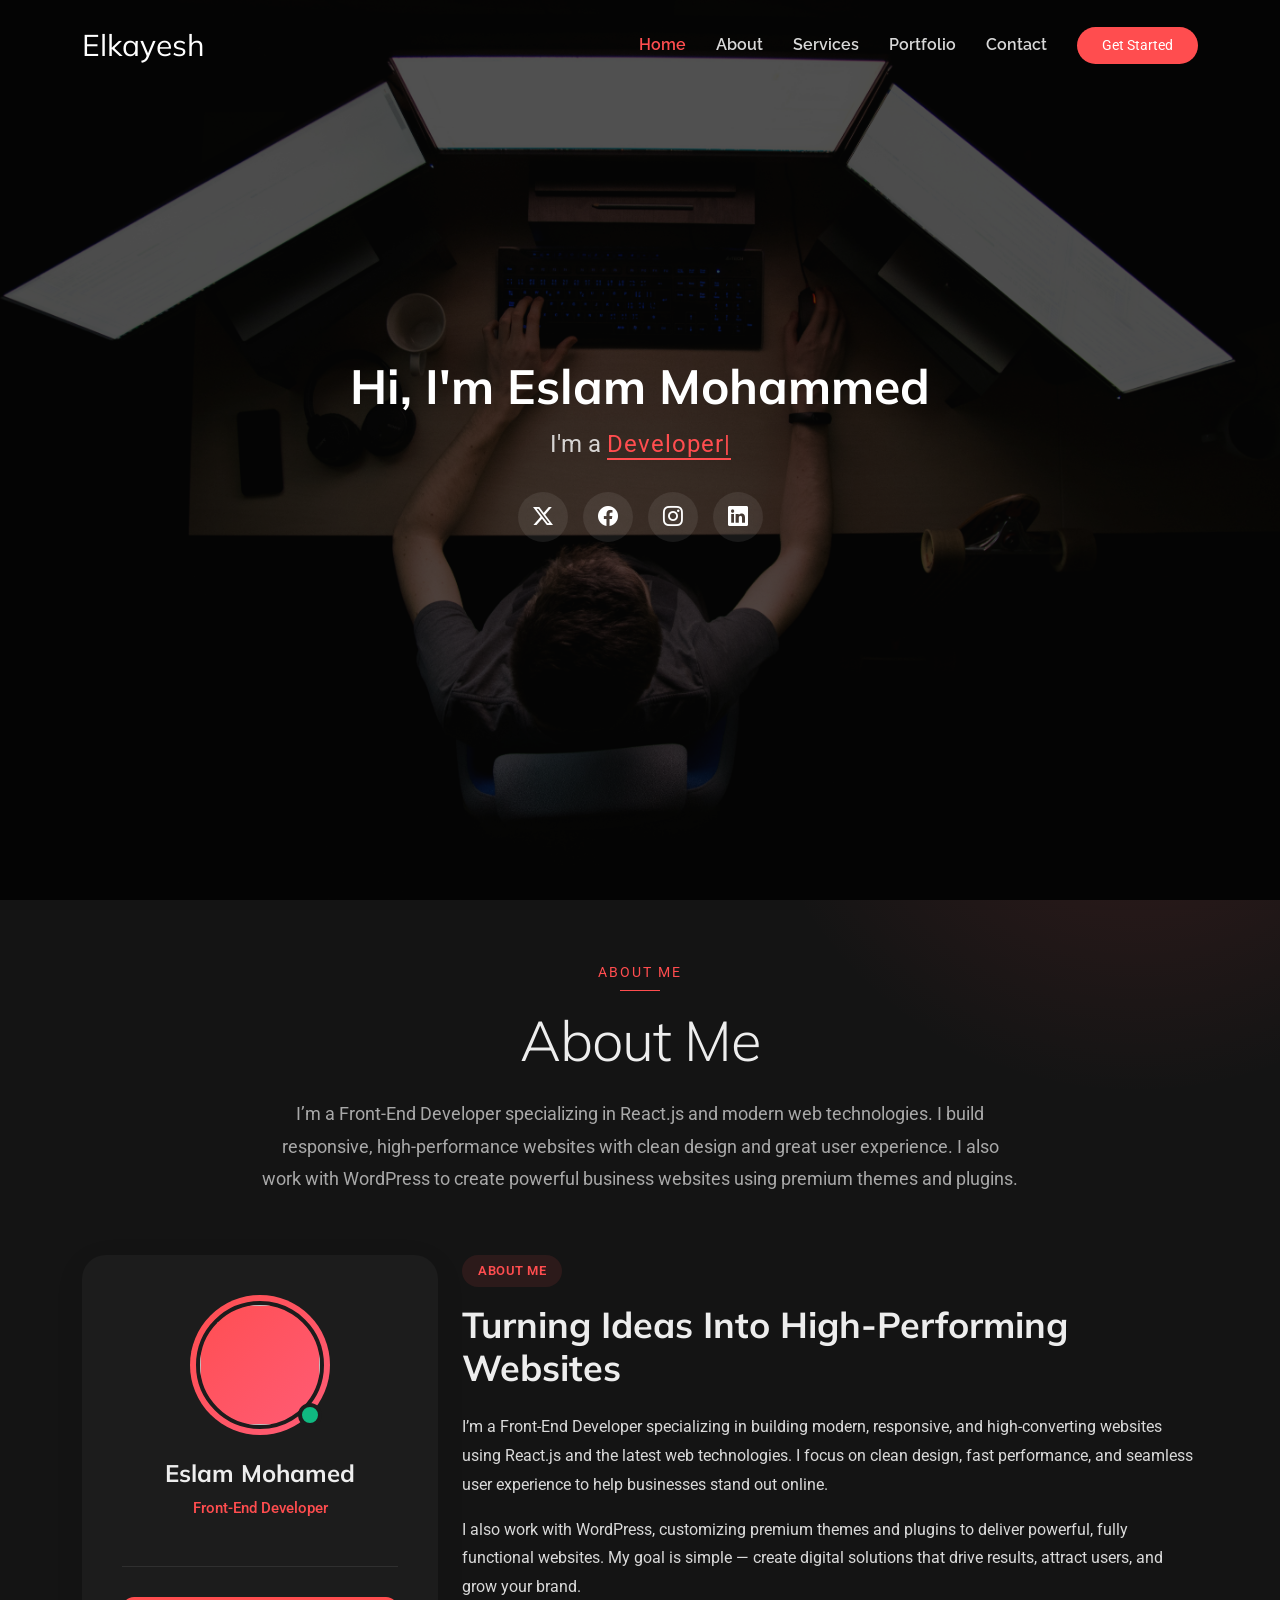
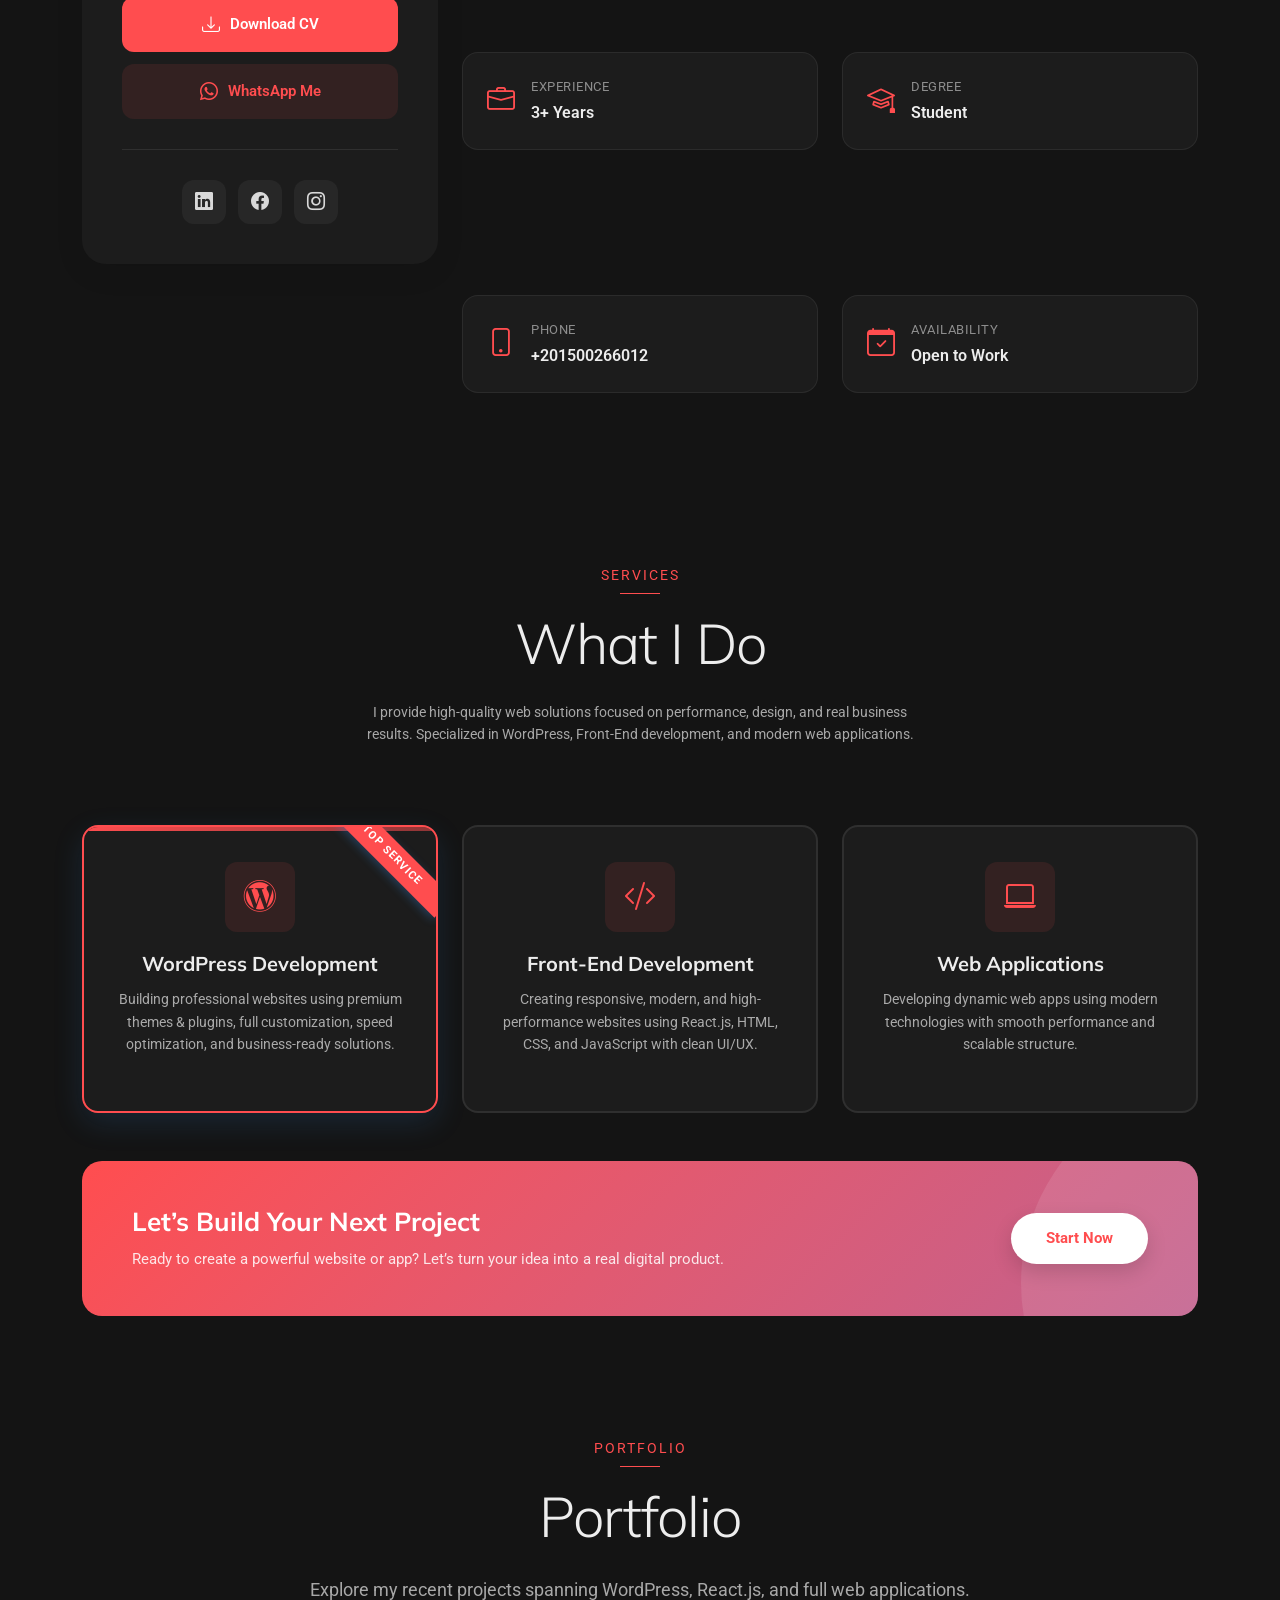
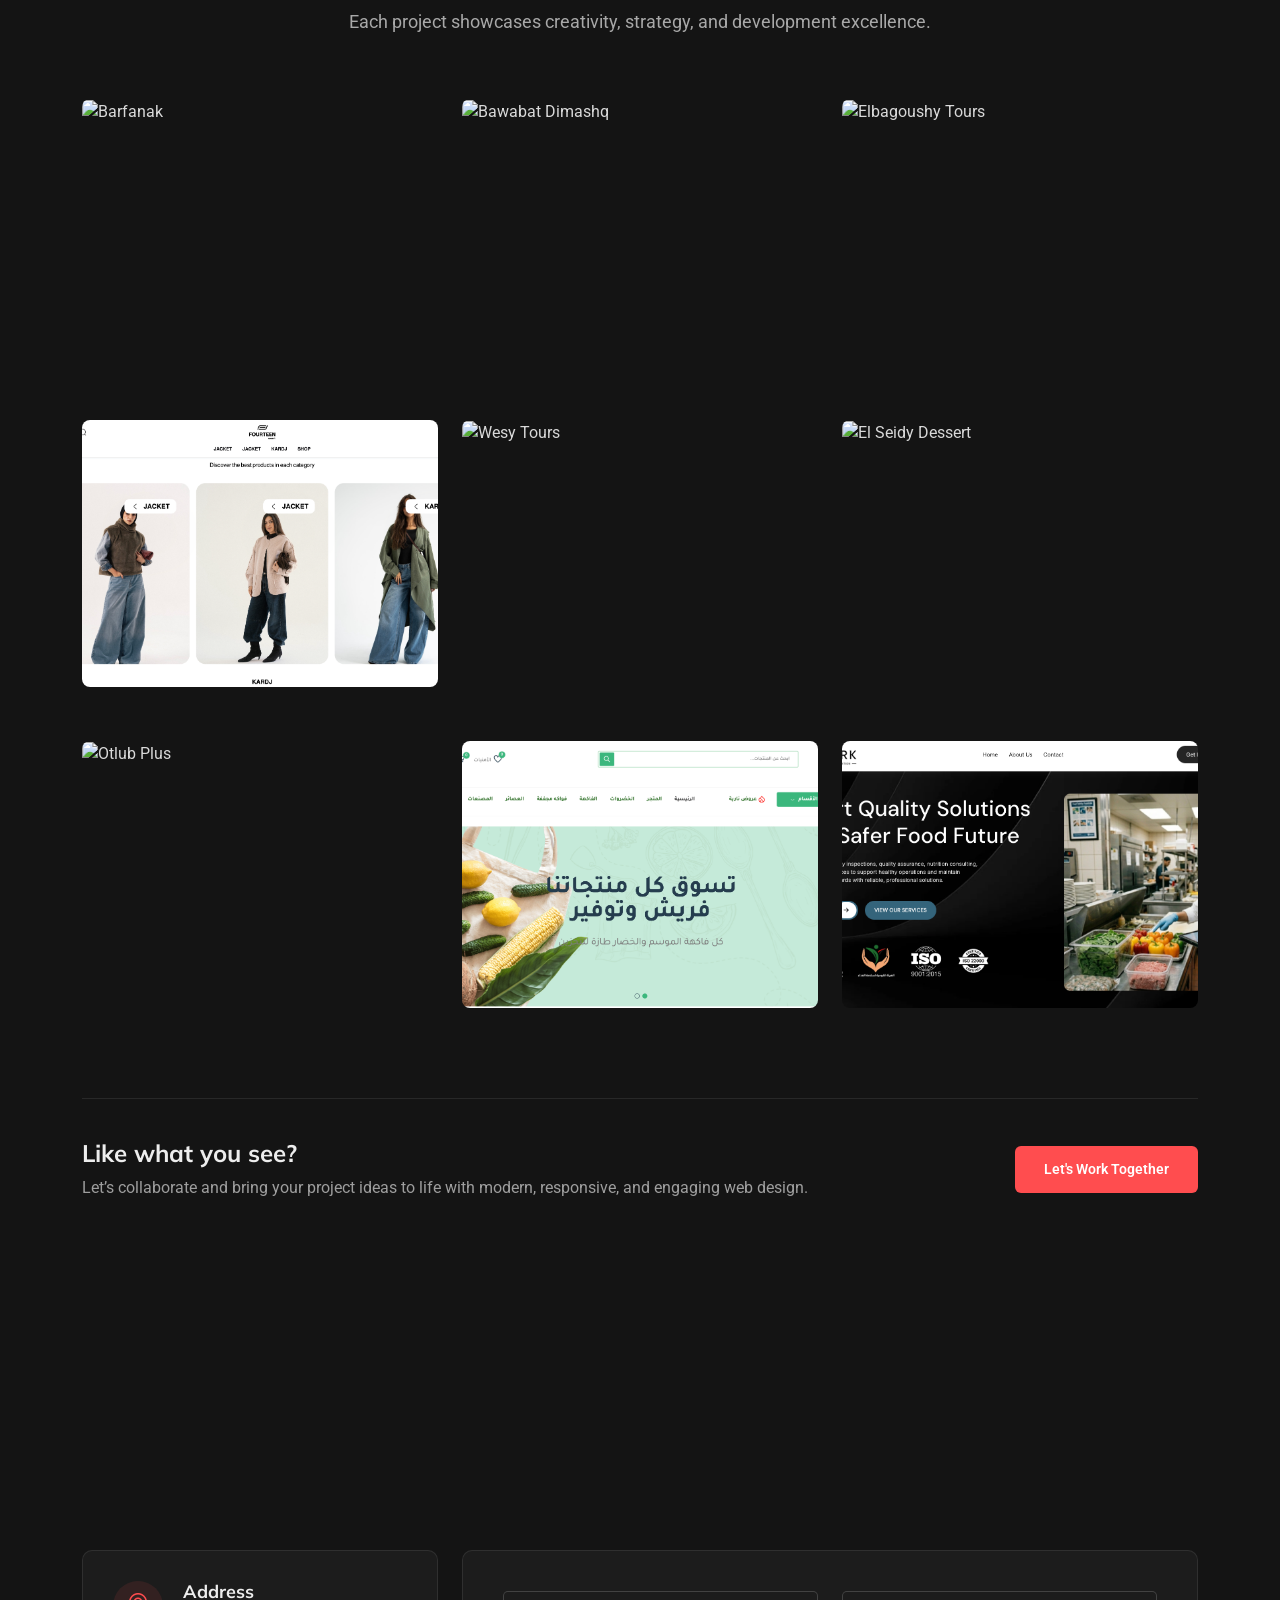
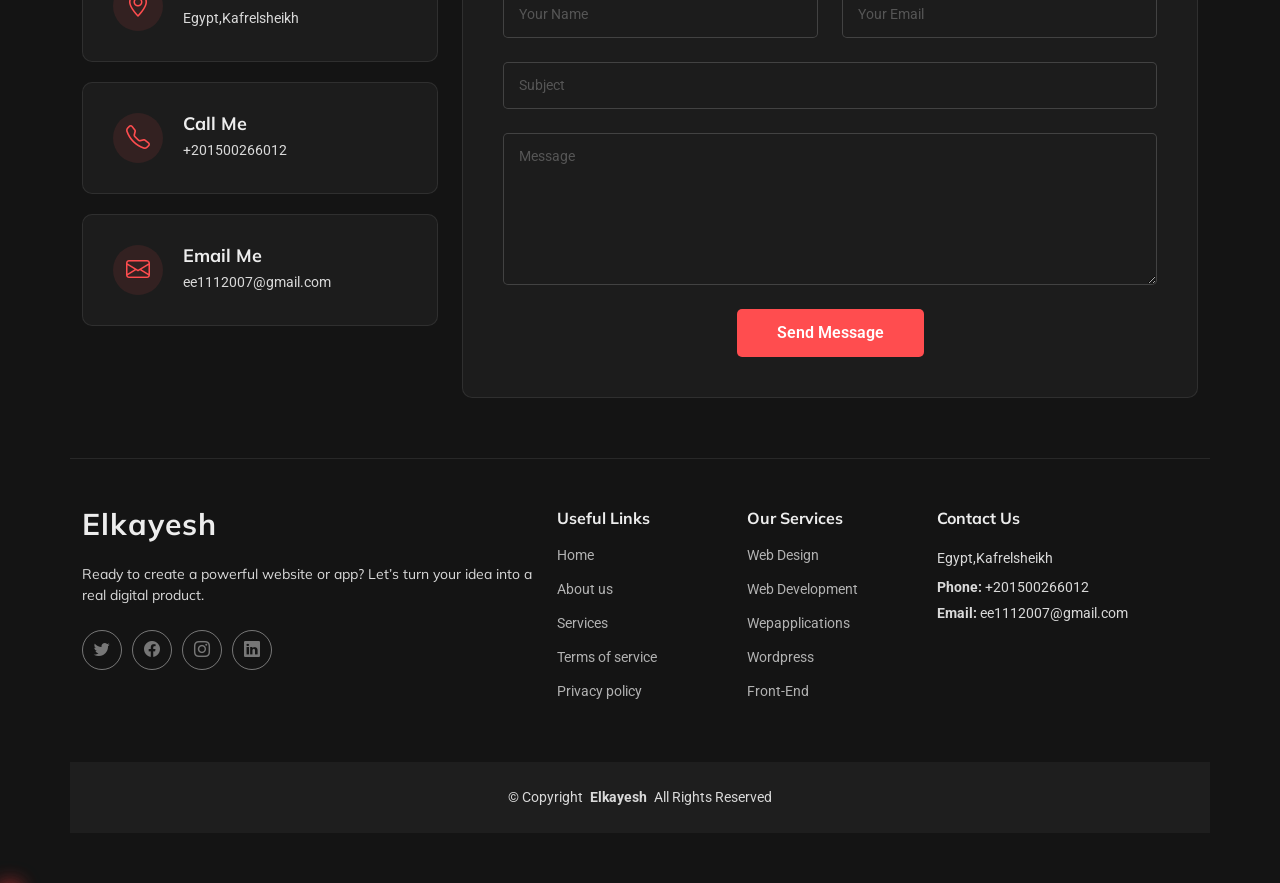
==== index.html @ e13c7cb5 "Initial commit" ====
<!DOCTYPE html>
<html lang="en">

<head>
  <meta charset="utf-8">
  <meta content="width=device-width, initial-scale=1.0" name="viewport">
  <title>Index - Craftivo Bootstrap Template</title>
  <meta name="description" content="">
  <meta name="keywords" content="">

  <!-- Favicons -->
  <link href="assets/img/favicon.png" rel="icon">
  <link href="assets/img/apple-touch-icon.png" rel="apple-touch-icon">

  <!-- Fonts -->
  <link href="https://fonts.googleapis.com" rel="preconnect">
  <link href="https://fonts.gstatic.com" rel="preconnect" crossorigin>
  <link href="https://fonts.googleapis.com/css2?family=Roboto:ital,wght@0,100;0,300;0,400;0,500;0,700;0,900;1,100;1,300;1,400;1,500;1,700;1,900&family=Raleway:ital,wght@0,100;0,200;0,300;0,400;0,500;0,600;0,700;0,800;0,900;1,100;1,200;1,300;1,400;1,500;1,600;1,700;1,800;1,900&family=Mulish:ital,wght@0,200;0,300;0,400;0,500;0,600;0,700;0,800;0,900;1,200;1,300;1,400;1,500;1,600;1,700;1,800;1,900&display=swap" rel="stylesheet">

  <!-- Vendor CSS Files -->
  <link href="assets/vendor/bootstrap/css/bootstrap.min.css" rel="stylesheet">
  <link href="assets/vendor/bootstrap-icons/bootstrap-icons.css" rel="stylesheet">
  <link href="assets/vendor/aos/aos.css" rel="stylesheet">
  <link href="assets/vendor/glightbox/css/glightbox.min.css" rel="stylesheet">
  <link href="assets/vendor/swiper/swiper-bundle.min.css" rel="stylesheet">

  <!-- Main CSS File -->
  <link href="assets/css/main.css" rel="stylesheet">

  <!-- =======================================================
  * Template Name: Craftivo
  * Template URL: https://bootstrapmade.com/craftivo-bootstrap-portfolio-template/
  * Updated: Oct 04 2025 with Bootstrap v5.3.8
  * Author: BootstrapMade.com
  * License: https://bootstrapmade.com/license/
  ======================================================== -->
</head>

<body class="index-page">

  <header id="header" class="header d-flex align-items-center fixed-top">
    <div class="container-fluid container-xl position-relative d-flex align-items-center">

      <a href="index.html" class="logo d-flex align-items-center me-auto">
        <!-- Uncomment the line below if you also wish to use an image logo -->
        <!-- <img src="assets/img/logo.webp" alt=""> -->
        <h1 class="sitename">Elkayesh</h1>
      </a>

      <nav id="navmenu" class="navmenu">
        <ul>
          <li><a href="#hero" class="active">Home</a></li>
          <li><a href="#about">About</a></li>
          <li><a href="#services">Services</a></li>
          <li><a href="#portfolio">Portfolio</a></li>

          <li><a href="#contact">Contact</a></li>
        </ul>
        <i class="mobile-nav-toggle d-xl-none bi bi-list"></i>
      </nav>

      <a class="btn-getstarted" href="#about">Get Started</a>

    </div>
  </header>

  <main class="main">

    <!-- Hero Section -->
<section id="hero" class="hero section dark-background parallax">

  <img src="assets/img/profile/max-duzij-qAjJk-un3BI-unsplash.jpg" alt="" class="parallax-bg" data-aos="fade-down" data-aos-delay="200">


      <div class="container" data-aos="fade-up" data-aos-delay="100">
        <div class="row justify-content-center">
          <div class="col-lg-8 text-center">
            <h2>Hi, I'm Eslam Mohammed</h2>
            <p>I'm a <span class="typed" data-typed-items="Developer, Freelancer,Wordpress,Front-end"></span><span class="typed-cursor" aria-hidden="true"></span></p>
            <div class="social-links">
              <a href="#"><i class="bi bi-twitter-x"></i></a>
              <a href="#"><i class="bi bi-facebook"></i></a>
              <a href="#"><i class="bi bi-instagram"></i></a>
              <a href="#"><i class="bi bi-linkedin"></i></a>
            </div>
          </div>
        </div>
      </div>

    </section><!-- /Hero Section -->

    <!-- About Section -->
    <section id="about" class="about section">

      <!-- Section Title -->
      <div class="container section-title" data-aos="fade-up">
        <span class="subtitle">About Me</span>
        <h2>About Me</h2>
        <p>I’m a Front-End Developer specializing in React.js and modern web technologies. 
          I build responsive, high-performance websites with clean design and great user experience. 
          I also work with WordPress to create powerful business websites using premium themes and plugins.</p>
      </div><!-- End Section Title -->

      <div class="container" data-aos="fade-up" data-aos-delay="100">

        <div class="row gy-5">
          <div class="col-lg-4" data-aos="zoom-in" data-aos-delay="150">
            <div class="profile-card">
              <div class="profile-header">
                <div class="profile-avatar">
                  <img src="assets/img/profile/IMG_5030.heic" class="img-fluid" alt="">
                  <div class="status-indicator"></div>
                </div>
                <h3>Eslam Mohamed</h3>
                <span class="role">Front-End Developer</span>

              </div>

   

              <div class="profile-actions">
                <a href="assets/CV Eslam Mohamed2026.pdf" class="btn-primary"><i class="bi bi-download"></i> Download CV</a>
<a href="https://wa.me/201500266012" target="_blank" class="btn-secondary">
  <i class="bi bi-whatsapp"></i> WhatsApp Me
</a>              </div>

              <div class="social-connect">
                <a href="www.linkedin.com/in/eslam-elkayesh-6a0564281"><i class="bi bi-linkedin"></i></a>
                <a href="#"><i class="bi bi-facebook"></i></a>
                <a href="#"><i class="bi bi-instagram"></i></a>
              </div>
            </div>
          </div>

          <div class="col-lg-8" data-aos="fade-left" data-aos-delay="200">
            <div class="content-wrapper">
            <div class="bio-section">
  <div class="section-tag">About Me</div>
  <h2>Turning Ideas Into High-Performing Websites</h2>
  
  <p>
    I’m a Front-End Developer specializing in building modern, responsive, and high-converting websites using React.js and the latest web technologies. I focus on clean design, fast performance, and seamless user experience to help businesses stand out online.
  </p>
  
  <p>
    I also work with WordPress, customizing premium themes and plugins to deliver powerful, fully functional websites. My goal is simple — create digital solutions that drive results, attract users, and grow your brand.
  </p>
</div>

              <div class="details-grid">
                <div class="detail-item" data-aos="fade-up" data-aos-delay="250">
                  <i class="bi bi-briefcase"></i>
                  <div class="detail-content">
                    <span>Experience</span>
                    <strong>3+ Years</strong>
                  </div>
                </div>

                <div class="detail-item" data-aos="fade-up" data-aos-delay="300">
                  <i class="bi bi-mortarboard"></i>
                  <div class="detail-content">
                    <span>Degree</span>
                    <strong>Student </strong>
                  </div>
                </div>

                <div class="detail-item" data-aos="fade-up" data-aos-delay="350">
                  <i class="bi bi-geo-alt"></i>
                  <div class="detail-content">
                    <span>Based In</span>
                    <strong>Egypt</strong>
                  </div>
                </div>

                <div class="detail-item" data-aos="fade-up" data-aos-delay="100">
                  <i class="bi bi-envelope"></i>
                  <div class="detail-content">
                    <span>Email</span>
                    <strong>ee1112007@gmail.com</strong>
                  </div>
                </div>

                <div class="detail-item" data-aos="fade-up" data-aos-delay="150">
                  <i class="bi bi-phone"></i>
                  <div class="detail-content">
                    <span>Phone</span>
                    <strong>+201500266012</strong>
                  </div>
                </div>

                <div class="detail-item" data-aos="fade-up" data-aos-delay="200">
                  <i class="bi bi-calendar-check"></i>
                  <div class="detail-content">
                    <span>Availability</span>
                    <strong>Open to Work</strong>
                  </div>
                </div>
              </div>

            </div>
          </div>
        </div>

      </div>

    </section><!-- /About Section -->


    <!-- Services Section -->
   <!-- Services Section -->
<section id="services" class="services section">

  <!-- Section Title -->
  <div class="container section-title" data-aos="fade-up">
    <span class="subtitle">Services</span>
    <h2>What I Do</h2>
    <p>
      I provide high-quality web solutions focused on performance, design, and real business results. Specialized in WordPress, Front-End development, and modern web applications.
    </p>
  </div>

  <div class="container" data-aos="fade-up" data-aos-delay="100">

    <div class="row gy-4">

      <!-- WordPress -->
      <div class="col-lg-4 col-md-6" data-aos="zoom-in">
        <div class="service-item featured">
          <div class="featured-tag">Top Service</div>
          <div class="icon-wrapper">
            <i class="bi bi-wordpress"></i>
          </div>
          <h4>WordPress Development</h4>
          <p>
            Building professional websites using premium themes & plugins, full customization, speed optimization, and business-ready solutions.
          </p>
        </div>
      </div>

      <!-- Frontend / React -->
      <div class="col-lg-4 col-md-6" data-aos="zoom-in">
        <div class="service-item">
          <div class="icon-wrapper">
            <i class="bi bi-code-slash"></i>
          </div>
          <h4>Front-End Development</h4>
          <p>
            Creating responsive, modern, and high-performance websites using React.js, HTML, CSS, and JavaScript with clean UI/UX.
          </p>
        </div>
      </div>

      <!-- Web Apps -->
      <div class="col-lg-4 col-md-6" data-aos="zoom-in">
        <div class="service-item">
          <div class="icon-wrapper">
            <i class="bi bi-laptop"></i>
          </div>
          <h4>Web Applications</h4>
          <p>
            Developing dynamic web apps using modern technologies with smooth performance and scalable structure.
          </p>
        </div>
      </div>

    </div>

    <!-- CTA -->
    <div class="row mt-5">
      <div class="col-12">
        <div class="cta-box">
          <div class="row align-items-center">
            <div class="col-lg-8">
              <h3>Let’s Build Your Next Project</h3>
              <p>
                Ready to create a powerful website or app? Let’s turn your idea into a real digital product.
              </p>
            </div>
            <div class="col-lg-4 text-lg-end text-center">
              <a href="https://wa.me/201500266012" target="_blank" class="cta-btn">
                Start Now
              </a>
            </div>
          </div>
        </div>
      </div>
    </div>

  </div>

</section><!-- /Services Section -->

<!-- Portfolio Section -->
<section id="portfolio" class="portfolio section">
  <!-- Section Title -->
  <div class="container section-title" data-aos="fade-up">
    <span class="subtitle">Portfolio</span>
    <h2>Portfolio</h2>
    <p>Explore my recent projects spanning WordPress, React.js, and full web applications. Each project showcases creativity, strategy, and development excellence.</p>
  </div>

  <div class="container" data-aos="fade-up" data-aos-delay="100">
    <!-- Portfolio Items -->
    <div class="row gy-4" data-aos="fade-up" data-aos-delay="300">
      
      <div class="col-lg-4 col-md-6 portfolio-item">
        <div class="portfolio-card">
          <div class="portfolio-image-container">
            <img src="assets/img/portfolio/barfanak.png" alt="Barfanak" class="img-fluid" loading="lazy">
            <div class="portfolio-overlay">
              <div class="portfolio-info">
                <h4>Barfanak</h4>
              </div>
              <div class="portfolio-actions">
                <a href="https://barfanak.net" target="_blank" title="View Website" style="width: auto; padding: 0 20px; border-radius: 20px;">
                  <span style="font-size: 14px; font-weight: 600; margin-right: 5px;">View</span>
                  <i class="bi bi-box-arrow-up-right"></i>
                </a>
              </div>
            </div>
          </div>
        </div>
      </div>

      <div class="col-lg-4 col-md-6 portfolio-item">
        <div class="portfolio-card">
          <div class="portfolio-image-container">
            <img src="assets/img/portfolio/bawabadimshq.png" alt="Bawabat Dimashq" class="img-fluid" loading="lazy">
            <div class="portfolio-overlay">
              <div class="portfolio-info">
                <h4>Bawabat Dimashq</h4>
              </div>
              <div class="portfolio-actions">
                <a href="https://bawabatdimashq.com" target="_blank" title="View Website" style="width: auto; padding: 0 20px; border-radius: 20px;">
                  <span style="font-size: 14px; font-weight: 600; margin-right: 5px;">View</span>
                  <i class="bi bi-box-arrow-up-right"></i>
                </a>
              </div>
            </div>
          </div>
        </div>
      </div>

      <div class="col-lg-4 col-md-6 portfolio-item">
        <div class="portfolio-card">
          <div class="portfolio-image-container">
            <img src="assets/img/portfolio/bagoushy.png" alt="Elbagoushy Tours" class="img-fluid" loading="lazy">
            <div class="portfolio-overlay">
              <div class="portfolio-info">
                <h4>Elbagoushy Tours</h4>
              </div>
              <div class="portfolio-actions">
                <a href="https://elbagoushytours.co" target="_blank" title="View Website" style="width: auto; padding: 0 20px; border-radius: 20px;">
                  <span style="font-size: 14px; font-weight: 600; margin-right: 5px;">View</span>
                  <i class="bi bi-box-arrow-up-right"></i>
                </a>
              </div>
            </div>
          </div>
        </div>
      </div>

      <div class="col-lg-4 col-md-6 portfolio-item">
        <div class="portfolio-card">
          <div class="portfolio-image-container">
            <img src="assets/img/portfolio/fourteen.png" alt="Fourteen EG" class="img-fluid" loading="lazy">
            <div class="portfolio-overlay">
              <div class="portfolio-info">
                <h4>Fourteen EG</h4>
              </div>
              <div class="portfolio-actions">
                <a href="https://fourteeneg.com" target="_blank" title="View Website" style="width: auto; padding: 0 20px; border-radius: 20px;">
                  <span style="font-size: 14px; font-weight: 600; margin-right: 5px;">View</span>
                  <i class="bi bi-box-arrow-up-right"></i>
                </a>
              </div>
            </div>
          </div>
        </div>
      </div>

      <div class="col-lg-4 col-md-6 portfolio-item">
        <div class="portfolio-card">
          <div class="portfolio-image-container">
            <img src="assets/img/portfolio/wesytours.png" alt="Wesy Tours" class="img-fluid" loading="lazy">
            <div class="portfolio-overlay">
              <div class="portfolio-info">
                <h4>Wesy Tours</h4>
              </div>
              <div class="portfolio-actions">
                <a href="https://wesytours.com" target="_blank" title="View Website" style="width: auto; padding: 0 20px; border-radius: 20px;">
                  <span style="font-size: 14px; font-weight: 600; margin-right: 5px;">View</span>
                  <i class="bi bi-box-arrow-up-right"></i>
                </a>
              </div>
            </div>
          </div>
        </div>
      </div>

      <div class="col-lg-4 col-md-6 portfolio-item">
        <div class="portfolio-card">
          <div class="portfolio-image-container">
            <img src="assets/img/portfolio/elsaidy.png" alt="El Seidy Dessert" class="img-fluid" loading="lazy">
            <div class="portfolio-overlay">
              <div class="portfolio-info">
                <h4>El Seidy Dessert</h4>
              </div>
              <div class="portfolio-actions">
                <a href="https://elseidydessert.com" target="_blank" title="View Website" style="width: auto; padding: 0 20px; border-radius: 20px;">
                  <span style="font-size: 14px; font-weight: 600; margin-right: 5px;">View</span>
                  <i class="bi bi-box-arrow-up-right"></i>
                </a>
              </div>
            </div>
          </div>
        </div>
      </div>

      <div class="col-lg-4 col-md-6 portfolio-item">
        <div class="portfolio-card">
          <div class="portfolio-image-container">
            <img src="assets/img/portfolio/otlubplus.png" alt="Otlub Plus" class="img-fluid" loading="lazy">
            <div class="portfolio-overlay">
              <div class="portfolio-info">
                <h4>Otlub Plus</h4>
              </div>
              <div class="portfolio-actions">
                <a href="https://www.otlubplus.com" target="_blank" title="View Website" style="width: auto; padding: 0 20px; border-radius: 20px;">
                  <span style="font-size: 14px; font-weight: 600; margin-right: 5px;">View</span>
                  <i class="bi bi-box-arrow-up-right"></i>
                </a>
              </div>
            </div>
          </div>
        </div>
      </div>
<!-- 
      <div class="col-lg-4 col-md-6 portfolio-item">
        <div class="portfolio-card">
          <div class="portfolio-image-container">
            <img src="assets/img/portfolio/custombike.png" alt="Custom Bikes" class="img-fluid" loading="lazy">
            <div class="portfolio-overlay">
              <div class="portfolio-info">
                <h4>Custom Bikes</h4>
              </div>
              <div class="portfolio-actions">
                <a href="https://custombikes1.com" target="_blank" title="View Website" style="width: auto; padding: 0 20px; border-radius: 20px;">
                  <span style="font-size: 14px; font-weight: 600; margin-right: 5px;">View</span>
                  <i class="bi bi-box-arrow-up-right"></i>
                </a>
              </div>
            </div>
          </div>
        </div>
      </div> -->

      <div class="col-lg-4 col-md-6 portfolio-item">
        <div class="portfolio-card">
          <div class="portfolio-image-container">
            <img src="assets/img/portfolio/greenbasket.png" alt="Green Basket Store" class="img-fluid" loading="lazy">
            <div class="portfolio-overlay">
              <div class="portfolio-info">
                <h4>Green Basket Store</h4>
              </div>
              <div class="portfolio-actions">
                <a href="https://greenbasketstore.com" target="_blank" title="View Website" style="width: auto; padding: 0 20px; border-radius: 20px;">
                  <span style="font-size: 14px; font-weight: 600; margin-right: 5px;">View</span>
                  <i class="bi bi-box-arrow-up-right"></i>
                </a>
              </div>
            </div>
          </div>
        </div>
      </div>

      <div class="col-lg-4 col-md-6 portfolio-item">
        <div class="portfolio-card">
          <div class="portfolio-image-container">
            <img src="assets/img/portfolio/qmark.png" alt="Q-Mark" class="img-fluid" loading="lazy">
            <div class="portfolio-overlay">
              <div class="portfolio-info">
                <h4>Q-Mark</h4>
              </div>
              <div class="portfolio-actions">
                <a href="https://qmark-eg.com" target="_blank" title="View Website" style="width: auto; padding: 0 20px; border-radius: 20px;">
                  <span style="font-size: 14px; font-weight: 600; margin-right: 5px;">View</span>
                  <i class="bi bi-box-arrow-up-right"></i>
                </a>
              </div>
            </div>
          </div>
        </div>
      </div>

    </div>

   <!-- Portfolio CTA -->
<div class="portfolio-bottom" data-aos="fade-up" data-aos-delay="400">
  <div class="row align-items-center">
    <div class="col-lg-8">
      <h3>Like what you see?</h3>
      <p>Let’s collaborate and bring your project ideas to life with modern, responsive, and engaging web design.</p>
    </div>
    <div class="col-lg-4 text-lg-end">
      <a href="#contact" class="btn btn-accent">Let's Work Together</a>
    </div>
  </div>
</div>
</div>
</section>

<!-- Contact Section -->
<section id="contact" class="contact section">
  <div class="container section-title" data-aos="fade-up">
    <span class="subtitle">Contact</span>
    <h2>Contact</h2>
    <p>Reach out to discuss your projects or collaborations. I’m here to help bring your ideas to reality.</p>
  </div>

  <div class="container">
    <div class="row gy-4">
      <!-- Contact Info -->
      <div class="col-lg-4">
        <div class="info-item">
          <div class="icon-wrapper"><i class="bi bi-geo-alt"></i></div>
          <div><h3>Address</h3><p>Egypt,Kafrelsheikh</p></div>
        </div>
        <div class="info-item">
          <div class="icon-wrapper"><i class="bi bi-telephone"></i></div>
          <div><h3>Call Me</h3><p>+201500266012</p></div>
        </div>
        <div class="info-item">
          <div class="icon-wrapper"><i class="bi bi-envelope"></i></div>
          <div><h3>Email Me</h3><p>ee1112007@gmail.com</p></div>
        </div>
      </div>

      <!-- Contact Form -->
      <div class="col-lg-8">
        <form action="forms/contact.php" method="post" class="php-email-form">
          <div class="row gy-4">
            <div class="col-md-6"><input type="text" name="name" class="form-control" placeholder="Your Name" required></div>
            <div class="col-md-6"><input type="email" name="email" class="form-control" placeholder="Your Email" required></div>
            <div class="col-md-12"><input type="text" name="subject" class="form-control" placeholder="Subject" required></div>
            <div class="col-md-12"><textarea name="message" class="form-control" rows="6" placeholder="Message" required></textarea></div>
            <div class="col-md-12 text-center">
              <div class="loading">Loading</div>
              <div class="error-message"></div>
              <div class="sent-message">Your message has been sent. Thank you!</div>
              <button type="submit" class="btn btn-accent">Send Message</button>
            </div>
          </div>
        </form>
      </div>
    </div>
  </div>
</section>

<!-- Footer Section -->
<footer id="footer" class="footer">
  <div class="container footer-top">
    <div class="row gy-4">
      <div class="col-lg-5 col-md-12 footer-about">
        <a href="index.html" class="logo d-flex align-items-center"><span class="sitename">Elkayesh</span></a>
        <p>                Ready to create a powerful website or app? Let’s
           turn your idea into a real digital product.</p>
        <div class="social-links d-flex mt-4">
          <a href="#"><i class="bi bi-twitter"></i></a>
          <a href="#"><i class="bi bi-facebook"></i></a>
          <a href="#"><i class="bi bi-instagram"></i></a>
          <a href="#"><i class="bi bi-linkedin"></i></a>
        </div>
      </div>

      <div class="col-lg-2 col-6 footer-links">
        <h4>Useful Links</h4>
        <ul>
          <li><a href="#">Home</a></li>
          <li><a href="#">About us</a></li>
          <li><a href="#">Services</a></li>
          <li><a href="#">Terms of service</a></li>
          <li><a href="#">Privacy policy</a></li>
        </ul>
      </div>

      <div class="col-lg-2 col-6 footer-links">
        <h4>Our Services</h4>
        <ul>
          <li><a href="#">Web Design</a></li>
          <li><a href="#">Web Development</a></li>
          <li><a href="#">Wepapplications</a></li>
          <li><a href="#">Wordpress</a></li>
          <li><a href="#">Front-End</a></li>
        </ul>
      </div>

      <div class="col-lg-3 col-md-12 footer-contact text-center text-md-start">
        <h4>Contact Us</h4>
        <p>Egypt,Kafrelsheikh</p>
        <p class="mt-2"><strong>Phone:</strong> +201500266012</p>
        <p><strong>Email:</strong> ee1112007@gmail.com</p>
      </div>
    </div>
  </div>

  <div class="container copyright text-center mt-4">
    <p>© <span>Copyright</span> <strong class="px-1 sitename">Elkayesh</strong> <span>All Rights Reserved</span></p>
  </div>
</footer>

<!-- Contact & Footer Styles -->


  <!-- Scroll Top -->
  <a href="#" id="scroll-top" class="scroll-top d-flex align-items-center justify-content-center"><i class="bi bi-arrow-up-short"></i></a>

  <!-- Preloader -->
  <div id="preloader"></div>

  <!-- Vendor JS Files -->
  <script src="assets/vendor/bootstrap/js/bootstrap.bundle.min.js"></script>
  <script src="assets/vendor/php-email-form/validate.js"></script>
  <script src="assets/vendor/aos/aos.js"></script>
  <script src="assets/vendor/typed.js/typed.umd.js"></script>
  <script src="assets/vendor/waypoints/noframework.waypoints.js"></script>
  <script src="assets/vendor/glightbox/js/glightbox.min.js"></script>
  <script src="assets/vendor/imagesloaded/imagesloaded.pkgd.min.js"></script>
  <script src="assets/vendor/isotope-layout/isotope.pkgd.min.js"></script>
  <script src="assets/vendor/swiper/swiper-bundle.min.js"></script>

  <!-- Main JS File -->
  <script src="assets/js/main.js"></script>

</body>

</html>
---- assets/css/main.css ----
/**
* Template Name: Craftivo
* Template URL: https://bootstrapmade.com/craftivo-bootstrap-portfolio-template/
* Updated: Oct 04 2025 with Bootstrap v5.3.8
* Author: BootstrapMade.com
* License: https://bootstrapmade.com/license/
*/

@charset "UTF-8";

/*--------------------------------------------------------------
# Font & Color Variables
# Help: https://bootstrapmade.com/color-system/
--------------------------------------------------------------*/
/* Fonts */
:root {
  --default-font: "Roboto",  system-ui, -apple-system, "Segoe UI", Roboto, "Helvetica Neue", Arial, "Noto Sans", "Liberation Sans", sans-serif, "Apple Color Emoji", "Segoe UI Emoji", "Segoe UI Symbol", "Noto Color Emoji";
  --heading-font: "Mulish",  sans-serif;
  --nav-font: "Raleway",  sans-serif;
}

/* Global Colors - The following color variables are used throughout the website. Updating them here will change the color scheme of the entire website */
:root { 
  --background-color: #141414; /* Background color for the entire website, including individual sections */
  --default-color: #d9d9d9; /* Default color used for the majority of the text content across the entire website */
  --heading-color: #ededed; /* Color for headings, subheadings and title throughout the website */
  --accent-color: #ff4d4f; /* Accent color that represents your brand on the website. It's used for buttons, links, and other elements that need to stand out */
  --surface-color: #1c1c1c; /* The surface color is used as a background of boxed elements within sections, such as cards, icon boxes, or other elements that require a visual separation from the global background. */
  --contrast-color: #ffffff; /* Contrast color for text, ensuring readability against backgrounds of accent, heading, or default colors. */
}

/* Nav Menu Colors - The following color variables are used specifically for the navigation menu. They are separate from the global colors to allow for more customization options */
:root {
  --nav-color: #d9d9d9;  /* The default color of the main navmenu links */
  --nav-hover-color: #ff4d4f; /* Applied to main navmenu links when they are hovered over or active */
  --nav-mobile-background-color: #2e2e2e; /* Used as the background color for mobile navigation menu */
  --nav-dropdown-background-color: #2e2e2e; /* Used as the background color for dropdown items that appear when hovering over primary navigation items */
  --nav-dropdown-color: #d9d9d9; /* Used for navigation links of the dropdown items in the navigation menu. */
  --nav-dropdown-hover-color: #ff4d4f; /* Similar to --nav-hover-color, this color is applied to dropdown navigation links when they are hovered over. */
}

/* Color Presets - These classes override global colors when applied to any section or element, providing reuse of the sam color scheme. */

.light-background {
  --background-color: rgba(41, 41, 41, 0.8);
  --surface-color: #484848;
}

.dark-background {
  --background-color: #060606;
  --default-color: #ffffff;
  --heading-color: #ffffff;
  --surface-color: #252525;
  --contrast-color: #ffffff;
}

/* Smooth scroll */
:root {
  scroll-behavior: smooth;
}

/*--------------------------------------------------------------
# General Styling & Shared Classes
--------------------------------------------------------------*/
body {
  color: var(--default-color);
  background-color: var(--background-color);
  font-family: var(--default-font);
}

a {
  color: var(--accent-color);
  text-decoration: none;
  transition: 0.3s;
}

a:hover {
  color: color-mix(in srgb, var(--accent-color), transparent 25%);
  text-decoration: none;
}

h1,
h2,
h3,
h4,
h5,
h6 {
  color: var(--heading-color);
  font-family: var(--heading-font);
}

/* PHP Email Form Messages
------------------------------*/
.php-email-form .error-message {
  display: none;
  background: #df1529;
  color: #ffffff;
  text-align: left;
  padding: 15px;
  margin-bottom: 24px;
  font-weight: 600;
}

.php-email-form .sent-message {
  display: none;
  color: #ffffff;
  background: #059652;
  text-align: center;
  padding: 15px;
  margin-bottom: 24px;
  font-weight: 600;
}

.php-email-form .loading {
  display: none;
  background: var(--surface-color);
  text-align: center;
  padding: 15px;
  margin-bottom: 24px;
}

.php-email-form .loading:before {
  content: "";
  display: inline-block;
  border-radius: 50%;
  width: 24px;
  height: 24px;
  margin: 0 10px -6px 0;
  border: 3px solid var(--accent-color);
  border-top-color: var(--surface-color);
  animation: php-email-form-loading 1s linear infinite;
}

@keyframes php-email-form-loading {
  0% {
    transform: rotate(0deg);
  }

  100% {
    transform: rotate(360deg);
  }
}

/*--------------------------------------------------------------
# Global Header
--------------------------------------------------------------*/
.header {
  --heading-color: #ffffff;
  color: var(--default-color);
  background-color: var(--background-color);
  padding: 15px 0;
  transition: all 0.5s;
  z-index: 997;
}

.header .logo {
  line-height: 1;
}

.header .logo img {
  max-height: 36px;
  margin-right: 8px;
}

.header .logo h1 {
  font-size: 30px;
  margin: 0;
  font-weight: 400;
  color: var(--heading-color);
}

.header .btn-getstarted,
.header .btn-getstarted:focus {
  color: var(--contrast-color);
  background: var(--accent-color);
  font-size: 14px;
  padding: 8px 25px;
  margin: 0 0 0 30px;
  border-radius: 50px;
  transition: 0.3s;
}

.header .btn-getstarted:hover,
.header .btn-getstarted:focus:hover {
  color: var(--contrast-color);
  background: color-mix(in srgb, var(--accent-color), transparent 15%);
}

@media (max-width: 1200px) {
  .header .logo {
    order: 1;
  }

  .header .btn-getstarted {
    order: 2;
    margin: 0 15px 0 0;
    padding: 6px 15px;
  }

  .header .navmenu {
    order: 3;
  }
}

.scrolled .header {
  box-shadow: 0px 0 18px rgba(0, 0, 0, 0.1);
}

/* Global Header on Scroll
------------------------------*/
.scrolled .header {
  --background-color: rgba(20, 20, 20, 0.8);
}

/* Index Page Header
------------------------------*/
.index-page .header {
  --background-color: rgba(255, 255, 255, 0);
}

/* Index Page Header on Scroll
------------------------------*/
.index-page.scrolled .header {
  --background-color: rgba(20, 20, 20, 0.8);
}

/*--------------------------------------------------------------
# Navigation Menu
--------------------------------------------------------------*/
/* Navmenu - Desktop */
@media (min-width: 1200px) {
  .navmenu {
    padding: 0;
  }

  .navmenu ul {
    margin: 0;
    padding: 0;
    display: flex;
    list-style: none;
    align-items: center;
  }

  .navmenu li {
    position: relative;
  }

.navmenu a,
  .navmenu a:focus {
    color: var(--nav-color);
    padding: 18px 15px;
    font-size: 16px;
    font-family: var(--nav-font);
    font-weight: 600;
    display: flex;
    align-items: center;
    justify-content: space-between;
    white-space: nowrap;
    transition: all 0.4s cubic-bezier(0.25, 0.46, 0.45, 0.94);
    position: relative;
    overflow: hidden;
  }



  .navmenu a i,
  .navmenu a:focus i {
    font-size: 12px;
    line-height: 0;
    margin-left: 5px;
    transition: 0.3s;
  }

  .navmenu li:last-child a {
    padding-right: 0;
  }

  .navmenu li:hover>a,
  .navmenu .active,
  .navmenu .active:focus {
    color: var(--nav-hover-color);
  }

  .navmenu .dropdown ul {
    margin: 0;
    padding: 10px 0;
    background: var(--nav-dropdown-background-color);
    display: block;
    position: absolute;
    visibility: hidden;
    left: 14px;
    top: 130%;
    opacity: 0;
    transition: 0.3s;
    border-radius: 4px;
    z-index: 99;
    box-shadow: 0px 0px 30px rgba(0, 0, 0, 0.1);
  }

  .navmenu .dropdown ul li {
    min-width: 200px;
  }

  .navmenu .dropdown ul a {
    padding: 10px 20px;
    font-size: 15px;
    text-transform: none;
    color: var(--nav-dropdown-color);
  }

  .navmenu .dropdown ul a i {
    font-size: 12px;
  }

  .navmenu .dropdown ul a:hover,
  .navmenu .dropdown ul .active:hover,
  .navmenu .dropdown ul li:hover>a {
    color: var(--nav-dropdown-hover-color);
  }

  .navmenu .dropdown:hover>ul {
    opacity: 1;
    top: 100%;
    visibility: visible;
  }

  .navmenu .dropdown .dropdown ul {
    top: 0;
    left: -90%;
    visibility: hidden;
  }

  .navmenu .dropdown .dropdown:hover>ul {
    opacity: 1;
    top: 0;
    left: -100%;
    visibility: visible;
  }
}

/* Navmenu - Mobile */
@media (max-width: 1199px) {
  .mobile-nav-toggle {
    color: var(--nav-color);
    font-size: 28px;
    line-height: 0;
    margin-right: 10px;
    cursor: pointer;
    transition: color 0.3s;
  }

  .navmenu {
    padding: 0;
    z-index: 9997;
  }

  .navmenu ul {
    display: none;
    list-style: none;
    position: absolute;
    inset: 60px 20px 20px 20px;
    padding: 10px 0;
    margin: 0;
    border-radius: 6px;
    background-color: var(--nav-mobile-background-color);
    overflow-y: auto;
    transition: 0.3s;
    z-index: 9998;
    box-shadow: 0px 0px 30px rgba(0, 0, 0, 0.1);
  }

  .navmenu a,
  .navmenu a:focus {
    color: var(--nav-dropdown-color);
    padding: 10px 20px;
    font-family: var(--nav-font);
    font-size: 17px;
    font-weight: 500;
    display: flex;
    align-items: center;
    justify-content: space-between;
    white-space: nowrap;
    transition: 0.3s;
  }

  .navmenu a i,
  .navmenu a:focus i {
    font-size: 12px;
    line-height: 0;
    margin-left: 5px;
    width: 30px;
    height: 30px;
    display: flex;
    align-items: center;
    justify-content: center;
    border-radius: 50%;
    transition: 0.3s;
    background-color: color-mix(in srgb, var(--accent-color), transparent 90%);
  }

  .navmenu a i:hover,
  .navmenu a:focus i:hover {
    background-color: var(--accent-color);
    color: var(--contrast-color);
  }

  .navmenu a:hover,
  .navmenu .active,
  .navmenu .active:focus {
    color: var(--nav-dropdown-hover-color);
  }

  .navmenu .active i,
  .navmenu .active:focus i {
    background-color: var(--accent-color);
    color: var(--contrast-color);
    transform: rotate(180deg);
  }

  .navmenu .dropdown ul {
    position: static;
    display: none;
    z-index: 99;
    padding: 10px 0;
    margin: 10px 20px;
    background-color: var(--nav-dropdown-background-color);
    border: 1px solid color-mix(in srgb, var(--default-color), transparent 90%);
    box-shadow: none;
    transition: all 0.5s ease-in-out;
  }

  .navmenu .dropdown ul ul {
    background-color: rgba(33, 37, 41, 0.1);
  }

  .navmenu .dropdown>.dropdown-active {
    display: block;
    background-color: rgba(33, 37, 41, 0.03);
  }

  .mobile-nav-active {
    overflow: hidden;
  }

  .mobile-nav-active .mobile-nav-toggle {
    color: #fff;
    position: absolute;
    font-size: 32px;
    top: 15px;
    right: 15px;
    margin-right: 0;
    z-index: 9999;
  }

  .mobile-nav-active .navmenu {
    position: fixed;
    overflow: hidden;
    inset: 0;
    background: rgba(33, 37, 41, 0.8);
    transition: 0.3s;
  }

  .mobile-nav-active .navmenu>ul {
    display: block;
  }
}

/*--------------------------------------------------------------
# Global Footer
--------------------------------------------------------------*/
.footer {
  color: var(--default-color);
  background-color: var(--background-color);
  font-size: 14px;
  padding-bottom: 50px;
  position: relative;
}

.footer .footer-top {
  padding-top: 50px;
  border-top: 1px solid color-mix(in srgb, var(--default-color), transparent 90%);
}

.footer .footer-about .logo {
  line-height: 1;
  margin-bottom: 25px;
}

.footer .footer-about .logo img {
  max-height: 40px;
  margin-right: 6px;
}

.footer .footer-about .logo span {
  color: var(--heading-color);
  font-size: 30px;
  font-weight: 700;
  letter-spacing: 1px;
  font-family: var(--heading-font);
}

.footer .footer-about p {
  font-size: 14px;
  font-family: var(--heading-font);
}

.footer .social-links a {
  display: flex;
  align-items: center;
  justify-content: center;
  width: 40px;
  height: 40px;
  border-radius: 50%;
  border: 1px solid color-mix(in srgb, var(--default-color), transparent 50%);
  font-size: 16px;
  color: color-mix(in srgb, var(--default-color), transparent 50%);
  margin-right: 10px;
  transition: 0.3s;
}

.footer .social-links a:hover {
  color: var(--accent-color);
  border-color: var(--accent-color);
}

.footer h4 {
  font-size: 16px;
  font-weight: bold;
  position: relative;
  padding-bottom: 12px;
}

.footer .footer-links {
  margin-bottom: 30px;
}

.footer .footer-links ul {
  list-style: none;
  padding: 0;
  margin: 0;
}

.footer .footer-links ul i {
  padding-right: 2px;
  font-size: 12px;
  line-height: 0;
}

.footer .footer-links ul li {
  padding: 10px 0;
  display: flex;
  align-items: center;
}

.footer .footer-links ul li:first-child {
  padding-top: 0;
}

.footer .footer-links ul a {
  color: color-mix(in srgb, var(--default-color), transparent 20%);
  display: inline-block;
  line-height: 1;
}

.footer .footer-links ul a:hover {
  color: var(--accent-color);
}

.footer .footer-contact p {
  margin-bottom: 5px;
}

.footer .copyright {
  padding-top: 25px;
  padding-bottom: 25px;
  background-color: color-mix(in srgb, var(--default-color), transparent 95%);
}

.footer .copyright p {
  margin-bottom: 0;
}

.footer .credits {
  margin-top: 6px;
  font-size: 13px;
}

/*--------------------------------------------------------------
# Preloader
--------------------------------------------------------------*/
#preloader {
  position: fixed;
  inset: 0;
  z-index: 999999;
  overflow: hidden;
  background: var(--background-color);
  transition: all 0.6s ease-out;
}

#preloader:before {
  content: "";
  position: fixed;
  top: calc(50% - 30px);
  left: calc(50% - 30px);
  border: 6px solid #ffffff;
  border-color: var(--accent-color) transparent var(--accent-color) transparent;
  border-radius: 50%;
  width: 60px;
  height: 60px;
  animation: animate-preloader 1.5s linear infinite;
}

@keyframes animate-preloader {
  0% {
    transform: rotate(0deg);
  }

  100% {
    transform: rotate(360deg);
  }
}

/*--------------------------------------------------------------
# Scroll Top Button
--------------------------------------------------------------*/
.scroll-top {
  position: fixed;
  visibility: hidden;
  opacity: 0;
  right: 15px;
  bottom: 15px;
  z-index: 99999;
  background-color: var(--accent-color);
  width: 40px;
  height: 40px;
  border-radius: 4px;
  transition: all 0.4s;
}

.scroll-top i {
  font-size: 24px;
  color: var(--contrast-color);
  line-height: 0;
}

.scroll-top:hover {
  background-color: color-mix(in srgb, var(--accent-color), transparent 20%);
  color: var(--contrast-color);
}

.scroll-top.active {
  visibility: visible;
  opacity: 1;
}

/*--------------------------------------------------------------
# Disable aos animation delay on mobile devices
--------------------------------------------------------------*/
@media screen and (max-width: 768px) {
  [data-aos-delay] {
    transition-delay: 0 !important;
  }
}

/*--------------------------------------------------------------
# Global Page Titles & Breadcrumbs
--------------------------------------------------------------*/
.page-title {
  color: var(--default-color);
  background-color: var(--background-color);
  padding: 20px 0;
  position: relative;
}

.page-title h1 {
  font-size: 28px;
  font-weight: 700;
  margin: 0;
}

.page-title .breadcrumbs ol {
  display: flex;
  flex-wrap: wrap;
  list-style: none;
  padding: 0 0 10px 0;
  margin: 0;
  font-size: 14px;
  font-weight: 400;
}

.page-title .breadcrumbs ol li+li {
  padding-left: 10px;
}

.page-title .breadcrumbs ol li+li::before {
  content: "/";
  display: inline-block;
  padding-right: 10px;
  color: color-mix(in srgb, var(--default-color), transparent 70%);
}

/*--------------------------------------------------------------
# Global Sections
--------------------------------------------------------------*/
section,
.section {
  color: var(--default-color);
  background-color: var(--background-color);
  padding: 60px 0;
  scroll-margin-top: 90px;
  overflow: clip;
}

@media (max-width: 1199px) {

  section,
  .section {
    scroll-margin-top: 66px;
  }
}

/*--------------------------------------------------------------
# Global Section Titles
--------------------------------------------------------------*/
.section-title {
  text-align: center;
  padding-bottom: 60px;
  position: relative;
}

.section-title h2 {
  font-size: 3.5rem;
  font-weight: 300;
  line-height: 1.2;
  color: var(--heading-color);
  margin-bottom: 1.5rem;
  letter-spacing: -1px;
}

@media (max-width: 768px) {
  .section-title h2 {
    font-size: 2.5rem;
  }
}

.section-title .subtitle {
  display: inline-block;
  font-size: 0.875rem;
  font-weight: 400;
  color: var(--accent-color);
  text-transform: uppercase;
  letter-spacing: 2px;
  margin-bottom: 1.5rem;
  position: relative;
}

.section-title .subtitle::after {
  content: "";
  position: absolute;
  bottom: -8px;
  left: 50%;
  transform: translateX(-50%);
  width: 40px;
  height: 1px;
  background: var(--accent-color);
}

.section-title p {
  font-size: 1.125rem;
  line-height: 1.8;
  color: color-mix(in srgb, var(--default-color), transparent 25%);
  max-width: 900px;
  margin: 0 auto;
  text-wrap: balance;
}

/*--------------------------------------------------------------
# Hero Section
--------------------------------------------------------------*/
.hero {
  padding-top: 80px;
  min-height: 100vh;
  position: relative;
  display: flex;
  align-items: center;
  justify-content: center;
  overflow: hidden;
  padding-bottom: 80px;
}

.hero img {
  position: absolute;
  inset: 0;
  display: block;
  width: 100%;
  height: 100%;
  object-fit: cover;
  z-index: 1;
  transition: transform 0.1s ease-out;
}

.hero.parallax::before {
  transition: transform 0.1s ease-out;
}

.hero:before {
  content: "";
  background: color-mix(in srgb, var(--background-color), transparent 30%);
  position: absolute;
  inset: 0;
  z-index: 2;
  border-radius: 0;
}

.hero .container {
  position: relative;
  z-index: 3;
}

.hero h2 {
  margin: 0;
  font-size: 48px;
  font-weight: 700;
}

.hero p {
  margin: 10px 0 0 0;
  font-size: 24px;
  color: color-mix(in srgb, var(--default-color), transparent 20%);
}

.hero p span {
  color: var(--accent-color);
  letter-spacing: 1px;
  border-bottom: 2px solid var(--accent-color);
}

.hero .social-links {
  margin-top: 30px;
  display: flex;
  justify-content: center;
  gap: 15px;
}

.hero .social-links a {
  display: flex;
  align-items: center;
  justify-content: center;
  width: 50px;
  height: 50px;
  border-radius: 50%;
  background: color-mix(in srgb, var(--default-color), transparent 92%);
  color: var(--default-color);
  font-size: 20px;
  transition: 0.3s;
}

.hero .social-links a:hover {
  background: var(--accent-color);
  color: var(--contrast-color);
  transform: translateY(-3px);
}

@media (max-width: 768px) {
  .hero h2 {
    font-size: 32px;
  }

  .hero p {
    font-size: 20px;
  }
}

/*--------------------------------------------------------------
# About Section
--------------------------------------------------------------*/
.about {
  overflow: hidden;
  position: relative;
}

.about::before {
  content: "";
  position: absolute;
  top: -50%;
  right: -20%;
  width: 800px;
  height: 800px;
  background: radial-gradient(circle, color-mix(in srgb, var(--accent-color), transparent 85%) 0%, transparent 70%);
  border-radius: 50%;
  z-index: 0;
  pointer-events: none;
}

.about .container {
  position: relative;
  z-index: 1;
}

.about .profile-card {
  background: var(--surface-color);
  border-radius: 24px;
  padding: 40px;
  box-shadow: 0 8px 30px rgba(0, 0, 0, 0.08);
  position: sticky;
  top: 100px;
}

.about .profile-card .profile-header {
  text-align: center;
  padding-bottom: 30px;
  border-bottom: 1px solid color-mix(in srgb, var(--default-color), transparent 90%);
}

.about .profile-card .profile-header .profile-avatar {
  width: 140px;
  height: 140px;
  margin: 0 auto 24px;
  position: relative;
  border-radius: 50%;
  padding: 6px;
  background: linear-gradient(135deg, var(--accent-color), color-mix(in srgb, var(--accent-color), #ff6b9d 50%));
}

.about .profile-card .profile-header .profile-avatar img {
  width: 100%;
  height: 100%;
  object-fit: cover;
  border-radius: 50%;
  border: 4px solid var(--surface-color);
}

.about .profile-card .profile-header .profile-avatar .status-indicator {
  position: absolute;
  bottom: 8px;
  right: 8px;
  width: 24px;
  height: 24px;
  background: #10b981;
  border: 4px solid var(--surface-color);
  border-radius: 50%;
  animation: pulse 2s infinite;
}

.about .profile-card .profile-header h3 {
  font-size: 24px;
  font-weight: 700;
  margin-bottom: 8px;
  color: var(--heading-color);
}

.about .profile-card .profile-header .role {
  display: inline-block;
  font-size: 15px;
  color: var(--accent-color);
  font-weight: 500;
  margin-bottom: 16px;
}

.about .profile-card .profile-header .rating {
  display: flex;
  align-items: center;
  justify-content: center;
  gap: 4px;
  margin-top: 12px;
}

.about .profile-card .profile-header .rating i {
  color: #fbbf24;
  font-size: 16px;
}

.about .profile-card .profile-header .rating span {
  margin-left: 8px;
  font-weight: 600;
  color: var(--default-color);
  font-size: 15px;
}

.about .profile-card .profile-stats {
  display: grid;
  grid-template-columns: repeat(3, 1fr);
  gap: 20px;
  padding: 30px 0;
  border-bottom: 1px solid color-mix(in srgb, var(--default-color), transparent 90%);
}

.about .profile-card .profile-stats .stat-item {
  text-align: center;
}

.about .profile-card .profile-stats .stat-item h4 {
  font-size: 28px;
  font-weight: 700;
  color: var(--accent-color);
  margin-bottom: 6px;
}

.about .profile-card .profile-stats .stat-item p {
  font-size: 13px;
  color: color-mix(in srgb, var(--default-color), transparent 30%);
  text-transform: uppercase;
  letter-spacing: 0.5px;
  margin: 0;
}

.about .profile-card .profile-actions {
  display: flex;
  flex-direction: column;
  gap: 12px;
  padding: 30px 0;
  border-bottom: 1px solid color-mix(in srgb, var(--default-color), transparent 90%);
}

.about .profile-card .profile-actions a {
  display: flex;
  align-items: center;
  justify-content: center;
  gap: 10px;
  padding: 14px 24px;
  border-radius: 12px;
  font-weight: 600;
  font-size: 15px;
  text-decoration: none;
  transition: all 0.3s ease;
}

.about .profile-card .profile-actions a.btn-primary {
  background: var(--accent-color);
  color: var(--contrast-color);
}

.about .profile-card .profile-actions a.btn-primary:hover {
  background: color-mix(in srgb, var(--accent-color), #000 15%);
  transform: translateY(-2px);
  box-shadow: 0 6px 20px rgba(0, 0, 0, 0.15);
}

.about .profile-card .profile-actions a.btn-secondary {
  background: color-mix(in srgb, var(--accent-color), transparent 90%);
  color: var(--accent-color);
}

.about .profile-card .profile-actions a.btn-secondary:hover {
  background: color-mix(in srgb, var(--accent-color), transparent 85%);
}

.about .profile-card .profile-actions a i {
  font-size: 18px;
}

.about .profile-card .social-connect {
  display: flex;
  justify-content: center;
  gap: 12px;
  padding-top: 30px;
}

.about .profile-card .social-connect a {
  width: 44px;
  height: 44px;
  display: flex;
  align-items: center;
  justify-content: center;
  background: color-mix(in srgb, var(--default-color), transparent 94%);
  border-radius: 12px;
  color: var(--default-color);
  font-size: 18px;
  transition: all 0.3s ease;
}

.about .profile-card .social-connect a:hover {
  background: var(--accent-color);
  color: var(--contrast-color);
  transform: translateY(-3px);
}

.about .content-wrapper .bio-section {
  margin-bottom: 50px;
}

.about .content-wrapper .bio-section .section-tag {
  display: inline-block;
  padding: 6px 16px;
  background: color-mix(in srgb, var(--accent-color), transparent 90%);
  color: var(--accent-color);
  border-radius: 20px;
  font-size: 13px;
  font-weight: 600;
  text-transform: uppercase;
  letter-spacing: 0.5px;
  margin-bottom: 16px;
}

.about .content-wrapper .bio-section h2 {
  font-size: 36px;
  font-weight: 700;
  color: var(--heading-color);
  margin-bottom: 24px;
  line-height: 1.2;
}

.about .content-wrapper .bio-section p {
  font-size: 16px;
  line-height: 1.8;
  color: var(--default-color);
  margin-bottom: 16px;
}

.about .content-wrapper .bio-section p:last-child {
  margin-bottom: 0;
}

.about .content-wrapper .details-grid {
  display: grid;
  grid-template-columns: repeat(2, 1fr);
  gap: 24px;
  margin-bottom: 50px;
}

.about .content-wrapper .details-grid .detail-item {
  display: flex;
  align-items: center;
  gap: 16px;
  padding: 24px;
  background: var(--surface-color);
  border-radius: 16px;
  border: 1px solid color-mix(in srgb, var(--default-color), transparent 92%);
  transition: all 0.3s ease;
}

.about .content-wrapper .details-grid .detail-item:hover {
  border-color: var(--accent-color);
  transform: translateY(-3px);
  box-shadow: 0 8px 24px rgba(0, 0, 0, 0.08);
}

.about .content-wrapper .details-grid .detail-item i {
  font-size: 28px;
  color: var(--accent-color);
  flex-shrink: 0;
}

.about .content-wrapper .details-grid .detail-item .detail-content span {
  display: block;
  font-size: 13px;
  color: color-mix(in srgb, var(--default-color), transparent 40%);
  text-transform: uppercase;
  letter-spacing: 0.5px;
  margin-bottom: 4px;
}

.about .content-wrapper .details-grid .detail-item .detail-content strong {
  display: block;
  font-size: 16px;
  color: var(--heading-color);
  font-weight: 600;
}

.about .content-wrapper .skills-showcase .section-tag {
  display: inline-block;
  padding: 6px 16px;
  background: color-mix(in srgb, var(--accent-color), transparent 90%);
  color: var(--accent-color);
  border-radius: 20px;
  font-size: 13px;
  font-weight: 600;
  text-transform: uppercase;
  letter-spacing: 0.5px;
  margin-bottom: 16px;
}

.about .content-wrapper .skills-showcase h3 {
  font-size: 28px;
  font-weight: 700;
  color: var(--heading-color);
  margin-bottom: 32px;
}

.about .content-wrapper .skills-showcase .skills-list .skill-item {
  margin-bottom: 28px;
}

.about .content-wrapper .skills-showcase .skills-list .skill-item .skill-info {
  display: flex;
  justify-content: space-between;
  align-items: center;
  margin-bottom: 10px;
}

.about .content-wrapper .skills-showcase .skills-list .skill-item .skill-info .skill-name {
  font-size: 15px;
  font-weight: 600;
  color: var(--heading-color);
}

.about .content-wrapper .skills-showcase .skills-list .skill-item .skill-info .skill-percent {
  font-size: 15px;
  font-weight: 700;
  color: var(--accent-color);
}

.about .content-wrapper .skills-showcase .skills-list .skill-item .progress {
  height: 10px;
  border-radius: 10px;
  background: color-mix(in srgb, var(--default-color), transparent 94%);
  overflow: hidden;
}

.about .content-wrapper .skills-showcase .skills-list .skill-item .progress .progress-bar {
  width: 0;
  height: 100%;
  background: linear-gradient(90deg, var(--accent-color), color-mix(in srgb, var(--accent-color), #ff6b9d 50%));
  border-radius: 10px;
  transition: width 1.5s cubic-bezier(0.65, 0, 0.35, 1);
  position: relative;
}

.about .content-wrapper .skills-showcase .skills-list .skill-item .progress .progress-bar::after {
  content: "";
  position: absolute;
  top: 0;
  left: 0;
  right: 0;
  bottom: 0;
  background: linear-gradient(90deg, transparent, rgba(255, 255, 255, 0.4), transparent);
  animation: shimmer 2s infinite;
}

@keyframes pulse {

  0%,
  100% {
    opacity: 1;
  }

  50% {
    opacity: 0.6;
  }
}

@keyframes shimmer {
  0% {
    transform: translateX(-100%);
  }

  100% {
    transform: translateX(100%);
  }
}

@keyframes float {
  0%, 100% {
    transform: translateY(0px);
  }
  50% {
    transform: translateY(-20px);
  }
}

@keyframes glow {
  0%, 100% {
    text-shadow: 0 0 5px currentColor;
  }
  50% {
    text-shadow: 0 0 20px currentColor, 0 0 30px currentColor;
  }
}

@keyframes orbit {
  0% {
    transform: rotate(0deg) translateX(30px) rotate(0deg);
  }
  100% {
    transform: rotate(360deg) translateX(30px) rotate(-360deg);
  }
}

.parallax-bg {
  transition: transform 0.1s ease-out;
}

@media (max-width: 992px) {
  .about .profile-card {
    position: static;
    margin-bottom: 40px;
  }

  .about .content-wrapper .bio-section h2 {
    font-size: 30px;
  }

  .about .content-wrapper .details-grid {
    grid-template-columns: 1fr;
  }

  .about .content-wrapper .skills-showcase h3 {
    font-size: 24px;
  }
}

@media (max-width: 576px) {
  .about .profile-card {
    padding: 30px 20px;
  }

  .about .profile-card .profile-header .profile-avatar {
    width: 120px;
    height: 120px;
  }

  .about .profile-card .profile-stats {
    grid-template-columns: repeat(3, 1fr);
    gap: 16px;
  }

  .about .profile-card .profile-stats .stat-item h4 {
    font-size: 24px;
  }

  .about .content-wrapper .bio-section h2 {
    font-size: 26px;
  }

  .about .content-wrapper .details-grid .detail-item {
    padding: 18px;
  }

  .about .content-wrapper .details-grid .detail-item i {
    font-size: 24px;
  }
}

/*--------------------------------------------------------------
# Resume Section
--------------------------------------------------------------*/
.resume .section-header {
  margin-bottom: 2.5rem;
}

.resume .section-header .header-content .section-badge {
  display: inline-block;
  background: linear-gradient(135deg, var(--accent-color), color-mix(in srgb, var(--accent-color), #6c5ce7 20%));
  color: var(--contrast-color);
  padding: 0.5rem 1.2rem;
  border-radius: 25px;
  font-size: 0.85rem;
  font-weight: 600;
  text-transform: uppercase;
  letter-spacing: 0.1em;
  margin-bottom: 1rem;
}

.resume .section-header .header-content h2 {
  font-size: 2.2rem;
  font-weight: 700;
  color: var(--heading-color);
  margin-bottom: 1rem;
  line-height: 1.2;
  letter-spacing: -0.02em;
}

.resume .section-header .header-content p {
  font-size: 1rem;
  line-height: 1.7;
  color: color-mix(in srgb, var(--default-color), transparent 35%);
  margin: 0;
}

.resume .experience-section .experience-cards {
  display: flex;
  flex-direction: column;
  gap: 1.5rem;
}

.resume .experience-section .experience-cards .exp-card {
  background: var(--surface-color);
  border-radius: 16px;
  padding: 2rem;
  border: 2px solid color-mix(in srgb, var(--default-color), transparent 95%);
  transition: all 0.3s ease;
  position: relative;
  overflow: hidden;
}

.resume .experience-section .experience-cards .exp-card::before {
  content: "";
  position: absolute;
  top: 0;
  left: 0;
  right: 0;
  height: 4px;
  background: linear-gradient(90deg, transparent, var(--accent-color), transparent);
  transform: translateX(-100%);
  transition: transform 0.3s ease;
}

.resume .experience-section .experience-cards .exp-card:hover {
  transform: translateY(-5px);
  border-color: color-mix(in srgb, var(--accent-color), transparent 80%);
  box-shadow: 0 15px 45px color-mix(in srgb, var(--default-color), transparent 85%);
}

.resume .experience-section .experience-cards .exp-card:hover::before {
  transform: translateX(0);
}

.resume .experience-section .experience-cards .exp-card.featured {
  border-color: color-mix(in srgb, var(--accent-color), transparent 70%);
  background: linear-gradient(135deg, var(--surface-color), color-mix(in srgb, var(--accent-color), transparent 95%));
}

.resume .experience-section .experience-cards .exp-card.featured::before {
  background: linear-gradient(90deg, var(--accent-color), color-mix(in srgb, var(--accent-color), #6c5ce7 20%), var(--accent-color));
}

.resume .experience-section .experience-cards .exp-card .card-header {
  display: flex;
  justify-content: space-between;
  align-items: center;
  margin-bottom: 1.5rem;
}

.resume .experience-section .experience-cards .exp-card .card-header .company-logo {
  width: 50px;
  height: 50px;
  background: linear-gradient(135deg, var(--accent-color), color-mix(in srgb, var(--accent-color), #6c5ce7 20%));
  border-radius: 12px;
  display: flex;
  align-items: center;
  justify-content: center;
}

.resume .experience-section .experience-cards .exp-card .card-header .company-logo i {
  font-size: 1.3rem;
  color: var(--contrast-color);
}

.resume .experience-section .experience-cards .exp-card .card-header .period-badge {
  background: color-mix(in srgb, var(--accent-color), transparent 85%);
  color: var(--accent-color);
  padding: 0.4rem 1rem;
  border-radius: 20px;
  font-size: 0.8rem;
  font-weight: 600;
  text-transform: uppercase;
  letter-spacing: 0.05em;
}

.resume .experience-section .experience-cards .exp-card .card-body h3 {
  font-size: 1.4rem;
  font-weight: 600;
  color: var(--heading-color);
  margin-bottom: 0.5rem;
  letter-spacing: -0.01em;
}

.resume .experience-section .experience-cards .exp-card .card-body .company-name {
  font-size: 1rem;
  color: color-mix(in srgb, var(--default-color), transparent 25%);
  font-weight: 500;
  margin-bottom: 0.3rem;
}

.resume .experience-section .experience-cards .exp-card .card-body .duration {
  display: inline-block;
  font-size: 0.9rem;
  color: var(--accent-color);
  font-weight: 600;
  background: color-mix(in srgb, var(--accent-color), transparent 90%);
  padding: 0.2rem 0.8rem;
  border-radius: 12px;
  margin-bottom: 1rem;
}

.resume .experience-section .experience-cards .exp-card .card-body .description {
  font-size: 0.95rem;
  line-height: 1.6;
  color: color-mix(in srgb, var(--default-color), transparent 35%);
  margin-bottom: 1.5rem;
}

.resume .experience-section .experience-cards .exp-card .card-body .skills-tags {
  display: flex;
  flex-wrap: wrap;
  gap: 0.5rem;
}

.resume .experience-section .experience-cards .exp-card .card-body .skills-tags .skill-tag {
  background: color-mix(in srgb, var(--accent-color), transparent 92%);
  color: var(--accent-color);
  padding: 0.3rem 0.8rem;
  border-radius: 15px;
  font-size: 0.8rem;
  font-weight: 500;
  border: 1px solid color-mix(in srgb, var(--accent-color), transparent 85%);
}

.resume .education-section .education-timeline .timeline-track {
  position: relative;
  padding-left: 2.5rem;
}

.resume .education-section .education-timeline .timeline-track::before {
  content: "";
  position: absolute;
  left: 10px;
  top: 0;
  bottom: 0;
  width: 2px;
  background: linear-gradient(180deg, var(--accent-color), color-mix(in srgb, var(--accent-color), transparent 50%));
}

.resume .education-section .education-timeline .timeline-track .timeline-item {
  position: relative;
  margin-bottom: 3rem;
}

.resume .education-section .education-timeline .timeline-track .timeline-item:last-child {
  margin-bottom: 0;
}

.resume .education-section .education-timeline .timeline-track .timeline-item .timeline-marker {
  position: absolute;
  left: -3.5rem;
  top: 0;
  width: 50px;
  height: 50px;
  background: linear-gradient(135deg, var(--accent-color), color-mix(in srgb, var(--accent-color), #6c5ce7 20%));
  border-radius: 50%;
  display: flex;
  align-items: center;
  justify-content: center;
  border: 4px solid var(--background-color);
  box-shadow: 0 0 0 3px color-mix(in srgb, var(--accent-color), transparent 80%);
}

.resume .education-section .education-timeline .timeline-track .timeline-item .timeline-marker i {
  font-size: 1.2rem;
  color: var(--contrast-color);
}

.resume .education-section .education-timeline .timeline-track .timeline-item .timeline-content {
  background: var(--surface-color);
  padding: 1.8rem;
  border-radius: 12px;
  border: 1px solid color-mix(in srgb, var(--default-color), transparent 95%);
  transition: all 0.3s ease;
}

.resume .education-section .education-timeline .timeline-track .timeline-item .timeline-content:hover {
  transform: translateX(5px);
  border-color: color-mix(in srgb, var(--accent-color), transparent 80%);
  box-shadow: 0 10px 30px color-mix(in srgb, var(--default-color), transparent 90%);
}

.resume .education-section .education-timeline .timeline-track .timeline-item .timeline-content .education-meta {
  display: flex;
  justify-content: space-between;
  align-items: center;
  margin-bottom: 1rem;
}

.resume .education-section .education-timeline .timeline-track .timeline-item .timeline-content .education-meta .year-range {
  font-size: 0.9rem;
  color: var(--accent-color);
  font-weight: 600;
  background: color-mix(in srgb, var(--accent-color), transparent 90%);
  padding: 0.3rem 0.8rem;
  border-radius: 15px;
}

.resume .education-section .education-timeline .timeline-track .timeline-item .timeline-content .education-meta .degree-level {
  font-size: 0.8rem;
  color: color-mix(in srgb, var(--default-color), transparent 40%);
  text-transform: uppercase;
  font-weight: 600;
  letter-spacing: 0.1em;
}

.resume .education-section .education-timeline .timeline-track .timeline-item .timeline-content h4 {
  font-size: 1.3rem;
  font-weight: 600;
  color: var(--heading-color);
  margin-bottom: 0.5rem;
  letter-spacing: -0.01em;
}

.resume .education-section .education-timeline .timeline-track .timeline-item .timeline-content .institution {
  font-size: 1rem;
  color: color-mix(in srgb, var(--default-color), transparent 25%);
  font-weight: 500;
  margin-bottom: 1rem;
}

.resume .education-section .education-timeline .timeline-track .timeline-item .timeline-content .description {
  font-size: 0.95rem;
  line-height: 1.6;
  color: color-mix(in srgb, var(--default-color), transparent 35%);
  margin-bottom: 1.2rem;
}

.resume .education-section .education-timeline .timeline-track .timeline-item .timeline-content .achievement {
  display: flex;
  align-items: center;
  gap: 0.5rem;
  background: color-mix(in srgb, var(--accent-color), transparent 92%);
  padding: 0.6rem 1rem;
  border-radius: 8px;
  border-left: 3px solid var(--accent-color);
}

.resume .education-section .education-timeline .timeline-track .timeline-item .timeline-content .achievement i {
  color: var(--accent-color);
  font-size: 1rem;
}

.resume .education-section .education-timeline .timeline-track .timeline-item .timeline-content .achievement span {
  font-size: 0.9rem;
  font-weight: 600;
  color: var(--accent-color);
}

.resume .education-section .education-timeline .timeline-track .timeline-item .timeline-content .certifications-list .cert-item {
  display: flex;
  justify-content: space-between;
  align-items: center;
  padding: 0.8rem 0;
  border-bottom: 1px solid color-mix(in srgb, var(--default-color), transparent 95%);
}

.resume .education-section .education-timeline .timeline-track .timeline-item .timeline-content .certifications-list .cert-item:last-child {
  border-bottom: none;
}

.resume .education-section .education-timeline .timeline-track .timeline-item .timeline-content .certifications-list .cert-item .cert-name {
  font-size: 0.9rem;
  color: var(--heading-color);
  font-weight: 500;
}

.resume .education-section .education-timeline .timeline-track .timeline-item .timeline-content .certifications-list .cert-item .cert-year {
  font-size: 0.8rem;
  color: var(--accent-color);
  font-weight: 600;
  background: color-mix(in srgb, var(--accent-color), transparent 90%);
  padding: 0.2rem 0.6rem;
  border-radius: 10px;
}

@media (max-width: 992px) {
  .resume .section-header {
    margin-bottom: 2rem;
  }

  .resume .section-header .header-content h2 {
    font-size: 2rem;
  }

  .resume .experience-section {
    margin-bottom: 3rem;
  }

  .resume .education-timeline .timeline-track .timeline-item .timeline-marker {
    width: 45px;
    height: 45px;
  }
}

@media (max-width: 768px) {
  .resume .section-header .header-content {
    text-align: center;
  }

  .resume .section-header .header-content h2 {
    font-size: 1.8rem;
  }

  .resume .experience-section .experience-cards .exp-card {
    padding: 1.5rem;
  }

  .resume .experience-section .experience-cards .exp-card .card-header .company-logo {
    width: 45px;
    height: 45px;
  }

  .resume .experience-section .experience-cards .exp-card .card-header .company-logo i {
    font-size: 1.2rem;
  }

  .resume .education-section .education-timeline .timeline-track {
    padding-left: 2rem;
  }

  .resume .education-section .education-timeline .timeline-track::before {
    left: 20px;
  }

  .resume .education-section .education-timeline .timeline-track .timeline-item .timeline-marker {
    left: -2.3rem;
    width: 40px;
    height: 40px;
  }

  .resume .education-section .education-timeline .timeline-track .timeline-item .timeline-marker i {
    font-size: 1rem;
  }

  .resume .education-section .education-timeline .timeline-track .timeline-item .timeline-content {
    padding: 1.5rem;
  }
}

@media (max-width: 576px) {
  .resume .section-header .header-content .section-badge {
    font-size: 0.8rem;
    padding: 0.4rem 1rem;
  }

  .resume .section-header .header-content h2 {
    font-size: 1.6rem;
  }

  .resume .experience-section .experience-cards .exp-card {
    padding: 1.2rem;
  }

  .resume .experience-section .experience-cards .exp-card .card-header {
    flex-direction: column;
    gap: 1rem;
    text-align: center;
  }

  .resume .education-section .education-timeline .timeline-track .timeline-item .timeline-content {
    padding: 1.2rem;
  }

  .resume .education-section .education-timeline .timeline-track .timeline-item .timeline-content .education-meta {
    flex-direction: column;
    gap: 0.5rem;
    align-items: flex-start;
  }

  .resume .education-section .education-timeline .timeline-track .timeline-item .timeline-content .certifications-list .cert-item {
    flex-direction: column;
    align-items: flex-start;
    gap: 0.3rem;
  }
}

/*--------------------------------------------------------------
# Services Section
--------------------------------------------------------------*/
.services .service-item {
  background: var(--surface-color);
  border: 2px solid color-mix(in srgb, var(--default-color), transparent 90%);
  border-radius: 16px;
  padding: 35px 25px;
  text-align: center;
  height: 100%;
  transition: all 0.3s ease;
  position: relative;
  overflow: hidden;
}

.services .service-item::before {
  content: "";
  position: absolute;
  top: 0;
  left: 0;
  width: 100%;
  height: 4px;
  background: linear-gradient(90deg, var(--accent-color), color-mix(in srgb, var(--accent-color), transparent 50%));
  transform: scaleX(0);
  transform-origin: left;
  transition: transform 0.3s ease;
}

.services .service-item:hover {
  border-color: var(--accent-color);
  transform: translateY(-5px);
  box-shadow: 0 15px 35px rgba(0, 0, 0, 0.1);
}

.services .service-item:hover::before {
  transform: scaleX(1);
}

.services .service-item:hover .icon-wrapper {
  background: var(--accent-color);
  color: var(--contrast-color);
  transform: rotate(5deg) scale(1.05);
}

.services .service-item:hover .read-more {
  color: var(--accent-color);
}

.services .service-item:hover .read-more i {
  transform: translateX(5px);
}

.services .service-item.featured {
  border-color: var(--accent-color);
  box-shadow: 0 10px 30px rgba(54, 144, 231, 0.15);
}

.services .service-item.featured::before {
  transform: scaleX(1);
}

.services .featured-tag {
  position: absolute;
  top: 15px;
  right: -30px;
  background: var(--accent-color);
  color: var(--contrast-color);
  padding: 5px 35px;
  font-size: 11px;
  font-weight: 700;
  text-transform: uppercase;
  letter-spacing: 1px;
  transform: rotate(45deg);
  box-shadow: 0 3px 10px rgba(54, 144, 231, 0.3);
}

.services .icon-wrapper {
  width: 70px;
  height: 70px;
  margin: 0 auto 20px;
  background: color-mix(in srgb, var(--accent-color), transparent 90%);
  color: var(--accent-color);
  border-radius: 12px;
  display: flex;
  align-items: center;
  justify-content: center;
  transition: all 0.3s ease;
}

.services .icon-wrapper i {
  font-size: 32px;
}

.services h4 {
  font-size: 20px;
  font-weight: 700;
  margin-bottom: 12px;
  color: var(--heading-color);
}

.services p {
  font-size: 14px;
  line-height: 1.6;
  color: color-mix(in srgb, var(--default-color), transparent 25%);
  margin-bottom: 20px;
}

.services .read-more {
  display: inline-flex;
  align-items: center;
  gap: 6px;
  color: var(--heading-color);
  font-weight: 600;
  font-size: 14px;
  text-decoration: none;
  transition: all 0.3s ease;
}

.services .read-more i {
  font-size: 14px;
  transition: transform 0.3s ease;
}

.services .cta-box {
  background: linear-gradient(135deg, var(--accent-color), color-mix(in srgb, var(--accent-color), #667eea 40%));
  border-radius: 20px;
  padding: 45px 50px;
  color: var(--contrast-color);
  position: relative;
  overflow: hidden;
}

.services .cta-box::before {
  content: "";
  position: absolute;
  top: -50%;
  right: -20%;
  width: 400px;
  height: 400px;
  background: color-mix(in srgb, var(--contrast-color), transparent 90%);
  border-radius: 50%;
  z-index: 0;
}

.services .cta-box .row {
  position: relative;
  z-index: 1;
}

.services .cta-box h3 {
  font-size: 26px;
  font-weight: 700;
  margin-bottom: 10px;
  color: var(--contrast-color);
}

.services .cta-box p {
  font-size: 15px;
  margin-bottom: 0;
  color: color-mix(in srgb, var(--contrast-color), transparent 15%);
}

.services .cta-box .cta-btn {
  display: inline-block;
  background: var(--contrast-color);
  color: var(--accent-color);
  padding: 14px 35px;
  border-radius: 50px;
  font-weight: 700;
  font-size: 15px;
  text-decoration: none;
  transition: all 0.3s ease;
  box-shadow: 0 8px 20px rgba(0, 0, 0, 0.15);
}

.services .cta-box .cta-btn:hover {
  transform: translateY(-3px);
  box-shadow: 0 12px 30px rgba(0, 0, 0, 0.25);
  color: var(--accent-color);
}

@media (max-width: 992px) {
  .services .cta-box {
    padding: 35px 30px;
  }

  .services .cta-box h3 {
    font-size: 22px;
    margin-bottom: 8px;
  }

  .services .cta-box p {
    font-size: 14px;
    margin-bottom: 20px;
  }

  .services .cta-box .cta-btn {
    margin-top: 10px;
  }
}

@media (max-width: 768px) {
  .services .service-item {
    padding: 30px 20px;
    margin-bottom: 20px;
  }

  .services .icon-wrapper {
    width: 60px;
    height: 60px;
    margin-bottom: 18px;
  }

  .services .icon-wrapper i {
    font-size: 28px;
  }

  .services h4 {
    font-size: 18px;
  }

  .services p {
    font-size: 13px;
  }

  .services .cta-box {
    padding: 30px 25px;
    text-align: center;
  }

  .services .cta-box::before {
    width: 300px;
    height: 300px;
  }
}

/*--------------------------------------------------------------
# Portfolio Section
--------------------------------------------------------------*/
.portfolio .portfolio-filters {
  display: flex;
  justify-content: center;
  flex-wrap: wrap;
  gap: 12px;
  margin-bottom: 50px;
  padding: 0;
  list-style: none;
}

@media (max-width: 768px) {
  .portfolio .portfolio-filters {
    gap: 8px;
    margin-bottom: 35px;
  }
}

.portfolio .portfolio-filters li {
  padding: 10px 20px;
  font-size: 14px;
  font-weight: 500;
  border-radius: 6px;
  cursor: pointer;
  transition: all 0.3s ease;
  background-color: transparent;
  color: var(--default-color);
  border: 1px solid color-mix(in srgb, var(--default-color), transparent 80%);
}

@media (max-width: 768px) {
  .portfolio .portfolio-filters li {
    padding: 8px 16px;
    font-size: 13px;
  }
}

.portfolio .portfolio-filters li:hover {
  color: var(--accent-color);
  border-color: var(--accent-color);
}

.portfolio .portfolio-filters li.filter-active {
  background-color: var(--accent-color);
  color: var(--contrast-color);
  border-color: var(--accent-color);
}

.portfolio .portfolio-card {
  position: relative;
  margin-bottom: 30px;
}

.portfolio .portfolio-card .portfolio-image-container {
  position: relative;
  overflow: hidden;
  border-radius: 8px;
  aspect-ratio: 4/3;
}

.portfolio .portfolio-card .portfolio-image-container img {
  width: 100%;
  height: 100%;
  object-fit: cover;
  transition: transform 0.5s ease;
}

.portfolio .portfolio-card .portfolio-image-container .portfolio-overlay {
  position: absolute;
  top: 0;
  left: 0;
  right: 0;
  bottom: 0;
  background: linear-gradient(to bottom, transparent 0%, rgba(0, 0, 0, 0.8) 100%);
  opacity: 0;
  transition: opacity 0.3s ease;
  display: flex;
  flex-direction: column;
  justify-content: space-between;
  padding: 25px;
}

.portfolio .portfolio-card .portfolio-image-container .portfolio-overlay .portfolio-info {
  align-self: flex-start;
}

.portfolio .portfolio-card .portfolio-image-container .portfolio-overlay .portfolio-info .project-category {
  display: inline-block;
  font-size: 12px;
  font-weight: 600;
  text-transform: uppercase;
  color: var(--accent-color);
  background-color: rgba(255, 255, 255, 0.9);
  padding: 4px 10px;
  border-radius: 4px;
  margin-bottom: 8px;
  letter-spacing: 0.5px;
}

.portfolio .portfolio-card .portfolio-image-container .portfolio-overlay .portfolio-info h4 {
  color: white;
  font-size: 18px;
  font-weight: 600;
  margin: 0;
  line-height: 1.3;
}

.portfolio .portfolio-card .portfolio-image-container .portfolio-overlay .portfolio-actions {
  display: flex;
  gap: 10px;
  align-self: flex-end;
}

.portfolio .portfolio-card .portfolio-image-container .portfolio-overlay .portfolio-actions a {
  width: 40px;
  height: 40px;
  background-color: rgba(255, 255, 255, 0.9);
  color: var(--accent-color);
  border-radius: 50%;
  display: flex;
  align-items: center;
  justify-content: center;
  font-size: 16px;
  transition: all 0.3s ease;
  text-decoration: none;
}

.portfolio .portfolio-card .portfolio-image-container .portfolio-overlay .portfolio-actions a:hover {
  background-color: var(--accent-color);
  color: var(--contrast-color);
  transform: scale(1.1);
}

.portfolio .portfolio-card .portfolio-meta {
  display: flex;
  justify-content: space-between;
  align-items: center;
  margin-top: 15px;
}

.portfolio .portfolio-card .portfolio-meta .project-tags {
  display: flex;
  gap: 8px;
}

.portfolio .portfolio-card .portfolio-meta .project-tags .tag {
  font-size: 11px;
  font-weight: 500;
  padding: 4px 10px;
  border-radius: 12px;
  background-color: color-mix(in srgb, var(--accent-color), transparent 90%);
  color: var(--accent-color);
  text-transform: uppercase;
  letter-spacing: 0.3px;
}

.portfolio .portfolio-card .portfolio-meta .project-year {
  font-size: 12px;
  font-weight: 500;
  color: color-mix(in srgb, var(--default-color), transparent 40%);
}

.portfolio .portfolio-card:hover .portfolio-image-container img {
  transform: scale(1.05);
}

.portfolio .portfolio-card:hover .portfolio-image-container .portfolio-overlay {
  opacity: 1;
}

.portfolio .portfolio-bottom {
  margin-top: 60px;
  padding-top: 40px;
  border-top: 1px solid color-mix(in srgb, var(--default-color), transparent 90%);
}

.portfolio .portfolio-bottom h3 {
  font-size: 24px;
  font-weight: 700;
  margin-bottom: 8px;
}

.portfolio .portfolio-bottom p {
  font-size: 16px;
  color: color-mix(in srgb, var(--default-color), transparent 30%);
  margin-bottom: 0;
}

.portfolio .portfolio-bottom .btn-accent {
  display: inline-block;
  padding: 12px 28px;
  background-color: var(--accent-color);
  color: var(--contrast-color);
  border-radius: 6px;
  font-weight: 600;
  font-size: 14px;
  text-decoration: none;
  transition: all 0.3s ease;
}

.portfolio .portfolio-bottom .btn-accent:hover {
  background-color: color-mix(in srgb, var(--accent-color), black 10%);
  transform: translateY(-2px);
  box-shadow: 0 5px 15px color-mix(in srgb, var(--accent-color), transparent 60%);
}

@media (max-width: 992px) {
  .portfolio .portfolio-bottom .col-lg-4 {
    text-align: center !important;
    margin-top: 20px;
  }
}

/*--------------------------------------------------------------
# Contact Section
--------------------------------------------------------------*/
.contact .info-item {
  background: var(--surface-color);
  padding: 30px;
  border-radius: 10px;
  border: 1px solid color-mix(in srgb, var(--default-color), transparent 90%);
  margin-bottom: 20px;
  display: flex;
  align-items: flex-start;
  transition: 0.3s;
}

.contact .info-item:hover {
  border-color: var(--accent-color);
  box-shadow: 0 5px 20px color-mix(in srgb, var(--default-color), transparent 90%);
}

.contact .info-item .icon-wrapper {
  width: 50px;
  height: 50px;
  background: color-mix(in srgb, var(--accent-color), transparent 90%);
  border-radius: 50%;
  display: flex;
  align-items: center;
  justify-content: center;
  margin-right: 20px;
  flex-shrink: 0;
  transition: 0.3s;
}

.contact .info-item .icon-wrapper i {
  color: var(--accent-color);
  font-size: 24px;
  transition: 0.3s;
}

.contact .info-item:hover .icon-wrapper {
  background: var(--accent-color);
}

.contact .info-item:hover .icon-wrapper i {
  color: var(--contrast-color);
}

.contact .info-item h3 {
  font-size: 18px;
  font-weight: 700;
  margin-bottom: 5px;
  color: var(--heading-color);
}

.contact .info-item p {
  margin: 0;
  font-size: 14px;
  color: var(--default-color);
}

.contact .php-email-form {
  background: var(--surface-color);
  padding: 40px;
  border-radius: 10px;
  border: 1px solid color-mix(in srgb, var(--default-color), transparent 90%);
}

.contact .php-email-form .form-control {
  color: var(--default-color);
  background-color: var(--surface-color);
  border: 1px solid color-mix(in srgb, var(--default-color), transparent 80%);
  padding: 12px 15px;
  font-size: 14px;
  border-radius: 5px;
  transition: 0.3s;
}

.contact .php-email-form .form-control:focus {
  border-color: var(--accent-color);
  box-shadow: 0 0 0 0.2rem color-mix(in srgb, var(--accent-color), transparent 80%);
}

.contact .php-email-form .form-control::placeholder {
  color: color-mix(in srgb, var(--default-color), transparent 70%);
}

.contact .php-email-form textarea.form-control {
  min-height: 120px;
}

.contact .php-email-form button[type=submit] {
  background: var(--accent-color);
  color: var(--contrast-color);
  border: none;
  padding: 12px 40px;
  font-size: 16px;
  font-weight: 600;
  border-radius: 5px;
  cursor: pointer;
  transition: 0.3s;
}

.contact .php-email-form button[type=submit]:hover {
  background: color-mix(in srgb, var(--accent-color), transparent 20%);
  transform: translateY(-2px);
}

@media (max-width: 768px) {
  .contact .info-item {
    padding: 20px;
  }

  .contact .info-item .icon-wrapper {
    width: 40px;
    height: 40px;
    margin-right: 15px;
  }

  .contact .info-item .icon-wrapper i {
    font-size: 20px;
  }

  .contact .info-item h3 {
    font-size: 16px;
  }

  .contact .php-email-form {
    padding: 30px 20px;
  }
}

/*--------------------------------------------------------------
# Portfolio Details Section
--------------------------------------------------------------*/
.portfolio-details .portfolio-details-slider {
  border-radius: 12px;
  overflow: hidden;
  box-shadow: 0 10px 30px rgba(0, 0, 0, 0.1);
  margin-bottom: 40px;
}

.portfolio-details .portfolio-details-slider img {
  width: 100%;
  height: auto;
  display: block;
}

.portfolio-details .swiper-wrapper {
  height: auto !important;
}

.portfolio-details .swiper-pagination {
  position: relative;
  margin-top: 20px;
  bottom: 0;
}

.portfolio-details .swiper-pagination .swiper-pagination-bullet {
  width: 12px;
  height: 12px;
  background-color: color-mix(in srgb, var(--default-color), transparent 70%);
  opacity: 1;
  transition: all 0.3s;
}

.portfolio-details .swiper-pagination .swiper-pagination-bullet-active {
  background-color: var(--accent-color);
  width: 30px;
  border-radius: 6px;
}

.portfolio-details .portfolio-content h2 {
  font-size: 32px;
  font-weight: 700;
  margin-bottom: 20px;
  color: var(--heading-color);
}

.portfolio-details .portfolio-content .meta-info {
  display: flex;
  flex-wrap: wrap;
  gap: 20px;
  margin-bottom: 30px;
  padding-bottom: 20px;
  border-bottom: 2px solid color-mix(in srgb, var(--default-color), transparent 90%);
}

.portfolio-details .portfolio-content .meta-info span {
  font-size: 14px;
  color: color-mix(in srgb, var(--default-color), transparent 30%);
  display: flex;
  align-items: center;
  gap: 8px;
}

.portfolio-details .portfolio-content .meta-info span i {
  color: var(--accent-color);
  font-size: 16px;
}

.portfolio-details .portfolio-content h3 {
  font-size: 24px;
  font-weight: 700;
  margin-top: 40px;
  margin-bottom: 20px;
  color: var(--heading-color);
}

.portfolio-details .portfolio-content p {
  margin-bottom: 20px;
  line-height: 1.8;
}

.portfolio-details .portfolio-content .highlights-box {
  background: color-mix(in srgb, var(--accent-color), transparent 95%);
  border-left: 4px solid var(--accent-color);
  padding: 30px;
  border-radius: 8px;
  margin: 30px 0;
}

.portfolio-details .portfolio-content .highlights-box h4 {
  font-size: 20px;
  font-weight: 700;
  margin-bottom: 20px;
  color: var(--heading-color);
}

.portfolio-details .portfolio-content .highlights-box ul {
  list-style: none;
  padding: 0;
  margin: 0;
}

.portfolio-details .portfolio-content .highlights-box ul li {
  padding: 10px 0;
  display: flex;
  align-items: center;
  gap: 12px;
  font-size: 15px;
}

.portfolio-details .portfolio-content .highlights-box ul li i {
  color: var(--accent-color);
  font-size: 20px;
  flex-shrink: 0;
}

.portfolio-details .portfolio-content blockquote {
  background: var(--surface-color);
  border-radius: 12px;
  padding: 40px;
  margin: 40px 0;
  box-shadow: 0 5px 20px rgba(0, 0, 0, 0.05);
  position: relative;
}

.portfolio-details .portfolio-content blockquote .quote-icon {
  position: absolute;
  top: 20px;
  left: 20px;
  font-size: 48px;
  color: color-mix(in srgb, var(--accent-color), transparent 80%);
  line-height: 1;
}

.portfolio-details .portfolio-content blockquote p {
  font-size: 18px;
  font-style: italic;
  color: var(--default-color);
  margin-bottom: 25px;
  padding-left: 40px;
  line-height: 1.8;
}

.portfolio-details .portfolio-content blockquote .author {
  display: flex;
  align-items: center;
  gap: 15px;
  padding-left: 40px;
}

.portfolio-details .portfolio-content blockquote .author img {
  width: 60px;
  height: 60px;
  border-radius: 50%;
  object-fit: cover;
  border: 3px solid color-mix(in srgb, var(--accent-color), transparent 80%);
}

.portfolio-details .portfolio-content blockquote .author .author-info h5 {
  font-size: 16px;
  font-weight: 700;
  margin-bottom: 5px;
  color: var(--heading-color);
}

.portfolio-details .portfolio-content blockquote .author .author-info span {
  font-size: 14px;
  color: color-mix(in srgb, var(--default-color), transparent 40%);
}

.portfolio-details .sidebar .info-card,
.portfolio-details .sidebar .share-card,
.portfolio-details .sidebar .tags-card {
  background: var(--surface-color);
  border-radius: 12px;
  padding: 30px;
  margin-bottom: 30px;
  box-shadow: 0 5px 20px rgba(0, 0, 0, 0.05);
}

.portfolio-details .sidebar .info-card h3,
.portfolio-details .sidebar .share-card h3,
.portfolio-details .sidebar .tags-card h3 {
  font-size: 20px;
  font-weight: 700;
  margin-bottom: 25px;
  color: var(--heading-color);
  padding-bottom: 15px;
  border-bottom: 2px solid color-mix(in srgb, var(--accent-color), transparent 80%);
}

.portfolio-details .sidebar .info-card .info-item {
  display: flex;
  justify-content: space-between;
  align-items: flex-start;
  padding: 15px 0;
  border-bottom: 1px solid color-mix(in srgb, var(--default-color), transparent 90%);
}

.portfolio-details .sidebar .info-card .info-item:last-of-type {
  border-bottom: none;
  margin-bottom: 20px;
}

.portfolio-details .sidebar .info-card .info-item .label {
  font-weight: 600;
  font-size: 14px;
  color: var(--heading-color);
  text-transform: uppercase;
  letter-spacing: 0.5px;
}

.portfolio-details .sidebar .info-card .info-item .value {
  font-size: 14px;
  color: color-mix(in srgb, var(--default-color), transparent 20%);
  text-align: right;
  max-width: 60%;
}

.portfolio-details .sidebar .info-card .btn-primary {
  display: inline-flex;
  align-items: center;
  justify-content: center;
  gap: 10px;
  width: 100%;
  padding: 14px 30px;
  background: var(--accent-color);
  color: var(--contrast-color);
  border-radius: 8px;
  font-weight: 600;
  font-size: 15px;
  transition: all 0.3s;
  text-decoration: none;
}

.portfolio-details .sidebar .info-card .btn-primary:hover {
  background: color-mix(in srgb, var(--accent-color), transparent 15%);
  transform: translateY(-2px);
  box-shadow: 0 5px 15px rgba(0, 0, 0, 0.2);
}

.portfolio-details .sidebar .share-card .social-links {
  display: flex;
  gap: 12px;
}

.portfolio-details .sidebar .share-card .social-links a {
  display: flex;
  align-items: center;
  justify-content: center;
  width: 45px;
  height: 45px;
  border-radius: 8px;
  transition: all 0.3s;
  font-size: 18px;
}

.portfolio-details .sidebar .share-card .social-links a.facebook {
  background: color-mix(in srgb, #1877f2, transparent 90%);
  color: #1877f2;
}

.portfolio-details .sidebar .share-card .social-links a.facebook:hover {
  background: #1877f2;
  color: #ffffff;
}

.portfolio-details .sidebar .share-card .social-links a.twitter {
  background: color-mix(in srgb, #1da1f2, transparent 90%);
  color: #1da1f2;
}

.portfolio-details .sidebar .share-card .social-links a.twitter:hover {
  background: #1da1f2;
  color: #ffffff;
}

.portfolio-details .sidebar .share-card .social-links a.linkedin {
  background: color-mix(in srgb, #0077b5, transparent 90%);
  color: #0077b5;
}

.portfolio-details .sidebar .share-card .social-links a.linkedin:hover {
  background: #0077b5;
  color: #ffffff;
}

.portfolio-details .sidebar .share-card .social-links a.pinterest {
  background: color-mix(in srgb, #bd081c, transparent 90%);
  color: #bd081c;
}

.portfolio-details .sidebar .share-card .social-links a.pinterest:hover {
  background: #bd081c;
  color: #ffffff;
}

.portfolio-details .sidebar .tags-card .tags {
  display: flex;
  flex-wrap: wrap;
  gap: 10px;
}

.portfolio-details .sidebar .tags-card .tags a {
  padding: 8px 16px;
  background: color-mix(in srgb, var(--default-color), transparent 95%);
  color: var(--default-color);
  border-radius: 6px;
  font-size: 13px;
  font-weight: 500;
  transition: all 0.3s;
  text-decoration: none;
}

.portfolio-details .sidebar .tags-card .tags a:hover {
  background: var(--accent-color);
  color: var(--contrast-color);
  transform: translateY(-2px);
}

@media (max-width: 991px) {
  .portfolio-details .portfolio-content h2 {
    font-size: 28px;
  }

  .portfolio-details .portfolio-content h3 {
    font-size: 22px;
  }
}

@media (max-width: 767px) {
  .portfolio-details .portfolio-content .meta-info {
    flex-direction: column;
    gap: 10px;
  }

  .portfolio-details .portfolio-content blockquote {
    padding: 30px 20px;
  }

  .portfolio-details .portfolio-content blockquote .quote-icon {
    font-size: 36px;
  }

  .portfolio-details .portfolio-content blockquote p {
    font-size: 16px;
    padding-left: 20px;
  }

  .portfolio-details .portfolio-content blockquote .author {
    padding-left: 20px;
  }

  .portfolio-details .sidebar .info-card .info-item {
    flex-direction: column;
    gap: 8px;
  }

  .portfolio-details .sidebar .info-card .info-item .value {
    max-width: 100%;
    text-align: left;
  }
}

/*--------------------------------------------------------------
# Service Details Section
--------------------------------------------------------------*/
.service-details .sticky-sidebar {
  position: sticky;
  top: 2rem;
}

@media (max-width: 992px) {
  .service-details .sticky-sidebar {
    position: static;
    margin-top: 3rem;
  }
}

.service-details .service-card {
  background: linear-gradient(135deg, var(--surface-color) 0%, color-mix(in srgb, var(--surface-color), var(--accent-color) 3%) 100%);
  border-radius: 16px;
  overflow: hidden;
  box-shadow: 0 8px 32px color-mix(in srgb, var(--default-color), transparent 92%);
  margin-bottom: 2rem;
}

.service-details .service-card .card-header {
  background-color: var(--accent-color);
  color: var(--contrast-color);
  padding: 2.5rem 2rem;
  text-align: center;
}

.service-details .service-card .card-header .service-icon {
  width: 80px;
  height: 80px;
  background-color: color-mix(in srgb, var(--contrast-color), transparent 85%);
  border-radius: 50%;
  display: flex;
  align-items: center;
  justify-content: center;
  margin: 0 auto 1.5rem;
}

.service-details .service-card .card-header .service-icon i {
  font-size: 2.5rem;
  color: var(--contrast-color);
}

.service-details .service-card .card-header h3 {
  font-size: 1.8rem;
  font-weight: 600;
  margin-bottom: 0.5rem;
  color: var(--contrast-color);
}

.service-details .service-card .card-header .service-tagline {
  font-size: 0.95rem;
  opacity: 0.9;
  margin: 0;
}

.service-details .service-card .card-body {
  padding: 2rem;
}

.service-details .service-card .card-body .price-tag {
  text-align: center;
  padding: 1.5rem;
  background-color: color-mix(in srgb, var(--accent-color), transparent 95%);
  border-radius: 12px;
  margin-bottom: 2rem;
}

.service-details .service-card .card-body .price-tag .label {
  display: block;
  font-size: 0.85rem;
  color: color-mix(in srgb, var(--default-color), transparent 40%);
  text-transform: uppercase;
  letter-spacing: 1px;
  margin-bottom: 0.5rem;
}

.service-details .service-card .card-body .price-tag .price {
  display: block;
  font-size: 2.5rem;
  font-weight: 700;
  color: var(--accent-color);
  line-height: 1;
}

.service-details .service-card .card-body .quick-info {
  list-style: none;
  padding: 0;
  margin: 0 0 2rem;
}

.service-details .service-card .card-body .quick-info li {
  display: flex;
  align-items: center;
  gap: 1rem;
  padding: 1rem 0;
  border-bottom: 1px solid color-mix(in srgb, var(--default-color), transparent 92%);
}

.service-details .service-card .card-body .quick-info li:last-child {
  border-bottom: none;
}

.service-details .service-card .card-body .quick-info li i {
  font-size: 1.25rem;
  color: var(--accent-color);
  flex-shrink: 0;
}

.service-details .service-card .card-body .quick-info li span {
  font-size: 0.95rem;
  color: var(--default-color);
}

.service-details .service-card .card-body .cta-buttons {
  display: flex;
  flex-direction: column;
  gap: 1rem;
}

.service-details .service-card .card-body .cta-buttons a {
  text-align: center;
  padding: 1rem;
  border-radius: 8px;
  font-weight: 500;
  text-decoration: none;
  transition: all 0.3s ease;
}

.service-details .service-card .card-body .cta-buttons a.btn-primary {
  background-color: var(--accent-color);
  color: var(--contrast-color);
  box-shadow: 0 4px 12px color-mix(in srgb, var(--accent-color), transparent 60%);
}

.service-details .service-card .card-body .cta-buttons a.btn-primary:hover {
  background-color: color-mix(in srgb, var(--accent-color), black 15%);
  transform: translateY(-2px);
  box-shadow: 0 6px 20px color-mix(in srgb, var(--accent-color), transparent 50%);
}

.service-details .service-card .card-body .cta-buttons a.btn-secondary {
  background-color: transparent;
  color: var(--accent-color);
  border: 2px solid var(--accent-color);
}

.service-details .service-card .card-body .cta-buttons a.btn-secondary:hover {
  background-color: color-mix(in srgb, var(--accent-color), transparent 90%);
}

.service-details .contact-card {
  background-color: var(--surface-color);
  border-radius: 16px;
  padding: 2rem;
  box-shadow: 0 4px 16px color-mix(in srgb, var(--default-color), transparent 94%);
}

.service-details .contact-card h4 {
  font-size: 1.3rem;
  font-weight: 600;
  margin-bottom: 1rem;
}

.service-details .contact-card>p {
  font-size: 0.95rem;
  color: color-mix(in srgb, var(--default-color), transparent 30%);
  margin-bottom: 1.5rem;
  line-height: 1.6;
}

.service-details .contact-card .contact-methods {
  display: flex;
  flex-direction: column;
  gap: 1rem;
}

.service-details .contact-card .contact-methods .contact-item {
  display: flex;
  align-items: center;
  gap: 1rem;
  padding: 1rem;
  background-color: color-mix(in srgb, var(--default-color), transparent 97%);
  border-radius: 8px;
  text-decoration: none;
  color: var(--default-color);
  transition: all 0.3s ease;
}

.service-details .contact-card .contact-methods .contact-item i {
  font-size: 1.25rem;
  color: var(--accent-color);
}

.service-details .contact-card .contact-methods .contact-item span {
  font-size: 0.9rem;
}

.service-details .contact-card .contact-methods .contact-item:hover {
  background-color: color-mix(in srgb, var(--accent-color), transparent 90%);
  transform: translateX(5px);
}

.service-details .service-overview {
  margin-bottom: 3rem;
}

.service-details .service-overview .overview-header {
  margin-bottom: 1.5rem;
}

.service-details .service-overview .overview-header .badge {
  display: inline-block;
  padding: 0.5rem 1rem;
  background-color: color-mix(in srgb, var(--accent-color), transparent 85%);
  color: var(--accent-color);
  border-radius: 20px;
  font-size: 0.85rem;
  font-weight: 600;
  text-transform: uppercase;
  letter-spacing: 0.5px;
  margin-bottom: 1rem;
}

.service-details .service-overview .overview-header h2 {
  font-size: 2.5rem;
  font-weight: 700;
  line-height: 1.2;
  margin-bottom: 0;
}

@media (max-width: 768px) {
  .service-details .service-overview .overview-header h2 {
    font-size: 2rem;
  }
}

.service-details .service-overview .lead-text {
  font-size: 1.15rem;
  line-height: 1.8;
  color: color-mix(in srgb, var(--default-color), transparent 20%);
}

.service-details .service-image-showcase {
  position: relative;
  margin-bottom: 4rem;
  border-radius: 16px;
  overflow: hidden;
}

.service-details .service-image-showcase .main-image {
  width: 100%;
  display: block;
}

.service-details .service-image-showcase .image-overlay {
  position: absolute;
  bottom: 0;
  left: 0;
  right: 0;
  background: linear-gradient(to top, color-mix(in srgb, var(--default-color), transparent 20%), transparent);
  padding: 2rem;
}

.service-details .service-image-showcase .image-overlay .tech-stack {
  display: flex;
  gap: 1rem;
  flex-wrap: wrap;
}

.service-details .service-image-showcase .image-overlay .tech-stack .tech-item {
  padding: 0.5rem 1rem;
  background-color: color-mix(in srgb, var(--accent-color), transparent 10%);
  color: var(--contrast-color);
  border-radius: 6px;
  font-size: 0.85rem;
  font-weight: 500;
  backdrop-filter: blur(10px);
}

.service-details .features-grid {
  margin-bottom: 4rem;
}

.service-details .features-grid .section-heading {
  font-size: 2rem;
  font-weight: 600;
  margin-bottom: 2.5rem;
}

.service-details .features-grid .feature-box {
  background-color: var(--surface-color);
  padding: 2rem;
  border-radius: 12px;
  height: 100%;
  transition: all 0.3s ease;
  border: 1px solid color-mix(in srgb, var(--default-color), transparent 92%);
}

.service-details .features-grid .feature-box:hover {
  transform: translateY(-5px);
  box-shadow: 0 8px 24px color-mix(in srgb, var(--default-color), transparent 90%);
  border-color: color-mix(in srgb, var(--accent-color), transparent 80%);
}

.service-details .features-grid .feature-box:hover .icon-wrapper {
  background-color: var(--accent-color);
  color: var(--contrast-color);
}

.service-details .features-grid .feature-box .icon-wrapper {
  width: 60px;
  height: 60px;
  background-color: color-mix(in srgb, var(--accent-color), transparent 90%);
  color: var(--accent-color);
  border-radius: 12px;
  display: flex;
  align-items: center;
  justify-content: center;
  margin-bottom: 1.5rem;
  transition: all 0.3s ease;
}

.service-details .features-grid .feature-box .icon-wrapper i {
  font-size: 1.75rem;
}

.service-details .features-grid .feature-box h4 {
  font-size: 1.25rem;
  font-weight: 600;
  margin-bottom: 1rem;
}

.service-details .features-grid .feature-box p {
  font-size: 0.95rem;
  line-height: 1.7;
  color: color-mix(in srgb, var(--default-color), transparent 30%);
  margin: 0;
}

.service-details .workflow-section {
  margin-bottom: 4rem;
}

.service-details .workflow-section .section-heading {
  font-size: 2rem;
  font-weight: 600;
  margin-bottom: 3rem;
}

.service-details .workflow-section .timeline {
  position: relative;
  padding-left: 4rem;
}

.service-details .workflow-section .timeline::before {
  content: "";
  position: absolute;
  left: 1.5rem;
  top: 0;
  bottom: 0;
  width: 2px;
  background: linear-gradient(to bottom, var(--accent-color), color-mix(in srgb, var(--accent-color), transparent 80%));
}

.service-details .workflow-section .timeline .timeline-item {
  position: relative;
  margin-bottom: 3rem;
}

.service-details .workflow-section .timeline .timeline-item:last-child {
  margin-bottom: 0;
}

.service-details .workflow-section .timeline .timeline-item .timeline-marker {
  position: absolute;
  left: -4rem;
  top: 0;
  width: 3rem;
  height: 3rem;
  background-color: var(--accent-color);
  color: var(--contrast-color);
  border-radius: 50%;
  display: flex;
  align-items: center;
  justify-content: center;
  font-weight: 700;
  font-size: 1.1rem;
  box-shadow: 0 0 0 8px var(--background-color);
}

.service-details .workflow-section .timeline .timeline-item .timeline-content {
  background-color: var(--surface-color);
  padding: 2rem;
  border-radius: 12px;
  border-left: 3px solid var(--accent-color);
}

.service-details .workflow-section .timeline .timeline-item .timeline-content h4 {
  font-size: 1.3rem;
  font-weight: 600;
  margin-bottom: 1rem;
}

.service-details .workflow-section .timeline .timeline-item .timeline-content p {
  font-size: 0.95rem;
  line-height: 1.7;
  color: color-mix(in srgb, var(--default-color), transparent 30%);
  margin-bottom: 1rem;
}

.service-details .workflow-section .timeline .timeline-item .timeline-content .duration {
  display: inline-block;
  padding: 0.4rem 1rem;
  background-color: color-mix(in srgb, var(--accent-color), transparent 90%);
  color: var(--accent-color);
  border-radius: 20px;
  font-size: 0.85rem;
  font-weight: 600;
}

@media (max-width: 768px) {
  .service-details .workflow-section .timeline {
    padding-left: 3rem;
  }

  .service-details .workflow-section .timeline::before {
    left: 1rem;
  }

  .service-details .workflow-section .timeline .timeline-item .timeline-marker {
    left: -2.5rem;
    width: 2.5rem;
    height: 2.5rem;
    font-size: 1rem;
  }
}

.service-details .testimonial-section {
  margin-bottom: 4rem;
}

.service-details .testimonial-section .testimonial-card {
  background: linear-gradient(135deg, var(--surface-color) 0%, color-mix(in srgb, var(--surface-color), var(--accent-color) 3%) 100%);
  padding: 3rem;
  border-radius: 16px;
  box-shadow: 0 8px 32px color-mix(in srgb, var(--default-color), transparent 92%);
}

.service-details .testimonial-section .testimonial-card .stars {
  margin-bottom: 1.5rem;
}

.service-details .testimonial-section .testimonial-card .stars i {
  color: #ffc107;
  font-size: 1.25rem;
  margin-right: 0.25rem;
}

.service-details .testimonial-section .testimonial-card blockquote {
  font-size: 1.15rem;
  line-height: 1.8;
  font-style: italic;
  color: var(--default-color);
  margin-bottom: 2rem;
  position: relative;
  padding-left: 2rem;
}

.service-details .testimonial-section .testimonial-card blockquote::before {
  content: "“";
  position: absolute;
  left: 0;
  top: -10px;
  font-size: 4rem;
  color: var(--accent-color);
  opacity: 0.3;
  line-height: 1;
}

.service-details .testimonial-section .testimonial-card .client-info {
  display: flex;
  align-items: center;
  gap: 1.5rem;
}

.service-details .testimonial-section .testimonial-card .client-info .client-avatar {
  width: 70px;
  height: 70px;
  border-radius: 50%;
  object-fit: cover;
  border: 3px solid var(--accent-color);
}

.service-details .testimonial-section .testimonial-card .client-info .client-details h5 {
  font-size: 1.1rem;
  font-weight: 600;
  margin-bottom: 0.25rem;
}

.service-details .testimonial-section .testimonial-card .client-info .client-details p {
  font-size: 0.9rem;
  color: color-mix(in srgb, var(--default-color), transparent 40%);
  margin: 0;
}

.service-details .tech-details .section-heading {
  font-size: 2rem;
  font-weight: 600;
  margin-bottom: 2.5rem;
}

.service-details .tech-details .tech-categories {
  display: grid;
  gap: 2rem;
}

.service-details .tech-details .tech-categories .tech-category h5 {
  font-size: 1.1rem;
  font-weight: 600;
  margin-bottom: 1rem;
  color: var(--heading-color);
}

.service-details .tech-details .tech-categories .tech-category .tech-tags {
  display: flex;
  flex-wrap: wrap;
  gap: 0.75rem;
}

.service-details .tech-details .tech-categories .tech-category .tech-tags span {
  padding: 0.6rem 1.25rem;
  background-color: var(--surface-color);
  color: var(--default-color);
  border-radius: 8px;
  font-size: 0.9rem;
  font-weight: 500;
  border: 1px solid color-mix(in srgb, var(--default-color), transparent 90%);
  transition: all 0.3s ease;
}

.service-details .tech-details .tech-categories .tech-category .tech-tags span:hover {
  background-color: var(--accent-color);
  color: var(--contrast-color);
  border-color: var(--accent-color);
  transform: translateY(-2px);
}

/*--------------------------------------------------------------
# Terms Of Service Section
--------------------------------------------------------------*/
.terms-of-service .tos-header {
  margin-bottom: 60px;
}

.terms-of-service .tos-header .last-updated {
  display: inline-block;
  padding: 8px 20px;
  background-color: color-mix(in srgb, var(--accent-color), transparent 90%);
  border-radius: 30px;
  color: var(--accent-color);
  font-size: 0.95rem;
  margin-bottom: 20px;
}

.terms-of-service .tos-header h2 {
  font-size: 2.5rem;
  margin-bottom: 15px;
}

.terms-of-service .tos-header p {
  color: color-mix(in srgb, var(--default-color), transparent 30%);
  font-size: 1.1rem;
  max-width: 700px;
  margin: 0 auto;
}

.terms-of-service .tos-content .content-section {
  margin-bottom: 50px;
  scroll-margin-top: 100px;
}

.terms-of-service .tos-content .content-section:last-child {
  margin-bottom: 0;
}

.terms-of-service .tos-content .content-section h3 {
  font-size: 1.8rem;
  margin-bottom: 20px;
  color: var(--heading-color);
}

.terms-of-service .tos-content .content-section p {
  color: color-mix(in srgb, var(--default-color), transparent 20%);
  line-height: 1.7;
  margin-bottom: 20px;
}

.terms-of-service .tos-content .content-section p:last-child {
  margin-bottom: 0;
}

.terms-of-service .tos-content .content-section .info-box {
  display: flex;
  align-items: flex-start;
  gap: 15px;
  padding: 20px;
  background-color: color-mix(in srgb, var(--accent-color), transparent 95%);
  border-radius: 15px;
  margin-top: 20px;
}

.terms-of-service .tos-content .content-section .info-box i {
  font-size: 1.5rem;
  color: var(--accent-color);
  flex-shrink: 0;
}

.terms-of-service .tos-content .content-section .info-box p {
  margin: 0;
  font-size: 0.95rem;
}

.terms-of-service .tos-content .content-section .list-items {
  list-style: none;
  padding: 0;
  margin: 20px 0;
}

.terms-of-service .tos-content .content-section .list-items li {
  position: relative;
  padding-left: 25px;
  margin-bottom: 12px;
  color: color-mix(in srgb, var(--default-color), transparent 20%);
}

.terms-of-service .tos-content .content-section .list-items li:last-child {
  margin-bottom: 0;
}

.terms-of-service .tos-content .content-section .list-items li::before {
  content: "";
  position: absolute;
  left: 0;
  top: 10px;
  width: 6px;
  height: 6px;
  border-radius: 50%;
  background-color: var(--accent-color);
}

.terms-of-service .tos-content .content-section .alert-box {
  display: flex;
  gap: 20px;
  padding: 25px;
  background-color: var(--surface-color);
  border-radius: 15px;
  border-left: 4px solid var(--accent-color);
  margin-top: 20px;
}

.terms-of-service .tos-content .content-section .alert-box i {
  font-size: 2rem;
  color: var(--accent-color);
  flex-shrink: 0;
}

.terms-of-service .tos-content .content-section .alert-box .alert-content h5 {
  font-size: 1.1rem;
  margin-bottom: 8px;
}

.terms-of-service .tos-content .content-section .alert-box .alert-content p {
  margin: 0;
  font-size: 0.95rem;
}

.terms-of-service .tos-content .content-section .prohibited-list {
  display: grid;
  grid-template-columns: repeat(2, 1fr);
  gap: 20px;
  margin-top: 20px;
}

@media (max-width: 576px) {
  .terms-of-service .tos-content .content-section .prohibited-list {
    grid-template-columns: 1fr;
  }
}

.terms-of-service .tos-content .content-section .prohibited-list .prohibited-item {
  display: flex;
  align-items: center;
  gap: 12px;
  padding: 15px;
  background-color: var(--surface-color);
  border-radius: 12px;
}

.terms-of-service .tos-content .content-section .prohibited-list .prohibited-item i {
  color: #dc3545;
  font-size: 1.2rem;
}

.terms-of-service .tos-content .content-section .prohibited-list .prohibited-item span {
  font-size: 0.95rem;
  color: color-mix(in srgb, var(--default-color), transparent 20%);
}

.terms-of-service .tos-content .content-section .disclaimer-box {
  background-color: var(--surface-color);
  padding: 25px;
  border-radius: 15px;
  margin-top: 20px;
}

.terms-of-service .tos-content .content-section .disclaimer-box p {
  margin-bottom: 15px;
  font-weight: 500;
}

.terms-of-service .tos-content .content-section .disclaimer-box ul {
  list-style: none;
  padding: 0;
  margin: 0;
}

.terms-of-service .tos-content .content-section .disclaimer-box ul li {
  position: relative;
  padding-left: 25px;
  margin-bottom: 12px;
  color: color-mix(in srgb, var(--default-color), transparent 20%);
  font-size: 0.95rem;
}

.terms-of-service .tos-content .content-section .disclaimer-box ul li:last-child {
  margin-bottom: 0;
}

.terms-of-service .tos-content .content-section .disclaimer-box ul li::before {
  content: "•";
  position: absolute;
  left: 8px;
  color: var(--accent-color);
}

.terms-of-service .tos-content .content-section .notice-box {
  display: flex;
  align-items: center;
  gap: 15px;
  padding: 20px;
  background-color: color-mix(in srgb, var(--accent-color), transparent 95%);
  border-radius: 15px;
  margin-top: 20px;
}

.terms-of-service .tos-content .content-section .notice-box i {
  font-size: 1.5rem;
  color: var(--accent-color);
  flex-shrink: 0;
}

.terms-of-service .tos-content .content-section .notice-box p {
  margin: 0;
  font-size: 0.95rem;
}

.terms-of-service .tos-contact {
  margin-top: 60px;
}

.terms-of-service .tos-contact .contact-box {
  background: linear-gradient(135deg, color-mix(in srgb, var(--accent-color), transparent 95%) 0%, color-mix(in srgb, var(--accent-color), transparent 98%) 100%);
  border-radius: 20px;
  padding: 40px;
  display: flex;
  align-items: center;
  gap: 30px;
}

@media (max-width: 576px) {
  .terms-of-service .tos-contact .contact-box {
    flex-direction: column;
    text-align: center;
  }
}

.terms-of-service .tos-contact .contact-box .contact-icon {
  width: 60px;
  height: 60px;
  background-color: var(--accent-color);
  border-radius: 15px;
  display: flex;
  align-items: center;
  justify-content: center;
  flex-shrink: 0;
}

.terms-of-service .tos-contact .contact-box .contact-icon i {
  font-size: 1.8rem;
  color: var(--contrast-color);
}

.terms-of-service .tos-contact .contact-box .contact-content {
  flex: 1;
}

.terms-of-service .tos-contact .contact-box .contact-content h4 {
  font-size: 1.4rem;
  margin-bottom: 8px;
}

.terms-of-service .tos-contact .contact-box .contact-content p {
  color: color-mix(in srgb, var(--default-color), transparent 30%);
  margin-bottom: 15px;
}

.terms-of-service .tos-contact .contact-box .contact-content .contact-link {
  display: inline-flex;
  align-items: center;
  gap: 8px;
  padding: 12px 25px;
  background-color: var(--accent-color);
  color: var(--contrast-color);
  border-radius: 30px;
  text-decoration: none;
  font-weight: 500;
  transition: all 0.3s;
}

.terms-of-service .tos-contact .contact-box .contact-content .contact-link:hover {
  transform: translateY(-2px);
  box-shadow: 0 5px 15px rgba(0, 0, 0, 0.1);
}

@media print {
  .terms-of-service .tos-contact {
    display: none;
  }

  .terms-of-service .content-section {
    page-break-inside: avoid;
  }
}

/*--------------------------------------------------------------
# Privacy Section
--------------------------------------------------------------*/
.privacy {
  padding: 80px 0;
  background-color: color-mix(in srgb, var(--background-color), var(--default-color) 2%);
}

.privacy .row {
  position: relative;
}

.privacy .policy-sidebar {
  position: sticky;
  top: 100px;
  background-color: var(--surface-color);
  border-radius: 12px;
  padding: 30px;
  box-shadow: 0 4px 20px rgba(0, 0, 0, 0.05);
}

.privacy .policy-sidebar h3 {
  font-size: 1rem;
  font-weight: 700;
  text-transform: uppercase;
  letter-spacing: 1px;
  color: var(--heading-color);
  margin-bottom: 20px;
}

.privacy .policy-sidebar .policy-nav {
  display: flex;
  flex-direction: column;
  gap: 5px;
}

.privacy .policy-sidebar .policy-nav .nav-link {
  padding: 12px 15px;
  border-radius: 8px;
  color: var(--default-color);
  font-size: 0.95rem;
  transition: all 0.3s;
  border-left: 3px solid transparent;
}

.privacy .policy-sidebar .policy-nav .nav-link:hover {
  background-color: color-mix(in srgb, var(--accent-color), transparent 90%);
  color: var(--accent-color);
  border-left-color: var(--accent-color);
  padding-left: 20px;
}

.privacy .policy-sidebar .policy-nav .nav-link.active {
  background-color: color-mix(in srgb, var(--accent-color), transparent 85%);
  color: var(--accent-color);
  font-weight: 600;
  border-left-color: var(--accent-color);
}

.privacy .policy-main {
  background-color: var(--surface-color);
  border-radius: 12px;
  padding: 50px;
  box-shadow: 0 4px 20px rgba(0, 0, 0, 0.05);
}

.privacy .policy-hero {
  margin-bottom: 60px;
}

.privacy .policy-hero .badge {
  display: inline-block;
  background-color: color-mix(in srgb, var(--accent-color), transparent 85%);
  color: var(--accent-color);
  padding: 8px 20px;
  border-radius: 50px;
  font-size: 0.85rem;
  font-weight: 600;
  margin-bottom: 25px;
  text-transform: uppercase;
  letter-spacing: 0.5px;
}

.privacy .policy-hero h1 {
  font-size: 3rem;
  color: var(--heading-color);
  margin-bottom: 20px;
  font-weight: 800;
  line-height: 1.2;
}

.privacy .policy-hero .lead {
  font-size: 1.25rem;
  color: color-mix(in srgb, var(--default-color), transparent 30%);
  line-height: 1.7;
  max-width: 700px;
}

.privacy .policy-section {
  margin-bottom: 60px;
  position: relative;
  padding-left: 80px;
}

.privacy .policy-section:last-child {
  margin-bottom: 0;
}

.privacy .policy-section .section-number {
  position: absolute;
  left: 0;
  top: 0;
  width: 60px;
  height: 60px;
  border-radius: 12px;
  background: linear-gradient(135deg, var(--accent-color), color-mix(in srgb, var(--accent-color), #000 20%));
  color: var(--contrast-color);
  display: flex;
  align-items: center;
  justify-content: center;
  font-size: 1.5rem;
  font-weight: 800;
  box-shadow: 0 6px 20px rgba(0, 0, 0, 0.15);
}

.privacy .policy-section h2 {
  font-size: 2rem;
  color: var(--heading-color);
  margin-bottom: 20px;
  font-weight: 700;
}

.privacy .policy-section h3 {
  font-size: 1.4rem;
  color: var(--heading-color);
  margin: 30px 0 15px;
  font-weight: 600;
}

.privacy .policy-section p {
  color: var(--default-color);
  line-height: 1.8;
  margin-bottom: 20px;
  font-size: 1.05rem;
}

.privacy .info-card {
  display: flex;
  gap: 25px;
  background-color: color-mix(in srgb, var(--background-color), var(--accent-color) 3%);
  border-radius: 12px;
  padding: 30px;
  margin-top: 25px;
  border: 1px solid color-mix(in srgb, var(--accent-color), transparent 85%);
}

.privacy .info-card .card-icon {
  flex-shrink: 0;
  width: 60px;
  height: 60px;
  border-radius: 12px;
  background: linear-gradient(135deg, var(--accent-color), color-mix(in srgb, var(--accent-color), #000 20%));
  display: flex;
  align-items: center;
  justify-content: center;
  color: var(--contrast-color);
  font-size: 1.8rem;
}

.privacy .info-card .card-content {
  flex: 1;
}

.privacy .info-card .card-content h3 {
  margin-top: 0;
  margin-bottom: 15px;
}

.privacy .info-card .card-content ul {
  list-style: none;
  padding: 0;
  margin: 15px 0 0;
}

.privacy .info-card .card-content ul li {
  position: relative;
  padding-left: 25px;
  margin-bottom: 10px;
  color: var(--default-color);
  line-height: 1.6;
}

.privacy .info-card .card-content ul li::before {
  content: "\f285";
  font-family: "bootstrap-icons";
  position: absolute;
  left: 0;
  color: var(--accent-color);
  font-size: 0.9rem;
}

.privacy .usage-grid {
  display: grid;
  grid-template-columns: repeat(auto-fit, minmax(280px, 1fr));
  gap: 20px;
  margin-top: 30px;
}

.privacy .usage-grid .usage-item {
  display: flex;
  align-items: flex-start;
  gap: 15px;
  padding: 20px;
  background-color: var(--background-color);
  border-radius: 10px;
  border: 1px solid color-mix(in srgb, var(--default-color), transparent 90%);
  transition: all 0.3s;
}

.privacy .usage-grid .usage-item:hover {
  border-color: var(--accent-color);
  transform: translateY(-3px);
  box-shadow: 0 8px 20px rgba(0, 0, 0, 0.08);
}

.privacy .usage-grid .usage-item i {
  color: var(--accent-color);
  font-size: 1.5rem;
  flex-shrink: 0;
  margin-top: 2px;
}

.privacy .usage-grid .usage-item span {
  color: var(--default-color);
  line-height: 1.5;
  font-size: 0.95rem;
}

.privacy .sharing-box {
  background-color: var(--background-color);
  border-left: 4px solid var(--accent-color);
  border-radius: 8px;
  padding: 30px;
  margin-top: 25px;
}

.privacy .sharing-box h3 {
  margin-top: 0;
  margin-bottom: 15px;
}

.privacy .sharing-box ul {
  list-style: none;
  padding: 0;
  margin: 20px 0 0;
}

.privacy .sharing-box ul li {
  position: relative;
  padding-left: 25px;
  margin-bottom: 12px;
  color: var(--default-color);
  line-height: 1.6;
}

.privacy .sharing-box ul li::before {
  content: "\f26a";
  font-family: "bootstrap-icons";
  position: absolute;
  left: 0;
  color: var(--accent-color);
  font-size: 0.9rem;
}

.privacy .security-features {
  display: grid;
  grid-template-columns: repeat(auto-fit, minmax(250px, 1fr));
  gap: 25px;
  margin-top: 30px;
}

.privacy .security-features .feature {
  background-color: var(--background-color);
  border-radius: 12px;
  padding: 30px;
  text-align: center;
  border: 1px solid color-mix(in srgb, var(--default-color), transparent 90%);
  transition: all 0.3s;
}

.privacy .security-features .feature:hover {
  border-color: var(--accent-color);
  transform: translateY(-5px);
  box-shadow: 0 10px 30px rgba(0, 0, 0, 0.1);
}

.privacy .security-features .feature:hover i {
  transform: scale(1.1);
}

.privacy .security-features .feature i {
  font-size: 3rem;
  color: var(--accent-color);
  margin-bottom: 20px;
  display: block;
  transition: all 0.3s;
}

.privacy .security-features .feature h4 {
  font-size: 1.2rem;
  color: var(--heading-color);
  margin-bottom: 12px;
  font-weight: 600;
}

.privacy .security-features .feature p {
  font-size: 0.95rem;
  margin-bottom: 0;
}

.privacy .rights-list {
  margin-top: 30px;
}

.privacy .rights-list .right-item {
  display: flex;
  gap: 20px;
  padding: 25px;
  background-color: var(--background-color);
  border-radius: 10px;
  margin-bottom: 15px;
  border: 1px solid color-mix(in srgb, var(--default-color), transparent 90%);
  transition: all 0.3s;
}

.privacy .rights-list .right-item:hover {
  border-color: var(--accent-color);
  box-shadow: 0 6px 20px rgba(0, 0, 0, 0.08);
}

.privacy .rights-list .right-item:hover .right-icon {
  background-color: var(--accent-color);
  color: var(--contrast-color);
}

.privacy .rights-list .right-item .right-icon {
  flex-shrink: 0;
  width: 55px;
  height: 55px;
  border-radius: 10px;
  background-color: color-mix(in srgb, var(--accent-color), transparent 85%);
  color: var(--accent-color);
  display: flex;
  align-items: center;
  justify-content: center;
  font-size: 1.5rem;
  transition: all 0.3s;
}

.privacy .rights-list .right-item .right-content {
  flex: 1;
}

.privacy .rights-list .right-item .right-content h4 {
  font-size: 1.15rem;
  color: var(--heading-color);
  margin-bottom: 8px;
  font-weight: 600;
}

.privacy .rights-list .right-item .right-content p {
  margin-bottom: 0;
  font-size: 0.95rem;
  line-height: 1.6;
}

.privacy .policy-contact {
  margin-top: 60px;
}

.privacy .policy-contact .contact-card {
  background: linear-gradient(135deg, var(--accent-color), color-mix(in srgb, var(--accent-color), #000 20%));
  border-radius: 16px;
  padding: 50px;
  color: var(--contrast-color);
}

.privacy .policy-contact .contact-card h2 {
  color: var(--contrast-color);
  margin-bottom: 15px;
  font-size: 2rem;
  font-weight: 700;
}

.privacy .policy-contact .contact-card p {
  color: color-mix(in srgb, var(--contrast-color), transparent 15%);
  margin-bottom: 35px;
  font-size: 1.05rem;
}

.privacy .policy-contact .contact-card .contact-info {
  display: flex;
  flex-direction: column;
  gap: 25px;
}

.privacy .policy-contact .contact-card .contact-info .info-item {
  display: flex;
  align-items: flex-start;
  gap: 20px;
  padding: 25px;
  background-color: color-mix(in srgb, var(--contrast-color), transparent 85%);
  border-radius: 12px;
}

.privacy .policy-contact .contact-card .contact-info .info-item i {
  font-size: 1.8rem;
  color: var(--contrast-color);
  flex-shrink: 0;
  margin-top: 3px;
}

.privacy .policy-contact .contact-card .contact-info .info-item div {
  flex: 1;
}

.privacy .policy-contact .contact-card .contact-info .info-item div strong {
  display: block;
  font-size: 0.9rem;
  text-transform: uppercase;
  letter-spacing: 1px;
  margin-bottom: 8px;
  color: var(--contrast-color);
  font-weight: 700;
}

.privacy .policy-contact .contact-card .contact-info .info-item div span {
  display: block;
  font-size: 1.1rem;
  color: var(--contrast-color);
}

@media (max-width: 991px) {
  .privacy .policy-sidebar {
    position: static;
    margin-bottom: 30px;
  }

  .privacy .policy-main {
    padding: 35px;
  }

  .privacy .policy-section {
    padding-left: 0;
  }

  .privacy .policy-section .section-number {
    position: static;
    margin-bottom: 20px;
  }
}

@media (max-width: 767px) {
  .privacy {
    padding: 50px 0;
  }

  .privacy .policy-main {
    padding: 25px;
  }

  .privacy .policy-hero {
    margin-bottom: 40px;
  }

  .privacy .policy-hero h1 {
    font-size: 2.2rem;
  }

  .privacy .policy-hero .lead {
    font-size: 1.1rem;
  }

  .privacy .policy-section {
    margin-bottom: 40px;
  }

  .privacy .policy-section h2 {
    font-size: 1.6rem;
  }

  .privacy .policy-section .section-number {
    width: 50px;
    height: 50px;
    font-size: 1.3rem;
  }

  .privacy .info-card {
    flex-direction: column;
  }

  .privacy .info-card .card-icon {
    width: 50px;
    height: 50px;
    font-size: 1.5rem;
  }

  .privacy .usage-grid {
    grid-template-columns: 1fr;
  }

  .privacy .security-features {
    grid-template-columns: 1fr;
  }

  .privacy .policy-contact .contact-card {
    padding: 30px 20px;
  }

  .privacy .policy-contact .contact-card h2 {
    font-size: 1.6rem;
  }
}

/*--------------------------------------------------------------
# Error 404 Section
--------------------------------------------------------------*/
.error-404 {
  display: flex;
  align-items: center;
  padding: 80px 0;
}

.error-404 .error-box {
  background: var(--surface-color);
  padding: 60px 40px;
  border-radius: 20px;
  box-shadow: 0 10px 40px rgba(0, 0, 0, 0.1);
  position: relative;
  overflow: hidden;
}

.error-404 .error-box::before {
  content: "";
  position: absolute;
  top: -50%;
  right: -50%;
  width: 200%;
  height: 200%;
  background: radial-gradient(circle, color-mix(in srgb, var(--accent-color), transparent 90%) 0%, transparent 70%);
  opacity: 0.5;
}

.error-404 .error-box .error-icon {
  font-size: 80px;
  color: var(--accent-color);
  margin-bottom: 30px;
  position: relative;
  z-index: 1;
}

.error-404 .error-box .error-icon i {
  display: inline-block;
  animation: pulse 2s ease-in-out infinite;
}

.error-404 .error-box .error-code {
  display: flex;
  justify-content: center;
  gap: 20px;
  margin-bottom: 30px;
  position: relative;
  z-index: 1;
}

.error-404 .error-box .error-code span {
  font-size: 100px;
  font-weight: 700;
  color: var(--heading-color);
  text-shadow: 3px 3px 0 color-mix(in srgb, var(--accent-color), transparent 70%);
  line-height: 1;
}

.error-404 .error-box h2 {
  font-size: 32px;
  font-weight: 700;
  margin-bottom: 20px;
  color: var(--heading-color);
  position: relative;
  z-index: 1;
}

.error-404 .error-box p {
  font-size: 16px;
  color: color-mix(in srgb, var(--default-color), transparent 20%);
  margin-bottom: 40px;
  line-height: 1.6;
  position: relative;
  z-index: 1;
}

.error-404 .error-box .error-actions {
  display: flex;
  gap: 15px;
  justify-content: center;
  flex-wrap: wrap;
  position: relative;
  z-index: 1;
}

.error-404 .error-box .error-actions a {
  display: inline-flex;
  align-items: center;
  gap: 10px;
  padding: 15px 30px;
  border-radius: 50px;
  font-weight: 600;
  font-size: 15px;
  transition: all 0.3s ease;
  text-decoration: none;
}

.error-404 .error-box .error-actions a i {
  font-size: 20px;
}

.error-404 .error-box .error-actions a.btn-home {
  background: var(--accent-color);
  color: var(--contrast-color);
  box-shadow: 0 5px 15px color-mix(in srgb, var(--accent-color), transparent 60%);
}

.error-404 .error-box .error-actions a.btn-home:hover {
  background: color-mix(in srgb, var(--accent-color), black 10%);
  transform: translateY(-3px);
  box-shadow: 0 8px 20px color-mix(in srgb, var(--accent-color), transparent 50%);
}

.error-404 .error-box .error-actions a.btn-support {
  background: transparent;
  color: var(--accent-color);
  border: 2px solid var(--accent-color);
}

.error-404 .error-box .error-actions a.btn-support:hover {
  background: var(--accent-color);
  color: var(--contrast-color);
  transform: translateY(-3px);
}

@keyframes pulse {

  0%,
  100% {
    transform: scale(1);
  }

  50% {
    transform: scale(1.1);
  }
}

@media (max-width: 992px) {
  .error-404 .error-box {
    padding: 50px 30px;
  }

  .error-404 .error-box .error-code span {
    font-size: 80px;
  }

  .error-404 .error-box h2 {
    font-size: 28px;
  }
}

@media (max-width: 768px) {
  .error-404 {
    padding: 60px 0;
  }

  .error-404 .error-box {
    padding: 40px 25px;
  }

  .error-404 .error-box .error-icon {
    font-size: 60px;
  }

  .error-404 .error-box .error-code {
    gap: 15px;
  }

  .error-404 .error-box .error-code span {
    font-size: 70px;
  }

  .error-404 .error-box h2 {
    font-size: 24px;
  }

  .error-404 .error-box p {
    font-size: 15px;
  }

  .error-404 .error-box .error-actions {
    flex-direction: column;
  }

  .error-404 .error-box .error-actions a {
    width: 100%;
    justify-content: center;
  }
}

@media (max-width: 576px) {
  .error-404 .error-box .error-code span {
    font-size: 60px;
  }

  .error-404 .error-box h2 {
    font-size: 22px;
  }

  .error-404 .error-box .error-actions a {
    padding: 12px 25px;
    font-size: 14px;
  }
}

/*--------------------------------------------------------------
# Starter Section Section
--------------------------------------------------------------*/
.starter-section {
  /* Add your styles here */
}

@keyframes ripple {
  to {
    transform: scale(4);
    opacity: 0;
  }
}

.navmenu li {
  overflow: hidden;
}

/* Custom Cursor */
.custom-cursor {
  position: fixed;
  width: 20px;
  height: 20px;
  background: radial-gradient(circle, var(--accent-color), transparent);
  border-radius: 50%;
  pointer-events: none;
  z-index: 9999;
  mix-blend-mode: difference;
  transition: transform 0.1s ease, opacity 0.3s ease;
  box-shadow: 0 0 20px var(--accent-color);
}

.cursor-follower {
  position: fixed;
  width: 40px;
  height: 40px;
  border: 2px solid var(--accent-color);
  border-radius: 50%;
  pointer-events: none;
  z-index: 9998;
  transition: all 0.2s cubic-bezier(0.25, 0.46, 0.45, 0.94);
  opacity: 0.3;
}
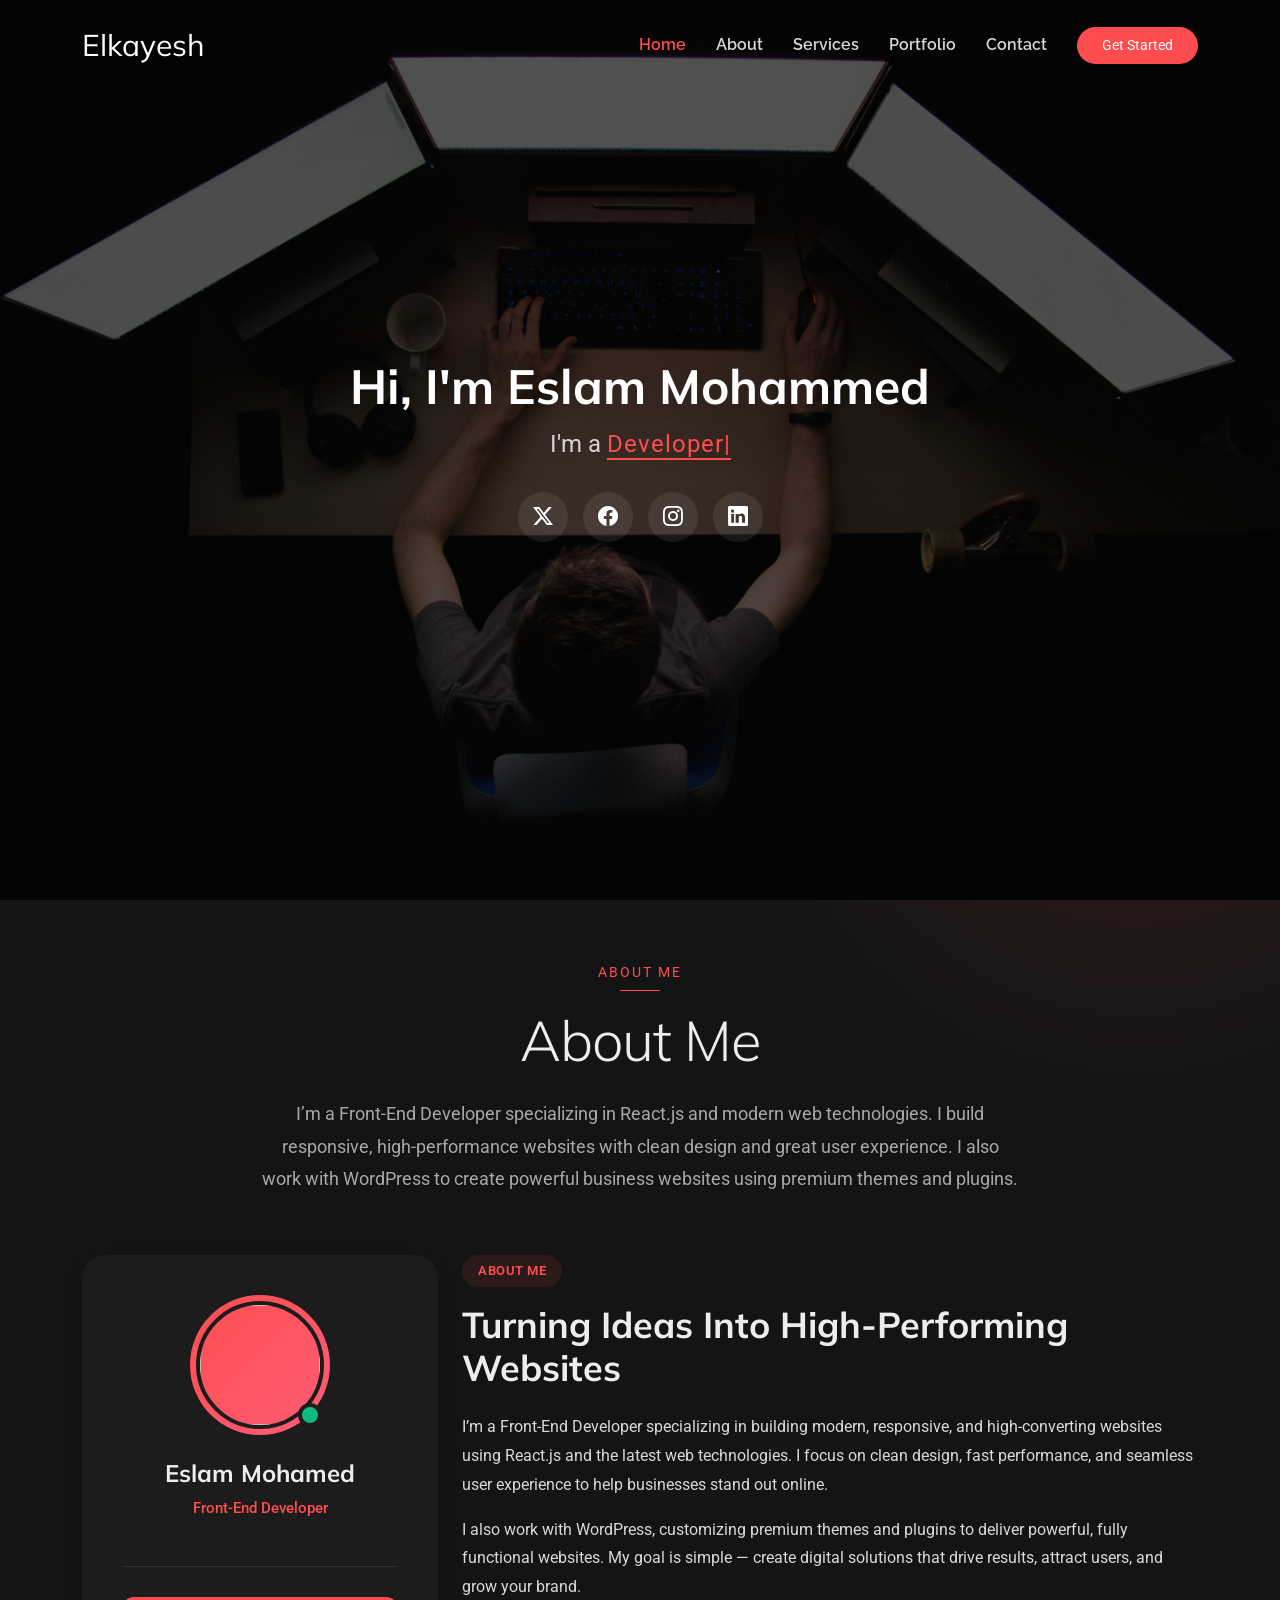
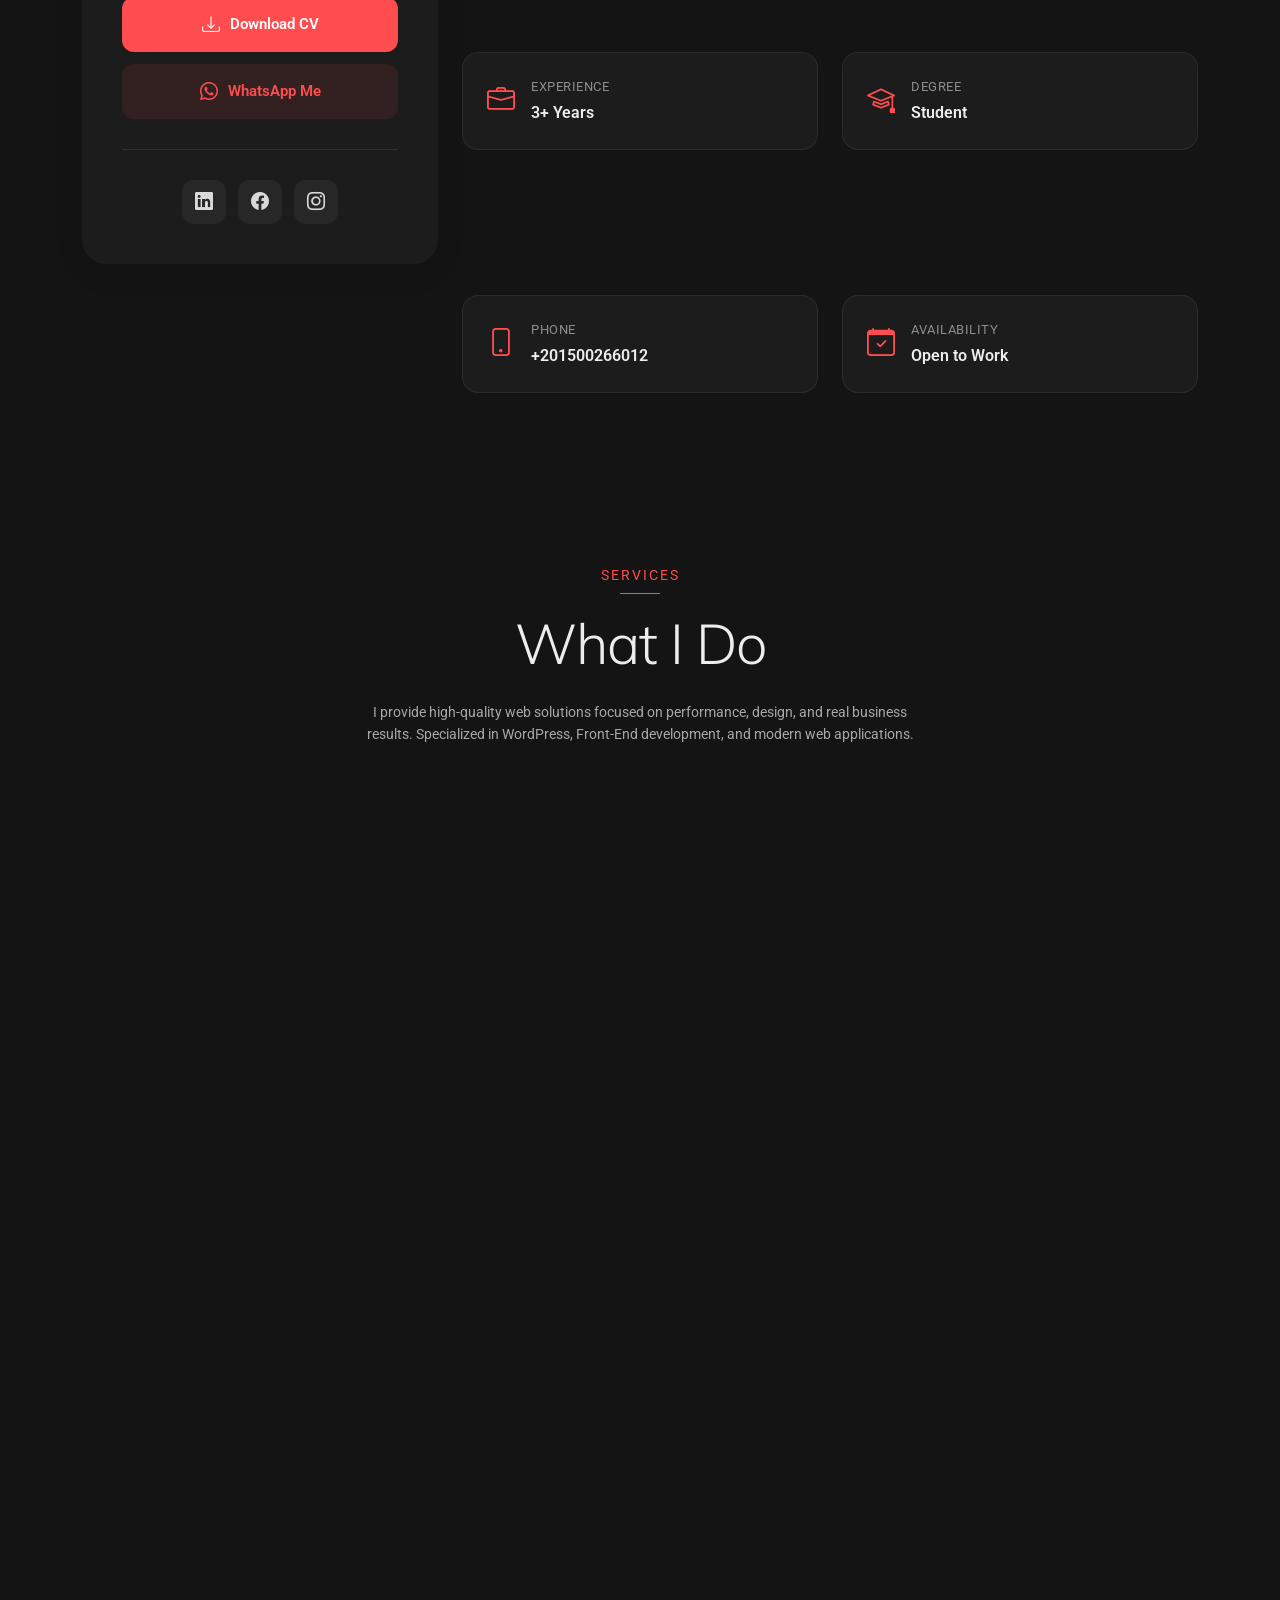
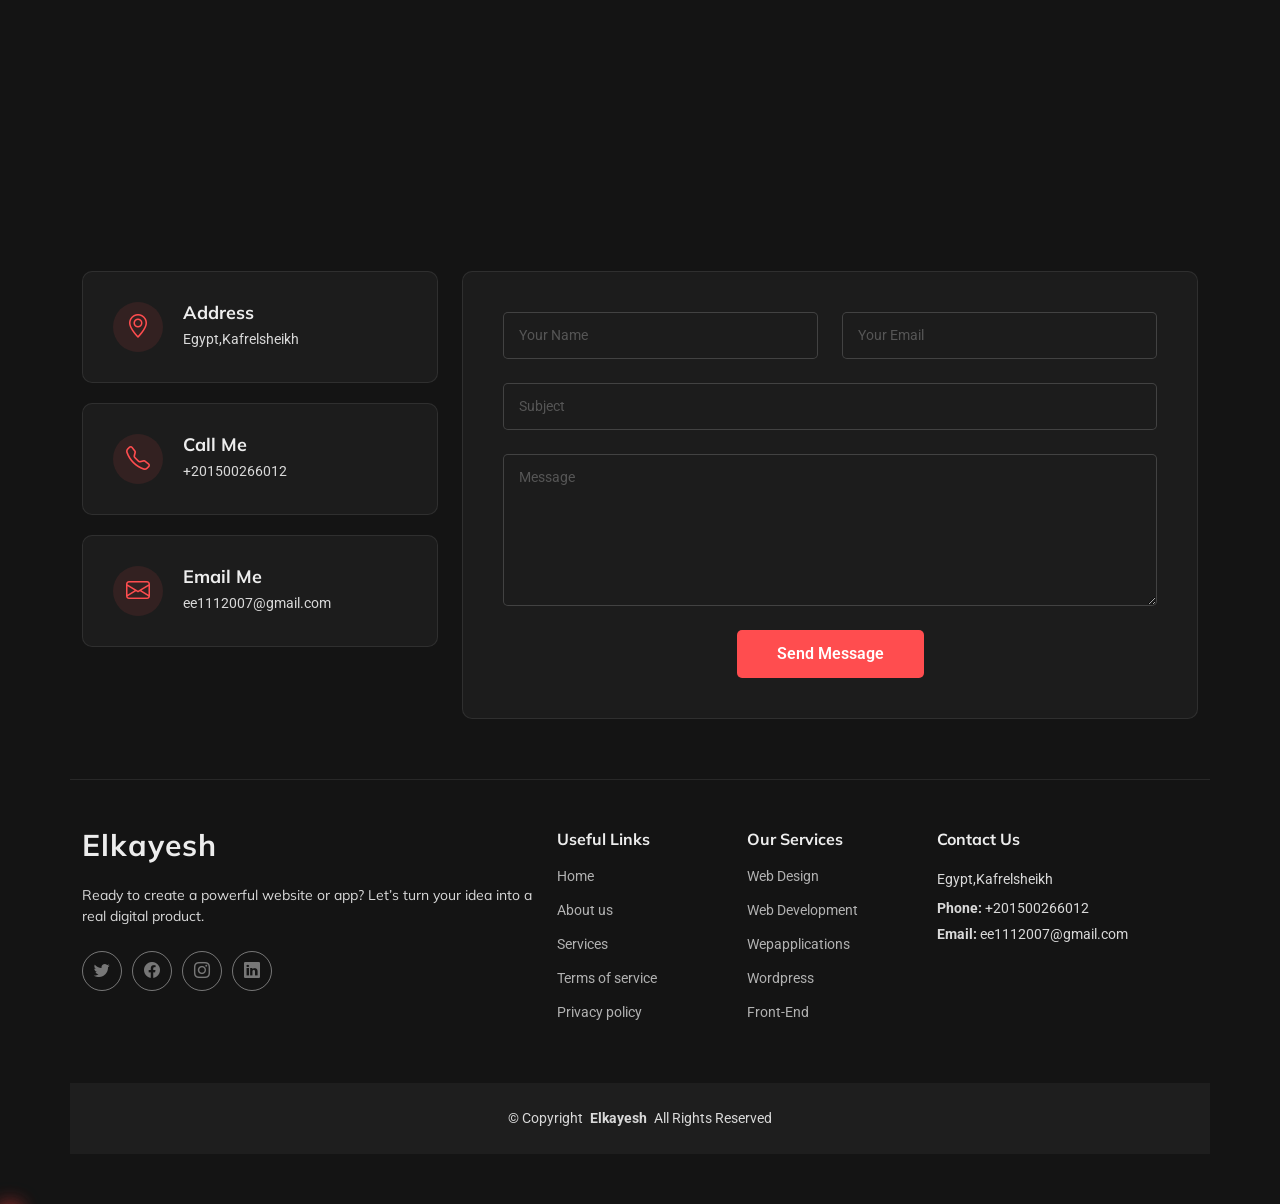
==== commit 9c348162: "Optimize portfolio images to JPEG format and fix custombikes visibility" ====
--- a/index.html
+++ b/index.html
@@ -306,7 +306,7 @@
       <div class="col-lg-4 col-md-6 portfolio-item">
         <div class="portfolio-card">
           <div class="portfolio-image-container">
-            <img src="assets/img/portfolio/barfanak.png" alt="Barfanak" class="img-fluid" loading="lazy">
+            <img src="assets/img/portfolio/barfanak.jpg" alt="Barfanak" class="img-fluid" loading="lazy">
             <div class="portfolio-overlay">
               <div class="portfolio-info">
                 <h4>Barfanak</h4>
@@ -325,7 +325,7 @@
       <div class="col-lg-4 col-md-6 portfolio-item">
         <div class="portfolio-card">
           <div class="portfolio-image-container">
-            <img src="assets/img/portfolio/bawabadimshq.png" alt="Bawabat Dimashq" class="img-fluid" loading="lazy">
+            <img src="assets/img/portfolio/bawabadimshq.jpg" alt="Bawabat Dimashq" class="img-fluid" loading="lazy">
             <div class="portfolio-overlay">
               <div class="portfolio-info">
                 <h4>Bawabat Dimashq</h4>
@@ -344,7 +344,7 @@
       <div class="col-lg-4 col-md-6 portfolio-item">
         <div class="portfolio-card">
           <div class="portfolio-image-container">
-            <img src="assets/img/portfolio/bagoushy.png" alt="Elbagoushy Tours" class="img-fluid" loading="lazy">
+            <img src="assets/img/portfolio/bagoushy.jpg" alt="Elbagoushy Tours" class="img-fluid" loading="lazy">
             <div class="portfolio-overlay">
               <div class="portfolio-info">
                 <h4>Elbagoushy Tours</h4>
@@ -363,7 +363,7 @@
       <div class="col-lg-4 col-md-6 portfolio-item">
         <div class="portfolio-card">
           <div class="portfolio-image-container">
-            <img src="assets/img/portfolio/fourteen.png" alt="Fourteen EG" class="img-fluid" loading="lazy">
+            <img src="assets/img/portfolio/fourteen.jpg" alt="Fourteen EG" class="img-fluid" loading="lazy">
             <div class="portfolio-overlay">
               <div class="portfolio-info">
                 <h4>Fourteen EG</h4>
@@ -382,7 +382,7 @@
       <div class="col-lg-4 col-md-6 portfolio-item">
         <div class="portfolio-card">
           <div class="portfolio-image-container">
-            <img src="assets/img/portfolio/wesytours.png" alt="Wesy Tours" class="img-fluid" loading="lazy">
+            <img src="assets/img/portfolio/wesytours.jpg" alt="Wesy Tours" class="img-fluid" loading="lazy">
             <div class="portfolio-overlay">
               <div class="portfolio-info">
                 <h4>Wesy Tours</h4>
@@ -401,7 +401,7 @@
       <div class="col-lg-4 col-md-6 portfolio-item">
         <div class="portfolio-card">
           <div class="portfolio-image-container">
-            <img src="assets/img/portfolio/elsaidy.png" alt="El Seidy Dessert" class="img-fluid" loading="lazy">
+            <img src="assets/img/portfolio/elsaidy.jpg" alt="El Seidy Dessert" class="img-fluid" loading="lazy">
             <div class="portfolio-overlay">
               <div class="portfolio-info">
                 <h4>El Seidy Dessert</h4>
@@ -420,7 +420,7 @@
       <div class="col-lg-4 col-md-6 portfolio-item">
         <div class="portfolio-card">
           <div class="portfolio-image-container">
-            <img src="assets/img/portfolio/otlubplus.png" alt="Otlub Plus" class="img-fluid" loading="lazy">
+            <img src="assets/img/portfolio/otlubplus.jpg" alt="Otlub Plus" class="img-fluid" loading="lazy">
             <div class="portfolio-overlay">
               <div class="portfolio-info">
                 <h4>Otlub Plus</h4>
@@ -435,11 +435,10 @@
           </div>
         </div>
       </div>
-<!-- 
-      <div class="col-lg-4 col-md-6 portfolio-item">
-        <div class="portfolio-card">
-          <div class="portfolio-image-container">
-            <img src="assets/img/portfolio/custombike.png" alt="Custom Bikes" class="img-fluid" loading="lazy">
+      <div class="col-lg-4 col-md-6 portfolio-item">
+        <div class="portfolio-card">
+          <div class="portfolio-image-container">
+            <img src="assets/img/portfolio/custombike.jpg" alt="Custom Bikes" class="img-fluid" loading="lazy">
             <div class="portfolio-overlay">
               <div class="portfolio-info">
                 <h4>Custom Bikes</h4>
@@ -453,12 +452,12 @@
             </div>
           </div>
         </div>
-      </div> -->
-
-      <div class="col-lg-4 col-md-6 portfolio-item">
-        <div class="portfolio-card">
-          <div class="portfolio-image-container">
-            <img src="assets/img/portfolio/greenbasket.png" alt="Green Basket Store" class="img-fluid" loading="lazy">
+      </div>
+
+      <div class="col-lg-4 col-md-6 portfolio-item">
+        <div class="portfolio-card">
+          <div class="portfolio-image-container">
+            <img src="assets/img/portfolio/greenbasket.jpg" alt="Green Basket Store" class="img-fluid" loading="lazy">
             <div class="portfolio-overlay">
               <div class="portfolio-info">
                 <h4>Green Basket Store</h4>
@@ -477,7 +476,7 @@
       <div class="col-lg-4 col-md-6 portfolio-item">
         <div class="portfolio-card">
           <div class="portfolio-image-container">
-            <img src="assets/img/portfolio/qmark.png" alt="Q-Mark" class="img-fluid" loading="lazy">
+            <img src="assets/img/portfolio/qmark.jpg" alt="Q-Mark" class="img-fluid" loading="lazy">
             <div class="portfolio-overlay">
               <div class="portfolio-info">
                 <h4>Q-Mark</h4>
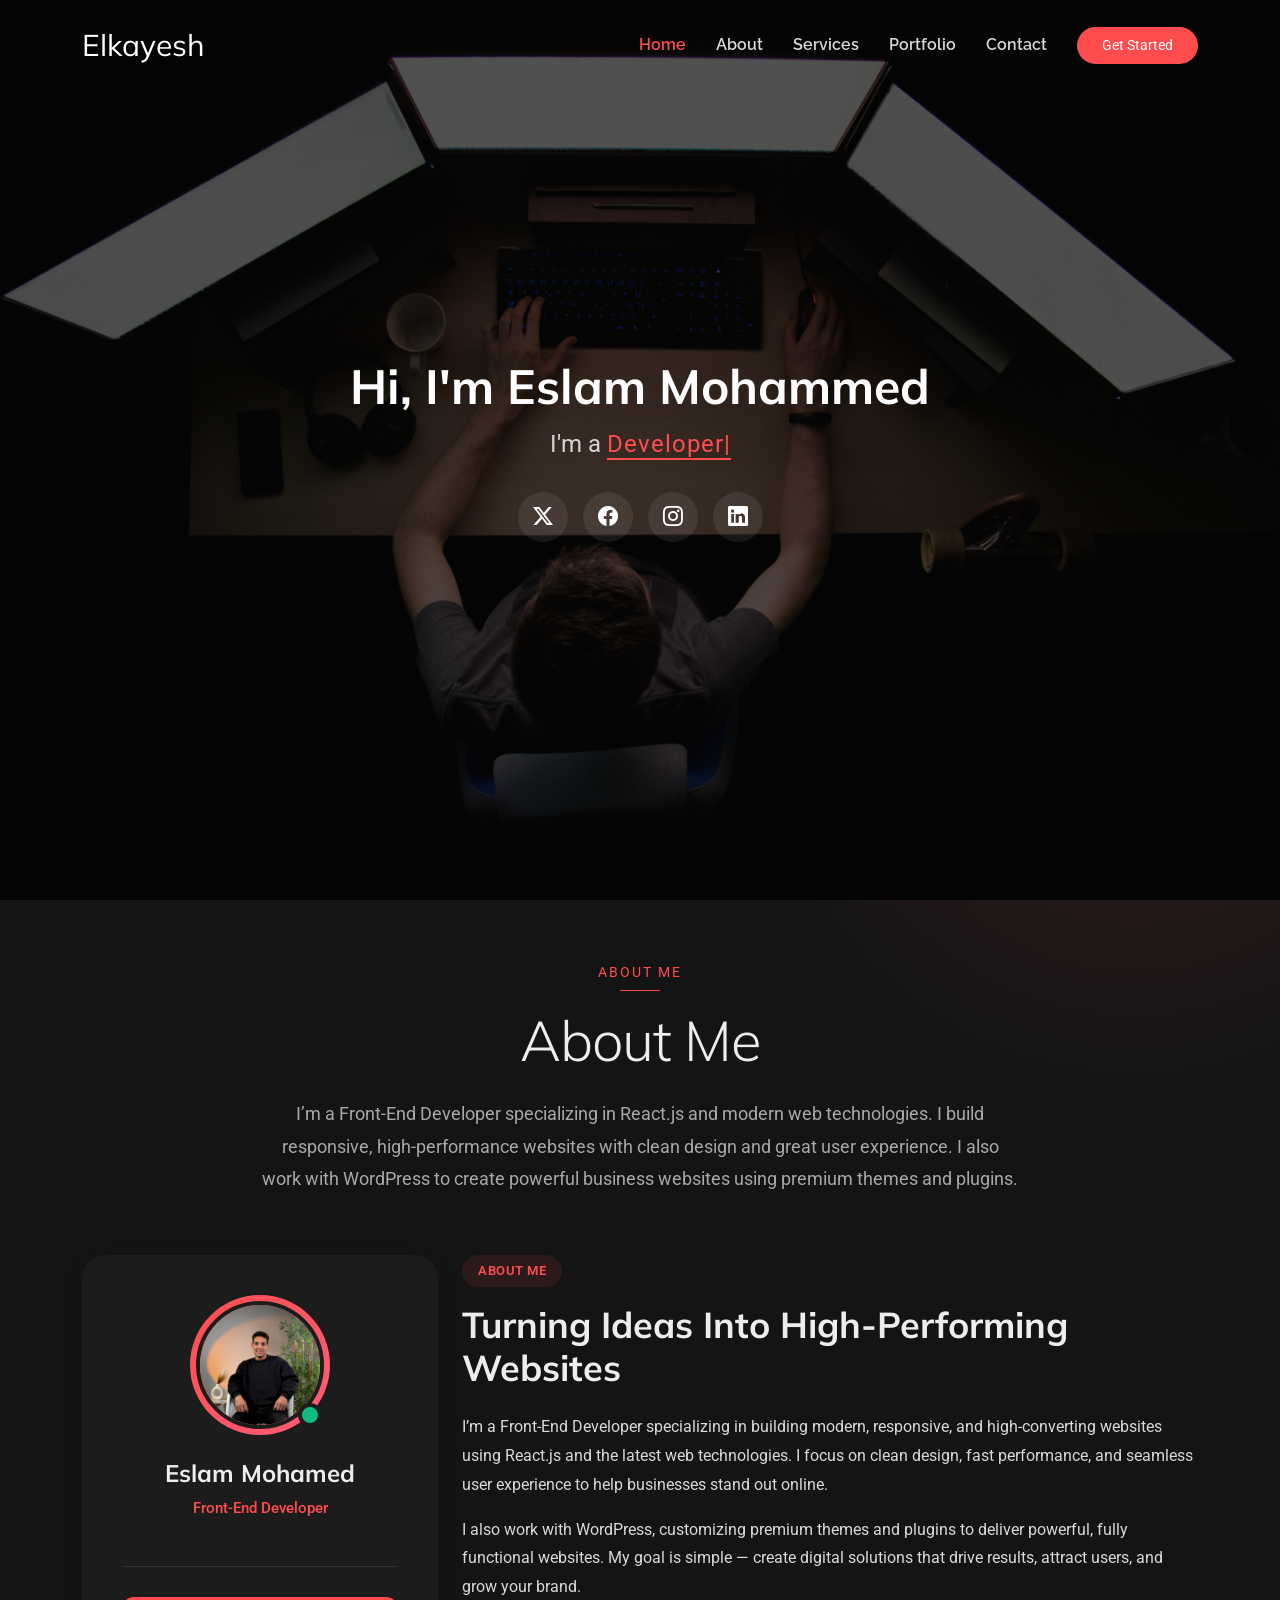
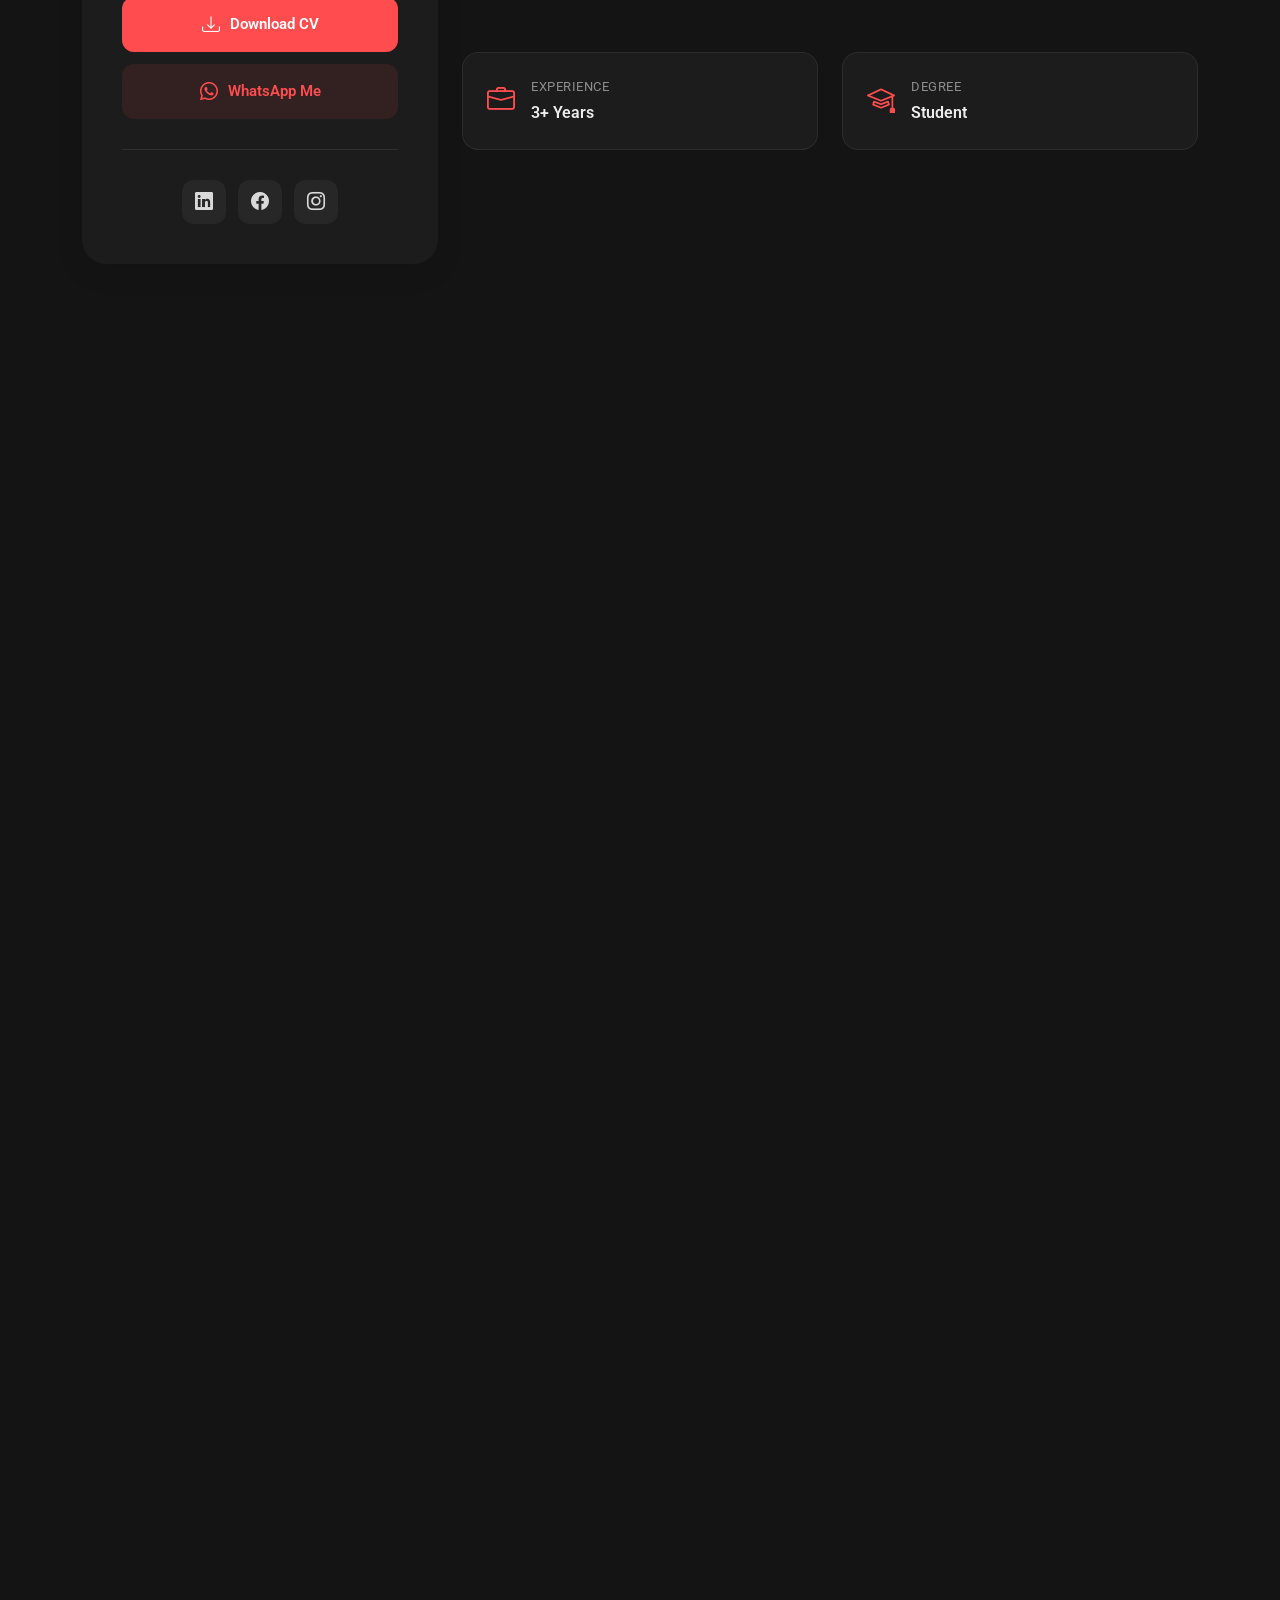
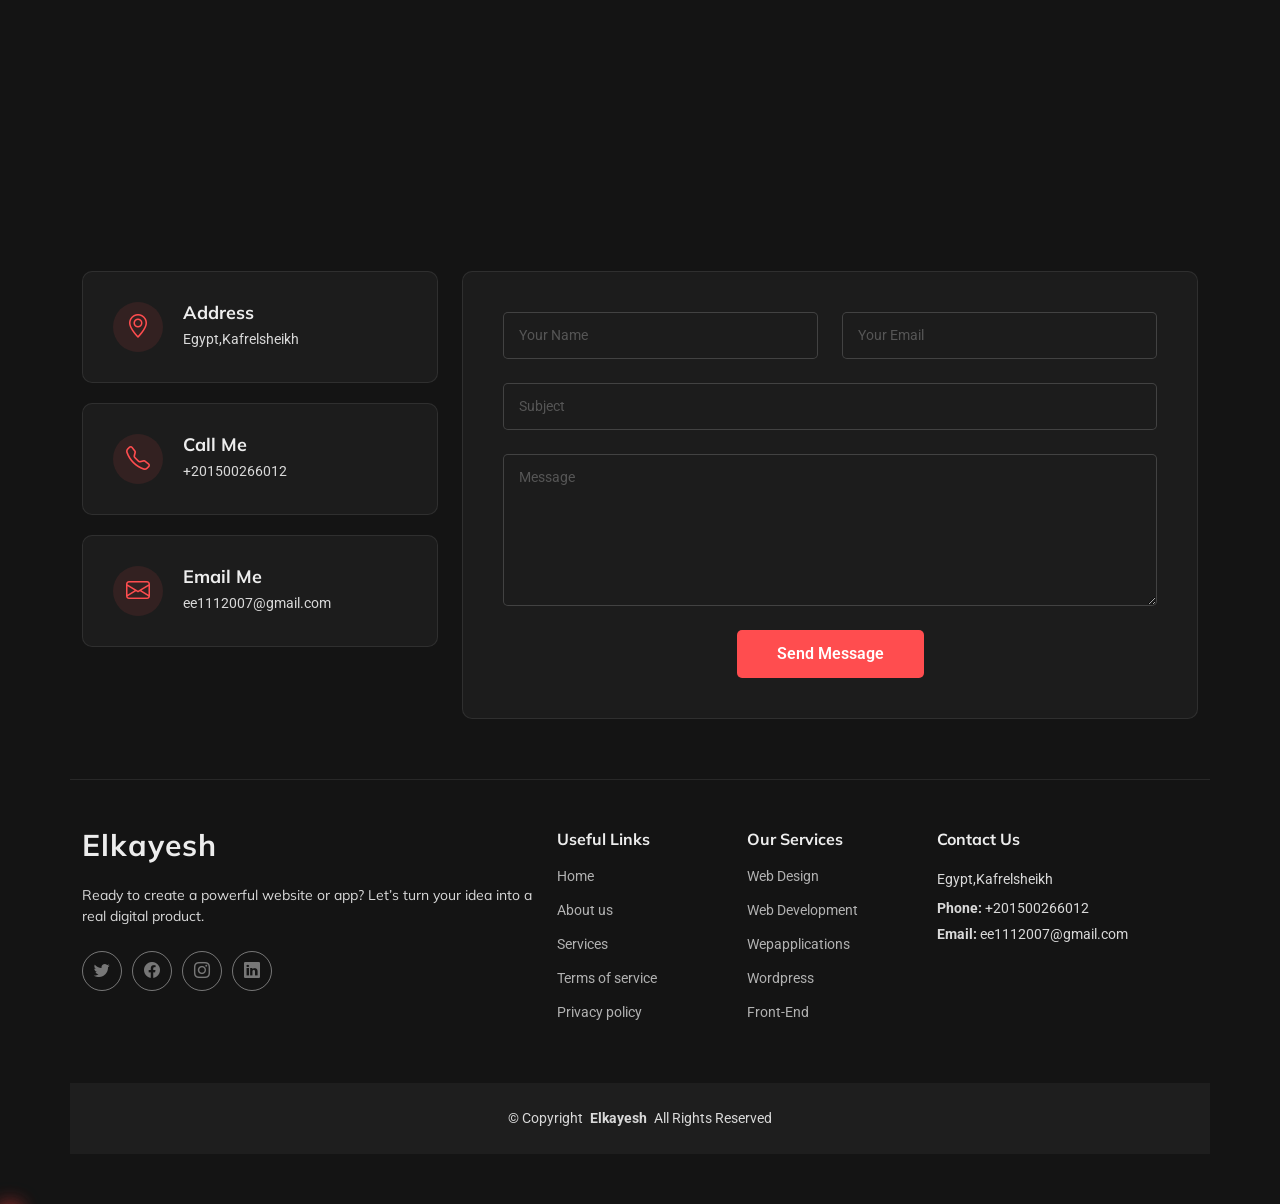
==== commit 4d4b666d: "Convert HEIC profile images to JPEG for web compatibility" ====
--- a/index.html
+++ b/index.html
@@ -108,7 +108,7 @@
             <div class="profile-card">
               <div class="profile-header">
                 <div class="profile-avatar">
-                  <img src="assets/img/profile/IMG_5030.heic" class="img-fluid" alt="">
+                  <img src="assets/img/profile/IMG_5030.jpg" class="img-fluid" alt="">
                   <div class="status-indicator"></div>
                 </div>
                 <h3>Eslam Mohamed</h3>
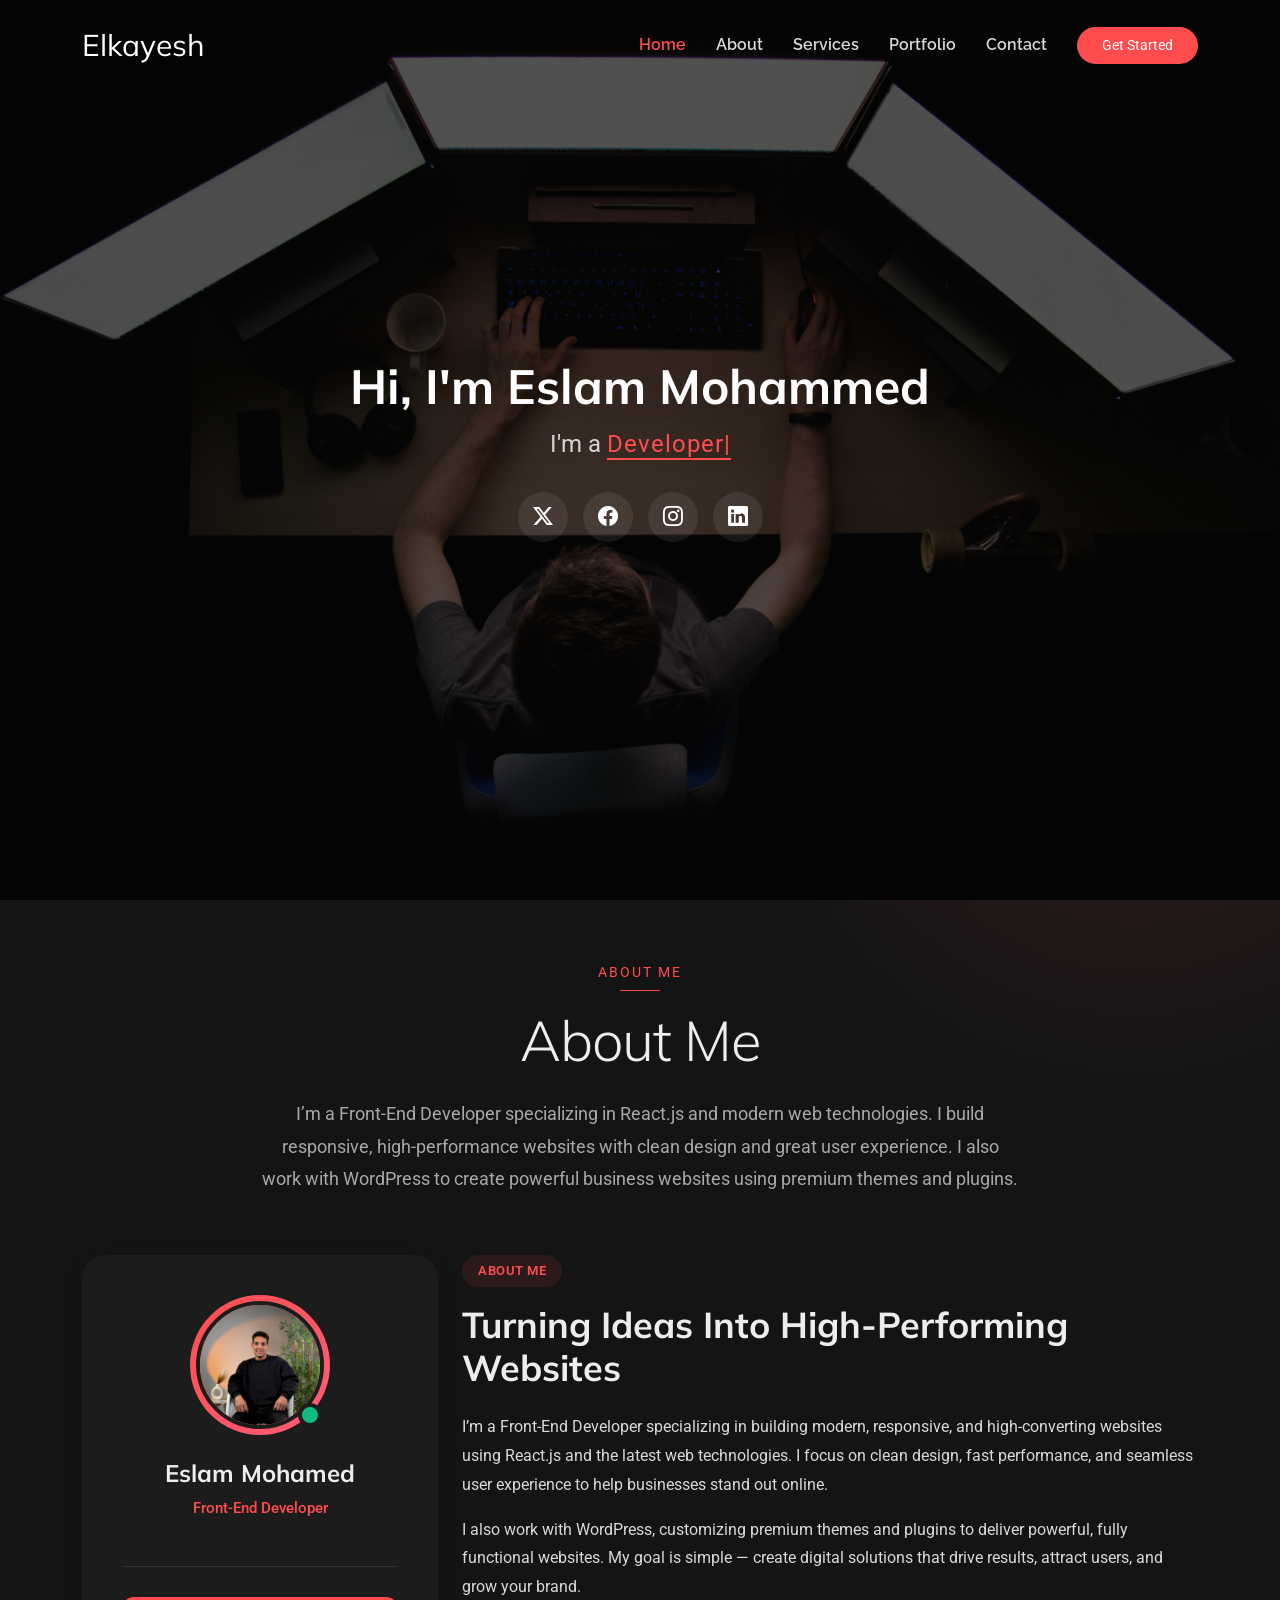
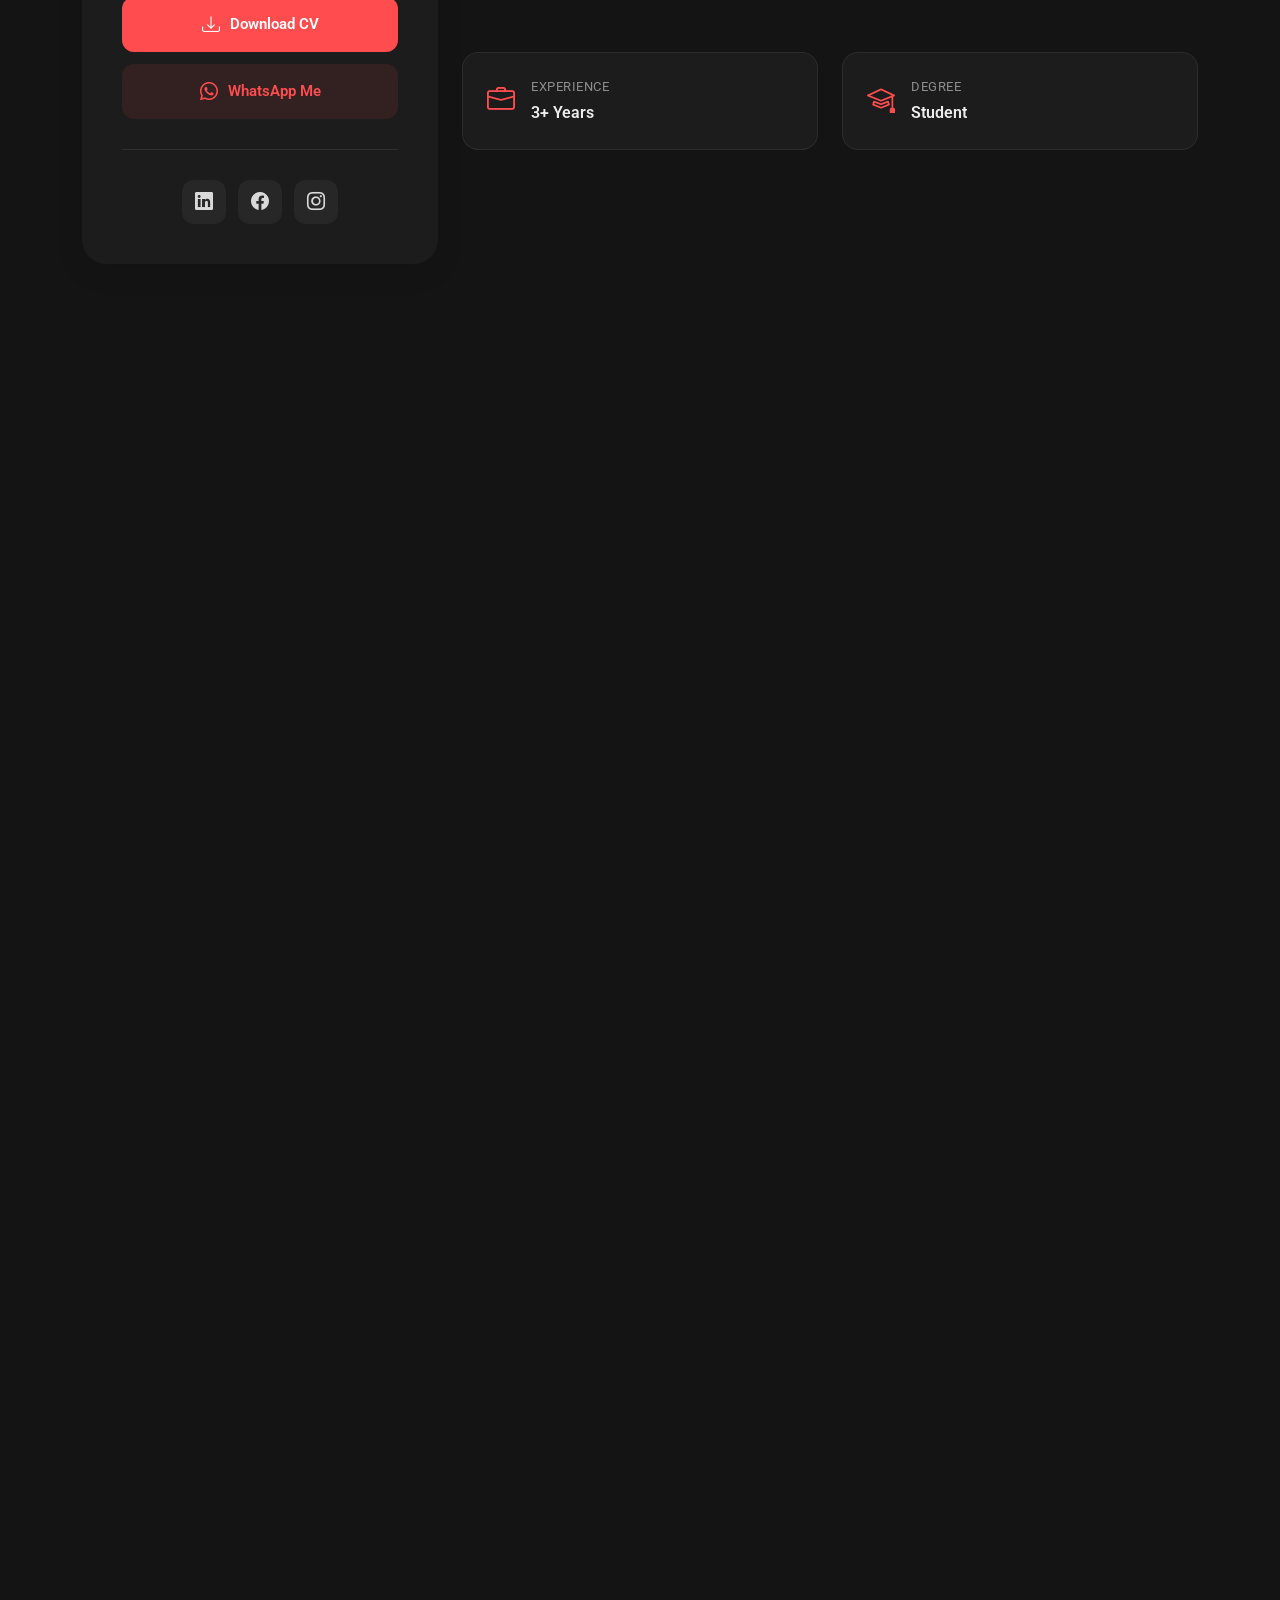
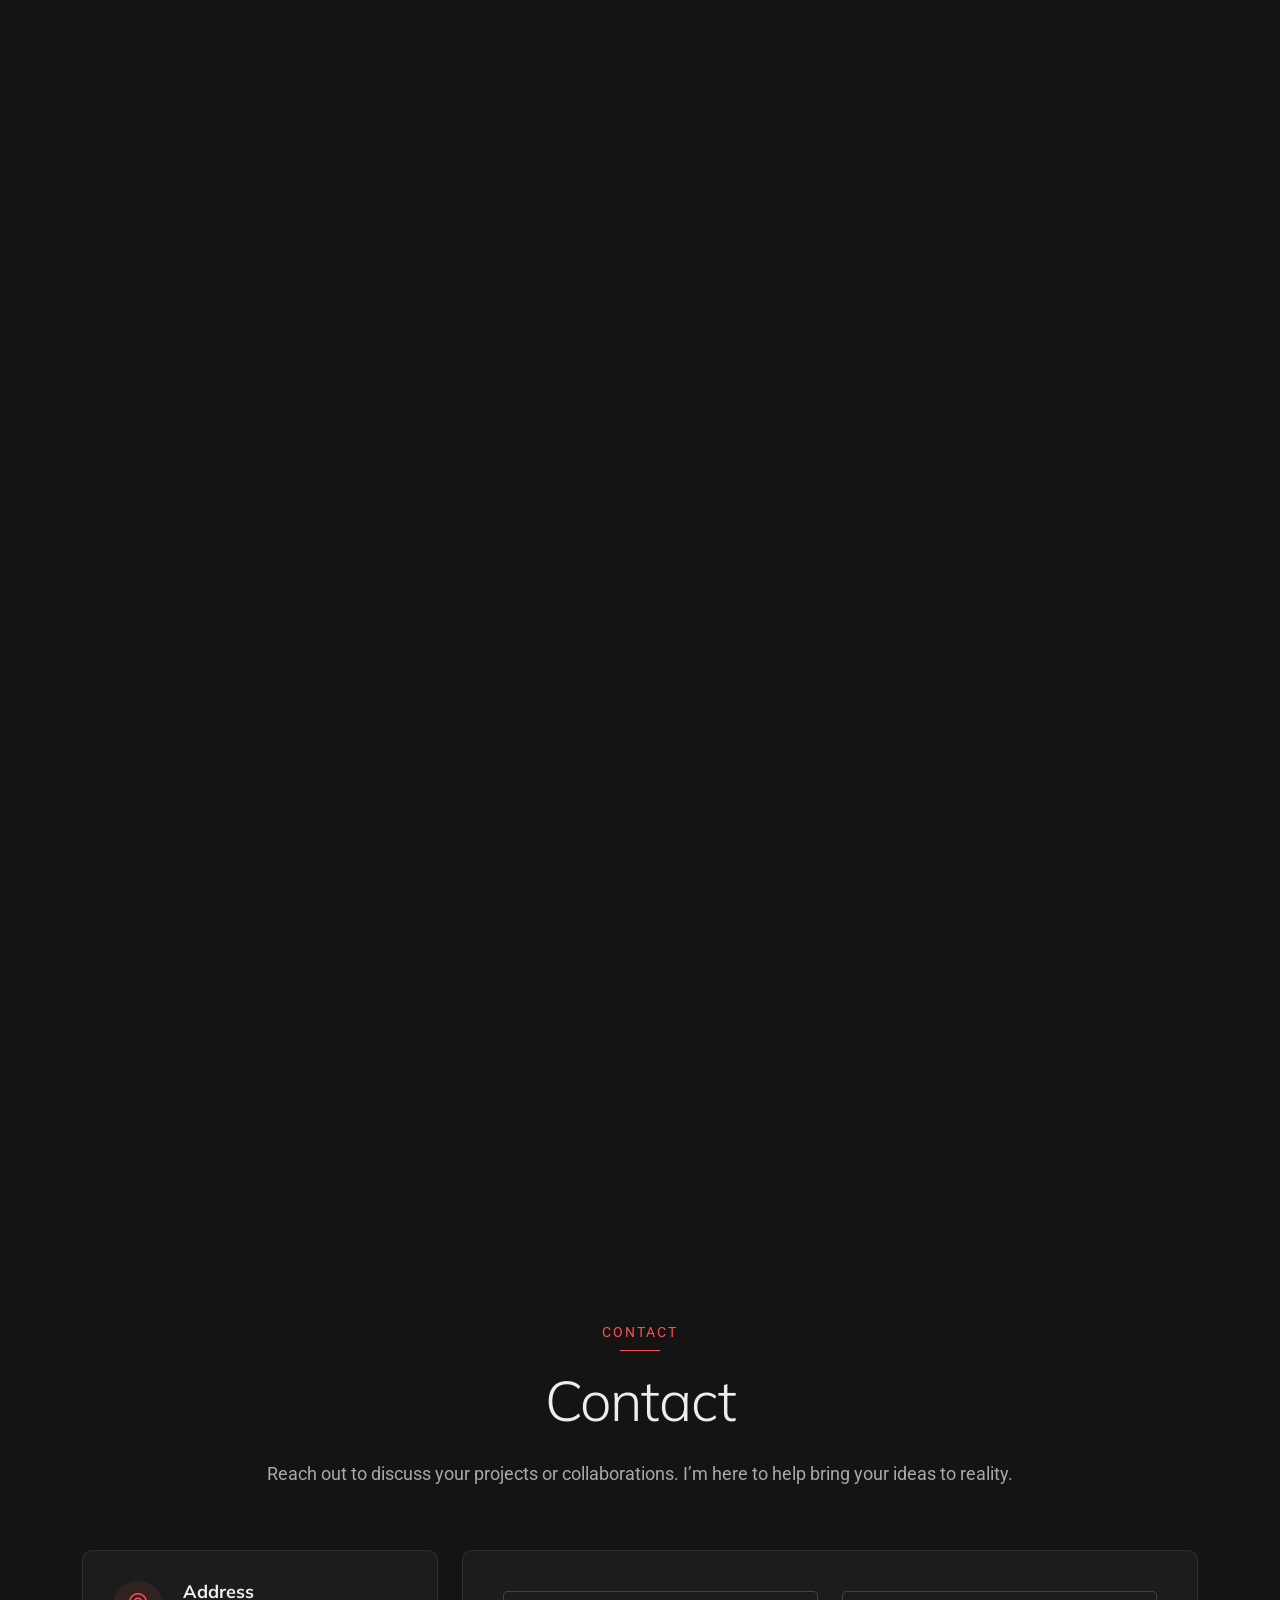
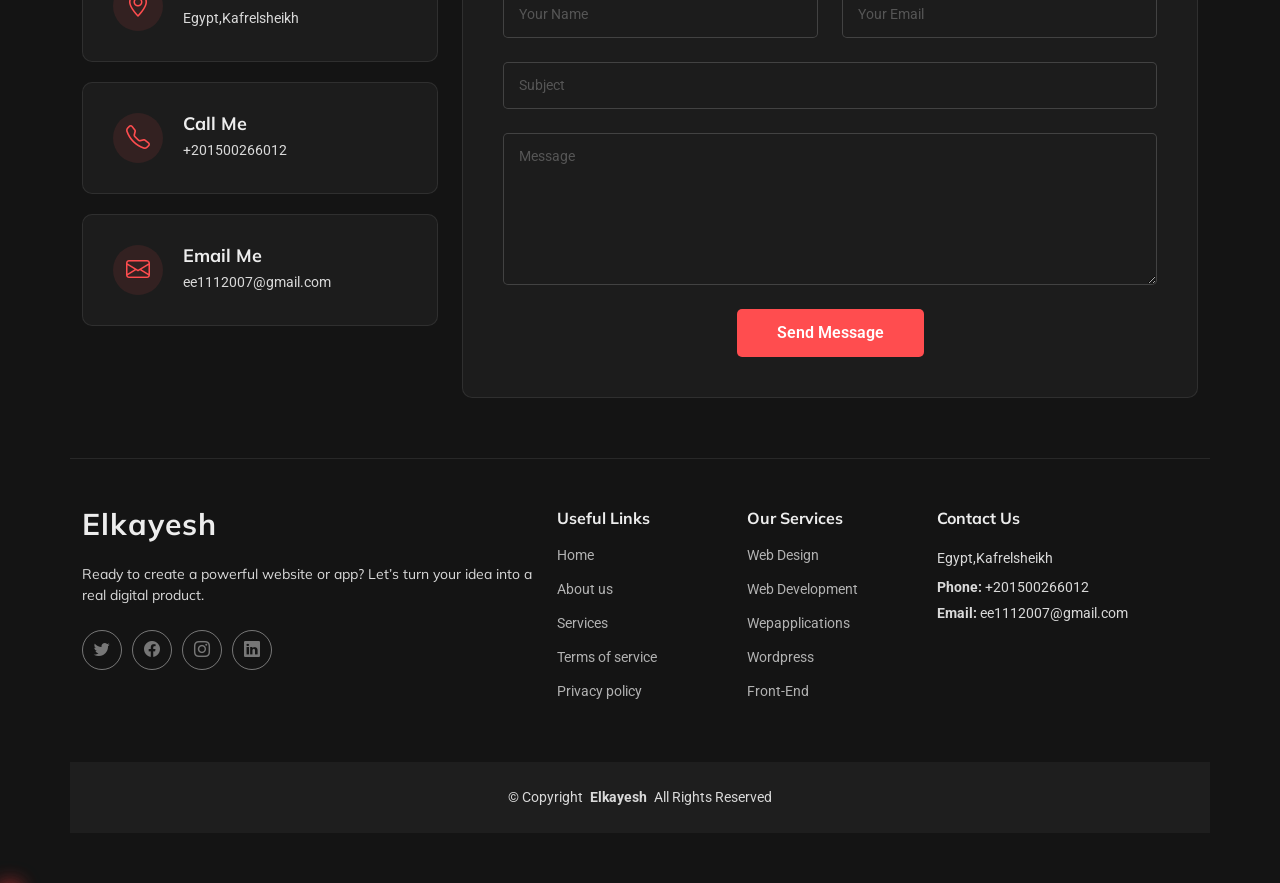
==== commit 7bccc375: "Update portfolio items" ====
--- a/index.html
+++ b/index.html
@@ -306,6 +306,25 @@
       <div class="col-lg-4 col-md-6 portfolio-item">
         <div class="portfolio-card">
           <div class="portfolio-image-container">
+            <img src="assets/img/portfolio/greenbasket.jpg" alt="Green Basket Store" class="img-fluid" loading="lazy">
+            <div class="portfolio-overlay">
+              <div class="portfolio-info">
+                <h4>Green Basket Store</h4>
+              </div>
+              <div class="portfolio-actions">
+                <a href="https://greenbasketstore.com" target="_blank" title="View Website" style="width: auto; padding: 0 20px; border-radius: 20px;">
+                  <span style="font-size: 14px; font-weight: 600; margin-right: 5px;">View</span>
+                  <i class="bi bi-box-arrow-up-right"></i>
+                </a>
+              </div>
+            </div>
+          </div>
+        </div>
+      </div>
+
+      <div class="col-lg-4 col-md-6 portfolio-item">
+        <div class="portfolio-card">
+          <div class="portfolio-image-container">
             <img src="assets/img/portfolio/barfanak.jpg" alt="Barfanak" class="img-fluid" loading="lazy">
             <div class="portfolio-overlay">
               <div class="portfolio-info">
@@ -322,24 +341,6 @@
         </div>
       </div>
 
-      <div class="col-lg-4 col-md-6 portfolio-item">
-        <div class="portfolio-card">
-          <div class="portfolio-image-container">
-            <img src="assets/img/portfolio/bawabadimshq.jpg" alt="Bawabat Dimashq" class="img-fluid" loading="lazy">
-            <div class="portfolio-overlay">
-              <div class="portfolio-info">
-                <h4>Bawabat Dimashq</h4>
-              </div>
-              <div class="portfolio-actions">
-                <a href="https://bawabatdimashq.com" target="_blank" title="View Website" style="width: auto; padding: 0 20px; border-radius: 20px;">
-                  <span style="font-size: 14px; font-weight: 600; margin-right: 5px;">View</span>
-                  <i class="bi bi-box-arrow-up-right"></i>
-                </a>
-              </div>
-            </div>
-          </div>
-        </div>
-      </div>
 
       <div class="col-lg-4 col-md-6 portfolio-item">
         <div class="portfolio-card">
@@ -350,7 +351,102 @@
                 <h4>Elbagoushy Tours</h4>
               </div>
               <div class="portfolio-actions">
-                <a href="https://elbagoushytours.co" target="_blank" title="View Website" style="width: auto; padding: 0 20px; border-radius: 20px;">
+                <a href="https://elbagoushytours.com" target="_blank" title="View Website" style="width: auto; padding: 0 20px; border-radius: 20px;">
+                  <span style="font-size: 14px; font-weight: 600; margin-right: 5px;">View</span>
+                  <i class="bi bi-box-arrow-up-right"></i>
+                </a>
+              </div>
+            </div>
+          </div>
+        </div>
+      </div>
+
+      <div class="col-lg-4 col-md-6 portfolio-item">
+        <div class="portfolio-card">
+          <div class="portfolio-image-container">
+            <img src="assets/img/portfolio/nourtourism.png" alt="Nour Tourism" class="img-fluid" loading="lazy">
+            <div class="portfolio-overlay">
+              <div class="portfolio-info">
+                <h4>Nour Tourism</h4>
+              </div>
+              <div class="portfolio-actions">
+                <a href="https://nourtourism.com" target="_blank" title="View Website" style="width: auto; padding: 0 20px; border-radius: 20px;">
+                  <span style="font-size: 14px; font-weight: 600; margin-right: 5px;">View</span>
+                  <i class="bi bi-box-arrow-up-right"></i>
+                </a>
+              </div>
+            </div>
+          </div>
+        </div>
+      </div>
+
+      <div class="col-lg-4 col-md-6 portfolio-item">
+        <div class="portfolio-card">
+          <div class="portfolio-image-container">
+            <img src="assets/img/portfolio/brilliants.png" alt="Brilliants Adventure Dubai" class="img-fluid" loading="lazy">
+            <div class="portfolio-overlay">
+              <div class="portfolio-info">
+                <h4>Brilliants Adventure Dubai</h4>
+              </div>
+              <div class="portfolio-actions">
+                <a href="https://brilliantsadventuredubai.ae" target="_blank" title="View Website" style="width: auto; padding: 0 20px; border-radius: 20px;">
+                  <span style="font-size: 14px; font-weight: 600; margin-right: 5px;">View</span>
+                  <i class="bi bi-box-arrow-up-right"></i>
+                </a>
+              </div>
+            </div>
+          </div>
+        </div>
+      </div>
+
+      <!-- <div class="col-lg-4 col-md-6 portfolio-item">
+        <div class="portfolio-card">
+          <div class="portfolio-image-container">
+            <img src="assets/img/portfolio/wesytours.jpg" alt="Wesy Tours" class="img-fluid" loading="lazy">
+            <div class="portfolio-overlay">
+              <div class="portfolio-info">
+                <h4>Wesy Tours</h4>
+              </div>
+              <div class="portfolio-actions">
+                <a href="https://wesytours.com" target="_blank" title="View Website" style="width: auto; padding: 0 20px; border-radius: 20px;">
+                  <span style="font-size: 14px; font-weight: 600; margin-right: 5px;">View</span>
+                  <i class="bi bi-box-arrow-up-right"></i>
+                </a>
+              </div>
+            </div>
+          </div>
+        </div>
+      </div> -->
+
+      <div class="col-lg-4 col-md-6 portfolio-item">
+        <div class="portfolio-card">
+          <div class="portfolio-image-container">
+            <img src="assets/img/portfolio/otlubplus.jpg" alt="Otlub Plus" class="img-fluid" loading="lazy">
+            <div class="portfolio-overlay">
+              <div class="portfolio-info">
+                <h4>Otlub Plus</h4>
+              </div>
+              <div class="portfolio-actions">
+                <a href="https://www.otlubplus.com" target="_blank" title="View Website" style="width: auto; padding: 0 20px; border-radius: 20px;">
+                  <span style="font-size: 14px; font-weight: 600; margin-right: 5px;">View</span>
+                  <i class="bi bi-box-arrow-up-right"></i>
+                </a>
+              </div>
+            </div>
+          </div>
+        </div>
+      </div>
+
+      <div class="col-lg-4 col-md-6 portfolio-item">
+        <div class="portfolio-card">
+          <div class="portfolio-image-container">
+            <img src="assets/img/portfolio/custombike.jpg" alt="Custom Bikes" class="img-fluid" loading="lazy">
+            <div class="portfolio-overlay">
+              <div class="portfolio-info">
+                <h4>Custom Bikes</h4>
+              </div>
+              <div class="portfolio-actions">
+                <a href="https://custombikes1.com" target="_blank" title="View Website" style="width: auto; padding: 0 20px; border-radius: 20px;">
                   <span style="font-size: 14px; font-weight: 600; margin-right: 5px;">View</span>
                   <i class="bi bi-box-arrow-up-right"></i>
                 </a>
@@ -370,100 +466,6 @@
               </div>
               <div class="portfolio-actions">
                 <a href="https://fourteeneg.com" target="_blank" title="View Website" style="width: auto; padding: 0 20px; border-radius: 20px;">
-                  <span style="font-size: 14px; font-weight: 600; margin-right: 5px;">View</span>
-                  <i class="bi bi-box-arrow-up-right"></i>
-                </a>
-              </div>
-            </div>
-          </div>
-        </div>
-      </div>
-
-      <div class="col-lg-4 col-md-6 portfolio-item">
-        <div class="portfolio-card">
-          <div class="portfolio-image-container">
-            <img src="assets/img/portfolio/wesytours.jpg" alt="Wesy Tours" class="img-fluid" loading="lazy">
-            <div class="portfolio-overlay">
-              <div class="portfolio-info">
-                <h4>Wesy Tours</h4>
-              </div>
-              <div class="portfolio-actions">
-                <a href="https://wesytours.com" target="_blank" title="View Website" style="width: auto; padding: 0 20px; border-radius: 20px;">
-                  <span style="font-size: 14px; font-weight: 600; margin-right: 5px;">View</span>
-                  <i class="bi bi-box-arrow-up-right"></i>
-                </a>
-              </div>
-            </div>
-          </div>
-        </div>
-      </div>
-
-      <div class="col-lg-4 col-md-6 portfolio-item">
-        <div class="portfolio-card">
-          <div class="portfolio-image-container">
-            <img src="assets/img/portfolio/elsaidy.jpg" alt="El Seidy Dessert" class="img-fluid" loading="lazy">
-            <div class="portfolio-overlay">
-              <div class="portfolio-info">
-                <h4>El Seidy Dessert</h4>
-              </div>
-              <div class="portfolio-actions">
-                <a href="https://elseidydessert.com" target="_blank" title="View Website" style="width: auto; padding: 0 20px; border-radius: 20px;">
-                  <span style="font-size: 14px; font-weight: 600; margin-right: 5px;">View</span>
-                  <i class="bi bi-box-arrow-up-right"></i>
-                </a>
-              </div>
-            </div>
-          </div>
-        </div>
-      </div>
-
-      <div class="col-lg-4 col-md-6 portfolio-item">
-        <div class="portfolio-card">
-          <div class="portfolio-image-container">
-            <img src="assets/img/portfolio/otlubplus.jpg" alt="Otlub Plus" class="img-fluid" loading="lazy">
-            <div class="portfolio-overlay">
-              <div class="portfolio-info">
-                <h4>Otlub Plus</h4>
-              </div>
-              <div class="portfolio-actions">
-                <a href="https://www.otlubplus.com" target="_blank" title="View Website" style="width: auto; padding: 0 20px; border-radius: 20px;">
-                  <span style="font-size: 14px; font-weight: 600; margin-right: 5px;">View</span>
-                  <i class="bi bi-box-arrow-up-right"></i>
-                </a>
-              </div>
-            </div>
-          </div>
-        </div>
-      </div>
-      <div class="col-lg-4 col-md-6 portfolio-item">
-        <div class="portfolio-card">
-          <div class="portfolio-image-container">
-            <img src="assets/img/portfolio/custombike.jpg" alt="Custom Bikes" class="img-fluid" loading="lazy">
-            <div class="portfolio-overlay">
-              <div class="portfolio-info">
-                <h4>Custom Bikes</h4>
-              </div>
-              <div class="portfolio-actions">
-                <a href="https://custombikes1.com" target="_blank" title="View Website" style="width: auto; padding: 0 20px; border-radius: 20px;">
-                  <span style="font-size: 14px; font-weight: 600; margin-right: 5px;">View</span>
-                  <i class="bi bi-box-arrow-up-right"></i>
-                </a>
-              </div>
-            </div>
-          </div>
-        </div>
-      </div>
-
-      <div class="col-lg-4 col-md-6 portfolio-item">
-        <div class="portfolio-card">
-          <div class="portfolio-image-container">
-            <img src="assets/img/portfolio/greenbasket.jpg" alt="Green Basket Store" class="img-fluid" loading="lazy">
-            <div class="portfolio-overlay">
-              <div class="portfolio-info">
-                <h4>Green Basket Store</h4>
-              </div>
-              <div class="portfolio-actions">
-                <a href="https://greenbasketstore.com" target="_blank" title="View Website" style="width: auto; padding: 0 20px; border-radius: 20px;">
                   <span style="font-size: 14px; font-weight: 600; margin-right: 5px;">View</span>
                   <i class="bi bi-box-arrow-up-right"></i>
                 </a>
--- a/assets/css/main.css
+++ b/assets/css/main.css
@@ -805,6 +805,7 @@
 
 .hero:before {
   content: "";
+  background: rgba(20, 20, 20, 0.7);
   background: color-mix(in srgb, var(--background-color), transparent 30%);
   position: absolute;
   inset: 0;
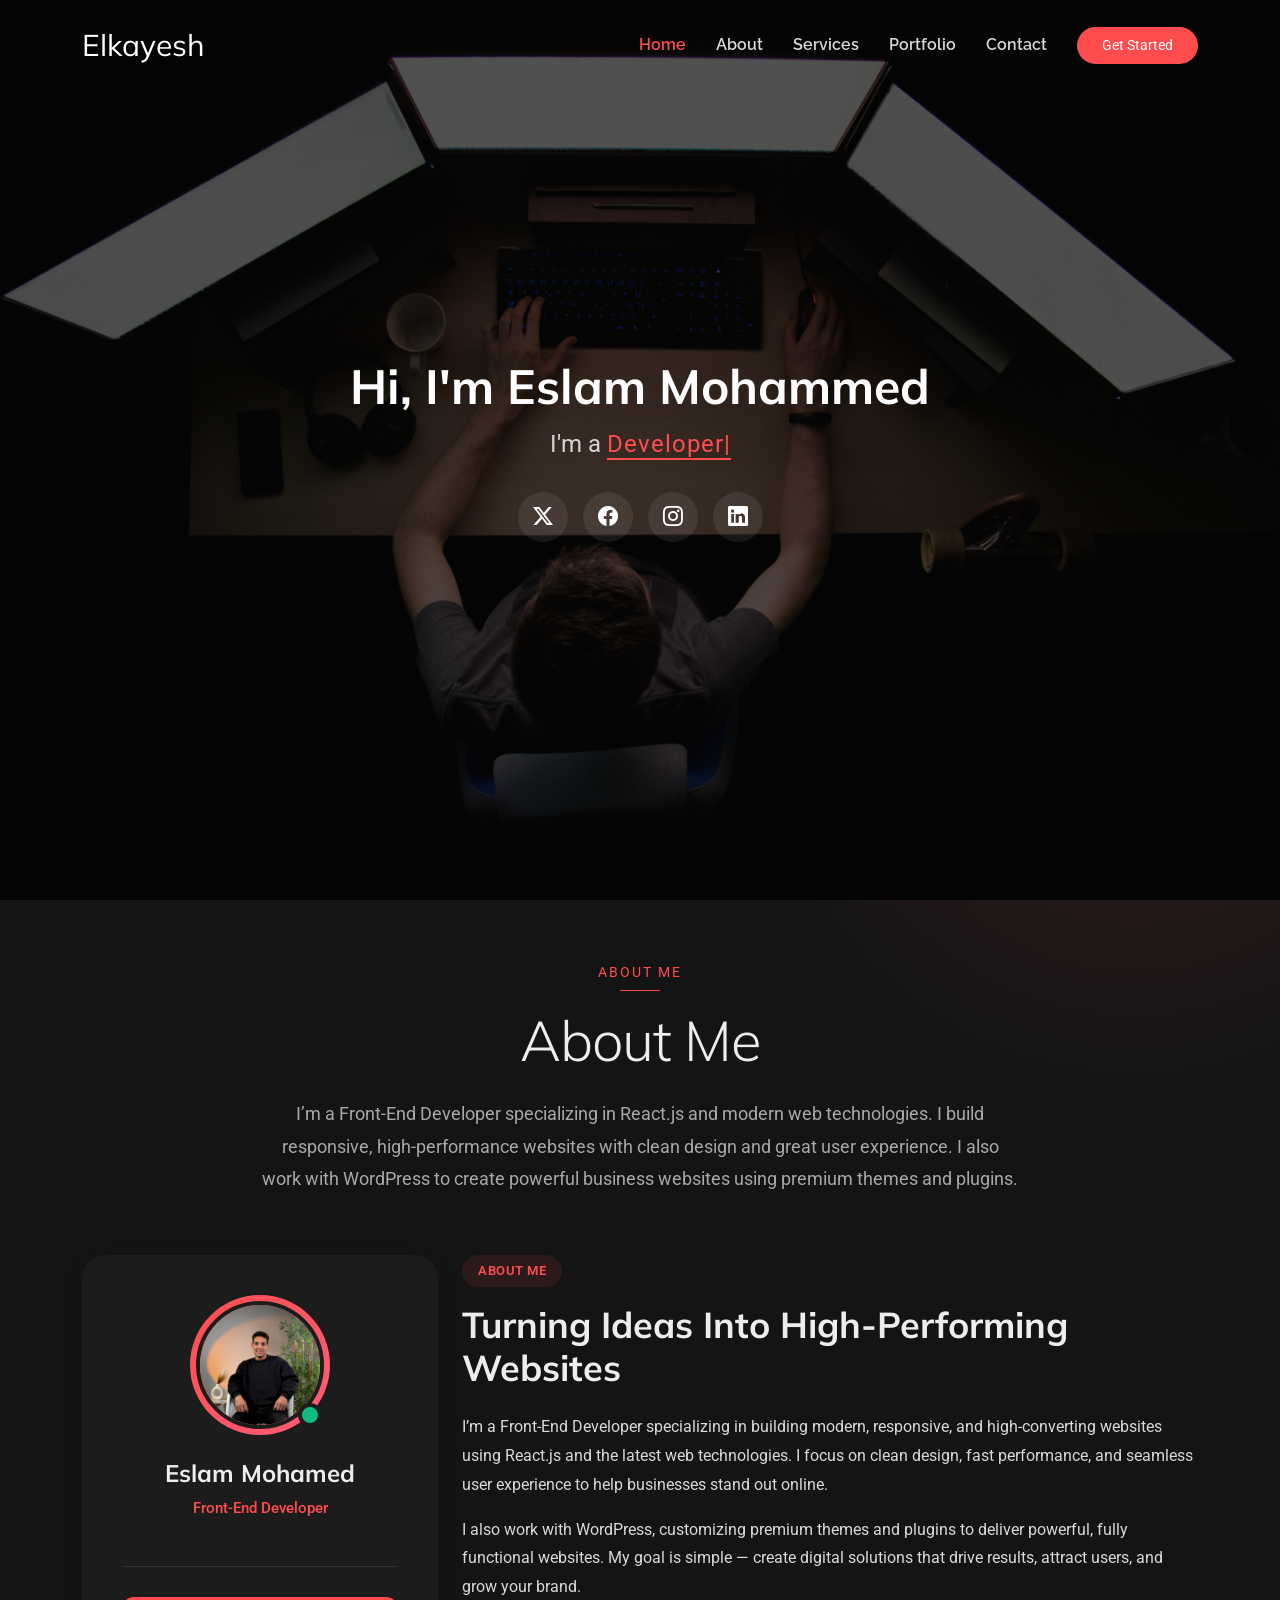
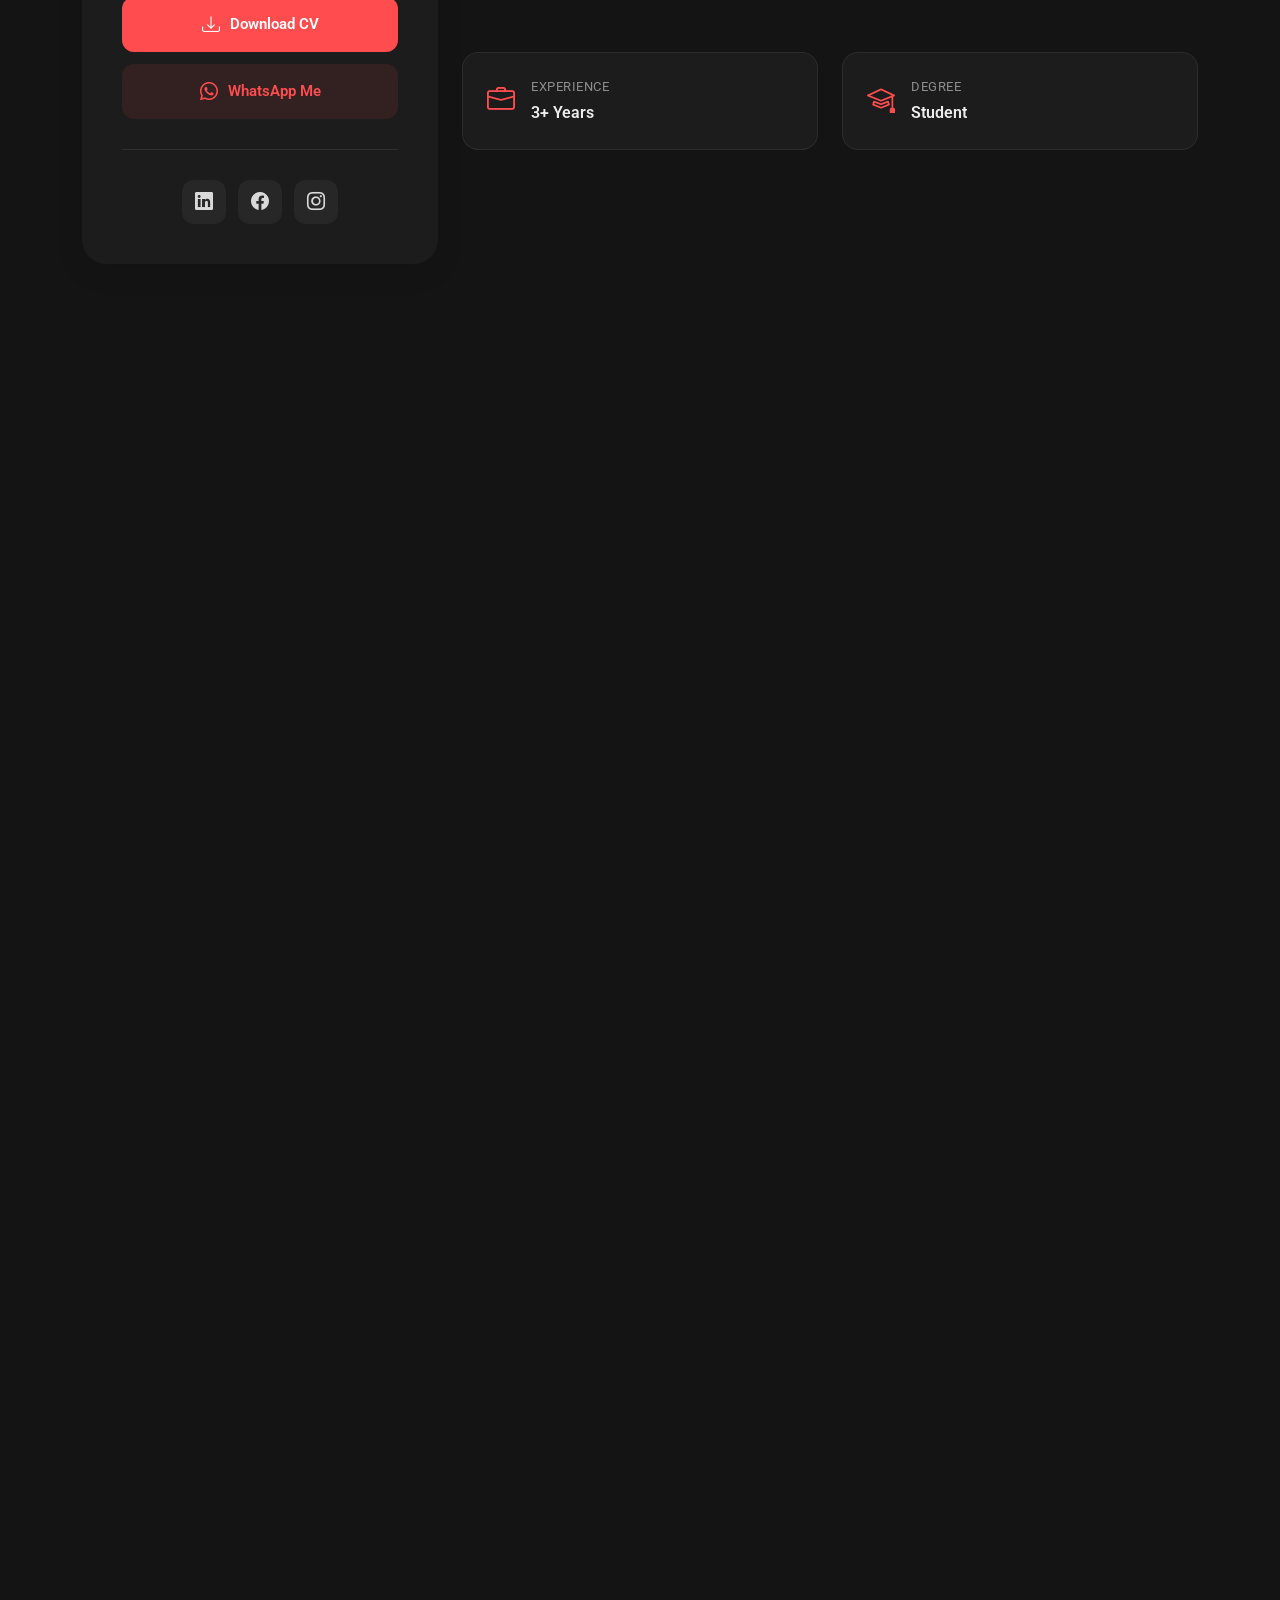
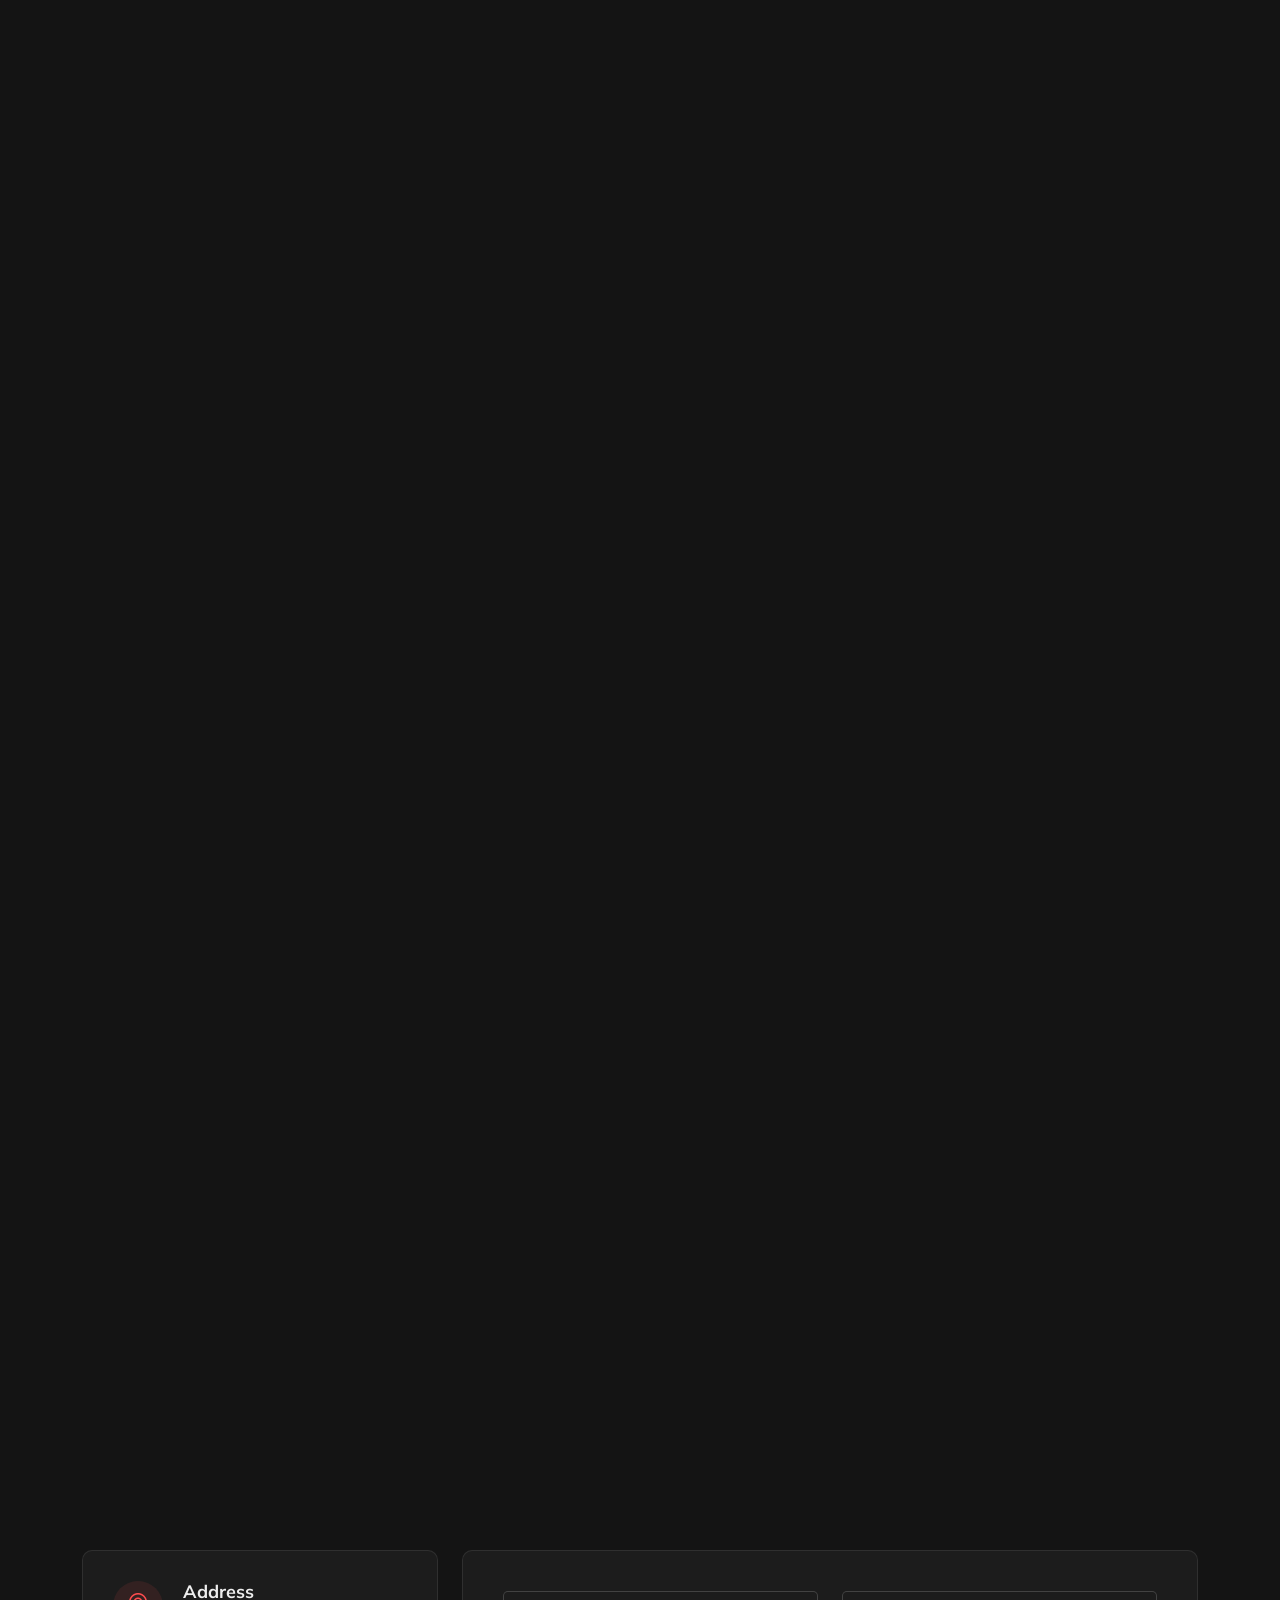
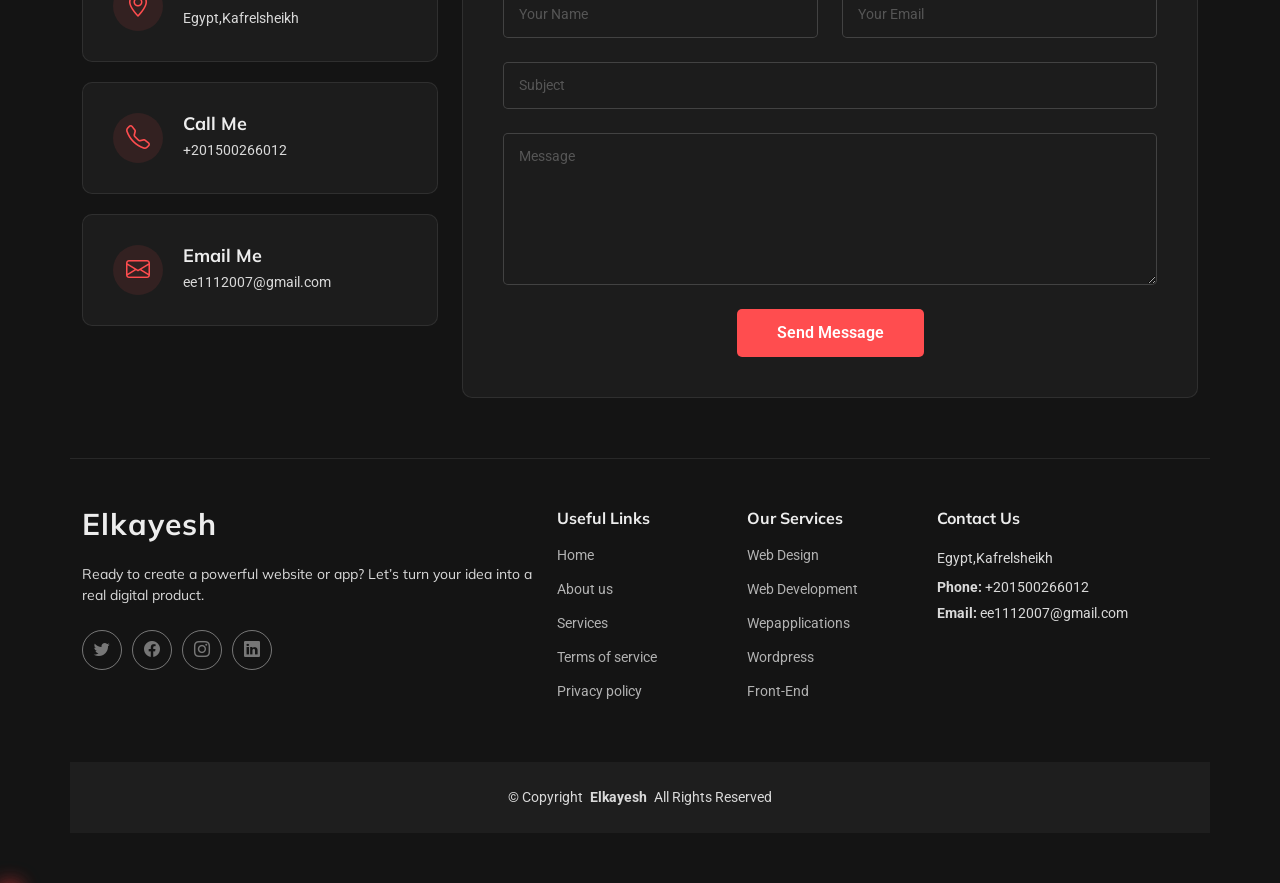
==== commit fb802b15: "Update title and comment out favicons" ====
--- a/index.html
+++ b/index.html
@@ -4,13 +4,13 @@
 <head>
   <meta charset="utf-8">
   <meta content="width=device-width, initial-scale=1.0" name="viewport">
-  <title>Index - Craftivo Bootstrap Template</title>
+  <title>Eslam Elkayesh</title>
   <meta name="description" content="">
   <meta name="keywords" content="">
 
   <!-- Favicons -->
-  <link href="assets/img/favicon.png" rel="icon">
-  <link href="assets/img/apple-touch-icon.png" rel="apple-touch-icon">
+<!--   <link href="assets/img/favicon.png" rel="icon">
+  <link href="assets/img/apple-touch-icon.png" rel="apple-touch-icon"> -->
 
   <!-- Fonts -->
   <link href="https://fonts.googleapis.com" rel="preconnect">
--- a/assets/css/main.css
+++ b/assets/css/main.css
@@ -2061,8 +2061,9 @@
   left: 0;
   right: 0;
   bottom: 0;
-  background: linear-gradient(to bottom, transparent 0%, rgba(0, 0, 0, 0.8) 100%);
-  opacity: 0;
+  background: transparent;
+  opacity: 1 !important;
+  visibility: visible !important;
   transition: opacity 0.3s ease;
   display: flex;
   flex-direction: column;
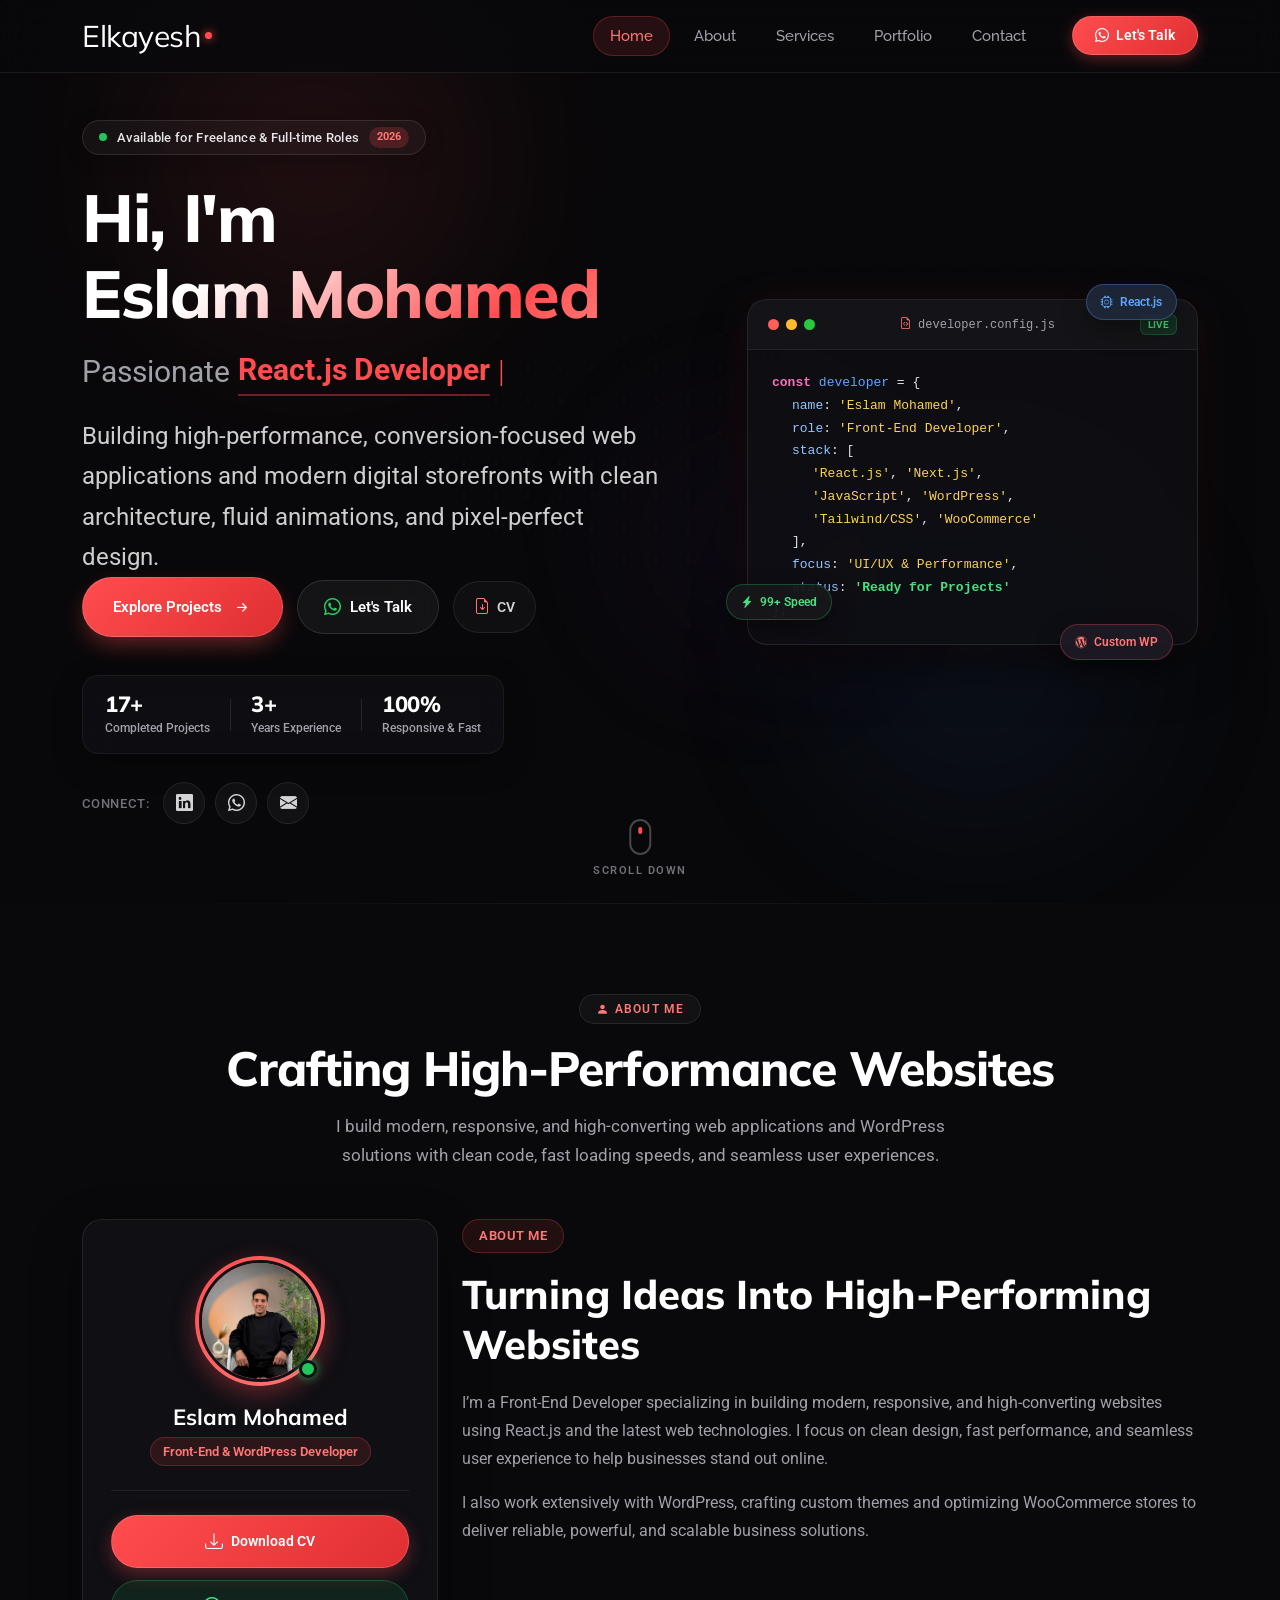
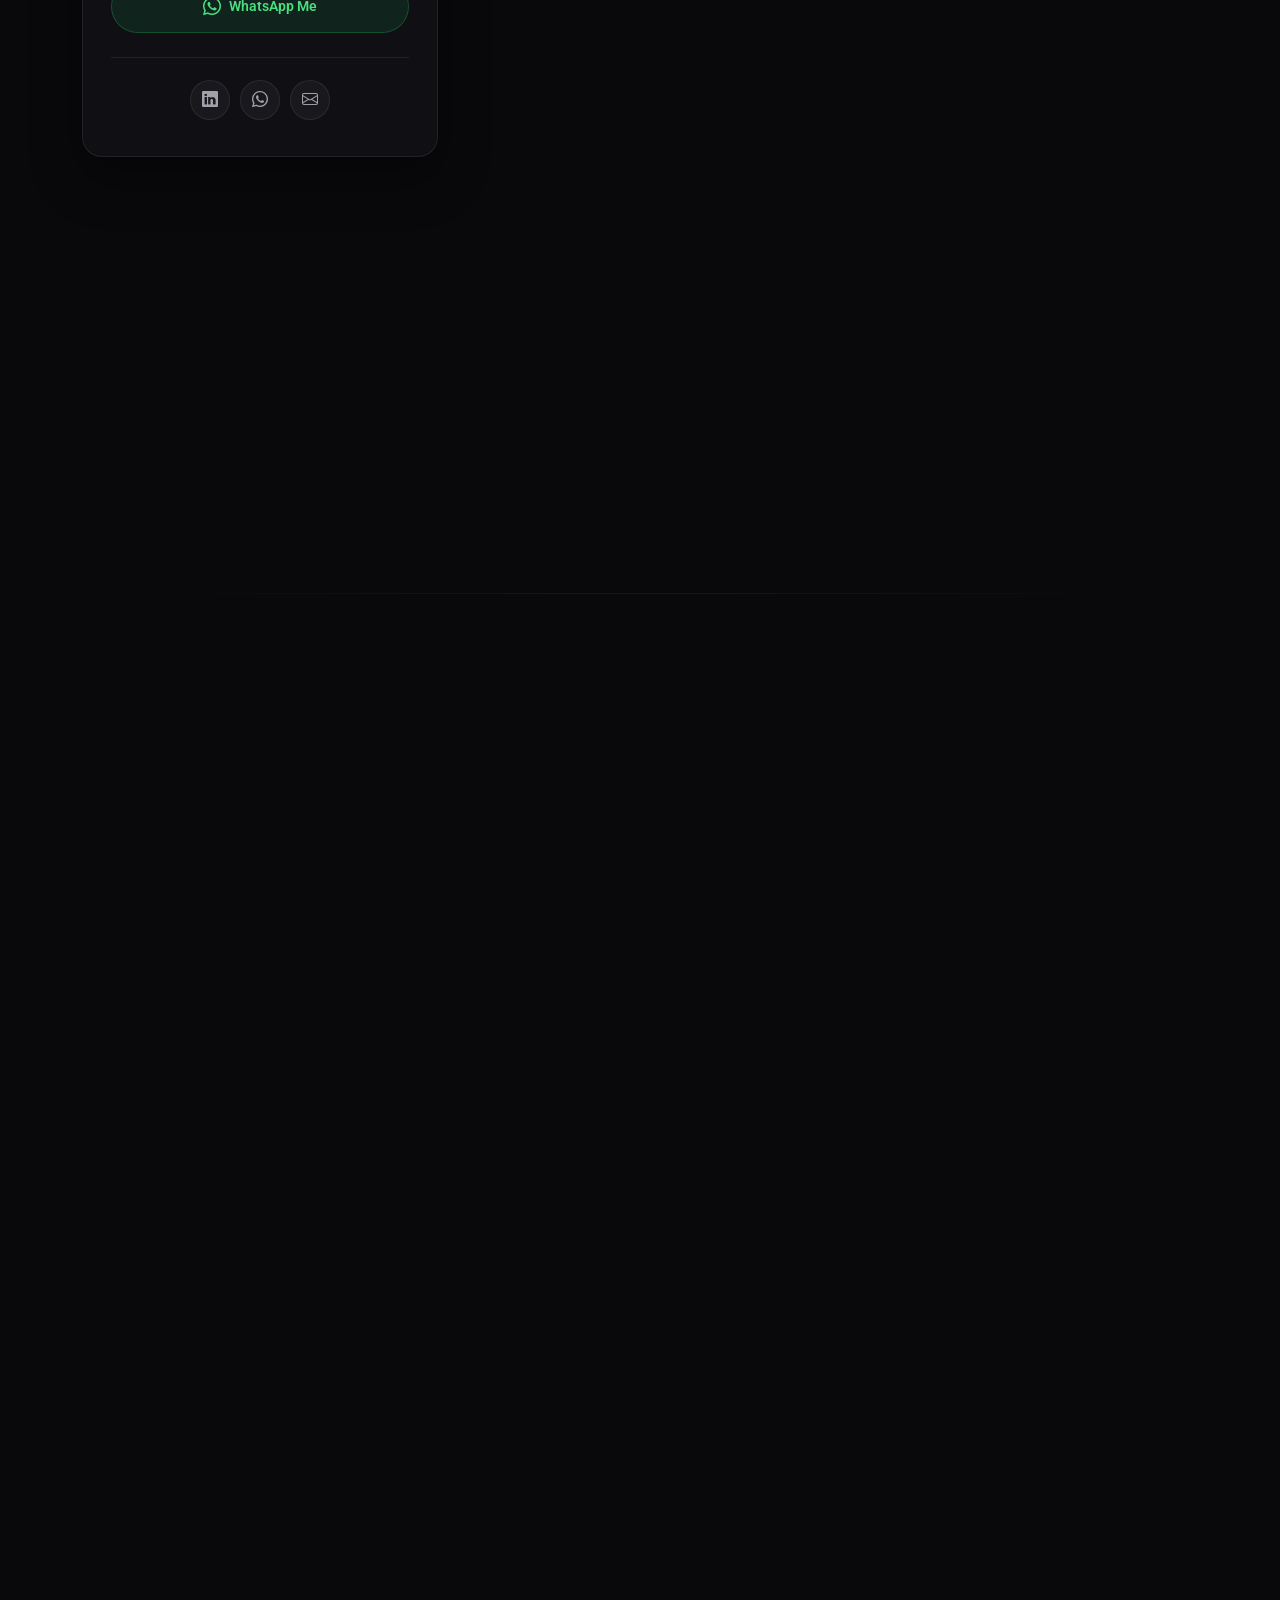
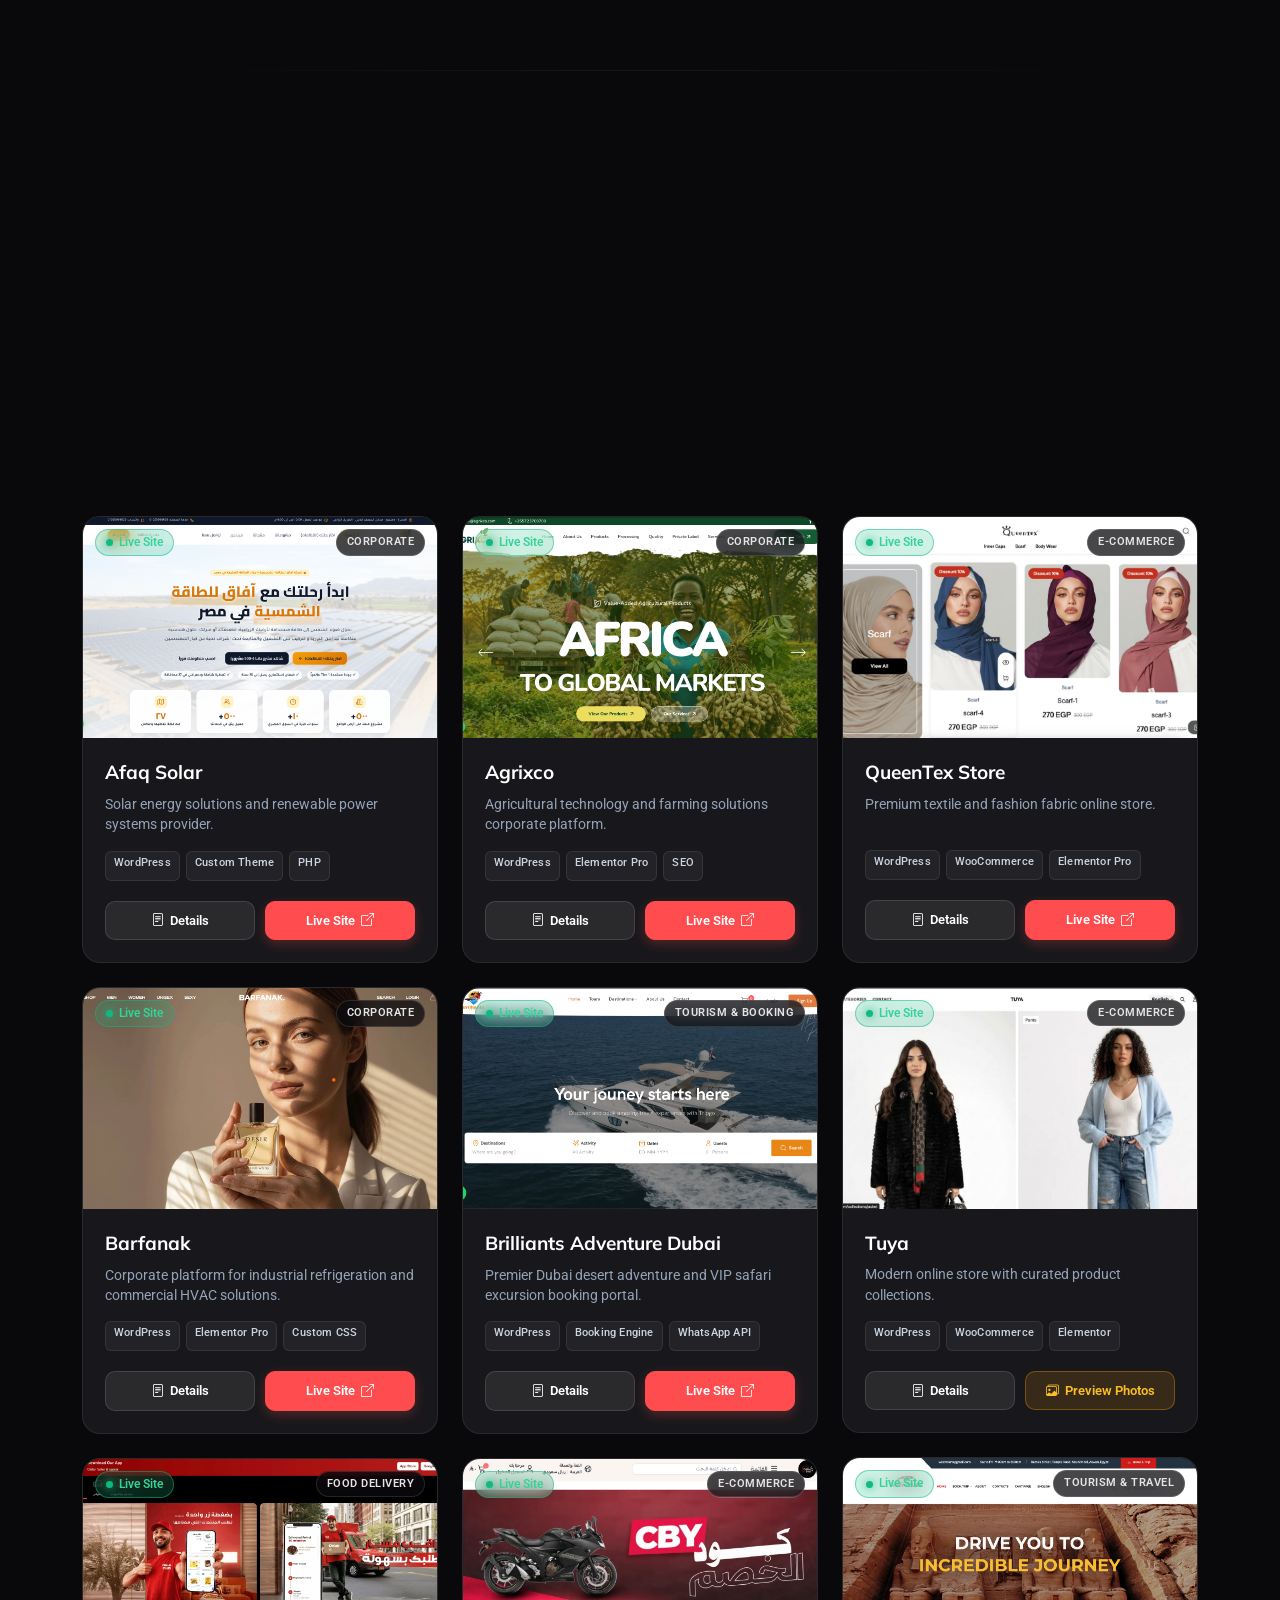
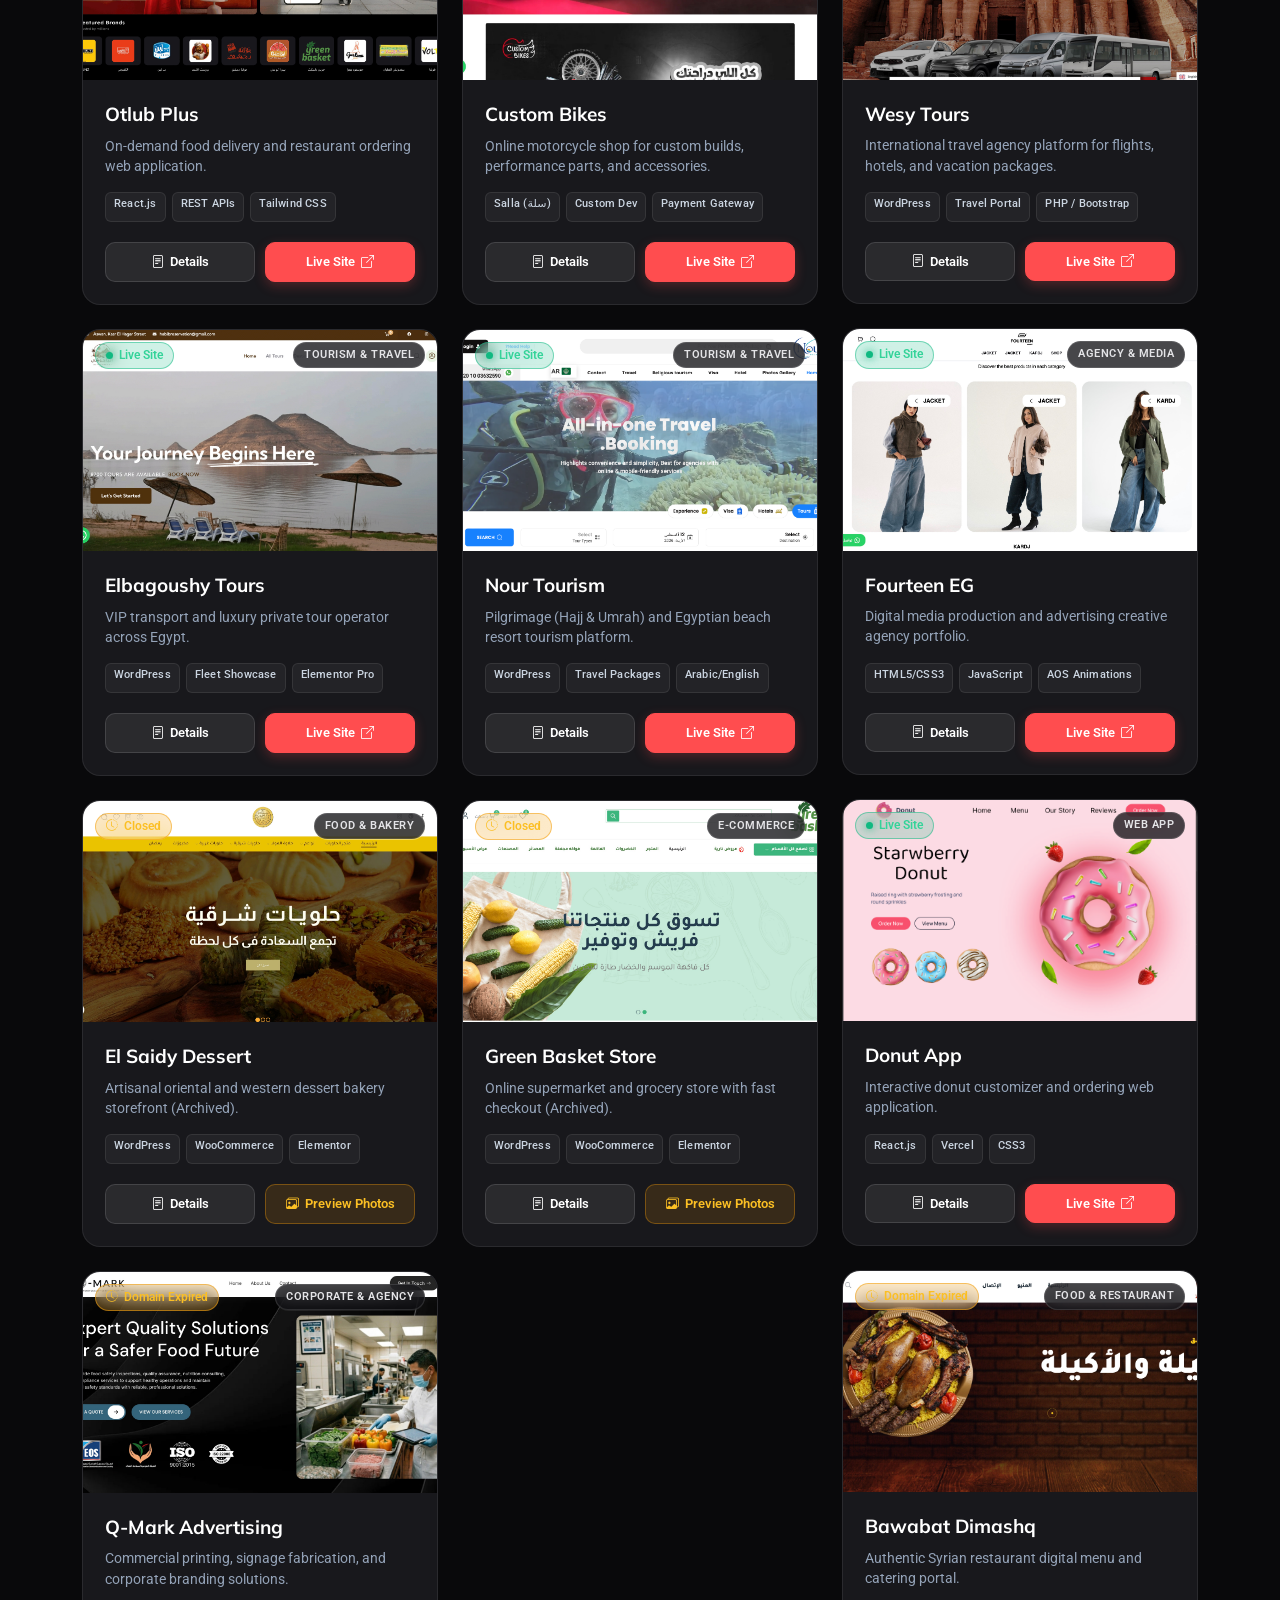
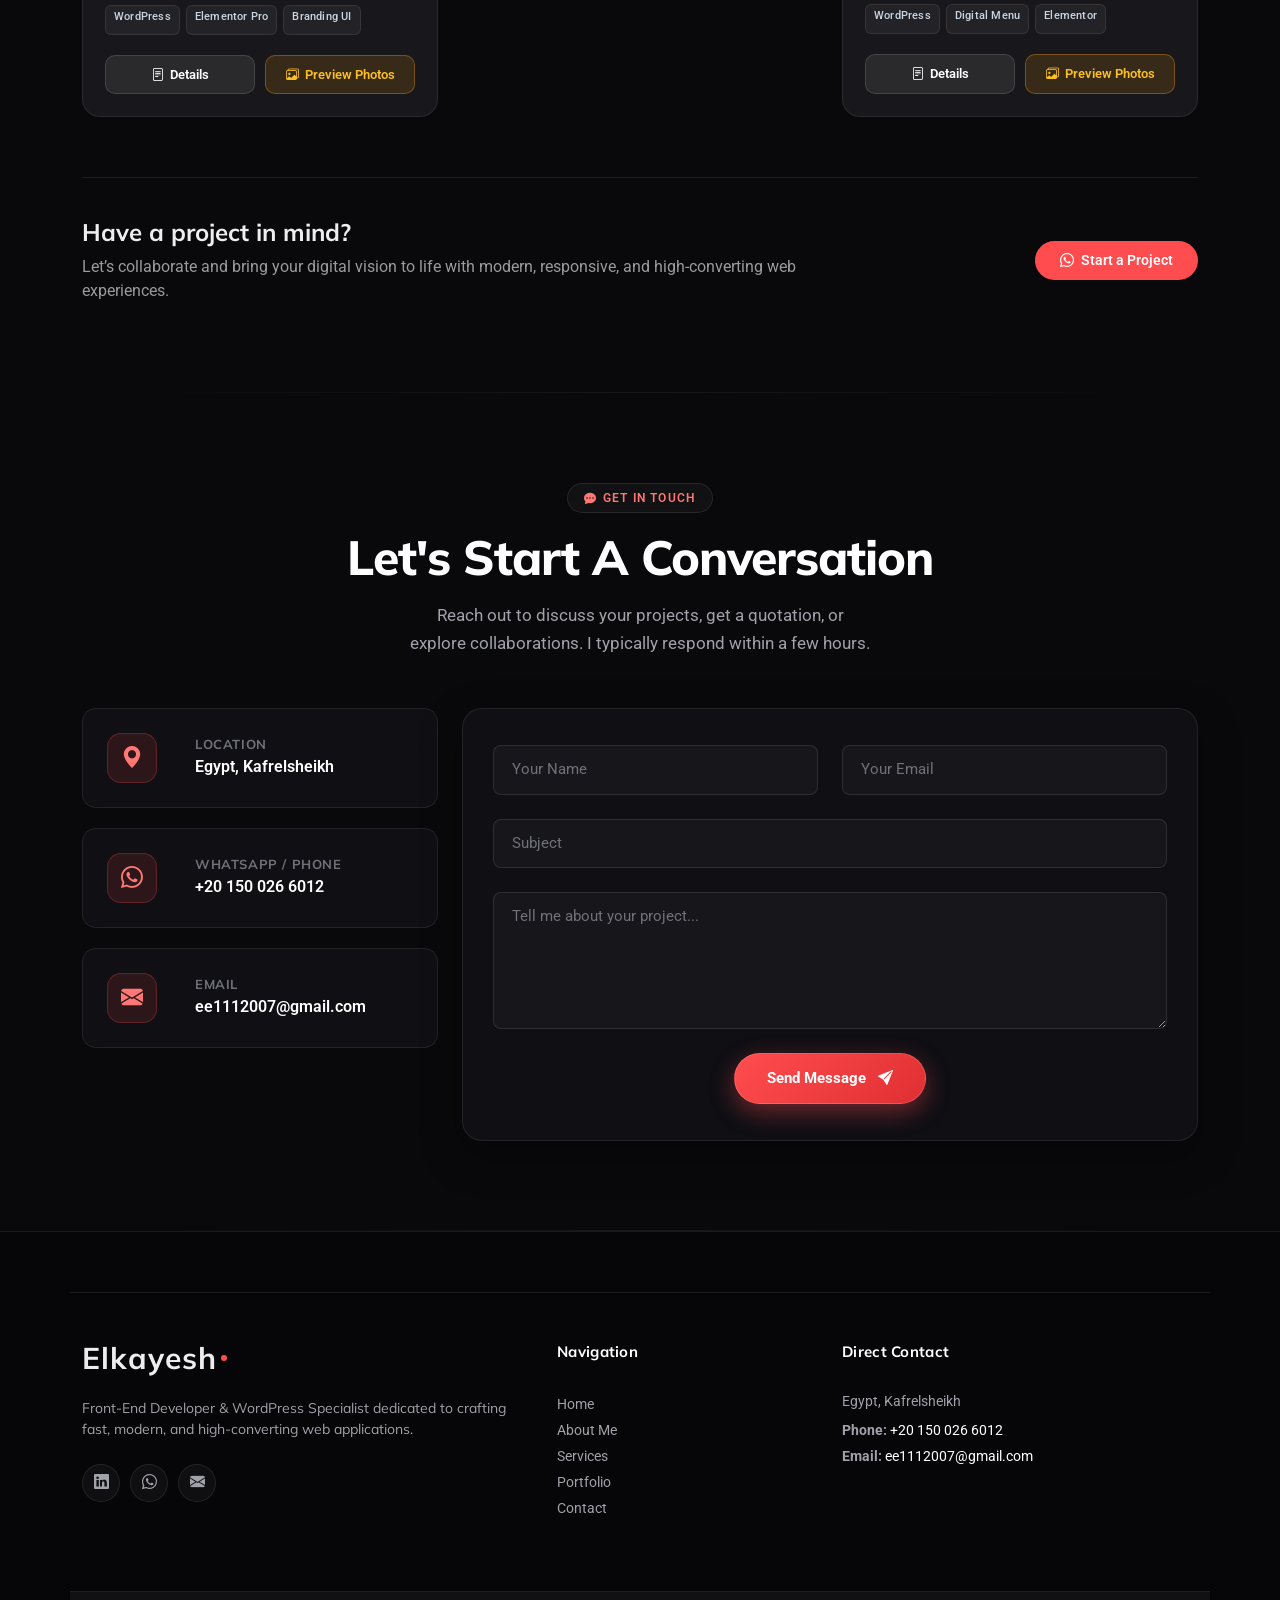
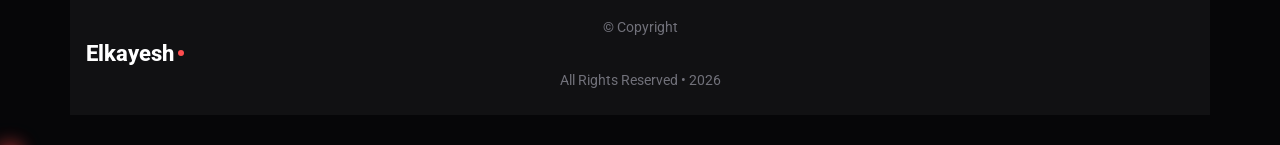
==== commit be9743c8: "feat: modernize portfolio UI/UX, add new projects showcase, and dynamic details page" ====
--- a/index.html
+++ b/index.html
@@ -9,8 +9,8 @@
   <meta name="keywords" content="">
 
   <!-- Favicons -->
-<!--   <link href="assets/img/favicon.png" rel="icon">
-  <link href="assets/img/apple-touch-icon.png" rel="apple-touch-icon"> -->
+  <link href="assets/img/favicon.png" rel="icon">
+  <link href="assets/img/apple-touch-icon.png" rel="apple-touch-icon">
 
   <!-- Fonts -->
   <link href="https://fonts.googleapis.com" rel="preconnect">
@@ -26,6 +26,9 @@
 
   <!-- Main CSS File -->
   <link href="assets/css/main.css" rel="stylesheet">
+  <link href="assets/css/portfolio-pro.css" rel="stylesheet">
+  <link href="assets/css/hero-modern.css" rel="stylesheet">
+  <link href="assets/css/theme-modern.css" rel="stylesheet">
 
   <!-- =======================================================
   * Template Name: Craftivo
@@ -59,7 +62,7 @@
         <i class="mobile-nav-toggle d-xl-none bi bi-list"></i>
       </nav>
 
-      <a class="btn-getstarted" href="#about">Get Started</a>
+      <a class="btn-getstarted" href="https://wa.me/201500266012" target="_blank" rel="noopener noreferrer"><i class="bi bi-whatsapp me-1"></i> Let's Talk</a>
 
     </div>
   </header>
@@ -67,25 +70,152 @@
   <main class="main">
 
     <!-- Hero Section -->
-<section id="hero" class="hero section dark-background parallax">
-
-  <img src="assets/img/profile/max-duzij-qAjJk-un3BI-unsplash.jpg" alt="" class="parallax-bg" data-aos="fade-down" data-aos-delay="200">
-
-
-      <div class="container" data-aos="fade-up" data-aos-delay="100">
-        <div class="row justify-content-center">
-          <div class="col-lg-8 text-center">
-            <h2>Hi, I'm Eslam Mohammed</h2>
-            <p>I'm a <span class="typed" data-typed-items="Developer, Freelancer,Wordpress,Front-end"></span><span class="typed-cursor" aria-hidden="true"></span></p>
-            <div class="social-links">
-              <a href="#"><i class="bi bi-twitter-x"></i></a>
-              <a href="#"><i class="bi bi-facebook"></i></a>
-              <a href="#"><i class="bi bi-instagram"></i></a>
-              <a href="#"><i class="bi bi-linkedin"></i></a>
-            </div>
-          </div>
-        </div>
+    <section id="hero" class="hero section dark-background modern-hero">
+
+      <!-- Dynamic Ambient Lighting & High-Tech Grid (Pure CSS, 0 HTTP requests, GPU accelerated) -->
+      <div class="hero-ambient-bg">
+        <div class="ambient-glow glow-1"></div>
+        <div class="ambient-glow glow-2"></div>
+        <div class="ambient-glow glow-3"></div>
+        <div class="hero-tech-grid"></div>
       </div>
+
+      <div class="container hero-container" data-aos="fade-up" data-aos-delay="100">
+        <div class="row align-items-center gy-5 hero-main-row">
+
+          <!-- Left Column: Content & Call to Actions -->
+          <div class="col-lg-7 text-lg-start text-center hero-content-col">
+
+            <!-- Live Status Pill -->
+            <div class="hero-status-pill" data-aos="fade-down" data-aos-delay="150">
+              <span class="status-pulse-dot"></span>
+              <span class="status-text">Available for Freelance & Full-time Roles</span>
+              <span class="status-badge-year">2026</span>
+            </div>
+
+            <!-- Main Headline -->
+            <h1 class="hero-headline" data-aos="fade-up" data-aos-delay="200">
+              Hi, I'm <span class="hero-name-gradient">Eslam Mohamed</span>
+            </h1>
+
+            <!-- Role with Enhanced Typed.js -->
+            <div class="hero-typing-wrap" data-aos="fade-up" data-aos-delay="250">
+              <span class="typing-prefix">Passionate</span>
+              <span class="typed" data-typed-items="React.js Developer,Front-End Engineer,WordPress Specialist,UI/UX Craftsman"></span>
+              <span class="typed-cursor" aria-hidden="true"></span>
+            </div>
+
+            <!-- Value Proposition Description -->
+            <p class="hero-description" data-aos="fade-up" data-aos-delay="300">
+              Building high-performance, conversion-focused web applications and modern digital storefronts with clean architecture, fluid animations, and pixel-perfect design.
+            </p>
+
+            <!-- Action Buttons (Dual CTA Strategy) -->
+            <div class="hero-cta-group" data-aos="fade-up" data-aos-delay="350">
+              <a href="#portfolio" class="btn-hero-primary">
+                <span>Explore Projects</span>
+                <i class="bi bi-arrow-right-short"></i>
+              </a>
+              <a href="https://wa.me/201500266012" target="_blank" rel="noopener noreferrer" class="btn-hero-secondary">
+                <i class="bi bi-whatsapp"></i>
+                <span>Let's Talk</span>
+              </a>
+              <a href="assets/CV Eslam Mohamed2026.pdf" download class="btn-hero-glass" title="Download Resume">
+                <i class="bi bi-file-earmark-arrow-down"></i>
+                <span>CV</span>
+              </a>
+            </div>
+
+            <!-- Trust & Quick Metric Strip -->
+            <div class="hero-metrics-strip" data-aos="fade-up" data-aos-delay="400">
+              <div class="metric-item">
+                <div class="metric-number">17+</div>
+                <div class="metric-label">Completed Projects</div>
+              </div>
+              <div class="metric-divider"></div>
+              <div class="metric-item">
+                <div class="metric-number">3+</div>
+                <div class="metric-label">Years Experience</div>
+              </div>
+              <div class="metric-divider"></div>
+              <div class="metric-item">
+                <div class="metric-number">100%</div>
+                <div class="metric-label">Responsive & Fast</div>
+              </div>
+            </div>
+
+            <!-- Social Icons Row -->
+            <div class="hero-socials" data-aos="fade-up" data-aos-delay="450">
+              <span class="socials-label">Connect:</span>
+              <div class="social-links-pills">
+                <a href="https://www.linkedin.com/in/eslam-elkayesh-6a0564281" target="_blank" rel="noopener noreferrer" title="LinkedIn" aria-label="LinkedIn Profile">
+                  <i class="bi bi-linkedin"></i>
+                </a>
+                <a href="https://wa.me/201500266012" target="_blank" rel="noopener noreferrer" title="WhatsApp" aria-label="WhatsApp Contact">
+                  <i class="bi bi-whatsapp"></i>
+                </a>
+                <a href="mailto:ee1112007@gmail.com" title="Email" aria-label="Send Email">
+                  <i class="bi bi-envelope-fill"></i>
+                </a>
+              </div>
+            </div>
+
+          </div>
+
+          <!-- Right Column: Interactive Modern Developer Showcase Card -->
+          <div class="col-lg-5 hero-visual-col" data-aos="fade-left" data-aos-delay="250">
+            <div class="hero-dev-card">
+              <!-- Terminal / Editor Header -->
+              <div class="dev-card-header">
+                <div class="window-controls">
+                  <span class="ctrl-dot dot-close"></span>
+                  <span class="ctrl-dot dot-min"></span>
+                  <span class="ctrl-dot dot-max"></span>
+                </div>
+                <div class="window-title">
+                  <i class="bi bi-file-earmark-code"></i> developer.config.js
+                </div>
+                <div class="window-badge">Live</div>
+              </div>
+
+              <!-- Code Snippet / Interactive Visual -->
+              <div class="dev-card-body">
+                <div class="code-line"><span class="code-kw">const</span> <span class="code-var">developer</span> = {</div>
+                <div class="code-line indent-1"><span class="code-prop">name</span>: <span class="code-str">'Eslam Mohamed'</span>,</div>
+                <div class="code-line indent-1"><span class="code-prop">role</span>: <span class="code-str">'Front-End Developer'</span>,</div>
+                <div class="code-line indent-1"><span class="code-prop">stack</span>: [</div>
+                <div class="code-line indent-2"><span class="code-str">'React.js'</span>, <span class="code-str">'Next.js'</span>,</div>
+                <div class="code-line indent-2"><span class="code-str">'JavaScript'</span>, <span class="code-str">'WordPress'</span>,</div>
+                <div class="code-line indent-2"><span class="code-str">'Tailwind/CSS'</span>, <span class="code-str">'WooCommerce'</span></div>
+                <div class="code-line indent-1">],</div>
+                <div class="code-line indent-1"><span class="code-prop">focus</span>: <span class="code-str">'UI/UX & Performance'</span>,</div>
+                <div class="code-line indent-1"><span class="code-prop">status</span>: <span class="code-str highlight-green">'Ready for Projects'</span></div>
+                <div class="code-line">};</div>
+              </div>
+
+              <!-- Floating Micro Badges -->
+              <div class="floating-tech-badge badge-react">
+                <i class="bi bi-cpu"></i> React.js
+              </div>
+              <div class="floating-tech-badge badge-speed">
+                <i class="bi bi-lightning-charge-fill"></i> 99+ Speed
+              </div>
+              <div class="floating-tech-badge badge-wp">
+                <i class="bi bi-wordpress"></i> Custom WP
+              </div>
+            </div>
+          </div>
+
+        </div>
+      </div>
+
+      <!-- Smooth Scroll Indicator at Bottom -->
+      <a href="#about" class="hero-scroll-indicator" aria-label="Scroll to About section">
+        <div class="scroll-mouse">
+          <div class="scroll-wheel"></div>
+        </div>
+        <span class="scroll-text">Scroll Down</span>
+      </a>
 
     </section><!-- /Hero Section -->
 
@@ -94,11 +224,9 @@
 
       <!-- Section Title -->
       <div class="container section-title" data-aos="fade-up">
-        <span class="subtitle">About Me</span>
-        <h2>About Me</h2>
-        <p>I’m a Front-End Developer specializing in React.js and modern web technologies. 
-          I build responsive, high-performance websites with clean design and great user experience. 
-          I also work with WordPress to create powerful business websites using premium themes and plugins.</p>
+        <span class="subtitle"><i class="bi bi-person-fill"></i> About Me</span>
+        <h2>Crafting High-Performance Websites</h2>
+        <p>I build modern, responsive, and high-converting web applications and WordPress solutions with clean code, fast loading speeds, and seamless user experiences.</p>
       </div><!-- End Section Title -->
 
       <div class="container" data-aos="fade-up" data-aos-delay="100">
@@ -108,67 +236,65 @@
             <div class="profile-card">
               <div class="profile-header">
                 <div class="profile-avatar">
-                  <img src="assets/img/profile/IMG_5030.jpg" class="img-fluid" alt="">
+                  <img src="assets/img/profile/IMG_5030.jpg" class="img-fluid" alt="Eslam Mohamed" loading="lazy">
                   <div class="status-indicator"></div>
                 </div>
                 <h3>Eslam Mohamed</h3>
-                <span class="role">Front-End Developer</span>
-
-              </div>
-
-   
+                <span class="role">Front-End & WordPress Developer</span>
+              </div>
 
               <div class="profile-actions">
-                <a href="assets/CV Eslam Mohamed2026.pdf" class="btn-primary"><i class="bi bi-download"></i> Download CV</a>
-<a href="https://wa.me/201500266012" target="_blank" class="btn-secondary">
-  <i class="bi bi-whatsapp"></i> WhatsApp Me
-</a>              </div>
+                <a href="assets/CV Eslam Mohamed2026.pdf" download class="btn-primary">
+                  <i class="bi bi-download"></i> Download CV
+                </a>
+                <a href="https://wa.me/201500266012" target="_blank" rel="noopener noreferrer" class="btn-secondary">
+                  <i class="bi bi-whatsapp"></i> WhatsApp Me
+                </a>
+              </div>
 
               <div class="social-connect">
-                <a href="www.linkedin.com/in/eslam-elkayesh-6a0564281"><i class="bi bi-linkedin"></i></a>
-                <a href="#"><i class="bi bi-facebook"></i></a>
-                <a href="#"><i class="bi bi-instagram"></i></a>
+                <a href="https://www.linkedin.com/in/eslam-elkayesh-6a0564281" target="_blank" rel="noopener noreferrer" title="LinkedIn" aria-label="LinkedIn Profile"><i class="bi bi-linkedin"></i></a>
+                <a href="https://wa.me/201500266012" target="_blank" rel="noopener noreferrer" title="WhatsApp" aria-label="WhatsApp Contact"><i class="bi bi-whatsapp"></i></a>
+                <a href="mailto:ee1112007@gmail.com" title="Email" aria-label="Send Email"><i class="bi bi-envelope"></i></a>
               </div>
             </div>
           </div>
 
           <div class="col-lg-8" data-aos="fade-left" data-aos-delay="200">
             <div class="content-wrapper">
-            <div class="bio-section">
-  <div class="section-tag">About Me</div>
-  <h2>Turning Ideas Into High-Performing Websites</h2>
-  
-  <p>
-    I’m a Front-End Developer specializing in building modern, responsive, and high-converting websites using React.js and the latest web technologies. I focus on clean design, fast performance, and seamless user experience to help businesses stand out online.
-  </p>
-  
-  <p>
-    I also work with WordPress, customizing premium themes and plugins to deliver powerful, fully functional websites. My goal is simple — create digital solutions that drive results, attract users, and grow your brand.
-  </p>
-</div>
+              <div class="bio-section">
+                <div class="section-tag">About Me</div>
+                <h2>Turning Ideas Into High-Performing Websites</h2>
+                <p>
+                  I’m a Front-End Developer specializing in building modern, responsive, and high-converting websites using React.js and the latest web technologies. I focus on clean design, fast performance, and seamless user experience to help businesses stand out online.
+                </p>
+                <p>
+                  I also work extensively with WordPress, crafting custom themes and optimizing WooCommerce stores to deliver reliable, powerful, and scalable business solutions.
+                </p>
+              </div>
 
               <div class="details-grid">
                 <div class="detail-item" data-aos="fade-up" data-aos-delay="250">
                   <i class="bi bi-briefcase"></i>
                   <div class="detail-content">
                     <span>Experience</span>
-                    <strong>3+ Years</strong>
+                    <strong>3+ Years Professional</strong>
                   </div>
                 </div>
 
                 <div class="detail-item" data-aos="fade-up" data-aos-delay="300">
                   <i class="bi bi-mortarboard"></i>
                   <div class="detail-content">
-                    <span>Degree</span>
-                    <strong>Student </strong>
+                    <span>Specialization</span>
+                    <strong>Computer Science</strong>
                   </div>
                 </div>
 
                 <div class="detail-item" data-aos="fade-up" data-aos-delay="350">
                   <i class="bi bi-geo-alt"></i>
                   <div class="detail-content">
-                    <span>Based In</span>
-                    <strong>Egypt</strong>
+                    <span>Location</span>
+                    <strong>Egypt (Remote Ready)</strong>
                   </div>
                 </div>
 
@@ -183,8 +309,8 @@
                 <div class="detail-item" data-aos="fade-up" data-aos-delay="150">
                   <i class="bi bi-phone"></i>
                   <div class="detail-content">
-                    <span>Phone</span>
-                    <strong>+201500266012</strong>
+                    <span>Phone / WhatsApp</span>
+                    <strong>+20 150 026 6012</strong>
                   </div>
                 </div>
 
@@ -192,11 +318,30 @@
                   <i class="bi bi-calendar-check"></i>
                   <div class="detail-content">
                     <span>Availability</span>
-                    <strong>Open to Work</strong>
+                    <strong>Open to Freelance & Full-time</strong>
                   </div>
                 </div>
               </div>
 
+              <!-- Tech Stack & Core Competencies Cloud -->
+              <div class="about-tech-stack" data-aos="fade-up" data-aos-delay="250">
+                <h4><i class="bi bi-cpu-fill"></i> Core Technologies & Tools</h4>
+                <div class="tech-pills-wrap">
+                  <span class="tech-pill-item"><i class="bi bi-check2-circle"></i> React.js</span>
+                  <span class="tech-pill-item"><i class="bi bi-check2-circle"></i> Next.js</span>
+                  <span class="tech-pill-item"><i class="bi bi-check2-circle"></i> JavaScript (ES6+)</span>
+                  <span class="tech-pill-item"><i class="bi bi-check2-circle"></i> WordPress (Custom Themes)</span>
+                  <span class="tech-pill-item"><i class="bi bi-check2-circle"></i> WooCommerce</span>
+                  <span class="tech-pill-item"><i class="bi bi-check2-circle"></i> Elementor Pro</span>
+                  <span class="tech-pill-item"><i class="bi bi-check2-circle"></i> Tailwind CSS</span>
+                  <span class="tech-pill-item"><i class="bi bi-check2-circle"></i> Bootstrap 5</span>
+                  <span class="tech-pill-item"><i class="bi bi-check2-circle"></i> HTML5 & CSS3</span>
+                  <span class="tech-pill-item"><i class="bi bi-check2-circle"></i> RESTful APIs</span>
+                  <span class="tech-pill-item"><i class="bi bi-check2-circle"></i> Git & GitHub</span>
+                  <span class="tech-pill-item"><i class="bi bi-check2-circle"></i> Performance & Web Vitals</span>
+                </div>
+              </div>
+
             </div>
           </div>
         </div>
@@ -207,349 +352,832 @@
 
 
     <!-- Services Section -->
-   <!-- Services Section -->
-<section id="services" class="services section">
-
-  <!-- Section Title -->
-  <div class="container section-title" data-aos="fade-up">
-    <span class="subtitle">Services</span>
-    <h2>What I Do</h2>
-    <p>
-      I provide high-quality web solutions focused on performance, design, and real business results. Specialized in WordPress, Front-End development, and modern web applications.
-    </p>
-  </div>
-
-  <div class="container" data-aos="fade-up" data-aos-delay="100">
-
-    <div class="row gy-4">
-
-      <!-- WordPress -->
-      <div class="col-lg-4 col-md-6" data-aos="zoom-in">
-        <div class="service-item featured">
-          <div class="featured-tag">Top Service</div>
-          <div class="icon-wrapper">
-            <i class="bi bi-wordpress"></i>
-          </div>
-          <h4>WordPress Development</h4>
-          <p>
-            Building professional websites using premium themes & plugins, full customization, speed optimization, and business-ready solutions.
-          </p>
-        </div>
+    <!-- Services Section -->
+    <section id="services" class="services section">
+
+      <!-- Section Title -->
+      <div class="container section-title" data-aos="fade-up">
+        <span class="subtitle"><i class="bi bi-gear-wide-connected"></i> My Services</span>
+        <h2>Specialized Solutions For Your Business</h2>
+        <p>
+          Delivering high-converting digital products tailored to your needs — from custom React web apps to turnkey WooCommerce online stores.
+        </p>
       </div>
 
-      <!-- Frontend / React -->
-      <div class="col-lg-4 col-md-6" data-aos="zoom-in">
-        <div class="service-item">
-          <div class="icon-wrapper">
-            <i class="bi bi-code-slash"></i>
-          </div>
-          <h4>Front-End Development</h4>
-          <p>
-            Creating responsive, modern, and high-performance websites using React.js, HTML, CSS, and JavaScript with clean UI/UX.
-          </p>
-        </div>
+      <div class="container" data-aos="fade-up" data-aos-delay="100">
+
+        <div class="row gy-4">
+
+          <!-- WordPress -->
+          <div class="col-lg-4 col-md-6" data-aos="zoom-in" data-aos-delay="150">
+            <div class="service-item featured">
+              <div class="featured-tag">Top Service</div>
+              <div class="icon-wrapper">
+                <i class="bi bi-wordpress"></i>
+              </div>
+              <h4>WordPress & WooCommerce</h4>
+              <p>
+                Building high-converting online stores and business platforms using custom themes, Elementor Pro, and speed optimization.
+              </p>
+              <ul class="service-features-list">
+                <li><i class="bi bi-check-circle-fill"></i> Custom Theme & Layout Design</li>
+                <li><i class="bi bi-check-circle-fill"></i> Complete WooCommerce Setup</li>
+                <li><i class="bi bi-check-circle-fill"></i> Multi-language & Payment Gateways</li>
+                <li><i class="bi bi-check-circle-fill"></i> Speed Optimization & Security</li>
+              </ul>
+            </div>
+          </div>
+
+          <!-- Frontend / React -->
+          <div class="col-lg-4 col-md-6" data-aos="zoom-in" data-aos-delay="200">
+            <div class="service-item">
+              <div class="icon-wrapper">
+                <i class="bi bi-code-slash"></i>
+              </div>
+              <h4>Front-End & React.js</h4>
+              <p>
+                Creating modern, fast, and interactive web applications with clean component architecture and fluid animations.
+              </p>
+              <ul class="service-features-list">
+                <li><i class="bi bi-check-circle-fill"></i> Modern React & Component Design</li>
+                <li><i class="bi bi-check-circle-fill"></i> Responsive Mobile-First Interfaces</li>
+                <li><i class="bi bi-check-circle-fill"></i> Core Web Vitals & Fast Loading</li>
+                <li><i class="bi bi-check-circle-fill"></i> Interactive UI Micro-animations</li>
+              </ul>
+            </div>
+          </div>
+
+          <!-- Web Apps -->
+          <div class="col-lg-4 col-md-6" data-aos="zoom-in" data-aos-delay="250">
+            <div class="service-item">
+              <div class="icon-wrapper">
+                <i class="bi bi-laptop"></i>
+              </div>
+              <h4>Web Apps & Landing Pages</h4>
+              <p>
+                Developing dynamic single-page applications and high-impact landing pages designed to drive conversions.
+              </p>
+              <ul class="service-features-list">
+                <li><i class="bi bi-check-circle-fill"></i> High-Converting Landing Pages</li>
+                <li><i class="bi bi-check-circle-fill"></i> RESTful API & Dynamic State</li>
+                <li><i class="bi bi-check-circle-fill"></i> Cross-Browser & Cross-Device UI</li>
+                <li><i class="bi bi-check-circle-fill"></i> SEO & Search Visibility Ready</li>
+              </ul>
+            </div>
+          </div>
+
+        </div>
+
+        <!-- CTA -->
+        <div class="row mt-5">
+          <div class="col-12">
+            <div class="cta-box" data-aos="fade-up" data-aos-delay="200">
+              <div class="row align-items-center gy-4">
+                <div class="col-lg-8">
+                  <h3>Let’s Build Your Next Digital Product</h3>
+                  <p>
+                    Have a new project or want to upgrade your current website? Let’s collaborate to turn your vision into reality.
+                  </p>
+                </div>
+                <div class="col-lg-4 text-lg-end text-center">
+                  <a href="https://wa.me/201500266012" target="_blank" rel="noopener noreferrer" class="cta-btn">
+                    <i class="bi bi-whatsapp"></i> Start a Project
+                  </a>
+                </div>
+              </div>
+            </div>
+          </div>
+        </div>
+
       </div>
 
-      <!-- Web Apps -->
-      <div class="col-lg-4 col-md-6" data-aos="zoom-in">
-        <div class="service-item">
-          <div class="icon-wrapper">
-            <i class="bi bi-laptop"></i>
-          </div>
-          <h4>Web Applications</h4>
-          <p>
-            Developing dynamic web apps using modern technologies with smooth performance and scalable structure.
-          </p>
-        </div>
-      </div>
-
-    </div>
-
-    <!-- CTA -->
-    <div class="row mt-5">
-      <div class="col-12">
-        <div class="cta-box">
-          <div class="row align-items-center">
-            <div class="col-lg-8">
-              <h3>Let’s Build Your Next Project</h3>
-              <p>
-                Ready to create a powerful website or app? Let’s turn your idea into a real digital product.
-              </p>
-            </div>
-            <div class="col-lg-4 text-lg-end text-center">
-              <a href="https://wa.me/201500266012" target="_blank" class="cta-btn">
-                Start Now
-              </a>
-            </div>
-          </div>
-        </div>
-      </div>
-    </div>
-
-  </div>
-
-</section><!-- /Services Section -->
+    </section><!-- /Services Section -->
 
 <!-- Portfolio Section -->
 <section id="portfolio" class="portfolio section">
   <!-- Section Title -->
   <div class="container section-title" data-aos="fade-up">
-    <span class="subtitle">Portfolio</span>
-    <h2>Portfolio</h2>
-    <p>Explore my recent projects spanning WordPress, React.js, and full web applications. Each project showcases creativity, strategy, and development excellence.</p>
+    <span class="subtitle">Portfolio Showcase</span>
+    <h2>Featured Projects</h2>
+    <p>Explore my recent client projects spanning E-Commerce, Tourism Portals, Corporate Platforms, and Food Delivery. Each project highlights responsive design, fast performance, and tailored user experience.</p>
   </div>
 
-  <div class="container" data-aos="fade-up" data-aos-delay="100">
-    <!-- Portfolio Items -->
-    <div class="row gy-4" data-aos="fade-up" data-aos-delay="300">
-      
-      <div class="col-lg-4 col-md-6 portfolio-item">
-        <div class="portfolio-card">
-          <div class="portfolio-image-container">
-            <img src="assets/img/portfolio/greenbasket.jpg" alt="Green Basket Store" class="img-fluid" loading="lazy">
-            <div class="portfolio-overlay">
-              <div class="portfolio-info">
-                <h4>Green Basket Store</h4>
-              </div>
-              <div class="portfolio-actions">
-                <a href="https://greenbasketstore.com" target="_blank" title="View Website" style="width: auto; padding: 0 20px; border-radius: 20px;">
-                  <span style="font-size: 14px; font-weight: 600; margin-right: 5px;">View</span>
-                  <i class="bi bi-box-arrow-up-right"></i>
-                </a>
-              </div>
-            </div>
-          </div>
+  <div class="container portfolio-pro-container" data-aos="fade-up" data-aos-delay="100">
+
+    <div class="isotope-layout" data-default-filter="*" data-layout="masonry" data-sort="original-order">
+
+      <!-- Category Filter Tabs -->
+      <ul class="portfolio-filter-nav isotope-filters" data-aos="fade-up" data-aos-delay="150">
+        <li data-filter="*" class="filter-btn filter-active">All Projects <span class="count-badge">17</span></li>
+        <li data-filter=".filter-ecommerce" class="filter-btn">E-Commerce <span class="count-badge">4</span></li>
+        <li data-filter=".filter-tourism" class="filter-btn">Tourism & Travel <span class="count-badge">4</span></li>
+        <li data-filter=".filter-corporate" class="filter-btn">Corporate & Agency <span class="count-badge">5</span></li>
+        <li data-filter=".filter-food" class="filter-btn">Food & Delivery <span class="count-badge">3</span></li>
+        <li data-filter=".filter-webapp" class="filter-btn">Web Apps <span class="count-badge">1</span></li>
+      </ul>
+
+      <!-- Portfolio Items Grid -->
+      <div class="row gy-4 isotope-container" data-aos="fade-up" data-aos-delay="250">
+
+        <!-- 1. Afaq Solar (Live - Custom Theme) -->
+        <div class="col-lg-4 col-md-6 isotope-item filter-corporate">
+          <div class="pro-project-card">
+            <div class="pro-card-image-wrap">
+              <span class="card-status-badge status-live">
+                <span class="status-pulse-dot"></span> Live Site
+              </span>
+              <span class="card-category-badge">Corporate</span>
+              <img src="assets/img/portfolio/afaq.png" alt="Afaq Solar" loading="lazy">
+              <div class="pro-card-zoom-overlay">
+                <a href="assets/img/portfolio/afaq.png" class="zoom-btn-circle glightbox" data-gallery="portfolio-zoom" title="Afaq Solar - Full Preview">
+                  <i class="bi bi-arrows-fullscreen"></i>
+                </a>
+              </div>
+            </div>
+            <div class="pro-card-body">
+              <h4 class="pro-card-title">
+                <a href="portfolio-details.html?id=afaq">Afaq Solar</a>
+              </h4>
+              <p class="pro-card-tagline">Solar energy solutions and renewable power systems provider.</p>
+              <div class="pro-card-tech">
+                <span class="tech-pill">WordPress</span>
+                <span class="tech-pill">Custom Theme</span>
+                <span class="tech-pill">PHP</span>
+              </div>
+              <div class="pro-card-actions">
+                <a href="portfolio-details.html?id=afaq" class="btn-card-details" title="View Project Case Study">
+                  <i class="bi bi-file-text"></i> Details
+                </a>
+                <a href="https://afaqsolarco.com/" target="_blank" rel="noopener noreferrer" class="btn-card-live" title="Visit Live Website">
+                  <span>Live Site</span> <i class="bi bi-box-arrow-up-right"></i>
+                </a>
+              </div>
+            </div>
+          </div>
+        </div>
+
+        <!-- 2. Agrixco (Live) -->
+        <div class="col-lg-4 col-md-6 isotope-item filter-corporate">
+          <div class="pro-project-card">
+            <div class="pro-card-image-wrap">
+              <span class="card-status-badge status-live">
+                <span class="status-pulse-dot"></span> Live Site
+              </span>
+              <span class="card-category-badge">Corporate</span>
+              <img src="assets/img/portfolio/agrixco.png" alt="Agrixco" loading="lazy">
+              <div class="pro-card-zoom-overlay">
+                <a href="assets/img/portfolio/agrixco.png" class="zoom-btn-circle glightbox" data-gallery="portfolio-zoom" title="Agrixco - Full Preview">
+                  <i class="bi bi-arrows-fullscreen"></i>
+                </a>
+              </div>
+            </div>
+            <div class="pro-card-body">
+              <h4 class="pro-card-title">
+                <a href="portfolio-details.html?id=agrixco">Agrixco</a>
+              </h4>
+              <p class="pro-card-tagline">Agricultural technology and farming solutions corporate platform.</p>
+              <div class="pro-card-tech">
+                <span class="tech-pill">WordPress</span>
+                <span class="tech-pill">Elementor Pro</span>
+                <span class="tech-pill">SEO</span>
+              </div>
+              <div class="pro-card-actions">
+                <a href="portfolio-details.html?id=agrixco" class="btn-card-details" title="View Project Case Study">
+                  <i class="bi bi-file-text"></i> Details
+                </a>
+                <a href="https://agrixco.com" target="_blank" rel="noopener noreferrer" class="btn-card-live" title="Visit Live Website">
+                  <span>Live Site</span> <i class="bi bi-box-arrow-up-right"></i>
+                </a>
+              </div>
+            </div>
+          </div>
+        </div>
+
+        <!-- 3. QueenTex Store (Live) -->
+        <div class="col-lg-4 col-md-6 isotope-item filter-ecommerce">
+          <div class="pro-project-card">
+            <div class="pro-card-image-wrap">
+              <span class="card-status-badge status-live">
+                <span class="status-pulse-dot"></span> Live Site
+              </span>
+              <span class="card-category-badge">E-Commerce</span>
+              <img src="assets/img/portfolio/queentex.png" alt="QueenTex Store" loading="lazy">
+              <div class="pro-card-zoom-overlay">
+                <a href="assets/img/portfolio/queentex.png" class="zoom-btn-circle glightbox" data-gallery="portfolio-zoom" title="QueenTex Store - Full Preview">
+                  <i class="bi bi-arrows-fullscreen"></i>
+                </a>
+              </div>
+            </div>
+            <div class="pro-card-body">
+              <h4 class="pro-card-title">
+                <a href="portfolio-details.html?id=queentex">QueenTex Store</a>
+              </h4>
+              <p class="pro-card-tagline">Premium textile and fashion fabric online store.</p>
+              <div class="pro-card-tech">
+                <span class="tech-pill">WordPress</span>
+                <span class="tech-pill">WooCommerce</span>
+                <span class="tech-pill">Elementor Pro</span>
+              </div>
+              <div class="pro-card-actions">
+                <a href="portfolio-details.html?id=queentex" class="btn-card-details" title="View Project Case Study">
+                  <i class="bi bi-file-text"></i> Details
+                </a>
+                <a href="https://queentexstore.com" target="_blank" rel="noopener noreferrer" class="btn-card-live" title="Visit Live Website">
+                  <span>Live Site</span> <i class="bi bi-box-arrow-up-right"></i>
+                </a>
+              </div>
+            </div>
+          </div>
+        </div>
+
+        <!-- 4. Tuya (Live) -->
+        <div class="col-lg-4 col-md-6 isotope-item filter-ecommerce">
+          <div class="pro-project-card">
+            <div class="pro-card-image-wrap">
+              <span class="card-status-badge status-live">
+                <span class="status-pulse-dot"></span> Live Site
+              </span>
+              <span class="card-category-badge">E-Commerce</span>
+              <img src="assets/img/portfolio/tuya.png" alt="Tuya" loading="lazy">
+              <div class="pro-card-zoom-overlay">
+                <a href="assets/img/portfolio/tuya.png" class="zoom-btn-circle glightbox" data-gallery="portfolio-zoom" title="Tuya - Full Preview">
+                  <i class="bi bi-arrows-fullscreen"></i>
+                </a>
+              </div>
+            </div>
+            <div class="pro-card-body">
+              <h4 class="pro-card-title">
+                <a href="portfolio-details.html?id=tuya">Tuya</a>
+              </h4>
+              <p class="pro-card-tagline">Modern online store with curated product collections.</p>
+              <div class="pro-card-tech">
+                <span class="tech-pill">WordPress</span>
+                <span class="tech-pill">WooCommerce</span>
+                <span class="tech-pill">Elementor</span>
+              </div>
+              <div class="pro-card-actions">
+                <a href="portfolio-details.html?id=tuya" class="btn-card-details" title="View Project Case Study">
+                  <i class="bi bi-file-text"></i> Details
+                </a>
+                <a href="assets/img/portfolio/tuya.png" class="btn-card-archive glightbox" data-gallery="portfolio-gallery" title="Tuya - Visual Preview">
+                  <i class="bi bi-images"></i> <span>Preview Photos</span>
+                </a>
+              </div>
+            </div>
+          </div>
+        </div>
+
+        <!-- 5. Barfanak (Live) -->
+        <div class="col-lg-4 col-md-6 isotope-item filter-corporate">
+          <div class="pro-project-card">
+            <div class="pro-card-image-wrap">
+              <span class="card-status-badge status-live">
+                <span class="status-pulse-dot"></span> Live Site
+              </span>
+              <span class="card-category-badge">Corporate</span>
+              <img src="assets/img/portfolio/barfanak.jpg" alt="Barfanak Industrial" loading="lazy">
+              <div class="pro-card-zoom-overlay">
+                <a href="assets/img/portfolio/barfanak.jpg" class="zoom-btn-circle glightbox" data-gallery="portfolio-zoom" title="Barfanak - Full Preview">
+                  <i class="bi bi-arrows-fullscreen"></i>
+                </a>
+              </div>
+            </div>
+            <div class="pro-card-body">
+              <h4 class="pro-card-title">
+                <a href="portfolio-details.html?id=barfanak">Barfanak</a>
+              </h4>
+              <p class="pro-card-tagline">Corporate platform for industrial refrigeration and commercial HVAC solutions.</p>
+              <div class="pro-card-tech">
+                <span class="tech-pill">WordPress</span>
+                <span class="tech-pill">Elementor Pro</span>
+                <span class="tech-pill">Custom CSS</span>
+              </div>
+              <div class="pro-card-actions">
+                <a href="portfolio-details.html?id=barfanak" class="btn-card-details" title="View Project Case Study">
+                  <i class="bi bi-file-text"></i> Details
+                </a>
+                <a href="https://barfanak.net" target="_blank" rel="noopener noreferrer" class="btn-card-live" title="Visit Live Website">
+                  <span>Live Site</span> <i class="bi bi-box-arrow-up-right"></i>
+                </a>
+              </div>
+            </div>
+          </div>
+        </div>
+
+        <!-- 6. Brilliants Adventure Dubai (Live) -->
+        <div class="col-lg-4 col-md-6 isotope-item filter-tourism">
+          <div class="pro-project-card">
+            <div class="pro-card-image-wrap">
+              <span class="card-status-badge status-live">
+                <span class="status-pulse-dot"></span> Live Site
+              </span>
+              <span class="card-category-badge">Tourism & Booking</span>
+              <img src="assets/img/portfolio/brilliants.png" alt="Brilliants Adventure Dubai" loading="lazy">
+              <div class="pro-card-zoom-overlay">
+                <a href="assets/img/portfolio/brilliants.png" class="zoom-btn-circle glightbox" data-gallery="portfolio-zoom" title="Brilliants Adventure Dubai - Full Preview">
+                  <i class="bi bi-arrows-fullscreen"></i>
+                </a>
+              </div>
+            </div>
+            <div class="pro-card-body">
+              <h4 class="pro-card-title">
+                <a href="portfolio-details.html?id=brilliants">Brilliants Adventure Dubai</a>
+              </h4>
+              <p class="pro-card-tagline">Premier Dubai desert adventure and VIP safari excursion booking portal.</p>
+              <div class="pro-card-tech">
+                <span class="tech-pill">WordPress</span>
+                <span class="tech-pill">Booking Engine</span>
+                <span class="tech-pill">WhatsApp API</span>
+              </div>
+              <div class="pro-card-actions">
+                <a href="portfolio-details.html?id=brilliants" class="btn-card-details" title="View Project Case Study">
+                  <i class="bi bi-file-text"></i> Details
+                </a>
+                <a href="https://brilliantsadventuredubai.ae" target="_blank" rel="noopener noreferrer" class="btn-card-live" title="Visit Live Website">
+                  <span>Live Site</span> <i class="bi bi-box-arrow-up-right"></i>
+                </a>
+              </div>
+            </div>
+          </div>
+        </div>
+
+        <!-- 7. Wesy Tours (Live) -->
+        <div class="col-lg-4 col-md-6 isotope-item filter-tourism">
+          <div class="pro-project-card">
+            <div class="pro-card-image-wrap">
+              <span class="card-status-badge status-live">
+                <span class="status-pulse-dot"></span> Live Site
+              </span>
+              <span class="card-category-badge">Tourism & Travel</span>
+              <img src="assets/img/portfolio/wesytours.jpg" alt="Wesy Tours" loading="lazy">
+              <div class="pro-card-zoom-overlay">
+                <a href="assets/img/portfolio/wesytours.jpg" class="zoom-btn-circle glightbox" data-gallery="portfolio-zoom" title="Wesy Tours - Full Preview">
+                  <i class="bi bi-arrows-fullscreen"></i>
+                </a>
+              </div>
+            </div>
+            <div class="pro-card-body">
+              <h4 class="pro-card-title">
+                <a href="portfolio-details.html?id=wesytours">Wesy Tours</a>
+              </h4>
+              <p class="pro-card-tagline">International travel agency platform for flights, hotels, and vacation packages.</p>
+              <div class="pro-card-tech">
+                <span class="tech-pill">WordPress</span>
+                <span class="tech-pill">Travel Portal</span>
+                <span class="tech-pill">PHP / Bootstrap</span>
+              </div>
+              <div class="pro-card-actions">
+                <a href="portfolio-details.html?id=wesytours" class="btn-card-details" title="View Project Case Study">
+                  <i class="bi bi-file-text"></i> Details
+                </a>
+                <a href="https://wesytours.com" target="_blank" rel="noopener noreferrer" class="btn-card-live" title="Visit Live Website">
+                  <span>Live Site</span> <i class="bi bi-box-arrow-up-right"></i>
+                </a>
+              </div>
+            </div>
+          </div>
+        </div>
+
+        <!-- 8. Otlub Plus (Live) -->
+        <div class="col-lg-4 col-md-6 isotope-item filter-food">
+          <div class="pro-project-card">
+            <div class="pro-card-image-wrap">
+              <span class="card-status-badge status-live">
+                <span class="status-pulse-dot"></span> Live Site
+              </span>
+              <span class="card-category-badge">Food Delivery</span>
+              <img src="assets/img/portfolio/otlubplus.jpg" alt="Otlub Plus" loading="lazy">
+              <div class="pro-card-zoom-overlay">
+                <a href="assets/img/portfolio/otlubplus.jpg" class="zoom-btn-circle glightbox" data-gallery="portfolio-zoom" title="Otlub Plus - Full Preview">
+                  <i class="bi bi-arrows-fullscreen"></i>
+                </a>
+              </div>
+            </div>
+            <div class="pro-card-body">
+              <h4 class="pro-card-title">
+                <a href="portfolio-details.html?id=otlubplus">Otlub Plus</a>
+              </h4>
+              <p class="pro-card-tagline">On-demand food delivery and restaurant ordering web application.</p>
+              <div class="pro-card-tech">
+                <span class="tech-pill">React.js</span>
+                <span class="tech-pill">REST APIs</span>
+                <span class="tech-pill">Tailwind CSS</span>
+              </div>
+              <div class="pro-card-actions">
+                <a href="portfolio-details.html?id=otlubplus" class="btn-card-details" title="View Project Case Study">
+                  <i class="bi bi-file-text"></i> Details
+                </a>
+                <a href="https://www.otlubplus.com" target="_blank" rel="noopener noreferrer" class="btn-card-live" title="Visit Live Website">
+                  <span>Live Site</span> <i class="bi bi-box-arrow-up-right"></i>
+                </a>
+              </div>
+            </div>
+          </div>
+        </div>
+
+        <!-- 9. Custom Bikes (Live - Salla Platform) -->
+        <div class="col-lg-4 col-md-6 isotope-item filter-ecommerce">
+          <div class="pro-project-card">
+            <div class="pro-card-image-wrap">
+              <span class="card-status-badge status-live">
+                <span class="status-pulse-dot"></span> Live Site
+              </span>
+              <span class="card-category-badge">E-Commerce</span>
+              <img src="assets/img/portfolio/custombike.jpg" alt="Custom Bikes" loading="lazy">
+              <div class="pro-card-zoom-overlay">
+                <a href="assets/img/portfolio/custombike.jpg" class="zoom-btn-circle glightbox" data-gallery="portfolio-zoom" title="Custom Bikes - Full Preview">
+                  <i class="bi bi-arrows-fullscreen"></i>
+                </a>
+              </div>
+            </div>
+            <div class="pro-card-body">
+              <h4 class="pro-card-title">
+                <a href="portfolio-details.html?id=custombikes">Custom Bikes</a>
+              </h4>
+              <p class="pro-card-tagline">Online motorcycle shop for custom builds, performance parts, and accessories.</p>
+              <div class="pro-card-tech">
+                <span class="tech-pill">Salla (سلة)</span>
+                <span class="tech-pill">Custom Dev</span>
+                <span class="tech-pill">Payment Gateway</span>
+              </div>
+              <div class="pro-card-actions">
+                <a href="portfolio-details.html?id=custombikes" class="btn-card-details" title="View Project Case Study">
+                  <i class="bi bi-file-text"></i> Details
+                </a>
+                <a href="https://custombikes1.com" target="_blank" rel="noopener noreferrer" class="btn-card-live" title="Visit Live Website">
+                  <span>Live Site</span> <i class="bi bi-box-arrow-up-right"></i>
+                </a>
+              </div>
+            </div>
+          </div>
+        </div>
+
+        <!-- 10. Fourteen EG (Live) -->
+        <div class="col-lg-4 col-md-6 isotope-item filter-corporate">
+          <div class="pro-project-card">
+            <div class="pro-card-image-wrap">
+              <span class="card-status-badge status-live">
+                <span class="status-pulse-dot"></span> Live Site
+              </span>
+              <span class="card-category-badge">Agency & Media</span>
+              <img src="assets/img/portfolio/fourteen.jpg" alt="Fourteen EG" loading="lazy">
+              <div class="pro-card-zoom-overlay">
+                <a href="assets/img/portfolio/fourteen.jpg" class="zoom-btn-circle glightbox" data-gallery="portfolio-zoom" title="Fourteen EG - Full Preview">
+                  <i class="bi bi-arrows-fullscreen"></i>
+                </a>
+              </div>
+            </div>
+            <div class="pro-card-body">
+              <h4 class="pro-card-title">
+                <a href="portfolio-details.html?id=fourteen">Fourteen EG</a>
+              </h4>
+              <p class="pro-card-tagline">Digital media production and advertising creative agency portfolio.</p>
+              <div class="pro-card-tech">
+                <span class="tech-pill">HTML5/CSS3</span>
+                <span class="tech-pill">JavaScript</span>
+                <span class="tech-pill">AOS Animations</span>
+              </div>
+              <div class="pro-card-actions">
+                <a href="portfolio-details.html?id=fourteen" class="btn-card-details" title="View Project Case Study">
+                  <i class="bi bi-file-text"></i> Details
+                </a>
+                <a href="https://fourteeneg.com" target="_blank" rel="noopener noreferrer" class="btn-card-live" title="Visit Live Website">
+                  <span>Live Site</span> <i class="bi bi-box-arrow-up-right"></i>
+                </a>
+              </div>
+            </div>
+          </div>
+        </div>
+
+        <!-- 11. Elbagoushy Tours (NOW LIVE) -->
+        <div class="col-lg-4 col-md-6 isotope-item filter-tourism">
+          <div class="pro-project-card">
+            <div class="pro-card-image-wrap">
+              <span class="card-status-badge status-live">
+                <span class="status-pulse-dot"></span> Live Site
+              </span>
+              <span class="card-category-badge">Tourism & Travel</span>
+              <img src="assets/img/portfolio/bagoushy.jpg" alt="Elbagoushy Tours" loading="lazy">
+              <div class="pro-card-zoom-overlay">
+                <a href="assets/img/portfolio/bagoushy.jpg" class="zoom-btn-circle glightbox" data-gallery="portfolio-zoom" title="Elbagoushy Tours - Full Preview">
+                  <i class="bi bi-arrows-fullscreen"></i>
+                </a>
+              </div>
+            </div>
+            <div class="pro-card-body">
+              <h4 class="pro-card-title">
+                <a href="portfolio-details.html?id=bagoushy">Elbagoushy Tours</a>
+              </h4>
+              <p class="pro-card-tagline">VIP transport and luxury private tour operator across Egypt.</p>
+              <div class="pro-card-tech">
+                <span class="tech-pill">WordPress</span>
+                <span class="tech-pill">Fleet Showcase</span>
+                <span class="tech-pill">Elementor Pro</span>
+              </div>
+              <div class="pro-card-actions">
+                <a href="portfolio-details.html?id=bagoushy" class="btn-card-details" title="View Project Case Study">
+                  <i class="bi bi-file-text"></i> Details
+                </a>
+                <a href="https://elbagoushytours.com" target="_blank" rel="noopener noreferrer" class="btn-card-live" title="Visit Live Website">
+                  <span>Live Site</span> <i class="bi bi-box-arrow-up-right"></i>
+                </a>
+              </div>
+            </div>
+          </div>
+        </div>
+
+        <!-- 12. Nour Tourism (NOW LIVE) -->
+        <div class="col-lg-4 col-md-6 isotope-item filter-tourism">
+          <div class="pro-project-card">
+            <div class="pro-card-image-wrap">
+              <span class="card-status-badge status-live">
+                <span class="status-pulse-dot"></span> Live Site
+              </span>
+              <span class="card-category-badge">Tourism & Travel</span>
+              <img src="assets/img/portfolio/nourtourism.png" alt="Nour Tourism" loading="lazy">
+              <div class="pro-card-zoom-overlay">
+                <a href="assets/img/portfolio/nourtourism.png" class="zoom-btn-circle glightbox" data-gallery="portfolio-zoom" title="Nour Tourism - Full Preview">
+                  <i class="bi bi-arrows-fullscreen"></i>
+                </a>
+              </div>
+            </div>
+            <div class="pro-card-body">
+              <h4 class="pro-card-title">
+                <a href="portfolio-details.html?id=nourtourism">Nour Tourism</a>
+              </h4>
+              <p class="pro-card-tagline">Pilgrimage (Hajj & Umrah) and Egyptian beach resort tourism platform.</p>
+              <div class="pro-card-tech">
+                <span class="tech-pill">WordPress</span>
+                <span class="tech-pill">Travel Packages</span>
+                <span class="tech-pill">Arabic/English</span>
+              </div>
+              <div class="pro-card-actions">
+                <a href="portfolio-details.html?id=nourtourism" class="btn-card-details" title="View Project Case Study">
+                  <i class="bi bi-file-text"></i> Details
+                </a>
+                <a href="https://nourtourism.com" target="_blank" rel="noopener noreferrer" class="btn-card-live" title="Visit Live Website">
+                  <span>Live Site</span> <i class="bi bi-box-arrow-up-right"></i>
+                </a>
+              </div>
+            </div>
+          </div>
+        </div>
+
+        <!-- 13. Donut App (Live) -->
+        <div class="col-lg-4 col-md-6 isotope-item filter-webapp">
+          <div class="pro-project-card">
+            <div class="pro-card-image-wrap">
+              <span class="card-status-badge status-live">
+                <span class="status-pulse-dot"></span> Live Site
+              </span>
+              <span class="card-category-badge">Web App</span>
+              <img src="assets/img/portfolio/donut.png" alt="Donut App" loading="lazy">
+              <div class="pro-card-zoom-overlay">
+                <a href="assets/img/portfolio/donut.png" class="zoom-btn-circle glightbox" data-gallery="portfolio-zoom" title="Donut App - Full Preview">
+                  <i class="bi bi-arrows-fullscreen"></i>
+                </a>
+              </div>
+            </div>
+            <div class="pro-card-body">
+              <h4 class="pro-card-title">
+                <a href="portfolio-details.html?id=donut">Donut App</a>
+              </h4>
+              <p class="pro-card-tagline">Interactive donut customizer and ordering web application.</p>
+              <div class="pro-card-tech">
+                <span class="tech-pill">React.js</span>
+                <span class="tech-pill">Vercel</span>
+                <span class="tech-pill">CSS3</span>
+              </div>
+              <div class="pro-card-actions">
+                <a href="portfolio-details.html?id=donut" class="btn-card-details" title="View Project Case Study">
+                  <i class="bi bi-file-text"></i> Details
+                </a>
+                <a href="https://donut-app-flame.vercel.app/" target="_blank" rel="noopener noreferrer" class="btn-card-live" title="Visit Live Website">
+                  <span>Live Site</span> <i class="bi bi-box-arrow-up-right"></i>
+                </a>
+              </div>
+            </div>
+          </div>
+        </div>
+
+        <!-- 14. El Saidy Dessert (NOW ARCHIVED / Closed) -->
+        <div class="col-lg-4 col-md-6 isotope-item filter-food">
+          <div class="pro-project-card">
+            <div class="pro-card-image-wrap">
+              <span class="card-status-badge status-archived">
+                <i class="bi bi-clock-history"></i> Closed
+              </span>
+              <span class="card-category-badge">Food & Bakery</span>
+              <img src="assets/img/portfolio/elsaidy.jpg" alt="El Saidy Dessert" loading="lazy">
+              <div class="pro-card-zoom-overlay">
+                <a href="assets/img/portfolio/elsaidy.jpg" class="zoom-btn-circle glightbox" data-gallery="portfolio-zoom" title="El Saidy Dessert - Full Preview">
+                  <i class="bi bi-arrows-fullscreen"></i>
+                </a>
+              </div>
+            </div>
+            <div class="pro-card-body">
+              <h4 class="pro-card-title">
+                <a href="portfolio-details.html?id=elsaidy">El Saidy Dessert</a>
+              </h4>
+              <p class="pro-card-tagline">Artisanal oriental and western dessert bakery storefront (Archived).</p>
+              <div class="pro-card-tech">
+                <span class="tech-pill">WordPress</span>
+                <span class="tech-pill">WooCommerce</span>
+                <span class="tech-pill">Elementor</span>
+              </div>
+              <div class="pro-card-actions">
+                <a href="portfolio-details.html?id=elsaidy" class="btn-card-details" title="View Project Case Study">
+                  <i class="bi bi-file-text"></i> Details
+                </a>
+                <a href="assets/img/portfolio/elsaidy.jpg" class="btn-card-archive glightbox" data-gallery="portfolio-gallery" title="El Saidy Dessert - Visual Preview">
+                  <i class="bi bi-images"></i> <span>Preview Photos</span>
+                </a>
+              </div>
+            </div>
+          </div>
+        </div>
+
+        <!-- 15. Green Basket Store (NOW ARCHIVED / Closed) -->
+        <div class="col-lg-4 col-md-6 isotope-item filter-ecommerce">
+          <div class="pro-project-card">
+            <div class="pro-card-image-wrap">
+              <span class="card-status-badge status-archived">
+                <i class="bi bi-clock-history"></i> Closed
+              </span>
+              <span class="card-category-badge">E-Commerce</span>
+              <img src="assets/img/portfolio/greenbasket.jpg" alt="Green Basket Store" loading="lazy">
+              <div class="pro-card-zoom-overlay">
+                <a href="assets/img/portfolio/greenbasket.jpg" class="zoom-btn-circle glightbox" data-gallery="portfolio-zoom" title="Green Basket Store - Full Preview">
+                  <i class="bi bi-arrows-fullscreen"></i>
+                </a>
+              </div>
+            </div>
+            <div class="pro-card-body">
+              <h4 class="pro-card-title">
+                <a href="portfolio-details.html?id=greenbasket">Green Basket Store</a>
+              </h4>
+              <p class="pro-card-tagline">Online supermarket and grocery store with fast checkout (Archived).</p>
+              <div class="pro-card-tech">
+                <span class="tech-pill">WordPress</span>
+                <span class="tech-pill">WooCommerce</span>
+                <span class="tech-pill">Elementor</span>
+              </div>
+              <div class="pro-card-actions">
+                <a href="portfolio-details.html?id=greenbasket" class="btn-card-details" title="View Project Case Study">
+                  <i class="bi bi-file-text"></i> Details
+                </a>
+                <a href="assets/img/portfolio/greenbasket.jpg" class="btn-card-archive glightbox" data-gallery="portfolio-gallery" title="Green Basket Store - Visual Preview">
+                  <i class="bi bi-images"></i> <span>Preview Photos</span>
+                </a>
+              </div>
+            </div>
+          </div>
+        </div>
+
+        <!-- 16. Bawabat Dimashq (Expired Domain / Archive) -->
+        <div class="col-lg-4 col-md-6 isotope-item filter-food">
+          <div class="pro-project-card">
+            <div class="pro-card-image-wrap">
+              <span class="card-status-badge status-archived">
+                <i class="bi bi-clock-history"></i> Domain Expired
+              </span>
+              <span class="card-category-badge">Food & Restaurant</span>
+              <img src="assets/img/portfolio/bawabadimshq.jpg" alt="Bawabat Dimashq" loading="lazy">
+              <div class="pro-card-zoom-overlay">
+                <a href="assets/img/portfolio/bawabadimshq.jpg" class="zoom-btn-circle glightbox" data-gallery="portfolio-zoom" title="Bawabat Dimashq - Full Preview">
+                  <i class="bi bi-arrows-fullscreen"></i>
+                </a>
+              </div>
+            </div>
+            <div class="pro-card-body">
+              <h4 class="pro-card-title">
+                <a href="portfolio-details.html?id=bawabatdimashq">Bawabat Dimashq</a>
+              </h4>
+              <p class="pro-card-tagline">Authentic Syrian restaurant digital menu and catering portal.</p>
+              <div class="pro-card-tech">
+                <span class="tech-pill">WordPress</span>
+                <span class="tech-pill">Digital Menu</span>
+                <span class="tech-pill">Elementor</span>
+              </div>
+              <div class="pro-card-actions">
+                <a href="portfolio-details.html?id=bawabatdimashq" class="btn-card-details" title="View Project Case Study">
+                  <i class="bi bi-file-text"></i> Details
+                </a>
+                <a href="assets/img/portfolio/bawabadimshq.jpg" class="btn-card-archive glightbox" data-gallery="portfolio-gallery" title="Bawabat Dimashq - Visual Preview">
+                  <i class="bi bi-images"></i> <span>Preview Photos</span>
+                </a>
+              </div>
+            </div>
+          </div>
+        </div>
+
+        <!-- 17. Q-Mark (Expired Domain / Archive) -->
+        <div class="col-lg-4 col-md-6 isotope-item filter-corporate">
+          <div class="pro-project-card">
+            <div class="pro-card-image-wrap">
+              <span class="card-status-badge status-archived">
+                <i class="bi bi-clock-history"></i> Domain Expired
+              </span>
+              <span class="card-category-badge">Corporate & Agency</span>
+              <img src="assets/img/portfolio/qmark.jpg" alt="Q-Mark" loading="lazy">
+              <div class="pro-card-zoom-overlay">
+                <a href="assets/img/portfolio/qmark.jpg" class="zoom-btn-circle glightbox" data-gallery="portfolio-zoom" title="Q-Mark - Full Preview">
+                  <i class="bi bi-arrows-fullscreen"></i>
+                </a>
+              </div>
+            </div>
+            <div class="pro-card-body">
+              <h4 class="pro-card-title">
+                <a href="portfolio-details.html?id=qmark">Q-Mark Advertising</a>
+              </h4>
+              <p class="pro-card-tagline">Commercial printing, signage fabrication, and corporate branding solutions.</p>
+              <div class="pro-card-tech">
+                <span class="tech-pill">WordPress</span>
+                <span class="tech-pill">Elementor Pro</span>
+                <span class="tech-pill">Branding UI</span>
+              </div>
+              <div class="pro-card-actions">
+                <a href="portfolio-details.html?id=qmark" class="btn-card-details" title="View Project Case Study">
+                  <i class="bi bi-file-text"></i> Details
+                </a>
+                <a href="assets/img/portfolio/qmark.jpg" class="btn-card-archive glightbox" data-gallery="portfolio-gallery" title="Q-Mark - Visual Preview">
+                  <i class="bi bi-images"></i> <span>Preview Photos</span>
+                </a>
+              </div>
+            </div>
+          </div>
+        </div>
+
+      </div><!-- /row isotope-container -->
+
+    </div><!-- /isotope-layout -->
+
+    <!-- Portfolio CTA -->
+    <div class="portfolio-bottom" data-aos="fade-up" data-aos-delay="400">
+      <div class="row align-items-center">
+        <div class="col-lg-8">
+          <h3>Have a project in mind?</h3>
+          <p>Let’s collaborate and bring your digital vision to life with modern, responsive, and high-converting web experiences.</p>
+        </div>
+        <div class="col-lg-4 text-lg-end text-start mt-3 mt-lg-0">
+          <a href="https://wa.me/201500266012" target="_blank" class="btn btn-accent px-4 py-2 rounded-pill">
+            <i class="bi bi-whatsapp me-1"></i> Start a Project
+          </a>
         </div>
       </div>
-
-      <div class="col-lg-4 col-md-6 portfolio-item">
-        <div class="portfolio-card">
-          <div class="portfolio-image-container">
-            <img src="assets/img/portfolio/barfanak.jpg" alt="Barfanak" class="img-fluid" loading="lazy">
-            <div class="portfolio-overlay">
-              <div class="portfolio-info">
-                <h4>Barfanak</h4>
-              </div>
-              <div class="portfolio-actions">
-                <a href="https://barfanak.net" target="_blank" title="View Website" style="width: auto; padding: 0 20px; border-radius: 20px;">
-                  <span style="font-size: 14px; font-weight: 600; margin-right: 5px;">View</span>
-                  <i class="bi bi-box-arrow-up-right"></i>
-                </a>
-              </div>
-            </div>
-          </div>
-        </div>
-      </div>
-
-
-      <div class="col-lg-4 col-md-6 portfolio-item">
-        <div class="portfolio-card">
-          <div class="portfolio-image-container">
-            <img src="assets/img/portfolio/bagoushy.jpg" alt="Elbagoushy Tours" class="img-fluid" loading="lazy">
-            <div class="portfolio-overlay">
-              <div class="portfolio-info">
-                <h4>Elbagoushy Tours</h4>
-              </div>
-              <div class="portfolio-actions">
-                <a href="https://elbagoushytours.com" target="_blank" title="View Website" style="width: auto; padding: 0 20px; border-radius: 20px;">
-                  <span style="font-size: 14px; font-weight: 600; margin-right: 5px;">View</span>
-                  <i class="bi bi-box-arrow-up-right"></i>
-                </a>
-              </div>
-            </div>
-          </div>
-        </div>
-      </div>
-
-      <div class="col-lg-4 col-md-6 portfolio-item">
-        <div class="portfolio-card">
-          <div class="portfolio-image-container">
-            <img src="assets/img/portfolio/nourtourism.png" alt="Nour Tourism" class="img-fluid" loading="lazy">
-            <div class="portfolio-overlay">
-              <div class="portfolio-info">
-                <h4>Nour Tourism</h4>
-              </div>
-              <div class="portfolio-actions">
-                <a href="https://nourtourism.com" target="_blank" title="View Website" style="width: auto; padding: 0 20px; border-radius: 20px;">
-                  <span style="font-size: 14px; font-weight: 600; margin-right: 5px;">View</span>
-                  <i class="bi bi-box-arrow-up-right"></i>
-                </a>
-              </div>
-            </div>
-          </div>
-        </div>
-      </div>
-
-      <div class="col-lg-4 col-md-6 portfolio-item">
-        <div class="portfolio-card">
-          <div class="portfolio-image-container">
-            <img src="assets/img/portfolio/brilliants.png" alt="Brilliants Adventure Dubai" class="img-fluid" loading="lazy">
-            <div class="portfolio-overlay">
-              <div class="portfolio-info">
-                <h4>Brilliants Adventure Dubai</h4>
-              </div>
-              <div class="portfolio-actions">
-                <a href="https://brilliantsadventuredubai.ae" target="_blank" title="View Website" style="width: auto; padding: 0 20px; border-radius: 20px;">
-                  <span style="font-size: 14px; font-weight: 600; margin-right: 5px;">View</span>
-                  <i class="bi bi-box-arrow-up-right"></i>
-                </a>
-              </div>
-            </div>
-          </div>
-        </div>
-      </div>
-
-      <!-- <div class="col-lg-4 col-md-6 portfolio-item">
-        <div class="portfolio-card">
-          <div class="portfolio-image-container">
-            <img src="assets/img/portfolio/wesytours.jpg" alt="Wesy Tours" class="img-fluid" loading="lazy">
-            <div class="portfolio-overlay">
-              <div class="portfolio-info">
-                <h4>Wesy Tours</h4>
-              </div>
-              <div class="portfolio-actions">
-                <a href="https://wesytours.com" target="_blank" title="View Website" style="width: auto; padding: 0 20px; border-radius: 20px;">
-                  <span style="font-size: 14px; font-weight: 600; margin-right: 5px;">View</span>
-                  <i class="bi bi-box-arrow-up-right"></i>
-                </a>
-              </div>
-            </div>
-          </div>
-        </div>
-      </div> -->
-
-      <div class="col-lg-4 col-md-6 portfolio-item">
-        <div class="portfolio-card">
-          <div class="portfolio-image-container">
-            <img src="assets/img/portfolio/otlubplus.jpg" alt="Otlub Plus" class="img-fluid" loading="lazy">
-            <div class="portfolio-overlay">
-              <div class="portfolio-info">
-                <h4>Otlub Plus</h4>
-              </div>
-              <div class="portfolio-actions">
-                <a href="https://www.otlubplus.com" target="_blank" title="View Website" style="width: auto; padding: 0 20px; border-radius: 20px;">
-                  <span style="font-size: 14px; font-weight: 600; margin-right: 5px;">View</span>
-                  <i class="bi bi-box-arrow-up-right"></i>
-                </a>
-              </div>
-            </div>
-          </div>
-        </div>
-      </div>
-
-      <div class="col-lg-4 col-md-6 portfolio-item">
-        <div class="portfolio-card">
-          <div class="portfolio-image-container">
-            <img src="assets/img/portfolio/custombike.jpg" alt="Custom Bikes" class="img-fluid" loading="lazy">
-            <div class="portfolio-overlay">
-              <div class="portfolio-info">
-                <h4>Custom Bikes</h4>
-              </div>
-              <div class="portfolio-actions">
-                <a href="https://custombikes1.com" target="_blank" title="View Website" style="width: auto; padding: 0 20px; border-radius: 20px;">
-                  <span style="font-size: 14px; font-weight: 600; margin-right: 5px;">View</span>
-                  <i class="bi bi-box-arrow-up-right"></i>
-                </a>
-              </div>
-            </div>
-          </div>
-        </div>
-      </div>
-
-      <div class="col-lg-4 col-md-6 portfolio-item">
-        <div class="portfolio-card">
-          <div class="portfolio-image-container">
-            <img src="assets/img/portfolio/fourteen.jpg" alt="Fourteen EG" class="img-fluid" loading="lazy">
-            <div class="portfolio-overlay">
-              <div class="portfolio-info">
-                <h4>Fourteen EG</h4>
-              </div>
-              <div class="portfolio-actions">
-                <a href="https://fourteeneg.com" target="_blank" title="View Website" style="width: auto; padding: 0 20px; border-radius: 20px;">
-                  <span style="font-size: 14px; font-weight: 600; margin-right: 5px;">View</span>
-                  <i class="bi bi-box-arrow-up-right"></i>
-                </a>
-              </div>
-            </div>
-          </div>
-        </div>
-      </div>
-
-      <div class="col-lg-4 col-md-6 portfolio-item">
-        <div class="portfolio-card">
-          <div class="portfolio-image-container">
-            <img src="assets/img/portfolio/qmark.jpg" alt="Q-Mark" class="img-fluid" loading="lazy">
-            <div class="portfolio-overlay">
-              <div class="portfolio-info">
-                <h4>Q-Mark</h4>
-              </div>
-              <div class="portfolio-actions">
-                <a href="https://qmark-eg.com" target="_blank" title="View Website" style="width: auto; padding: 0 20px; border-radius: 20px;">
-                  <span style="font-size: 14px; font-weight: 600; margin-right: 5px;">View</span>
-                  <i class="bi bi-box-arrow-up-right"></i>
-                </a>
-              </div>
-            </div>
-          </div>
-        </div>
-      </div>
-
     </div>
 
-   <!-- Portfolio CTA -->
-<div class="portfolio-bottom" data-aos="fade-up" data-aos-delay="400">
-  <div class="row align-items-center">
-    <div class="col-lg-8">
-      <h3>Like what you see?</h3>
-      <p>Let’s collaborate and bring your project ideas to life with modern, responsive, and engaging web design.</p>
-    </div>
-    <div class="col-lg-4 text-lg-end">
-      <a href="#contact" class="btn btn-accent">Let's Work Together</a>
-    </div>
   </div>
-</div>
-</div>
-</section>
+</section><!-- /Portfolio Section -->
 
 <!-- Contact Section -->
 <section id="contact" class="contact section">
   <div class="container section-title" data-aos="fade-up">
-    <span class="subtitle">Contact</span>
-    <h2>Contact</h2>
-    <p>Reach out to discuss your projects or collaborations. I’m here to help bring your ideas to reality.</p>
+    <span class="subtitle"><i class="bi bi-chat-dots-fill"></i> Get In Touch</span>
+    <h2>Let's Start A Conversation</h2>
+    <p>Reach out to discuss your projects, get a quotation, or explore collaborations. I typically respond within a few hours.</p>
   </div>
 
   <div class="container">
     <div class="row gy-4">
       <!-- Contact Info -->
-      <div class="col-lg-4">
+      <div class="col-lg-4" data-aos="fade-right" data-aos-delay="100">
         <div class="info-item">
-          <div class="icon-wrapper"><i class="bi bi-geo-alt"></i></div>
-          <div><h3>Address</h3><p>Egypt,Kafrelsheikh</p></div>
+          <div class="icon-wrapper"><i class="bi bi-geo-alt-fill"></i></div>
+          <div><h3>Location</h3><p>Egypt, Kafrelsheikh</p></div>
         </div>
         <div class="info-item">
-          <div class="icon-wrapper"><i class="bi bi-telephone"></i></div>
-          <div><h3>Call Me</h3><p>+201500266012</p></div>
+          <div class="icon-wrapper"><i class="bi bi-whatsapp"></i></div>
+          <div>
+            <h3>WhatsApp / Phone</h3>
+            <p><a href="https://wa.me/201500266012" target="_blank" rel="noopener noreferrer">+20 150 026 6012</a></p>
+          </div>
         </div>
         <div class="info-item">
-          <div class="icon-wrapper"><i class="bi bi-envelope"></i></div>
-          <div><h3>Email Me</h3><p>ee1112007@gmail.com</p></div>
+          <div class="icon-wrapper"><i class="bi bi-envelope-fill"></i></div>
+          <div>
+            <h3>Email</h3>
+            <p><a href="mailto:ee1112007@gmail.com">ee1112007@gmail.com</a></p>
+          </div>
         </div>
       </div>
 
       <!-- Contact Form -->
-      <div class="col-lg-8">
+      <div class="col-lg-8" data-aos="fade-left" data-aos-delay="150">
         <form action="forms/contact.php" method="post" class="php-email-form">
           <div class="row gy-4">
             <div class="col-md-6"><input type="text" name="name" class="form-control" placeholder="Your Name" required></div>
             <div class="col-md-6"><input type="email" name="email" class="form-control" placeholder="Your Email" required></div>
             <div class="col-md-12"><input type="text" name="subject" class="form-control" placeholder="Subject" required></div>
-            <div class="col-md-12"><textarea name="message" class="form-control" rows="6" placeholder="Message" required></textarea></div>
+            <div class="col-md-12"><textarea name="message" class="form-control" rows="5" placeholder="Tell me about your project..." required></textarea></div>
             <div class="col-md-12 text-center">
               <div class="loading">Loading</div>
               <div class="error-message"></div>
               <div class="sent-message">Your message has been sent. Thank you!</div>
-              <button type="submit" class="btn btn-accent">Send Message</button>
+              <button type="submit">
+                <span>Send Message</span>
+                <i class="bi bi-send-fill ms-1"></i>
+              </button>
             </div>
           </div>
         </form>
@@ -564,49 +1192,36 @@
     <div class="row gy-4">
       <div class="col-lg-5 col-md-12 footer-about">
         <a href="index.html" class="logo d-flex align-items-center"><span class="sitename">Elkayesh</span></a>
-        <p>                Ready to create a powerful website or app? Let’s
-           turn your idea into a real digital product.</p>
+        <p class="mt-3">Front-End Developer & WordPress Specialist dedicated to crafting fast, modern, and high-converting web applications.</p>
         <div class="social-links d-flex mt-4">
-          <a href="#"><i class="bi bi-twitter"></i></a>
-          <a href="#"><i class="bi bi-facebook"></i></a>
-          <a href="#"><i class="bi bi-instagram"></i></a>
-          <a href="#"><i class="bi bi-linkedin"></i></a>
+          <a href="https://www.linkedin.com/in/eslam-elkayesh-6a0564281" target="_blank" rel="noopener noreferrer" title="LinkedIn"><i class="bi bi-linkedin"></i></a>
+          <a href="https://wa.me/201500266012" target="_blank" rel="noopener noreferrer" title="WhatsApp"><i class="bi bi-whatsapp"></i></a>
+          <a href="mailto:ee1112007@gmail.com" title="Email"><i class="bi bi-envelope-fill"></i></a>
         </div>
       </div>
 
-      <div class="col-lg-2 col-6 footer-links">
-        <h4>Useful Links</h4>
+      <div class="col-lg-3 col-6 footer-links">
+        <h4>Navigation</h4>
         <ul>
-          <li><a href="#">Home</a></li>
-          <li><a href="#">About us</a></li>
-          <li><a href="#">Services</a></li>
-          <li><a href="#">Terms of service</a></li>
-          <li><a href="#">Privacy policy</a></li>
+          <li><a href="#hero">Home</a></li>
+          <li><a href="#about">About Me</a></li>
+          <li><a href="#services">Services</a></li>
+          <li><a href="#portfolio">Portfolio</a></li>
+          <li><a href="#contact">Contact</a></li>
         </ul>
       </div>
 
-      <div class="col-lg-2 col-6 footer-links">
-        <h4>Our Services</h4>
-        <ul>
-          <li><a href="#">Web Design</a></li>
-          <li><a href="#">Web Development</a></li>
-          <li><a href="#">Wepapplications</a></li>
-          <li><a href="#">Wordpress</a></li>
-          <li><a href="#">Front-End</a></li>
-        </ul>
-      </div>
-
-      <div class="col-lg-3 col-md-12 footer-contact text-center text-md-start">
-        <h4>Contact Us</h4>
-        <p>Egypt,Kafrelsheikh</p>
-        <p class="mt-2"><strong>Phone:</strong> +201500266012</p>
-        <p><strong>Email:</strong> ee1112007@gmail.com</p>
+      <div class="col-lg-4 col-md-12 footer-contact text-center text-md-start">
+        <h4>Direct Contact</h4>
+        <p>Egypt, Kafrelsheikh</p>
+        <p class="mt-2"><strong>Phone:</strong> <a href="https://wa.me/201500266012" class="text-white">+20 150 026 6012</a></p>
+        <p><strong>Email:</strong> <a href="mailto:ee1112007@gmail.com" class="text-white">ee1112007@gmail.com</a></p>
       </div>
     </div>
   </div>
 
   <div class="container copyright text-center mt-4">
-    <p>© <span>Copyright</span> <strong class="px-1 sitename">Elkayesh</strong> <span>All Rights Reserved</span></p>
+    <p>© <span>Copyright</span> <strong class="px-1 sitename">Elkayesh</strong> <span>All Rights Reserved • 2026</span></p>
   </div>
 </footer>
 
@@ -630,6 +1245,9 @@
   <script src="assets/vendor/isotope-layout/isotope.pkgd.min.js"></script>
   <script src="assets/vendor/swiper/swiper-bundle.min.js"></script>
 
+  <!-- Projects Data JS -->
+  <script src="assets/js/projects-data.js"></script>
+
   <!-- Main JS File -->
   <script src="assets/js/main.js"></script>
 
--- a/assets/css/portfolio-pro.css
+++ b/assets/css/portfolio-pro.css
@@ -0,0 +1,552 @@
+/**
+ * UI/UX Pro Max Portfolio Styles
+ * Designed for Eslam Elkayesh Portfolio
+ */
+
+/* ==============================================================
+   1. Portfolio Section General & Filters
+   ============================================================== */
+.portfolio-pro-container {
+  position: relative;
+}
+
+/* Category Filter Tabs */
+.portfolio-filter-nav {
+  display: flex;
+  justify-content: center;
+  align-items: center;
+  flex-wrap: wrap;
+  gap: 10px;
+  margin-bottom: 45px;
+  padding: 8px;
+  background: rgba(255, 255, 255, 0.03);
+  border: 1px solid rgba(255, 255, 255, 0.07);
+  border-radius: 50px;
+  width: fit-content;
+  margin-left: auto;
+  margin-right: auto;
+  backdrop-filter: blur(10px);
+}
+
+.portfolio-filter-nav .filter-btn {
+  padding: 8px 20px;
+  font-size: 14px;
+  font-weight: 500;
+  border-radius: 40px;
+  cursor: pointer;
+  border: 1px solid transparent;
+  background: transparent;
+  color: #a1a1aa;
+  transition: all 0.25s cubic-bezier(0.16, 1, 0.3, 1);
+  display: inline-flex;
+  align-items: center;
+  gap: 6px;
+  outline: none;
+}
+
+.portfolio-filter-nav .filter-btn .count-badge {
+  font-size: 11px;
+  padding: 2px 7px;
+  border-radius: 12px;
+  background: rgba(255, 255, 255, 0.08);
+  color: #d4d4d8;
+  font-weight: 600;
+  transition: all 0.25s ease;
+}
+
+.portfolio-filter-nav .filter-btn:hover {
+  color: #ffffff;
+  background: rgba(255, 255, 255, 0.06);
+}
+
+.portfolio-filter-nav .filter-btn.filter-active {
+  background: var(--accent-color);
+  color: #ffffff;
+  font-weight: 600;
+  box-shadow: 0 4px 15px rgba(255, 77, 79, 0.35);
+  border-color: var(--accent-color);
+}
+
+.portfolio-filter-nav .filter-btn.filter-active .count-badge {
+  background: rgba(255, 255, 255, 0.25);
+  color: #ffffff;
+}
+
+@media (max-width: 768px) {
+  .portfolio-filter-nav {
+    border-radius: 16px;
+    padding: 6px;
+    gap: 6px;
+    width: 100%;
+    justify-content: flex-start;
+    overflow-x: auto;
+    white-space: nowrap;
+    -webkit-overflow-scrolling: touch;
+    scrollbar-width: none;
+  }
+  .portfolio-filter-nav::-webkit-scrollbar {
+    display: none;
+  }
+  .portfolio-filter-nav .filter-btn {
+    padding: 7px 14px;
+    font-size: 13px;
+    flex-shrink: 0;
+  }
+}
+
+/* ==============================================================
+   2. Modern Project Card Component
+   ============================================================== */
+.pro-project-card {
+  position: relative;
+  background: #18181c;
+  border: 1px solid rgba(255, 255, 255, 0.08);
+  border-radius: 18px;
+  overflow: hidden;
+  transition: transform 0.3s cubic-bezier(0.16, 1, 0.3, 1), box-shadow 0.3s ease, border-color 0.3s ease;
+  display: flex;
+  flex-direction: column;
+  height: 100%;
+}
+
+.pro-project-card:hover {
+  transform: translateY(-7px);
+  border-color: rgba(255, 77, 79, 0.35);
+  box-shadow: 0 20px 40px rgba(0, 0, 0, 0.6);
+}
+
+/* Image Container */
+.pro-card-image-wrap {
+  position: relative;
+  aspect-ratio: 16 / 10;
+  overflow: hidden;
+  background: #111114;
+}
+
+.pro-card-image-wrap img {
+  width: 100%;
+  height: 100%;
+  object-fit: cover;
+  transition: transform 0.5s cubic-bezier(0.16, 1, 0.3, 1);
+  display: block;
+}
+
+.pro-project-card:hover .pro-card-image-wrap img {
+  transform: scale(1.06);
+}
+
+/* Status Badges */
+.card-status-badge {
+  position: absolute;
+  top: 12px;
+  left: 12px;
+  z-index: 5;
+  display: inline-flex;
+  align-items: center;
+  gap: 6px;
+  font-size: 11.5px;
+  font-weight: 600;
+  padding: 4px 10px;
+  border-radius: 20px;
+  backdrop-filter: blur(10px);
+  -webkit-backdrop-filter: blur(10px);
+}
+
+.card-status-badge.status-live {
+  background: rgba(16, 185, 129, 0.2);
+  border: 1px solid rgba(16, 185, 129, 0.5);
+  color: #34d399;
+}
+
+.card-status-badge.status-archived {
+  background: rgba(245, 158, 11, 0.22);
+  border: 1px solid rgba(245, 158, 11, 0.55);
+  color: #fbbf24;
+}
+
+/* Pulsing Dot Animation */
+.status-pulse-dot {
+  width: 7px;
+  height: 7px;
+  border-radius: 50%;
+  background: #10b981;
+  box-shadow: 0 0 8px #10b981;
+  animation: livePulseDot 2s infinite ease-in-out;
+}
+
+@keyframes livePulseDot {
+  0% { transform: scale(0.95); box-shadow: 0 0 0 0 rgba(16, 185, 129, 0.7); }
+  70% { transform: scale(1.15); box-shadow: 0 0 0 6px rgba(16, 185, 129, 0); }
+  100% { transform: scale(0.95); box-shadow: 0 0 0 0 rgba(16, 185, 129, 0); }
+}
+
+/* Category Badge */
+.card-category-badge {
+  position: absolute;
+  top: 12px;
+  right: 12px;
+  z-index: 5;
+  background: rgba(10, 10, 14, 0.75);
+  border: 1px solid rgba(255, 255, 255, 0.12);
+  color: #e4e4e7;
+  font-size: 11px;
+  font-weight: 600;
+  text-transform: uppercase;
+  letter-spacing: 0.5px;
+  padding: 4px 10px;
+  border-radius: 20px;
+  backdrop-filter: blur(10px);
+  -webkit-backdrop-filter: blur(10px);
+}
+
+/* Zoom Overlay on Hover */
+.pro-card-zoom-overlay {
+  position: absolute;
+  inset: 0;
+  background: rgba(0, 0, 0, 0.4);
+  backdrop-filter: blur(3px);
+  display: flex;
+  align-items: center;
+  justify-content: center;
+  opacity: 0;
+  visibility: hidden;
+  transition: all 0.25s ease;
+  z-index: 4;
+}
+
+.pro-project-card:hover .pro-card-zoom-overlay {
+  opacity: 1;
+  visibility: visible;
+}
+
+.zoom-btn-circle {
+  width: 44px;
+  height: 44px;
+  border-radius: 50%;
+  background: rgba(255, 255, 255, 0.95);
+  color: #18181c;
+  display: flex;
+  align-items: center;
+  justify-content: center;
+  font-size: 18px;
+  transition: transform 0.2s ease, background-color 0.2s ease, color 0.2s ease;
+  box-shadow: 0 4px 12px rgba(0, 0, 0, 0.3);
+  text-decoration: none;
+}
+
+.zoom-btn-circle:hover {
+  background: var(--accent-color);
+  color: #ffffff;
+  transform: scale(1.1);
+}
+
+/* Card Body */
+.pro-card-body {
+  padding: 22px;
+  display: flex;
+  flex-direction: column;
+  flex-grow: 1;
+}
+
+.pro-card-title {
+  color: #ffffff;
+  font-size: 19px;
+  font-weight: 700;
+  margin-bottom: 8px;
+  line-height: 1.35;
+  transition: color 0.2s ease;
+}
+
+.pro-card-title a {
+  color: inherit;
+  text-decoration: none;
+}
+
+.pro-card-title a:hover {
+  color: var(--accent-color);
+}
+
+.pro-card-tagline {
+  color: #94a3b8;
+  font-size: 13.5px;
+  line-height: 1.5;
+  margin-bottom: 16px;
+  display: -webkit-box;
+  -webkit-line-clamp: 2;
+  -webkit-box-orient: vertical;
+  overflow: hidden;
+  min-height: 40px;
+}
+
+/* Tech Badges */
+.pro-card-tech {
+  display: flex;
+  flex-wrap: wrap;
+  gap: 6px;
+  margin-bottom: 20px;
+  min-height: 30px;
+}
+
+.tech-pill {
+  font-size: 11px;
+  font-weight: 500;
+  padding: 3px 8px;
+  border-radius: 6px;
+  background: rgba(255, 255, 255, 0.05);
+  border: 1px solid rgba(255, 255, 255, 0.08);
+  color: #cbd5e1;
+  letter-spacing: 0.2px;
+}
+
+/* Card Actions */
+.pro-card-actions {
+  display: flex;
+  gap: 10px;
+  margin-top: auto;
+}
+
+.btn-card-details {
+  flex: 1;
+  display: inline-flex;
+  align-items: center;
+  justify-content: center;
+  gap: 6px;
+  padding: 9px 12px;
+  border-radius: 10px;
+  font-size: 13px;
+  font-weight: 600;
+  background: rgba(255, 255, 255, 0.08);
+  color: #ffffff;
+  border: 1px solid rgba(255, 255, 255, 0.12);
+  transition: all 0.25s ease;
+  text-decoration: none;
+  cursor: pointer;
+}
+
+.btn-card-details:hover {
+  background: rgba(255, 255, 255, 0.16);
+  color: #ffffff;
+  border-color: rgba(255, 255, 255, 0.25);
+  transform: translateY(-2px);
+}
+
+.btn-card-live {
+  flex: 1;
+  display: inline-flex;
+  align-items: center;
+  justify-content: center;
+  gap: 6px;
+  padding: 9px 12px;
+  border-radius: 10px;
+  font-size: 13px;
+  font-weight: 600;
+  background: var(--accent-color);
+  color: #ffffff;
+  border: 1px solid var(--accent-color);
+  transition: all 0.25s ease;
+  text-decoration: none;
+  box-shadow: 0 4px 12px rgba(255, 77, 79, 0.25);
+  cursor: pointer;
+}
+
+.btn-card-live:hover {
+  background: #e03b3d;
+  color: #ffffff;
+  border-color: #e03b3d;
+  box-shadow: 0 6px 16px rgba(255, 77, 79, 0.4);
+  transform: translateY(-2px);
+}
+
+.btn-card-archive {
+  flex: 1;
+  display: inline-flex;
+  align-items: center;
+  justify-content: center;
+  gap: 6px;
+  padding: 9px 12px;
+  border-radius: 10px;
+  font-size: 13px;
+  font-weight: 600;
+  background: rgba(245, 158, 11, 0.14);
+  color: #fbbf24;
+  border: 1px solid rgba(245, 158, 11, 0.35);
+  transition: all 0.25s ease;
+  text-decoration: none;
+  cursor: pointer;
+}
+
+.btn-card-archive:hover {
+  background: rgba(245, 158, 11, 0.25);
+  color: #fef08a;
+  border-color: rgba(245, 158, 11, 0.6);
+  box-shadow: 0 4px 12px rgba(245, 158, 11, 0.2);
+  transform: translateY(-2px);
+}
+
+/* ==============================================================
+   3. Case Study Details Page Styles
+   ============================================================== */
+.project-status-box {
+  display: flex;
+  align-items: center;
+  gap: 14px;
+  padding: 16px 20px;
+  border-radius: 14px;
+  font-size: 14.5px;
+  line-height: 1.5;
+}
+
+.project-status-box.status-live {
+  background: rgba(16, 185, 129, 0.08);
+  border: 1px solid rgba(16, 185, 129, 0.3);
+  color: #a7f3d0;
+}
+
+.project-status-box.status-live .status-live-link {
+  color: #34d399;
+  font-weight: 600;
+  text-decoration: underline;
+  margin-left: 4px;
+}
+
+.project-status-box.status-archived {
+  background: rgba(245, 158, 11, 0.08);
+  border: 1px solid rgba(245, 158, 11, 0.3);
+  color: #fde68a;
+}
+
+.status-indicator-dot {
+  width: 12px;
+  height: 12px;
+  border-radius: 50%;
+  flex-shrink: 0;
+}
+
+.status-indicator-dot.live-pulse {
+  background: #10b981;
+  box-shadow: 0 0 10px #10b981;
+  animation: livePulseDot 2s infinite ease-in-out;
+}
+
+.status-indicator-dot.archived-dot {
+  background: #f59e0b;
+  box-shadow: 0 0 6px #f59e0b;
+}
+
+.gallery-zoom-badge {
+  position: absolute;
+  bottom: 16px;
+  right: 16px;
+  background: rgba(0, 0, 0, 0.75);
+  color: #ffffff;
+  font-size: 12px;
+  font-weight: 500;
+  padding: 6px 14px;
+  border-radius: 20px;
+  backdrop-filter: blur(8px);
+  pointer-events: none;
+  display: flex;
+  align-items: center;
+  gap: 6px;
+  border: 1px solid rgba(255, 255, 255, 0.15);
+}
+
+.tech-stack-badges {
+  display: flex;
+  flex-wrap: wrap;
+  gap: 8px;
+}
+
+.tech-badge {
+  display: inline-flex;
+  align-items: center;
+  gap: 6px;
+  background: rgba(255, 255, 255, 0.06);
+  border: 1px solid rgba(255, 255, 255, 0.12);
+  color: #e2e8f0;
+  padding: 6px 14px;
+  border-radius: 30px;
+  font-size: 13px;
+  font-weight: 500;
+}
+
+.project-summary-box {
+  background: rgba(255, 255, 255, 0.03);
+  border-left: 3px solid var(--accent-color);
+  padding: 16px 20px;
+  border-radius: 0 12px 12px 0;
+}
+
+.project-cta-banner {
+  background: linear-gradient(135deg, rgba(255, 77, 79, 0.15) 0%, rgba(20, 20, 24, 0.95) 100%);
+  border: 1px solid rgba(255, 77, 79, 0.3);
+}
+
+.btn-whatsapp {
+  background: #25D366;
+  color: #ffffff;
+  font-weight: 600;
+  padding: 10px 20px;
+  border-radius: 30px;
+  border: none;
+  display: inline-flex;
+  align-items: center;
+  gap: 8px;
+  transition: all 0.25s ease;
+  text-decoration: none;
+}
+
+.btn-whatsapp:hover {
+  background: #1eb854;
+  color: #ffffff;
+  transform: translateY(-2px);
+  box-shadow: 0 4px 15px rgba(37, 211, 102, 0.4);
+}
+
+/* Prev/Next Navigation */
+.project-nav-wrapper {
+  background: rgba(255, 255, 255, 0.02);
+  border-radius: 16px;
+  padding: 18px 24px;
+}
+
+.nav-arrow-circle {
+  width: 40px;
+  height: 40px;
+  border-radius: 50%;
+  background: rgba(255, 255, 255, 0.08);
+  border: 1px solid rgba(255, 255, 255, 0.12);
+  display: flex;
+  align-items: center;
+  justify-content: center;
+  color: #ffffff;
+  font-size: 16px;
+  transition: all 0.2s ease;
+}
+
+.nav-prev:hover .nav-arrow-circle,
+.nav-next:hover .nav-arrow-circle {
+  background: var(--accent-color);
+  border-color: var(--accent-color);
+  transform: scale(1.08);
+}
+
+/* Related card detail link */
+.btn-detail-link {
+  padding: 6px 14px;
+  border-radius: 20px;
+  background: rgba(255, 255, 255, 0.9);
+  color: var(--accent-color);
+  font-size: 13px;
+  font-weight: 600;
+  text-decoration: none;
+  display: inline-flex;
+  align-items: center;
+  gap: 6px;
+  transition: all 0.2s ease;
+}
+
+.btn-detail-link:hover {
+  background: var(--accent-color);
+  color: #ffffff;
+}
--- a/assets/css/hero-modern.css
+++ b/assets/css/hero-modern.css
@@ -0,0 +1,805 @@
+/**
+ * Modern Hero Section Styling
+ * UI/UX Pro Max Design System
+ * Eslam Mohamed Portfolio
+ */
+
+/* ==============================================================
+   1. Hero Base & Ambient Background
+   ============================================================== */
+.hero.modern-hero {
+  position: relative;
+  min-height: 100vh;
+  min-height: 100dvh;
+  display: flex;
+  align-items: center;
+  justify-content: center;
+  padding: 120px 0 80px;
+  background-color: #08080a;
+  overflow: hidden;
+  z-index: 1;
+}
+
+/* Remove default dark-background pseudo overlay interference */
+.hero.modern-hero:before {
+  display: none;
+}
+
+/* Ambient Background Lighting Container */
+.hero-ambient-bg {
+  position: absolute;
+  inset: 0;
+  overflow: hidden;
+  pointer-events: none;
+  z-index: 1;
+}
+
+/* Tech Dot Grid Pattern (Ultra-lightweight, 0 HTTP requests) */
+.hero-tech-grid {
+  position: absolute;
+  inset: 0;
+  background-image: radial-gradient(rgba(255, 255, 255, 0.08) 1.2px, transparent 1.2px);
+  background-size: 32px 32px;
+  mask-image: radial-gradient(ellipse 70% 60% at 50% 50%, black 20%, transparent 80%);
+  -webkit-mask-image: radial-gradient(ellipse 70% 60% at 50% 50%, black 20%, transparent 80%);
+  opacity: 0.6;
+}
+
+/* Ambient Glow Orbs (GPU accelerated, pure CSS) */
+.ambient-glow {
+  position: absolute;
+  border-radius: 50%;
+  filter: blur(90px);
+  opacity: 0.45;
+  will-change: transform;
+}
+
+.ambient-glow.glow-1 {
+  width: 500px;
+  height: 500px;
+  background: radial-gradient(circle, rgba(255, 77, 79, 0.35) 0%, rgba(255, 77, 79, 0) 70%);
+  top: -10%;
+  left: 5%;
+  animation: floatOrb1 16s ease-in-out infinite alternate;
+}
+
+.ambient-glow.glow-2 {
+  width: 480px;
+  height: 480px;
+  background: radial-gradient(circle, rgba(59, 130, 246, 0.25) 0%, rgba(59, 130, 246, 0) 70%);
+  bottom: 0%;
+  right: 5%;
+  animation: floatOrb2 20s ease-in-out infinite alternate;
+}
+
+.ambient-glow.glow-3 {
+  width: 350px;
+  height: 350px;
+  background: radial-gradient(circle, rgba(168, 85, 247, 0.2) 0%, rgba(168, 85, 247, 0) 70%);
+  top: 40%;
+  left: 45%;
+  animation: floatOrb3 18s ease-in-out infinite alternate;
+}
+
+@keyframes floatOrb1 {
+  0% { transform: translate3d(0, 0, 0) scale(1); }
+  100% { transform: translate3d(60px, 40px, 0) scale(1.15); }
+}
+
+@keyframes floatOrb2 {
+  0% { transform: translate3d(0, 0, 0) scale(1); }
+  100% { transform: translate3d(-50px, -40px, 0) scale(1.1); }
+}
+
+@keyframes floatOrb3 {
+  0% { transform: translate3d(0, 0, 0) scale(1); }
+  100% { transform: translate3d(30px, -50px, 0) scale(1.2); }
+}
+
+/* ==============================================================
+   2. Hero Content Container & Hierarchy
+   ============================================================== */
+.hero-container {
+  position: relative;
+  z-index: 2;
+  width: 100%;
+}
+
+.hero-main-row {
+  min-height: calc(100vh - 200px);
+  display: flex;
+  align-items: center;
+}
+
+/* Status Pill */
+.hero-status-pill {
+  display: inline-flex;
+  align-items: center;
+  gap: 10px;
+  padding: 6px 16px;
+  background: rgba(255, 255, 255, 0.04);
+  border: 1px solid rgba(255, 255, 255, 0.1);
+  border-radius: 50px;
+  backdrop-filter: blur(12px);
+  -webkit-backdrop-filter: blur(12px);
+  margin-bottom: 24px;
+  box-shadow: 0 4px 20px rgba(0, 0, 0, 0.2);
+  transition: all 0.3s ease;
+}
+
+.hero-status-pill:hover {
+  background: rgba(255, 255, 255, 0.07);
+  border-color: rgba(255, 77, 79, 0.3);
+  transform: translateY(-2px);
+}
+
+.hero-status-pill .status-pulse-dot {
+  width: 8px;
+  height: 8px;
+  border-radius: 50%;
+  background-color: #22c55e;
+  box-shadow: 0 0 0 0 rgba(34, 197, 94, 0.7);
+  animation: statusRadar 2s infinite cubic-bezier(0.66, 0, 0, 1);
+}
+
+@keyframes statusRadar {
+  0% { box-shadow: 0 0 0 0 rgba(34, 197, 94, 0.8); }
+  70% { box-shadow: 0 0 0 8px rgba(34, 197, 94, 0); }
+  100% { box-shadow: 0 0 0 0 rgba(34, 197, 94, 0); }
+}
+
+.hero-status-pill .status-text {
+  font-size: 13px;
+  font-weight: 500;
+  color: #e4e4e7;
+  letter-spacing: 0.3px;
+}
+
+.hero-status-pill .status-badge-year {
+  font-size: 11px;
+  font-weight: 700;
+  padding: 2px 8px;
+  background: rgba(255, 77, 79, 0.2);
+  color: #ff7875;
+  border-radius: 12px;
+}
+
+/* Main Headline */
+.hero-headline {
+  font-family: var(--heading-font);
+  font-size: clamp(2.4rem, 5.2vw, 4.2rem);
+  font-weight: 800;
+  line-height: 1.15;
+  letter-spacing: -0.02em;
+  margin: 0 0 16px;
+  color: #ffffff;
+}
+
+.hero-name-gradient {
+  background: linear-gradient(135deg, #ffffff 25%, #ff4d4f 80%, #ff7875 100%);
+  -webkit-background-clip: text;
+  -webkit-text-fill-color: transparent;
+  background-clip: text;
+  display: inline-block;
+  position: relative;
+}
+
+/* Typing Subtitle */
+.hero-typing-wrap {
+  font-size: clamp(1.25rem, 2.8vw, 1.85rem);
+  font-weight: 600;
+  color: #d4d4d8;
+  margin-bottom: 20px;
+  display: flex;
+  align-items: center;
+  flex-wrap: wrap;
+  gap: 8px;
+  min-height: 2.2rem;
+}
+
+.typing-prefix {
+  color: #a1a1aa;
+  font-weight: 400;
+}
+
+.hero-typing-wrap .typed {
+  color: var(--accent-color);
+  font-weight: 700;
+  border-bottom: 2px solid rgba(255, 77, 79, 0.4);
+  padding-bottom: 2px;
+}
+
+.hero-typing-wrap .typed-cursor {
+  color: var(--accent-color);
+  font-weight: 300;
+}
+
+/* Value Proposition Paragraph */
+.hero-description {
+  font-size: clamp(1rem, 1.4vw, 1.15rem);
+  line-height: 1.68;
+  color: #a1a1aa;
+  max-width: 580px;
+  margin: 0 0 32px;
+}
+
+/* ==============================================================
+   3. Call To Action Group (CTAs)
+   ============================================================== */
+.hero-cta-group {
+  display: flex;
+  align-items: center;
+  flex-wrap: wrap;
+  gap: 14px;
+  margin-bottom: 38px;
+}
+
+/* Primary CTA Button */
+.btn-hero-primary {
+  position: relative;
+  display: inline-flex;
+  align-items: center;
+  justify-content: center;
+  gap: 10px;
+  padding: 14px 30px;
+  font-size: 15px;
+  font-weight: 600;
+  color: #ffffff;
+  background: linear-gradient(135deg, #ff4d4f 0%, #e02f32 100%);
+  border-radius: 50px;
+  text-decoration: none;
+  overflow: hidden;
+  box-shadow: 0 10px 25px -5px rgba(255, 77, 79, 0.45);
+  transition: all 0.3s cubic-bezier(0.16, 1, 0.3, 1);
+  border: 1px solid rgba(255, 255, 255, 0.15);
+  min-height: 48px;
+}
+
+.btn-hero-primary i {
+  font-size: 20px;
+  transition: transform 0.25s ease;
+}
+
+.btn-hero-primary:hover {
+  color: #ffffff;
+  transform: translateY(-2px);
+  box-shadow: 0 14px 32px -4px rgba(255, 77, 79, 0.6);
+}
+
+.btn-hero-primary:hover i {
+  transform: translateX(4px);
+}
+
+/* Secondary CTA (WhatsApp) */
+.btn-hero-secondary {
+  display: inline-flex;
+  align-items: center;
+  justify-content: center;
+  gap: 9px;
+  padding: 13px 26px;
+  font-size: 15px;
+  font-weight: 600;
+  color: #ffffff;
+  background: rgba(255, 255, 255, 0.05);
+  border: 1px solid rgba(255, 255, 255, 0.12);
+  border-radius: 50px;
+  text-decoration: none;
+  backdrop-filter: blur(10px);
+  -webkit-backdrop-filter: blur(10px);
+  transition: all 0.25s ease;
+  min-height: 48px;
+}
+
+.btn-hero-secondary i {
+  font-size: 17px;
+  color: #25d366;
+  transition: transform 0.25s ease;
+}
+
+.btn-hero-secondary:hover {
+  background: rgba(37, 211, 102, 0.12);
+  border-color: rgba(37, 211, 102, 0.4);
+  color: #ffffff;
+  transform: translateY(-2px);
+}
+
+.btn-hero-secondary:hover i {
+  transform: scale(1.15);
+}
+
+/* Glass Resume Button */
+.btn-hero-glass {
+  display: inline-flex;
+  align-items: center;
+  justify-content: center;
+  gap: 7px;
+  padding: 13px 20px;
+  font-size: 14px;
+  font-weight: 600;
+  color: #d4d4d8;
+  background: rgba(255, 255, 255, 0.03);
+  border: 1px solid rgba(255, 255, 255, 0.08);
+  border-radius: 50px;
+  text-decoration: none;
+  transition: all 0.25s ease;
+  min-height: 48px;
+}
+
+.btn-hero-glass i {
+  font-size: 16px;
+  color: #ff7875;
+}
+
+.btn-hero-glass:hover {
+  background: rgba(255, 255, 255, 0.08);
+  border-color: rgba(255, 255, 255, 0.2);
+  color: #ffffff;
+  transform: translateY(-2px);
+}
+
+/* ==============================================================
+   4. Metrics & Credibility Strip
+   ============================================================== */
+.hero-metrics-strip {
+  display: flex;
+  align-items: center;
+  gap: 20px;
+  padding: 16px 22px;
+  background: rgba(18, 18, 24, 0.6);
+  border: 1px solid rgba(255, 255, 255, 0.06);
+  border-radius: 16px;
+  width: fit-content;
+  margin-bottom: 28px;
+  backdrop-filter: blur(14px);
+  -webkit-backdrop-filter: blur(14px);
+  box-shadow: 0 10px 30px rgba(0, 0, 0, 0.25);
+}
+
+.metric-item {
+  display: flex;
+  flex-direction: column;
+}
+
+.metric-number {
+  font-family: var(--heading-font);
+  font-size: 22px;
+  font-weight: 800;
+  color: #ffffff;
+  line-height: 1.1;
+  letter-spacing: -0.02em;
+}
+
+.metric-label {
+  font-size: 12px;
+  color: #a1a1aa;
+  font-weight: 500;
+  margin-top: 3px;
+  white-space: nowrap;
+}
+
+.metric-divider {
+  width: 1px;
+  height: 32px;
+  background: rgba(255, 255, 255, 0.1);
+}
+
+/* ==============================================================
+   5. Social Links Row
+   ============================================================== */
+.hero-socials {
+  display: flex;
+  align-items: center;
+  gap: 14px;
+}
+
+.socials-label {
+  font-size: 13px;
+  font-weight: 500;
+  color: #71717a;
+  text-transform: uppercase;
+  letter-spacing: 0.8px;
+}
+
+.social-links-pills {
+  display: flex;
+  align-items: center;
+  gap: 10px;
+}
+
+.social-links-pills a {
+  display: flex;
+  align-items: center;
+  justify-content: center;
+  width: 42px;
+  height: 42px;
+  border-radius: 50%;
+  background: rgba(255, 255, 255, 0.04);
+  border: 1px solid rgba(255, 255, 255, 0.08);
+  color: #d4d4d8;
+  font-size: 17px;
+  text-decoration: none;
+  transition: all 0.25s ease;
+}
+
+.social-links-pills a:hover {
+  background: var(--accent-color);
+  color: #ffffff;
+  border-color: var(--accent-color);
+  transform: translateY(-3px);
+  box-shadow: 0 6px 18px rgba(255, 77, 79, 0.4);
+}
+
+/* ==============================================================
+   6. Right Column: Developer Code & Showcase Card
+   ============================================================== */
+.hero-visual-col {
+  display: flex;
+  justify-content: center;
+  align-items: center;
+  position: relative;
+}
+
+.hero-dev-card {
+  position: relative;
+  width: 100%;
+  max-width: 460px;
+  background: rgba(15, 15, 20, 0.82);
+  border: 1px solid rgba(255, 255, 255, 0.1);
+  border-radius: 20px;
+  overflow: visible;
+  backdrop-filter: blur(20px);
+  -webkit-backdrop-filter: blur(20px);
+  box-shadow: 0 25px 60px -15px rgba(0, 0, 0, 0.65), 0 0 40px rgba(255, 77, 79, 0.08);
+  transition: transform 0.4s cubic-bezier(0.16, 1, 0.3, 1), box-shadow 0.4s ease;
+}
+
+.hero-dev-card:hover {
+  transform: translateY(-4px) scale(1.01);
+  box-shadow: 0 30px 70px -15px rgba(0, 0, 0, 0.8), 0 0 50px rgba(255, 77, 79, 0.15);
+}
+
+/* Terminal Header */
+.dev-card-header {
+  display: flex;
+  align-items: center;
+  justify-content: space-between;
+  padding: 14px 20px;
+  background: rgba(255, 255, 255, 0.03);
+  border-bottom: 1px solid rgba(255, 255, 255, 0.07);
+  border-radius: 20px 20px 0 0;
+}
+
+.window-controls {
+  display: flex;
+  align-items: center;
+  gap: 7px;
+}
+
+.ctrl-dot {
+  width: 11px;
+  height: 11px;
+  border-radius: 50%;
+  display: inline-block;
+}
+
+.dot-close { background-color: #ff5f56; }
+.dot-min { background-color: #ffbd2e; }
+.dot-max { background-color: #27c93f; }
+
+.window-title {
+  font-family: 'SF Mono', Monaco, Menlo, 'Courier New', monospace;
+  font-size: 12px;
+  color: #a1a1aa;
+  display: flex;
+  align-items: center;
+  gap: 6px;
+}
+
+.window-title i {
+  color: #ff7875;
+}
+
+.window-badge {
+  font-size: 10px;
+  font-weight: 700;
+  text-transform: uppercase;
+  padding: 2px 7px;
+  background: rgba(34, 197, 94, 0.15);
+  color: #4ade80;
+  border-radius: 6px;
+  border: 1px solid rgba(34, 197, 94, 0.25);
+}
+
+/* Code Snippet Body */
+.dev-card-body {
+  padding: 22px 24px;
+  font-family: 'SF Mono', Monaco, Menlo, 'Courier New', monospace;
+  font-size: 13px;
+  line-height: 1.75;
+  color: #e4e4e7;
+}
+
+.code-line {
+  white-space: pre-wrap;
+}
+
+.code-line.indent-1 { padding-left: 20px; }
+.code-line.indent-2 { padding-left: 40px; }
+
+/* Syntax Highlighting */
+.code-kw { color: #f472b6; font-weight: 600; }
+.code-var { color: #60a5fa; }
+.code-prop { color: #93c5fd; }
+.code-str { color: #fcd34d; }
+.code-str.highlight-green { color: #4ade80; font-weight: 600; }
+
+/* Floating Micro Badges */
+.floating-tech-badge {
+  position: absolute;
+  padding: 8px 14px;
+  border-radius: 50px;
+  font-size: 12px;
+  font-weight: 600;
+  backdrop-filter: blur(12px);
+  -webkit-backdrop-filter: blur(12px);
+  display: flex;
+  align-items: center;
+  gap: 7px;
+  box-shadow: 0 10px 25px rgba(0, 0, 0, 0.35);
+  pointer-events: none;
+  z-index: 4;
+}
+
+.badge-react {
+  top: -16px;
+  right: 20px;
+  background: rgba(30, 41, 59, 0.9);
+  border: 1px solid rgba(96, 165, 250, 0.3);
+  color: #60a5fa;
+  animation: floatBadge1 5s ease-in-out infinite;
+}
+
+.badge-speed {
+  bottom: 24px;
+  left: -22px;
+  background: rgba(24, 24, 27, 0.9);
+  border: 1px solid rgba(34, 197, 94, 0.3);
+  color: #4ade80;
+  animation: floatBadge2 6s ease-in-out infinite 0.5s;
+}
+
+.badge-wp {
+  bottom: -16px;
+  right: 24px;
+  background: rgba(30, 27, 38, 0.9);
+  border: 1px solid rgba(255, 77, 79, 0.3);
+  color: #ff7875;
+  animation: floatBadge3 5.5s ease-in-out infinite 1s;
+}
+
+@keyframes floatBadge1 {
+  0%, 100% { transform: translateY(0); }
+  50% { transform: translateY(-8px); }
+}
+
+@keyframes floatBadge2 {
+  0%, 100% { transform: translateY(0); }
+  50% { transform: translateY(8px); }
+}
+
+@keyframes floatBadge3 {
+  0%, 100% { transform: translateY(0); }
+  50% { transform: translateY(-6px); }
+}
+
+/* ==============================================================
+   7. Scroll Down Indicator
+   ============================================================== */
+.hero-scroll-indicator {
+  position: absolute;
+  bottom: 25px;
+  left: 50%;
+  transform: translateX(-50%);
+  display: flex;
+  flex-direction: column;
+  align-items: center;
+  gap: 8px;
+  color: #71717a;
+  text-decoration: none;
+  z-index: 5;
+  transition: all 0.3s ease;
+}
+
+.hero-scroll-indicator:hover {
+  color: var(--accent-color);
+  transform: translateX(-50%) translateY(3px);
+}
+
+.scroll-mouse {
+  width: 22px;
+  height: 36px;
+  border: 2px solid rgba(255, 255, 255, 0.25);
+  border-radius: 14px;
+  position: relative;
+  display: flex;
+  justify-content: center;
+}
+
+.scroll-wheel {
+  width: 4px;
+  height: 7px;
+  background-color: var(--accent-color);
+  border-radius: 4px;
+  margin-top: 6px;
+  animation: scrollMouseWheel 2s infinite ease-in-out;
+}
+
+@keyframes scrollMouseWheel {
+  0% { transform: translateY(0); opacity: 1; }
+  60% { transform: translateY(12px); opacity: 0; }
+  100% { transform: translateY(0); opacity: 0; }
+}
+
+.scroll-text {
+  font-size: 11px;
+  letter-spacing: 1.5px;
+  text-transform: uppercase;
+  font-weight: 600;
+}
+
+/* ==============================================================
+   8. Responsive Design & Mobile Adaptability
+   ============================================================== */
+
+/* Tablet & Medium Screens (< 992px) */
+@media (max-width: 991px) {
+  .hero.modern-hero {
+    padding-top: 110px;
+    padding-bottom: 90px;
+    text-align: center;
+  }
+
+  .hero-content-col {
+    display: flex;
+    flex-direction: column;
+    align-items: center;
+  }
+
+  .hero-typing-wrap {
+    justify-content: center;
+  }
+
+  .hero-description {
+    max-width: 100%;
+    margin-left: auto;
+    margin-right: auto;
+  }
+
+  .hero-cta-group {
+    justify-content: center;
+  }
+
+  .hero-metrics-strip {
+    margin-left: auto;
+    margin-right: auto;
+  }
+
+  .hero-socials {
+    justify-content: center;
+  }
+
+  .hero-visual-col {
+    margin-top: 20px;
+  }
+
+  .hero-dev-card {
+    max-width: 480px;
+  }
+}
+
+/* Mobile Screens (< 768px) */
+@media (max-width: 767px) {
+  .hero.modern-hero {
+    padding-top: 100px;
+    padding-bottom: 70px;
+  }
+
+  .hero-headline {
+    font-size: clamp(2rem, 7vw, 2.6rem);
+  }
+
+  .hero-typing-wrap {
+    font-size: 1.25rem;
+    min-height: 2.8rem;
+  }
+
+  .hero-cta-group {
+    gap: 10px;
+    width: 100%;
+  }
+
+  .btn-hero-primary,
+  .btn-hero-secondary {
+    flex: 1 1 auto;
+    padding: 12px 20px;
+    font-size: 14px;
+  }
+
+  .btn-hero-glass {
+    flex: 0 0 auto;
+    padding: 12px 18px;
+  }
+
+  .hero-metrics-strip {
+    width: 100%;
+    justify-content: space-around;
+    padding: 14px 12px;
+    gap: 8px;
+  }
+
+  .metric-number {
+    font-size: 19px;
+  }
+
+  .metric-label {
+    font-size: 11px;
+  }
+
+  .hero-dev-card {
+    max-width: 100%;
+  }
+
+  .dev-card-body {
+    padding: 16px 14px;
+    font-size: 11.5px;
+  }
+
+  .floating-tech-badge {
+    display: none; /* Hide floating badges on narrow mobile to prevent overflow */
+  }
+
+  .hero-scroll-indicator {
+    display: none; /* Hide scroll indicator on mobile to give room */
+  }
+}
+
+/* Small Phone Screens (< 420px) */
+@media (max-width: 420px) {
+  .btn-hero-primary,
+  .btn-hero-secondary {
+    width: 100%;
+    flex: 1 1 100%;
+  }
+
+  .btn-hero-glass {
+    width: 100%;
+    flex: 1 1 100%;
+  }
+
+  .hero-metrics-strip {
+    flex-direction: column;
+    gap: 12px;
+    text-align: center;
+  }
+
+  .metric-divider {
+    width: 60%;
+    height: 1px;
+  }
+}
+
+/* Accessibility: Prefers Reduced Motion */
+@media (prefers-reduced-motion: reduce) {
+  .ambient-glow,
+  .floating-tech-badge,
+  .scroll-wheel,
+  .status-pulse-dot {
+    animation: none !important;
+  }
+
+  .hero-dev-card:hover,
+  .btn-hero-primary:hover,
+  .btn-hero-secondary:hover {
+    transform: none !important;
+  }
+}
--- a/assets/css/theme-modern.css
+++ b/assets/css/theme-modern.css
@@ -0,0 +1,882 @@
+/**
+ * Theme Modern - Cohesive UI/UX Pro Max Design System
+ * Eslam Mohamed Portfolio
+ * Unifies Header, Sections, About, Services, Contact, and Footer
+ */
+
+/* ==============================================================
+   1. Global Tokens, Reset & Custom Scrollbar
+   ============================================================== */
+:root {
+  --modern-bg: #09090b;
+  --modern-surface: rgba(18, 18, 24, 0.75);
+  --modern-surface-hover: rgba(26, 26, 36, 0.88);
+  --modern-border: rgba(255, 255, 255, 0.08);
+  --modern-border-hover: rgba(255, 77, 79, 0.35);
+  --modern-accent: #ff4d4f;
+  --modern-accent-glow: rgba(255, 77, 79, 0.4);
+  --modern-accent-light: #ff7875;
+  --modern-text: #f4f4f5;
+  --modern-text-muted: #a1a1aa;
+  --modern-text-dim: #71717a;
+  --modern-radius-sm: 8px;
+  --modern-radius-md: 14px;
+  --modern-radius-lg: 20px;
+  --modern-radius-full: 9999px;
+  --modern-transition: all 0.28s cubic-bezier(0.16, 1, 0.3, 1);
+}
+
+/* Custom Sleek Scrollbar */
+::-webkit-scrollbar {
+  width: 9px;
+}
+::-webkit-scrollbar-track {
+  background: #09090b;
+}
+::-webkit-scrollbar-thumb {
+  background: rgba(255, 255, 255, 0.15);
+  border-radius: 10px;
+  border: 2px solid #09090b;
+}
+::-webkit-scrollbar-thumb:hover {
+  background: var(--modern-accent);
+}
+
+/* Global Selection */
+::selection {
+  background: var(--modern-accent);
+  color: #ffffff;
+}
+
+/* Body global dark background */
+body {
+  background-color: var(--modern-bg) !important;
+  color: var(--modern-text);
+  overflow-x: hidden;
+}
+
+/* ==============================================================
+   2. Floating Frosted Glass Header / Navbar
+   ============================================================== */
+.header {
+  background: rgba(9, 9, 11, 0.75) !important;
+  backdrop-filter: blur(16px);
+  -webkit-backdrop-filter: blur(16px);
+  border-bottom: 1px solid var(--modern-border);
+  transition: var(--modern-transition);
+  padding: 16px 0;
+}
+.header.scrolled {
+  background: rgba(9, 9, 11, 0.94) !important;
+  box-shadow: 0 10px 30px rgba(0, 0, 0, 0.5);
+  padding: 12px 0;
+}
+
+.header .sitename {
+  font-family: var(--heading-font);
+  font-weight: 800;
+  font-size: 24px;
+  color: #ffffff !important;
+  letter-spacing: -0.5px;
+  display: flex;
+  align-items: center;
+  gap: 4px;
+}
+.header .sitename::after {
+  content: "";
+  display: inline-block;
+  width: 7px;
+  height: 7px;
+  background: var(--modern-accent);
+  border-radius: 50%;
+  box-shadow: 0 0 10px var(--modern-accent);
+}
+
+.navmenu ul {
+  gap: 8px;
+}
+
+.navmenu a {
+  font-size: 14.5px;
+  font-weight: 500;
+  color: var(--modern-text-muted) !important;
+  padding: 8px 16px !important;
+  border-radius: var(--modern-radius-full);
+  transition: var(--modern-transition) !important;
+}
+
+.navmenu a:hover,
+.navmenu a.active {
+  color: #ffffff !important;
+  background: rgba(255, 255, 255, 0.06);
+}
+
+.navmenu a.active {
+  background: rgba(255, 77, 79, 0.12);
+  color: var(--modern-accent-light) !important;
+  border: 1px solid rgba(255, 77, 79, 0.25);
+}
+
+/* Header Action Button */
+.btn-getstarted {
+  font-size: 14px;
+  font-weight: 600;
+  padding: 8px 22px !important;
+  border-radius: var(--modern-radius-full);
+  background: linear-gradient(135deg, var(--modern-accent), #e02f32) !important;
+  color: #ffffff !important;
+  box-shadow: 0 4px 15px rgba(255, 77, 79, 0.35);
+  border: 1px solid rgba(255, 255, 255, 0.15);
+  transition: var(--modern-transition);
+  text-decoration: none;
+}
+.btn-getstarted:hover {
+  transform: translateY(-2px);
+  box-shadow: 0 8px 25px rgba(255, 77, 79, 0.55);
+  color: #ffffff !important;
+}
+
+/* Mobile Nav Menu Modern Dark Glass */
+@media (max-width: 1199px) {
+  .navmenu.mobile-nav-active ul,
+  body.mobile-nav-active .navmenu {
+    background: rgba(12, 12, 16, 0.96) !important;
+    backdrop-filter: blur(20px);
+    -webkit-backdrop-filter: blur(20px);
+    border: 1px solid var(--modern-border);
+  }
+}
+
+/* ==============================================================
+   3. Global Section Titles (Unified Design System)
+   ============================================================== */
+.section-title {
+  text-align: center;
+  padding-bottom: 50px;
+  position: relative;
+}
+
+.section-title .subtitle {
+  display: inline-flex;
+  align-items: center;
+  gap: 6px;
+  padding: 5px 16px;
+  background: rgba(255, 255, 255, 0.04);
+  border: 1px solid rgba(255, 255, 255, 0.09);
+  border-radius: var(--modern-radius-full);
+  font-size: 12px;
+  font-weight: 600;
+  color: var(--modern-accent-light);
+  text-transform: uppercase;
+  letter-spacing: 1.2px;
+  margin-bottom: 16px;
+  backdrop-filter: blur(10px);
+}
+.section-title .subtitle::after {
+  display: none !important; /* Remove old underline */
+}
+
+.section-title h2 {
+  font-family: var(--heading-font);
+  font-size: clamp(2.2rem, 4vw, 3rem);
+  font-weight: 800;
+  color: #ffffff;
+  letter-spacing: -0.02em;
+  margin-bottom: 14px;
+}
+
+.section-title p {
+  font-size: 1.05rem;
+  line-height: 1.7;
+  color: var(--modern-text-muted);
+  max-width: 720px;
+  margin: 0 auto;
+}
+
+/* ==============================================================
+   4. Section Base Backgrounds
+   ============================================================== */
+.section {
+  background-color: var(--modern-bg);
+  position: relative;
+  padding: 90px 0;
+}
+
+/* Subtle separator line between sections */
+.section::after {
+  content: "";
+  position: absolute;
+  bottom: 0;
+  left: 10%;
+  right: 10%;
+  height: 1px;
+  background: linear-gradient(90deg, transparent, rgba(255, 255, 255, 0.06), transparent);
+}
+
+/* ==============================================================
+   5. Modern About Section
+   ============================================================== */
+.about {
+  position: relative;
+  overflow: hidden;
+}
+.about::before {
+  display: none; /* remove old radial overlay */
+}
+
+/* Profile Card (Left Column) */
+.about .profile-card {
+  background: var(--modern-surface) !important;
+  border: 1px solid var(--modern-border) !important;
+  border-radius: var(--modern-radius-lg) !important;
+  padding: 36px 28px !important;
+  backdrop-filter: blur(18px);
+  -webkit-backdrop-filter: blur(18px);
+  box-shadow: 0 20px 50px rgba(0, 0, 0, 0.4);
+  position: sticky;
+  top: 100px;
+  transition: var(--modern-transition);
+}
+.about .profile-card:hover {
+  border-color: rgba(255, 255, 255, 0.15);
+  box-shadow: 0 25px 60px rgba(0, 0, 0, 0.55), 0 0 35px rgba(255, 77, 79, 0.08);
+}
+
+.about .profile-card .profile-header {
+  border-bottom: 1px solid var(--modern-border) !important;
+  padding-bottom: 24px;
+}
+
+.about .profile-card .profile-avatar {
+  width: 130px !important;
+  height: 130px !important;
+  padding: 4px !important;
+  background: linear-gradient(135deg, var(--modern-accent), #ff7875) !important;
+  box-shadow: 0 8px 24px rgba(255, 77, 79, 0.35);
+  margin: 0 auto 18px !important;
+}
+.about .profile-card .profile-avatar img {
+  border: 3px solid #101015 !important;
+}
+
+.about .profile-card .status-indicator {
+  width: 18px !important;
+  height: 18px !important;
+  border: 3px solid #101015 !important;
+  background: #22c55e !important;
+  box-shadow: 0 0 10px rgba(34, 197, 94, 0.8);
+}
+
+.about .profile-card .profile-header h3 {
+  font-size: 22px !important;
+  font-weight: 700;
+  color: #ffffff !important;
+  margin-bottom: 6px !important;
+}
+
+.about .profile-card .profile-header .role {
+  display: inline-block;
+  padding: 4px 12px;
+  background: rgba(255, 77, 79, 0.12);
+  color: var(--modern-accent-light) !important;
+  border-radius: var(--modern-radius-full);
+  font-size: 13px !important;
+  font-weight: 600;
+  border: 1px solid rgba(255, 77, 79, 0.25);
+  margin-bottom: 0 !important;
+}
+
+/* Profile Actions (Buttons) */
+.about .profile-card .profile-actions {
+  display: flex;
+  flex-direction: column;
+  gap: 12px;
+  padding: 24px 0 !important;
+  border-bottom: 1px solid var(--modern-border) !important;
+}
+
+.about .profile-card .profile-actions a {
+  border-radius: var(--modern-radius-full) !important;
+  font-size: 14px !important;
+  font-weight: 600 !important;
+  padding: 12px 20px !important;
+  min-height: 44px;
+  display: inline-flex;
+  align-items: center;
+  justify-content: center;
+  gap: 8px;
+  text-decoration: none;
+  transition: var(--modern-transition);
+}
+
+.about .profile-card .profile-actions a.btn-primary {
+  background: linear-gradient(135deg, var(--modern-accent), #e02f32) !important;
+  color: #ffffff !important;
+  border: 1px solid rgba(255, 255, 255, 0.15);
+  box-shadow: 0 6px 18px rgba(255, 77, 79, 0.35);
+}
+.about .profile-card .profile-actions a.btn-primary:hover {
+  transform: translateY(-2px);
+  box-shadow: 0 10px 25px rgba(255, 77, 79, 0.55);
+}
+
+.about .profile-card .profile-actions a.btn-secondary {
+  background: rgba(37, 211, 102, 0.1) !important;
+  color: #4ade80 !important;
+  border: 1px solid rgba(37, 211, 102, 0.25) !important;
+}
+.about .profile-card .profile-actions a.btn-secondary:hover {
+  background: rgba(37, 211, 102, 0.2) !important;
+  color: #ffffff !important;
+  transform: translateY(-2px);
+}
+
+/* Social Connect Circles */
+.about .profile-card .social-connect {
+  padding-top: 22px !important;
+  gap: 10px;
+}
+.about .profile-card .social-connect a {
+  width: 40px !important;
+  height: 40px !important;
+  border-radius: 50% !important;
+  background: rgba(255, 255, 255, 0.04) !important;
+  border: 1px solid var(--modern-border) !important;
+  color: var(--modern-text-muted) !important;
+  font-size: 16px !important;
+  transition: var(--modern-transition);
+}
+.about .profile-card .social-connect a:hover {
+  background: var(--modern-accent) !important;
+  color: #ffffff !important;
+  border-color: var(--modern-accent) !important;
+  transform: translateY(-3px);
+  box-shadow: 0 6px 16px rgba(255, 77, 79, 0.4);
+}
+
+/* About Right Column - Bio Section */
+.about .bio-section .section-tag {
+  display: inline-flex;
+  align-items: center;
+  gap: 6px;
+  padding: 5px 14px;
+  background: rgba(255, 77, 79, 0.1);
+  color: var(--modern-accent-light) !important;
+  border: 1px solid rgba(255, 77, 79, 0.25);
+  border-radius: var(--modern-radius-full);
+  font-size: 12px;
+  font-weight: 700;
+  text-transform: uppercase;
+  letter-spacing: 0.8px;
+  margin-bottom: 16px;
+}
+
+.about .bio-section h2 {
+  font-family: var(--heading-font);
+  font-size: clamp(1.8rem, 3.2vw, 2.5rem) !important;
+  font-weight: 800 !important;
+  color: #ffffff !important;
+  line-height: 1.25 !important;
+  margin-bottom: 20px !important;
+}
+
+.about .bio-section p {
+  font-size: 16px !important;
+  line-height: 1.75 !important;
+  color: var(--modern-text-muted) !important;
+  margin-bottom: 16px !important;
+}
+
+/* Details Grid */
+.about .details-grid {
+  display: grid;
+  grid-template-columns: repeat(2, 1fr) !important;
+  gap: 16px !important;
+  margin-bottom: 35px !important;
+}
+
+.about .details-grid .detail-item {
+  background: var(--modern-surface) !important;
+  border: 1px solid var(--modern-border) !important;
+  border-radius: var(--modern-radius-md) !important;
+  padding: 18px 20px !important;
+  backdrop-filter: blur(14px);
+  -webkit-backdrop-filter: blur(14px);
+  transition: var(--modern-transition) !important;
+}
+
+.about .details-grid .detail-item:hover {
+  background: var(--modern-surface-hover) !important;
+  border-color: rgba(255, 255, 255, 0.15) !important;
+  transform: translateY(-3px) !important;
+  box-shadow: 0 10px 25px rgba(0, 0, 0, 0.35);
+}
+
+.about .details-grid .detail-item i {
+  width: 44px;
+  height: 44px;
+  border-radius: 12px;
+  background: rgba(255, 77, 79, 0.12);
+  color: var(--modern-accent-light) !important;
+  display: flex;
+  align-items: center;
+  justify-content: center;
+  font-size: 20px !important;
+  flex-shrink: 0;
+  border: 1px solid rgba(255, 77, 79, 0.2);
+}
+
+.about .details-grid .detail-item .detail-content span {
+  font-size: 11.5px !important;
+  color: var(--modern-text-dim) !important;
+  letter-spacing: 0.6px !important;
+  text-transform: uppercase !important;
+  margin-bottom: 2px !important;
+}
+
+.about .details-grid .detail-item .detail-content strong {
+  font-size: 15px !important;
+  color: #ffffff !important;
+  font-weight: 600 !important;
+  word-break: break-word;
+}
+
+/* Tech Competencies Badge Cloud */
+.about-tech-stack {
+  margin-top: 30px;
+  padding: 24px;
+  background: var(--modern-surface);
+  border: 1px solid var(--modern-border);
+  border-radius: var(--modern-radius-md);
+  backdrop-filter: blur(14px);
+}
+.about-tech-stack h4 {
+  font-size: 15px;
+  font-weight: 700;
+  color: #ffffff;
+  margin-bottom: 14px;
+  display: flex;
+  align-items: center;
+  gap: 8px;
+}
+.about-tech-stack h4 i {
+  color: var(--modern-accent);
+}
+.tech-pills-wrap {
+  display: flex;
+  flex-wrap: wrap;
+  gap: 8px;
+}
+.tech-pills-wrap .tech-pill-item {
+  display: inline-flex;
+  align-items: center;
+  gap: 6px;
+  padding: 6px 14px;
+  border-radius: var(--modern-radius-full);
+  background: rgba(255, 255, 255, 0.04);
+  border: 1px solid rgba(255, 255, 255, 0.08);
+  font-size: 12.5px;
+  font-weight: 500;
+  color: var(--modern-text);
+  transition: var(--modern-transition);
+}
+.tech-pills-wrap .tech-pill-item:hover {
+  background: rgba(255, 77, 79, 0.12);
+  border-color: rgba(255, 77, 79, 0.35);
+  color: #ffffff;
+  transform: translateY(-2px);
+}
+
+/* ==============================================================
+   6. Modern Services Section
+   ============================================================== */
+.services .service-item {
+  background: var(--modern-surface) !important;
+  border: 1px solid var(--modern-border) !important;
+  border-radius: var(--modern-radius-lg) !important;
+  padding: 38px 30px !important;
+  backdrop-filter: blur(16px);
+  -webkit-backdrop-filter: blur(16px);
+  position: relative;
+  overflow: hidden;
+  height: 100%;
+  display: flex;
+  flex-direction: column;
+  transition: var(--modern-transition) !important;
+  box-shadow: 0 15px 35px rgba(0, 0, 0, 0.25);
+}
+.services .service-item::before {
+  display: none !important;
+}
+
+.services .service-item:hover {
+  background: var(--modern-surface-hover) !important;
+  border-color: rgba(255, 77, 79, 0.4) !important;
+  transform: translateY(-6px) !important;
+  box-shadow: 0 25px 60px rgba(0, 0, 0, 0.5), 0 0 30px rgba(255, 77, 79, 0.12) !important;
+}
+
+.services .service-item.featured {
+  border-color: rgba(255, 77, 79, 0.35) !important;
+  box-shadow: 0 15px 40px rgba(0, 0, 0, 0.35), 0 0 25px rgba(255, 77, 79, 0.1);
+}
+
+.services .featured-tag {
+  position: absolute;
+  top: 18px;
+  right: 18px;
+  background: linear-gradient(135deg, var(--modern-accent), #e02f32) !important;
+  color: #ffffff !important;
+  font-size: 11px !important;
+  font-weight: 700 !important;
+  text-transform: uppercase;
+  letter-spacing: 0.8px;
+  padding: 4px 12px !important;
+  border-radius: var(--modern-radius-full) !important;
+  box-shadow: 0 4px 12px rgba(255, 77, 79, 0.4);
+}
+
+.services .icon-wrapper {
+  width: 60px !important;
+  height: 60px !important;
+  border-radius: 16px !important;
+  background: rgba(255, 77, 79, 0.12) !important;
+  border: 1px solid rgba(255, 77, 79, 0.25) !important;
+  display: flex;
+  align-items: center;
+  justify-content: center;
+  margin-bottom: 24px !important;
+  transition: var(--modern-transition);
+}
+.services .icon-wrapper i {
+  font-size: 28px !important;
+  color: var(--modern-accent-light) !important;
+  transition: var(--modern-transition);
+}
+.services .service-item:hover .icon-wrapper {
+  background: var(--modern-accent) !important;
+  transform: scale(1.08);
+}
+.services .service-item:hover .icon-wrapper i {
+  color: #ffffff !important;
+}
+
+.services h4 {
+  font-size: 21px !important;
+  font-weight: 700 !important;
+  color: #ffffff !important;
+  margin-bottom: 14px !important;
+}
+
+.services p {
+  font-size: 15px !important;
+  line-height: 1.65 !important;
+  color: var(--modern-text-muted) !important;
+  margin-bottom: 20px !important;
+  flex-grow: 1;
+}
+
+/* Service Feature Checkmarks */
+.service-features-list {
+  list-style: none;
+  padding: 0;
+  margin: 0;
+  display: flex;
+  flex-direction: column;
+  gap: 8px;
+  border-top: 1px solid var(--modern-border);
+  padding-top: 16px;
+}
+.service-features-list li {
+  font-size: 13.5px;
+  color: #d4d4d8;
+  display: flex;
+  align-items: center;
+  gap: 8px;
+}
+.service-features-list li i {
+  color: #4ade80;
+  font-size: 14px;
+}
+
+/* CTA Box Banner */
+.services .cta-box {
+  background: linear-gradient(135deg, rgba(28, 28, 38, 0.85) 0%, rgba(20, 20, 26, 0.95) 100%) !important;
+  border: 1px solid rgba(255, 77, 79, 0.3) !important;
+  border-radius: var(--modern-radius-lg) !important;
+  padding: 45px 40px !important;
+  box-shadow: 0 20px 60px rgba(0, 0, 0, 0.5), 0 0 40px rgba(255, 77, 79, 0.1) !important;
+  backdrop-filter: blur(16px);
+  -webkit-backdrop-filter: blur(16px);
+  position: relative;
+  overflow: hidden;
+}
+.services .cta-box::before {
+  display: none !important;
+}
+
+.services .cta-box h3 {
+  font-family: var(--heading-font);
+  font-size: clamp(1.6rem, 2.5vw, 2.2rem) !important;
+  font-weight: 800 !important;
+  color: #ffffff !important;
+  margin-bottom: 10px !important;
+}
+.services .cta-box p {
+  font-size: 15.5px !important;
+  color: var(--modern-text-muted) !important;
+  margin-bottom: 0 !important;
+}
+
+.services .cta-box .cta-btn {
+  display: inline-flex;
+  align-items: center;
+  gap: 8px;
+  padding: 14px 34px !important;
+  font-size: 15px !important;
+  font-weight: 700 !important;
+  border-radius: var(--modern-radius-full) !important;
+  background: linear-gradient(135deg, var(--modern-accent), #e02f32) !important;
+  color: #ffffff !important;
+  border: 1px solid rgba(255, 255, 255, 0.15);
+  box-shadow: 0 8px 25px rgba(255, 77, 79, 0.45) !important;
+  text-decoration: none;
+  transition: var(--modern-transition) !important;
+}
+.services .cta-box .cta-btn:hover {
+  transform: translateY(-2px);
+  box-shadow: 0 12px 35px rgba(255, 77, 79, 0.65) !important;
+  color: #ffffff !important;
+}
+
+/* ==============================================================
+   7. Modern Contact Section & Forms
+   ============================================================== */
+.contact .info-item {
+  background: var(--modern-surface) !important;
+  border: 1px solid var(--modern-border) !important;
+  border-radius: var(--modern-radius-md) !important;
+  padding: 24px !important;
+  margin-bottom: 20px;
+  display: flex;
+  align-items: center;
+  gap: 18px;
+  backdrop-filter: blur(14px);
+  -webkit-backdrop-filter: blur(14px);
+  transition: var(--modern-transition) !important;
+}
+.contact .info-item:hover {
+  background: var(--modern-surface-hover) !important;
+  border-color: rgba(255, 255, 255, 0.15) !important;
+  transform: translateY(-3px);
+  box-shadow: 0 12px 30px rgba(0, 0, 0, 0.4);
+}
+
+.contact .info-item .icon-wrapper {
+  width: 50px !important;
+  height: 50px !important;
+  border-radius: 14px !important;
+  background: rgba(255, 77, 79, 0.12) !important;
+  border: 1px solid rgba(255, 77, 79, 0.25) !important;
+  display: flex;
+  align-items: center;
+  justify-content: center;
+  flex-shrink: 0;
+  transition: var(--modern-transition);
+}
+.contact .info-item .icon-wrapper i {
+  font-size: 22px !important;
+  color: var(--modern-accent-light) !important;
+}
+.contact .info-item:hover .icon-wrapper {
+  background: var(--modern-accent) !important;
+}
+.contact .info-item:hover .icon-wrapper i {
+  color: #ffffff !important;
+}
+
+.contact .info-item h3 {
+  font-size: 13px !important;
+  color: var(--modern-text-dim) !important;
+  text-transform: uppercase !important;
+  letter-spacing: 0.6px;
+  margin-bottom: 4px !important;
+}
+.contact .info-item p {
+  font-size: 15.5px !important;
+  font-weight: 600;
+  color: #ffffff !important;
+  margin: 0 !important;
+}
+.contact .info-item a {
+  color: #ffffff;
+  text-decoration: none;
+  transition: var(--modern-transition);
+}
+.contact .info-item a:hover {
+  color: var(--modern-accent-light);
+}
+
+/* Contact Form */
+.contact .php-email-form {
+  background: var(--modern-surface) !important;
+  border: 1px solid var(--modern-border) !important;
+  border-radius: var(--modern-radius-lg) !important;
+  padding: 36px 30px !important;
+  backdrop-filter: blur(16px);
+  -webkit-backdrop-filter: blur(16px);
+  box-shadow: 0 15px 40px rgba(0, 0, 0, 0.35);
+}
+
+.contact .php-email-form .form-control {
+  background: rgba(255, 255, 255, 0.03) !important;
+  border: 1px solid rgba(255, 255, 255, 0.1) !important;
+  border-radius: var(--modern-radius-sm) !important;
+  color: #ffffff !important;
+  padding: 13px 18px !important;
+  font-size: 14.5px !important;
+  transition: var(--modern-transition);
+}
+.contact .php-email-form .form-control:focus {
+  background: rgba(255, 255, 255, 0.05) !important;
+  border-color: var(--modern-accent) !important;
+  box-shadow: 0 0 0 3px rgba(255, 77, 79, 0.25) !important;
+  outline: none;
+}
+.contact .php-email-form .form-control::placeholder {
+  color: #71717a !important;
+}
+
+.contact .php-email-form button[type="submit"] {
+  display: inline-flex;
+  align-items: center;
+  justify-content: center;
+  gap: 8px;
+  padding: 13px 32px !important;
+  font-size: 15px !important;
+  font-weight: 700 !important;
+  border-radius: var(--modern-radius-full) !important;
+  background: linear-gradient(135deg, var(--modern-accent), #e02f32) !important;
+  color: #ffffff !important;
+  border: 1px solid rgba(255, 255, 255, 0.15) !important;
+  box-shadow: 0 8px 25px rgba(255, 77, 79, 0.4) !important;
+  transition: var(--modern-transition);
+  cursor: pointer;
+}
+.contact .php-email-form button[type="submit"]:hover {
+  transform: translateY(-2px);
+  box-shadow: 0 12px 35px rgba(255, 77, 79, 0.6) !important;
+}
+
+/* ==============================================================
+   8. Modern Footer Section
+   ============================================================== */
+.footer {
+  background: #060608 !important;
+  border-top: 1px solid var(--modern-border) !important;
+  padding: 60px 0 30px !important;
+  color: var(--modern-text-muted);
+}
+
+.footer .sitename {
+  font-size: 22px;
+  font-weight: 800;
+  color: #ffffff;
+  display: flex;
+  align-items: center;
+  gap: 4px;
+}
+.footer .sitename::after {
+  content: "";
+  display: inline-block;
+  width: 6px;
+  height: 6px;
+  background: var(--modern-accent);
+  border-radius: 50%;
+}
+
+.footer h4 {
+  font-size: 15px !important;
+  font-weight: 700 !important;
+  color: #ffffff !important;
+  margin-bottom: 18px !important;
+  letter-spacing: 0.3px;
+}
+
+.footer .footer-links ul li {
+  padding: 6px 0 !important;
+}
+.footer .footer-links ul a {
+  color: var(--modern-text-muted) !important;
+  font-size: 14px;
+  transition: var(--modern-transition);
+}
+.footer .footer-links ul a:hover {
+  color: var(--modern-accent-light) !important;
+  padding-left: 4px;
+}
+
+.footer .social-links a {
+  width: 38px !important;
+  height: 38px !important;
+  border-radius: 50% !important;
+  background: rgba(255, 255, 255, 0.04) !important;
+  border: 1px solid var(--modern-border) !important;
+  color: var(--modern-text-muted) !important;
+  font-size: 15px !important;
+  display: flex;
+  align-items: center;
+  justify-content: center;
+  transition: var(--modern-transition);
+  text-decoration: none;
+}
+.footer .social-links a:hover {
+  background: var(--modern-accent) !important;
+  color: #ffffff !important;
+  border-color: var(--modern-accent) !important;
+  transform: translateY(-3px);
+  box-shadow: 0 4px 14px rgba(255, 77, 79, 0.4);
+}
+
+.footer .copyright {
+  border-top: 1px solid rgba(255, 255, 255, 0.06);
+  padding-top: 25px;
+  margin-top: 40px !important;
+  font-size: 13.5px;
+  color: var(--modern-text-dim);
+}
+
+/* Scroll Top Button Glass */
+.scroll-top {
+  background: rgba(20, 20, 26, 0.85) !important;
+  border: 1px solid rgba(255, 255, 255, 0.12) !important;
+  backdrop-filter: blur(10px);
+  border-radius: 50% !important;
+  width: 44px !important;
+  height: 44px !important;
+  color: #ffffff !important;
+  box-shadow: 0 6px 20px rgba(0, 0, 0, 0.4);
+  transition: var(--modern-transition) !important;
+}
+.scroll-top:hover {
+  background: var(--modern-accent) !important;
+  border-color: var(--modern-accent) !important;
+  transform: translateY(-3px);
+  box-shadow: 0 8px 25px rgba(255, 77, 79, 0.5);
+}
+
+/* Responsive adjustments */
+@media (max-width: 767px) {
+  .about .details-grid {
+    grid-template-columns: 1fr !important;
+  }
+  .services .cta-box {
+    padding: 30px 20px !important;
+    text-align: center;
+  }
+  .services .cta-box .cta-btn {
+    margin-top: 16px;
+    width: 100%;
+    justify-content: center;
+  }
+}
